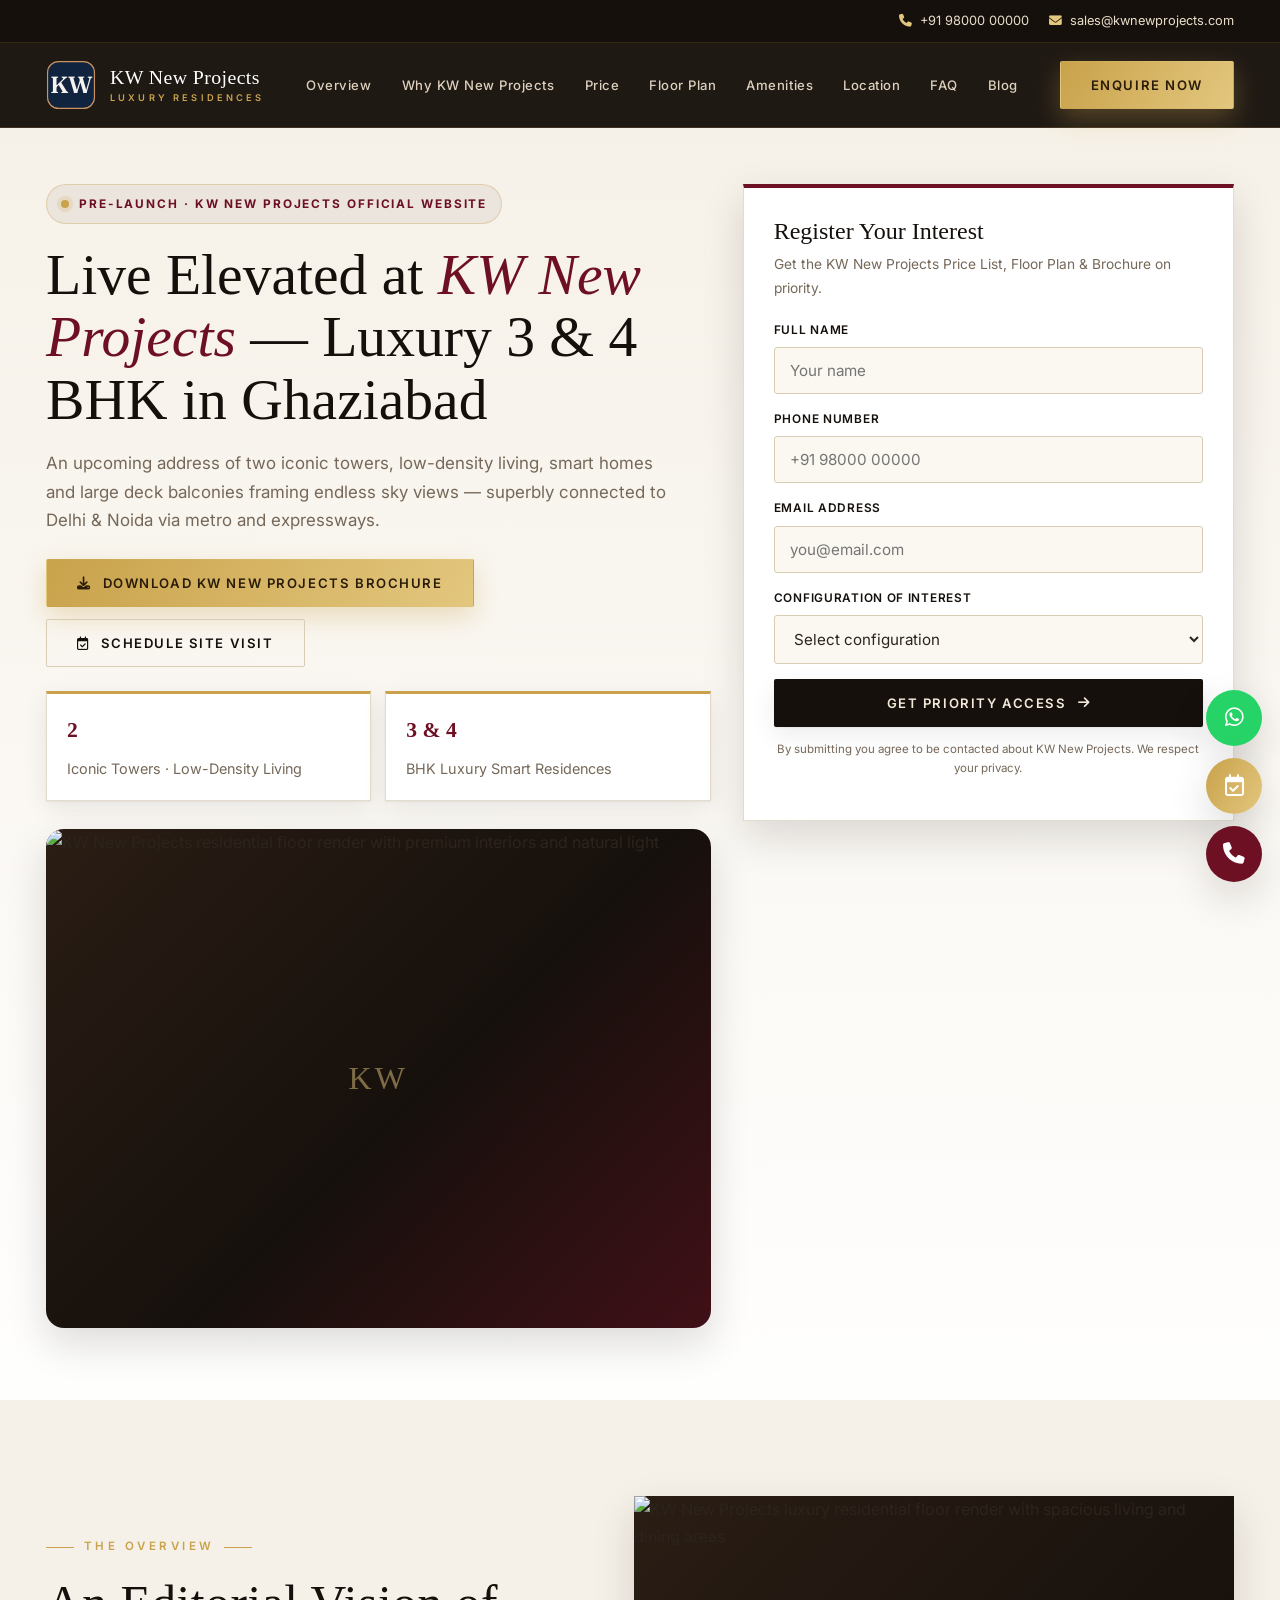
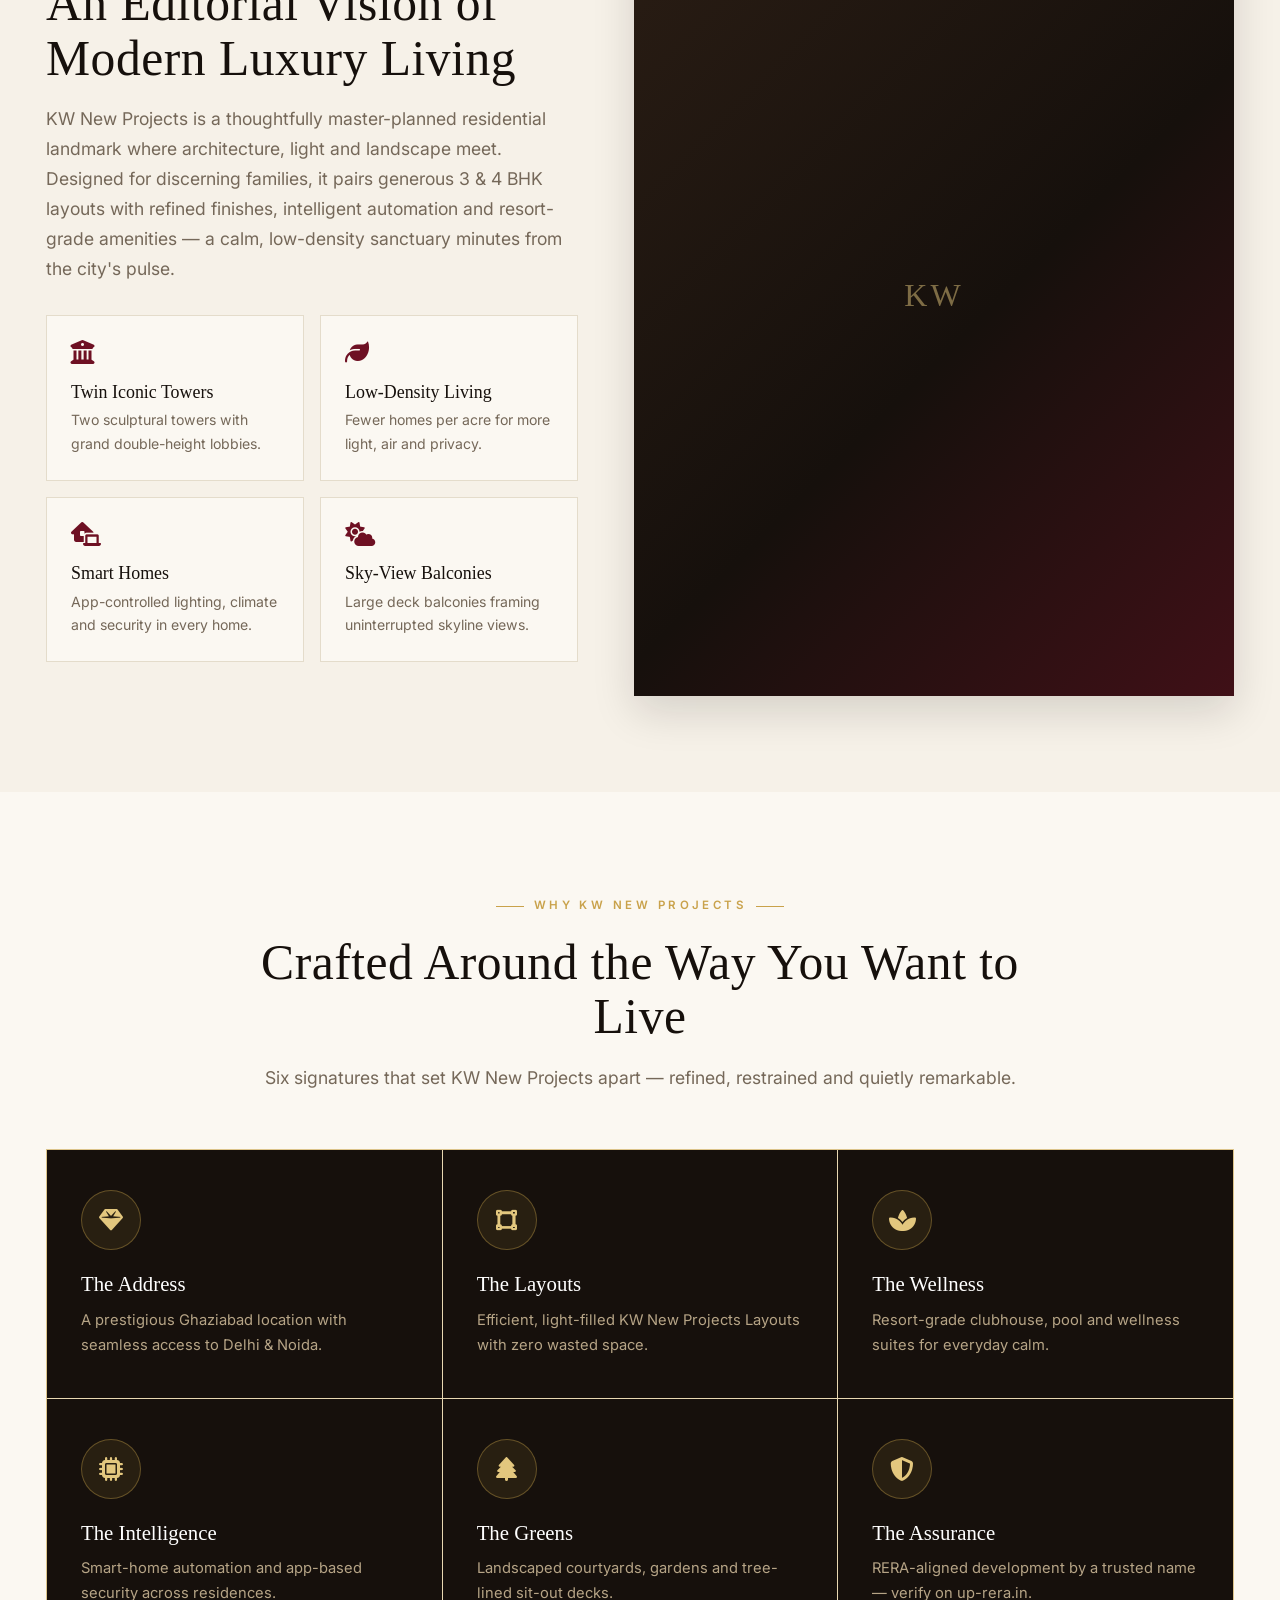
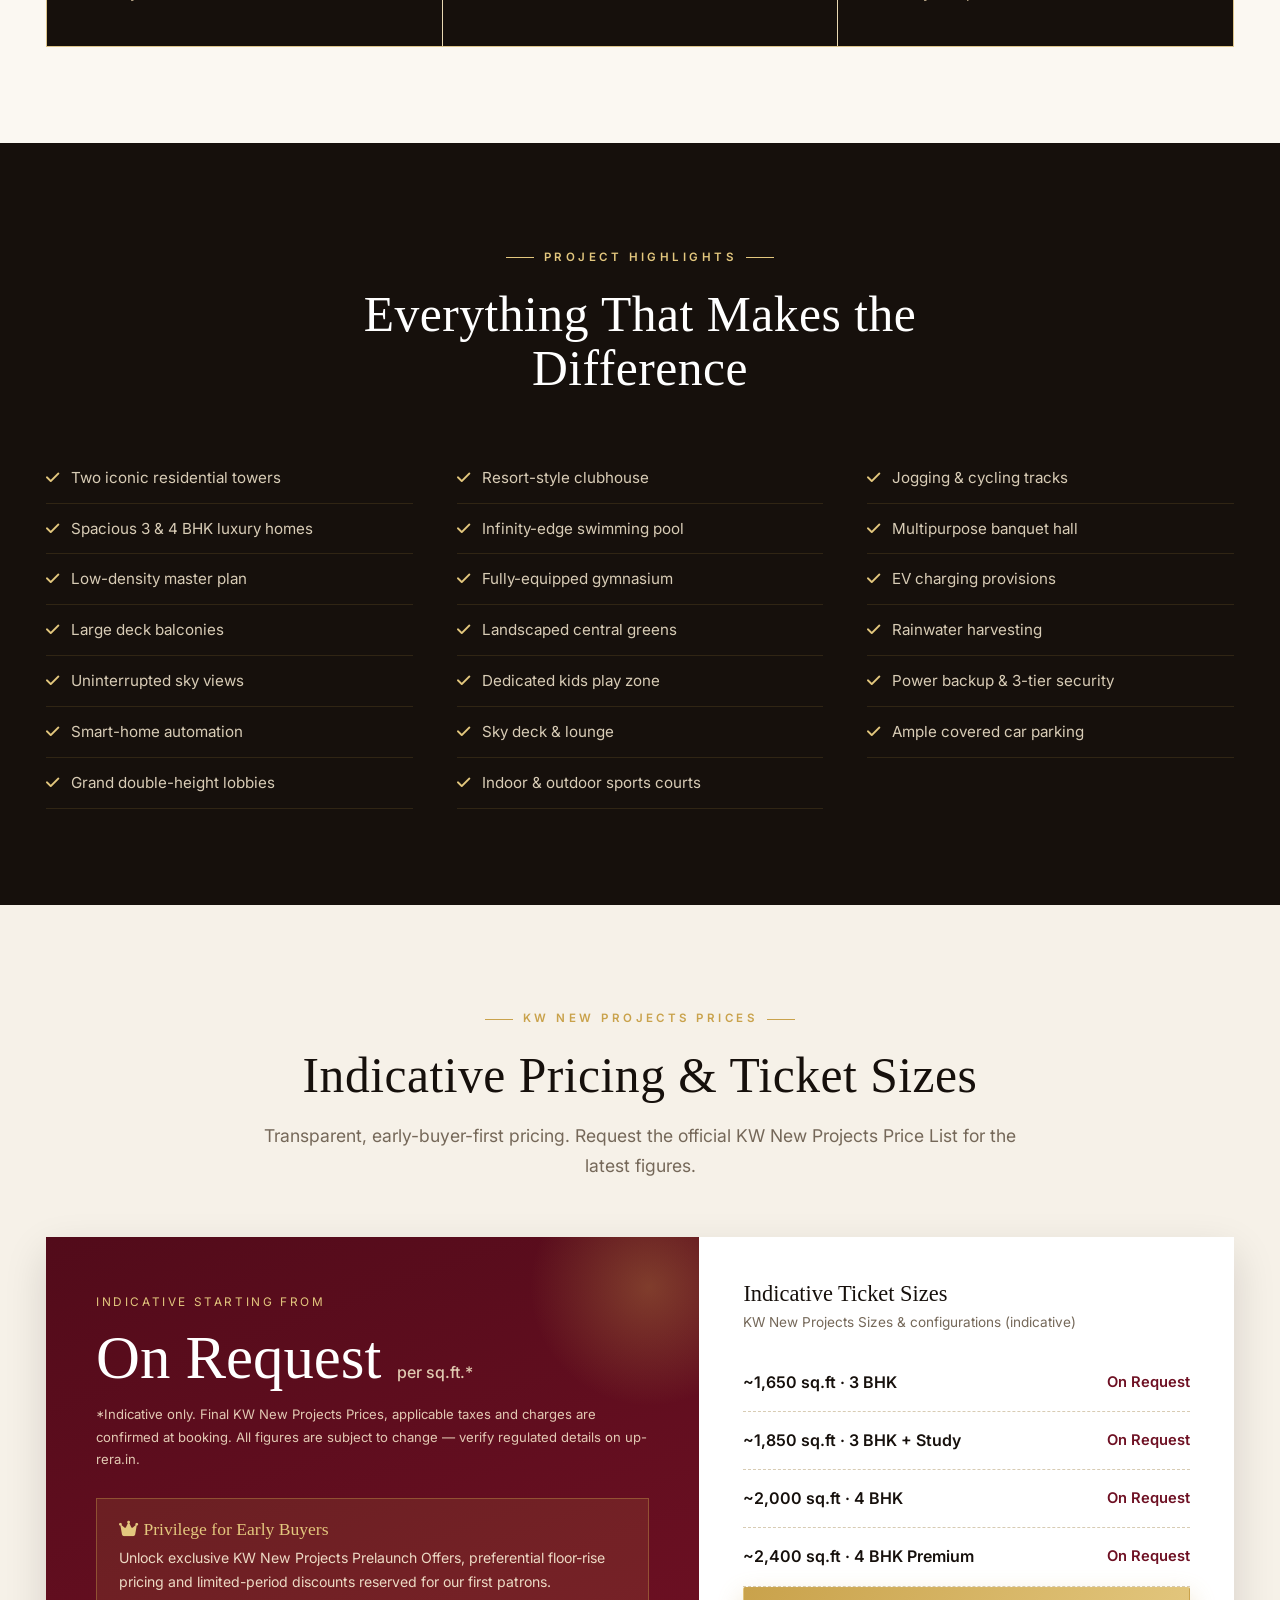
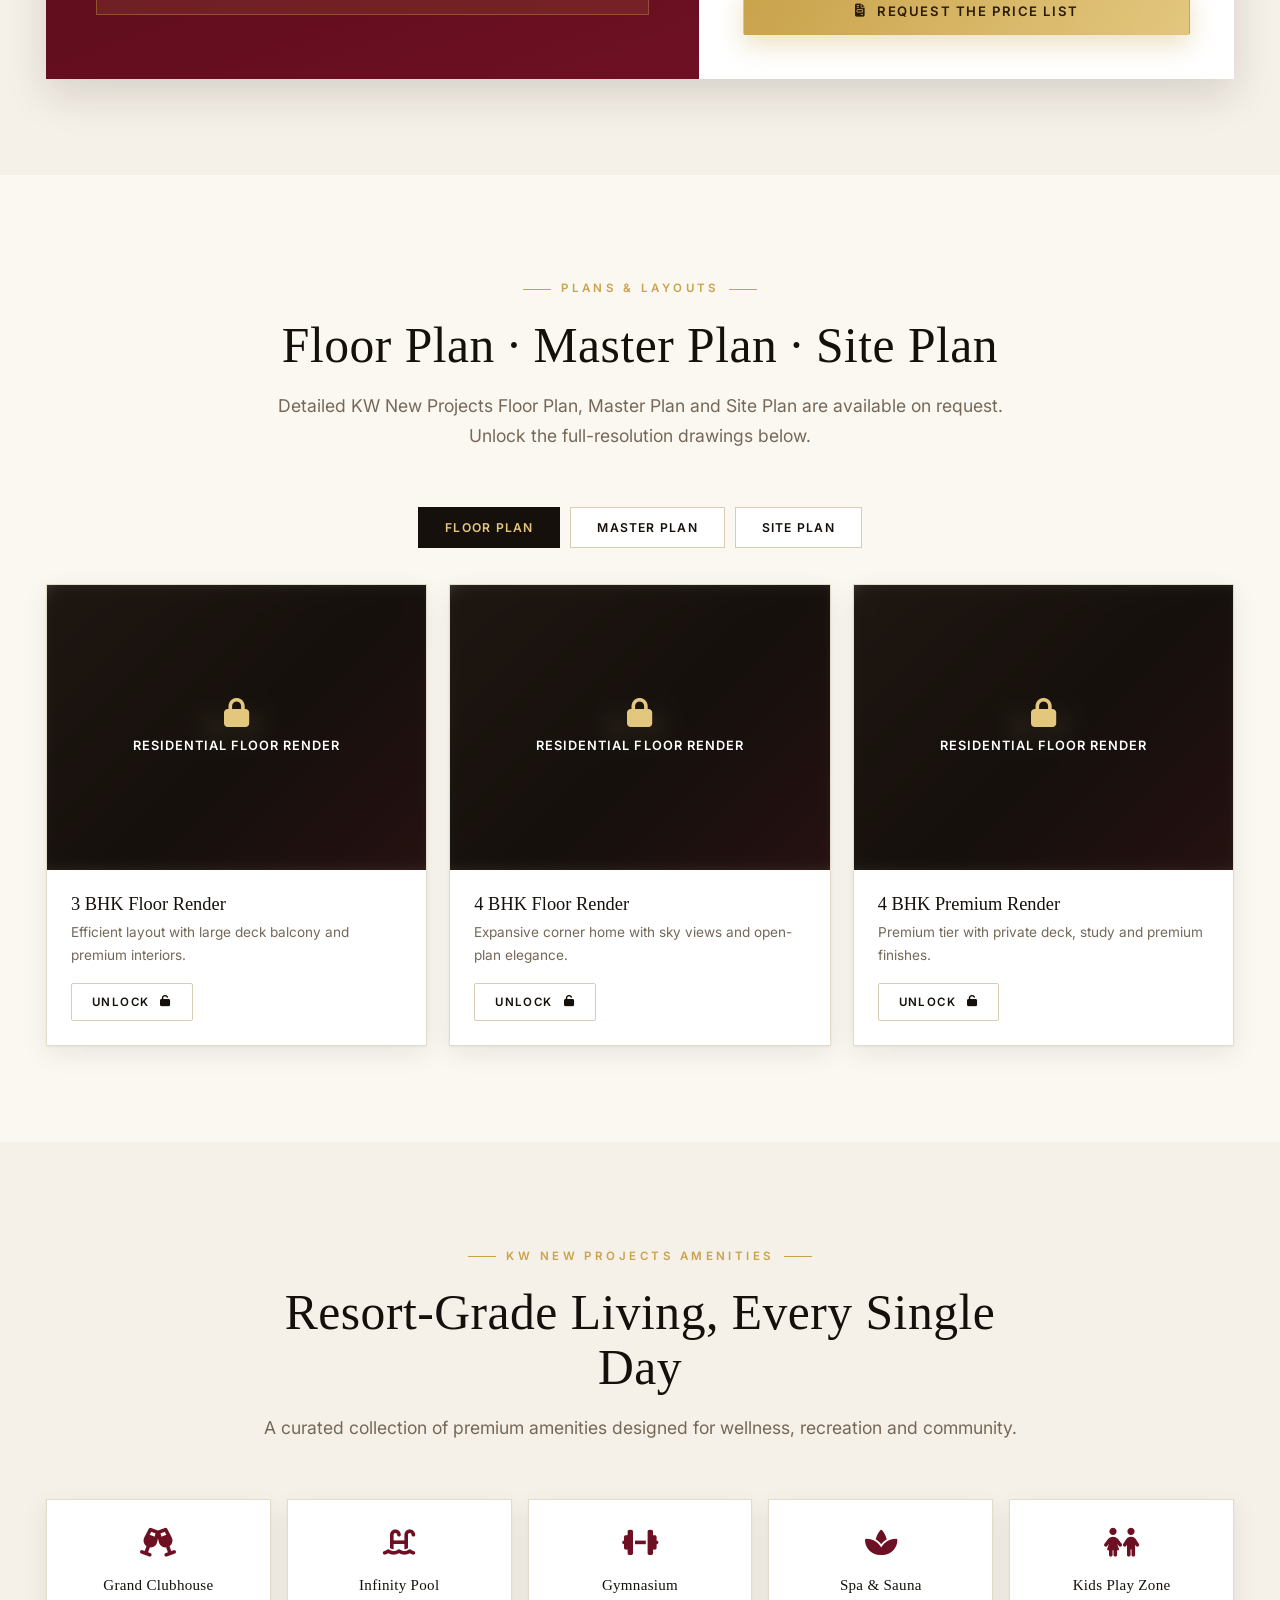
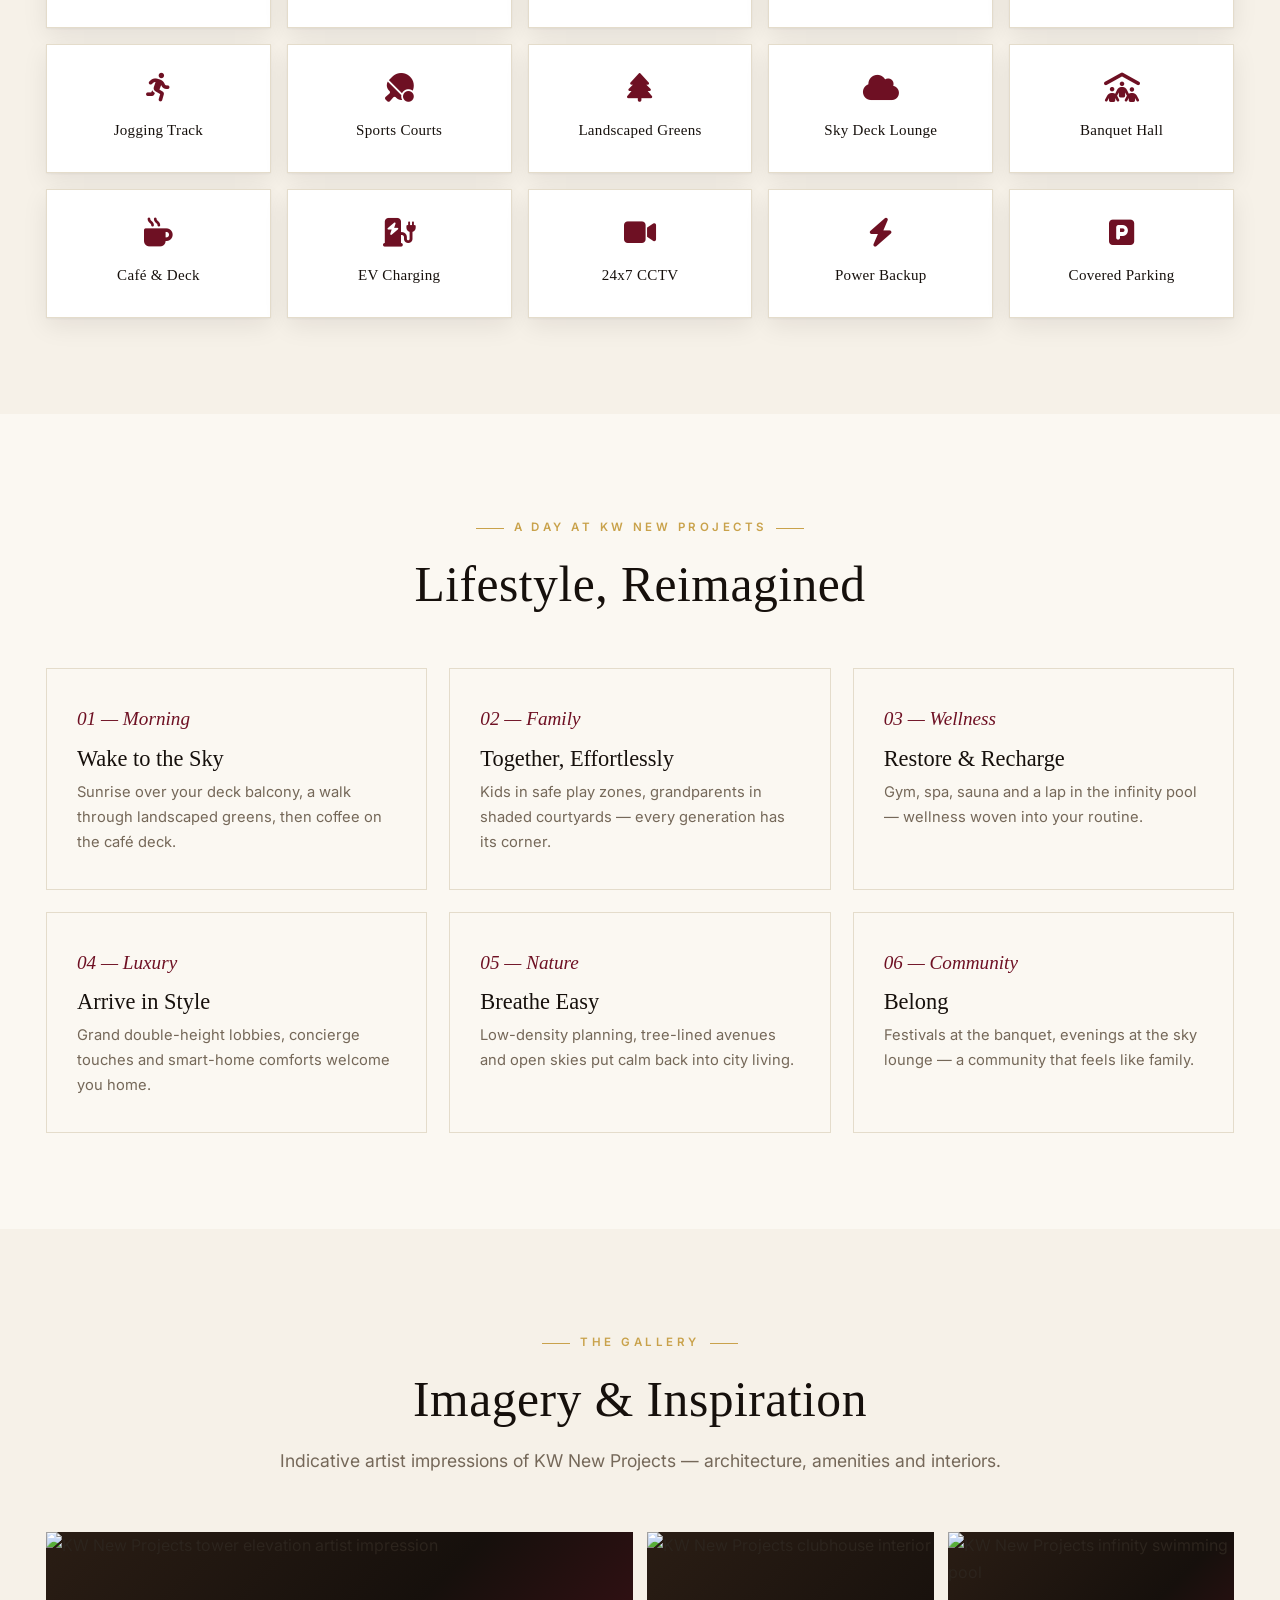
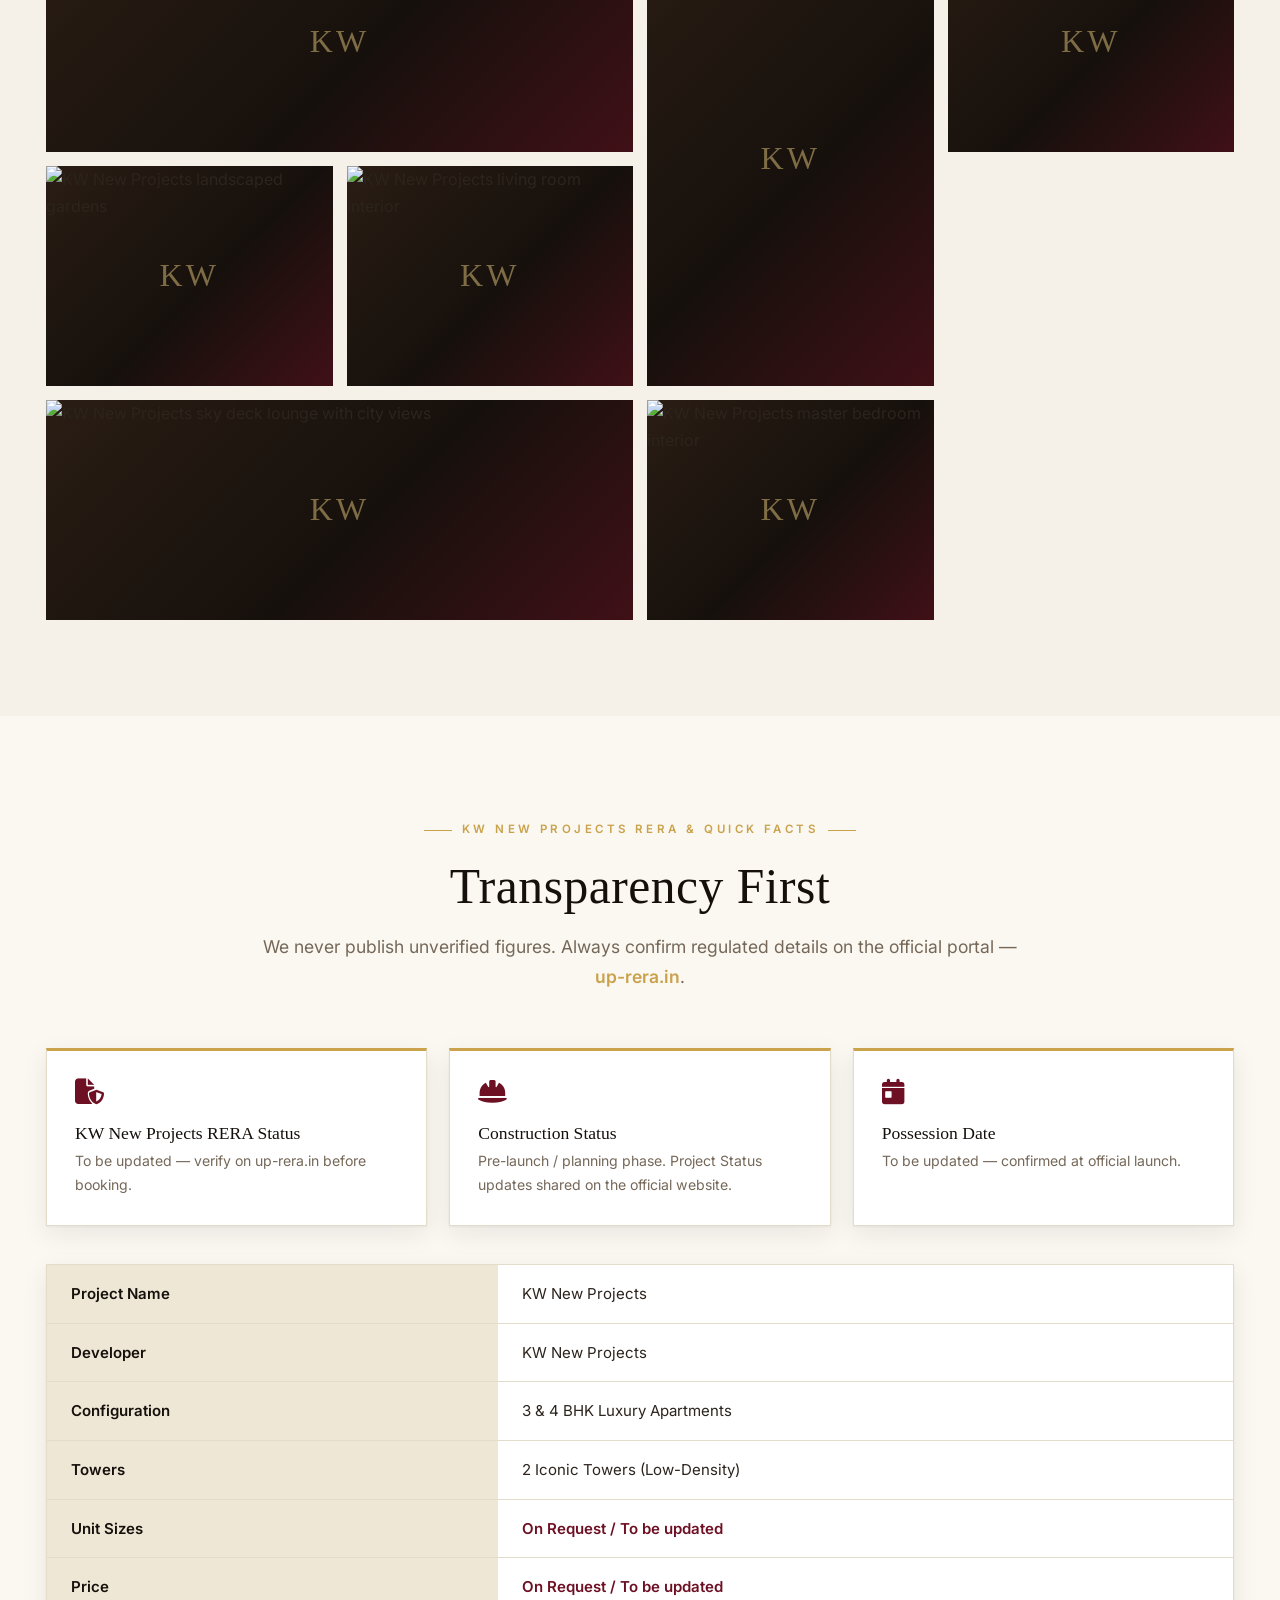
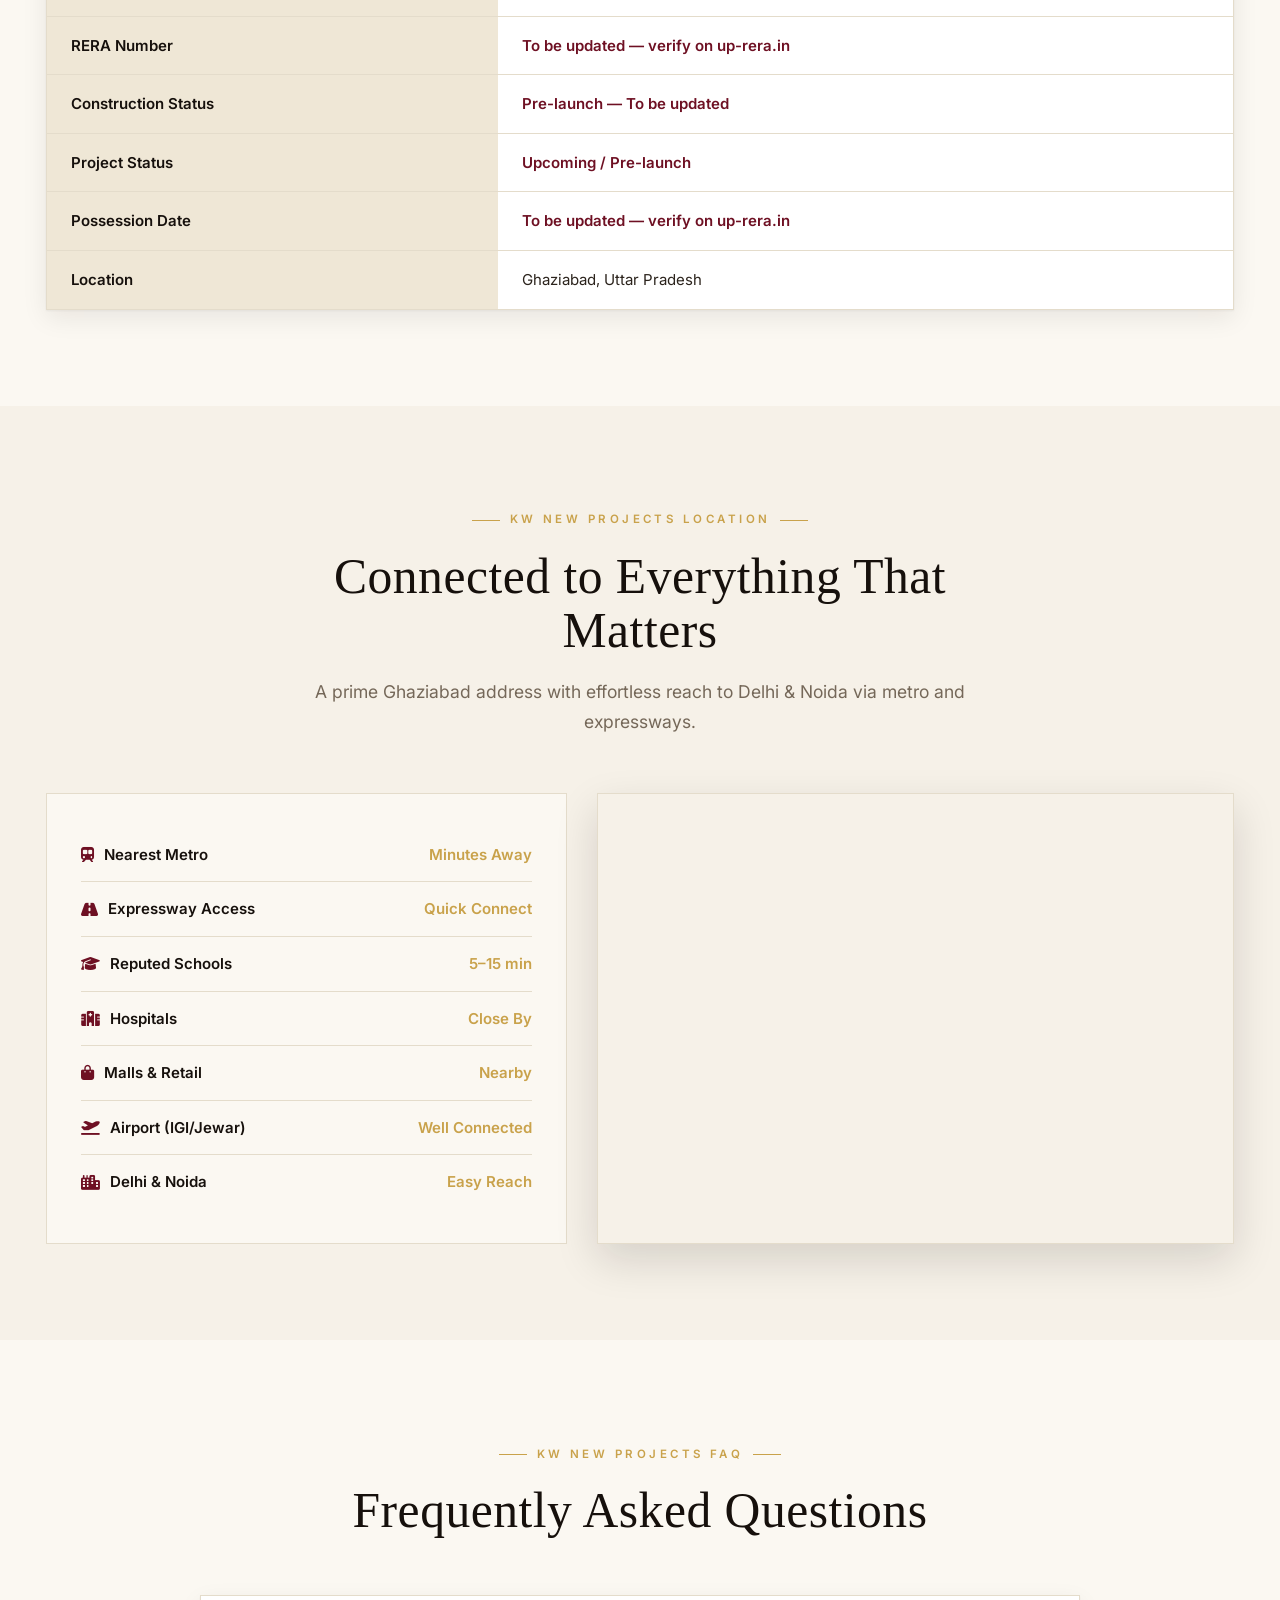
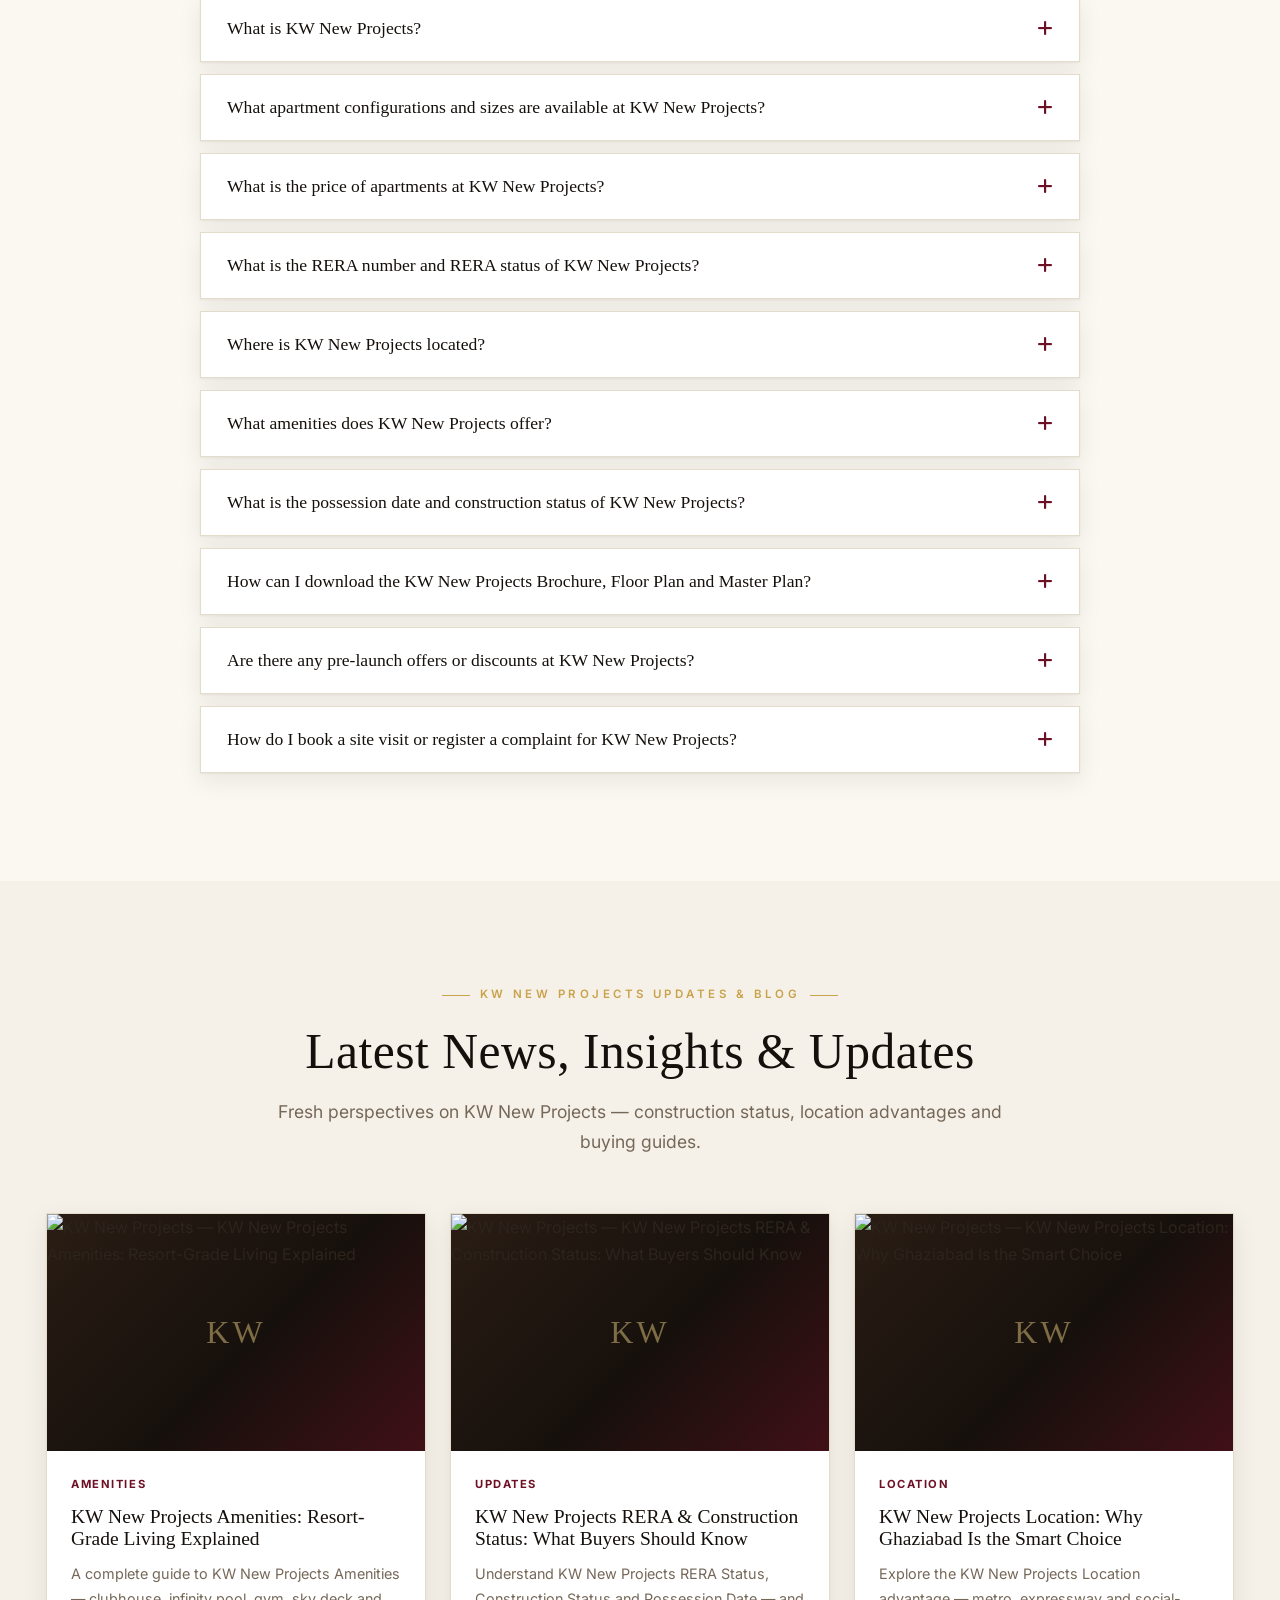
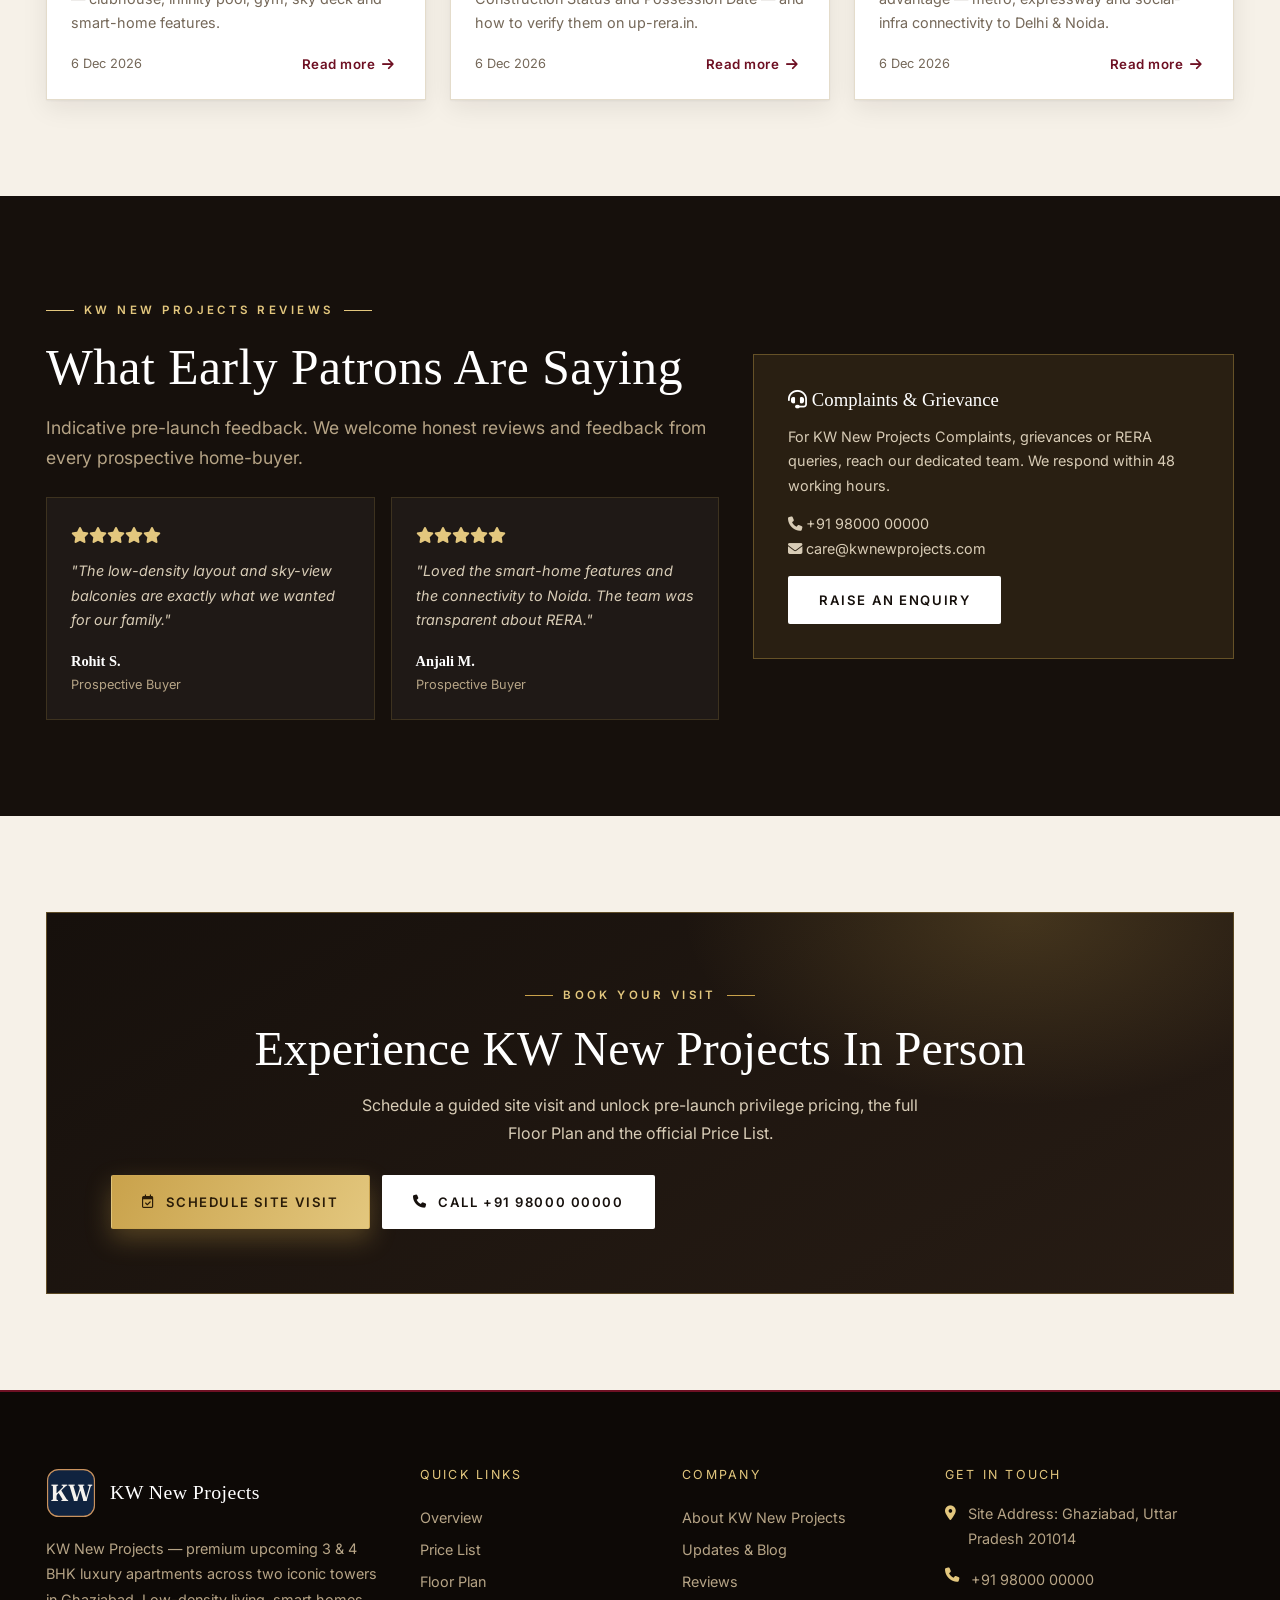
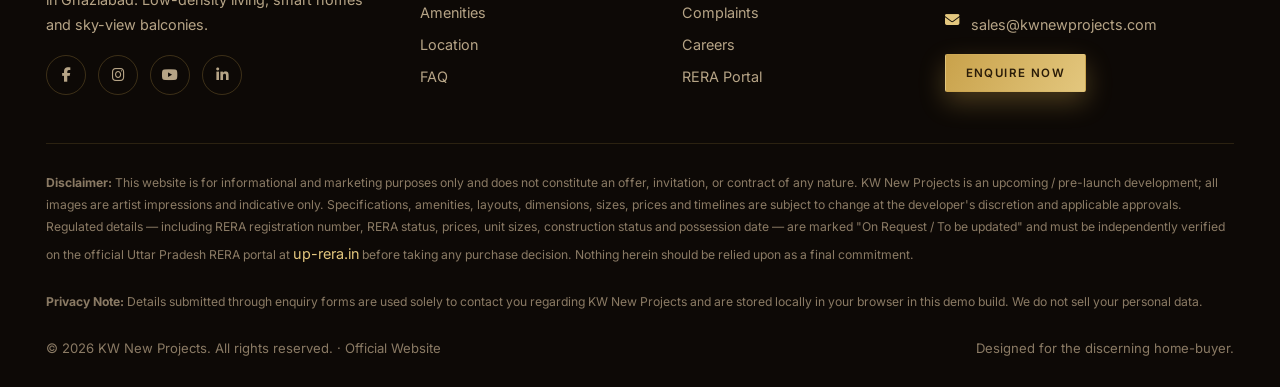
==== index.html @ 7ff16bb3 "Rewrite all 10 FAQs for clarity and accuracy - Natural phrasing (drop awkward "are To be updated") -" ====
<!DOCTYPE html>
<html lang="en">
<head>
<meta charset="UTF-8">
<meta name="viewport" content="width=device-width, initial-scale=1.0">

<!-- ===== Primary SEO ===== -->
<title>KW New Projects | Luxury 3 &amp; 4 BHK Apartments in Ghaziabad — Official Website</title>
<meta name="description" content="KW New Projects Official Website — premium upcoming 3 &amp; 4 BHK luxury apartments across two iconic towers in Ghaziabad. Explore KW New Projects Amenities, Floor Plan, Master Plan, Price List, Location, RERA Status, Possession Date, Offers &amp; Brochure.">
<meta name="keywords" content="KW New Projects, KW New Projects Amenities, KW New Projects Brochure, KW New Projects Career, KW New Projects Complaints, KW New Projects Construction Status, KW New Projects Contact Number, KW New Projects Discounts, KW New Projects Floor Plan, KW New Projects Layout, KW New Projects Layouts, KW New Projects Location, KW New Projects Master Plan, KW New Projects Offers, KW New Projects Official Website, KW New Projects Possession Date, KW New Projects Prelaunch Offers, KW New Projects Price List, KW New Projects Prices, KW New Projects Project Status, KW New Projects RERA, KW New Projects RERA Number, KW New Projects RERA Status, KW New Projects Reviews, KW New Projects Site Plan, KW New Projects Sizes, KW New Projects Updates, KW New Projects Website">
<meta name="author" content="KW New Projects">
<meta name="robots" content="index, follow, max-image-preview:large">
<meta name="theme-color" content="#10233f">
<link rel="canonical" href="https://www.kwnewprojects.com/">

<!-- ===== Open Graph / Twitter ===== -->
<meta property="og:type" content="website">
<meta property="og:site_name" content="KW New Projects">
<meta property="og:title" content="KW New Projects | Luxury 3 &amp; 4 BHK Apartments in Ghaziabad — Official Website">
<meta property="og:description" content="Premium upcoming 3 &amp; 4 BHK luxury residences in Ghaziabad. Discover KW New Projects Amenities, Floor Plan, Price List, Location &amp; RERA Status.">
<meta property="og:url" content="https://www.kwnewprojects.com/">
<meta property="og:image" content="https://www.kwnewprojects.com/images/social-share.jpg">
<meta name="twitter:card" content="summary_large_image">
<meta name="twitter:title" content="KW New Projects — Official Website | Luxury 3 &amp; 4 BHK in Ghaziabad">
<meta name="twitter:description" content="Explore KW New Projects Amenities, Floor Plan, Master Plan, Price List, Location &amp; RERA Status.">
<meta name="twitter:image" content="https://www.kwnewprojects.com/images/social-share.jpg">

<!-- ===== Fonts &amp; Icons ===== -->
<link rel="preconnect" href="https://fonts.googleapis.com">
<link rel="preconnect" href="https://fonts.gstatic.com" crossorigin>
<link href="https://fonts.googleapis.com/css2?family=Fraunces:ital,opsz,wght@0,9..144,400;0,9..144,500;0,9..144,600;1,9..144,500&family=Inter:wght@400;500;600;700&display=swap" rel="stylesheet">
<link rel="stylesheet" href="https://cdnjs.cloudflare.com/ajax/libs/font-awesome/6.5.2/css/all.min.css" referrerpolicy="no-referrer">
<link rel="stylesheet" href="style.css">
<link rel="icon" href="images/favicon.svg" type="image/svg+xml">

<!-- Google Tag Manager -->
<script>(function(w,d,s,l,i){w[l]=w[l]||[];w[l].push({'gtm.start':new Date().getTime(),event:'gtm.js'});var f=d.getElementsByTagName(s)[0],j=d.createElement(s),dl=l!='dataLayer'?'&l='+l:'';j.async=true;j.src='https://www.googletagmanager.com/gtm.js?id='+i+dl;f.parentNode.insertBefore(j,f);})(window,document,'script','dataLayer','GTM-WK42BR2W');</script>
<!-- End Google Tag Manager -->
<!-- Google tag (gtag.js) -->
<script async src="https://www.googletagmanager.com/gtag/js?id=G-MSMHHYP0WB"></script>
<script>
  window.dataLayer = window.dataLayer || [];
  function gtag(){dataLayer.push(arguments);}
  gtag('js', new Date());
  gtag('config', 'G-MSMHHYP0WB');
</script>

<!-- ===== JSON-LD @graph ===== -->
<script type="application/ld+json">
{
  "@context": "https://schema.org",
  "@graph": [
    {
      "@type": "Organization",
      "@id": "https://www.kwnewprojects.com/#organization",
      "name": "KW New Projects",
      "url": "https://www.kwnewprojects.com/",
      "logo": "https://www.kwnewprojects.com/images/logo.png",
      "image": "https://www.kwnewprojects.com/images/social-share.jpg",
      "telephone": "+91-98000-00000",
      "email": "sales@kwnewprojects.com",
      "address": {
        "@type": "PostalAddress",
        "addressLocality": "Ghaziabad",
        "addressRegion": "Uttar Pradesh",
        "postalCode": "201014",
        "addressCountry": "IN"
      },
      "sameAs": [
        "https://www.facebook.com/",
        "https://www.instagram.com/",
        "https://www.youtube.com/",
        "https://www.linkedin.com/"
      ]
    },
    {
      "@type": "WebSite",
      "@id": "https://www.kwnewprojects.com/#website",
      "url": "https://www.kwnewprojects.com/",
      "name": "KW New Projects Official Website",
      "publisher": { "@id": "https://www.kwnewprojects.com/#organization" },
      "inLanguage": "en-IN"
    },
    {
      "@type": "ApartmentComplex",
      "@id": "https://www.kwnewprojects.com/#apartmentcomplex",
      "name": "KW New Projects",
      "description": "KW New Projects is a premium upcoming residential development of 3 & 4 BHK luxury apartments across two iconic towers, offering low-density living, smart homes, large deck balconies and sky views in Ghaziabad.",
      "url": "https://www.kwnewprojects.com/",
      "image": "https://www.kwnewprojects.com/images/hero-tower.jpg",
      "numberOfAccommodationUnits": "2 Towers",
      "petsAllowed": true,
      "tourBookingPage": "https://www.kwnewprojects.com/#contact",
      "address": {
        "@type": "PostalAddress",
        "addressLocality": "Ghaziabad",
        "addressRegion": "Uttar Pradesh",
        "addressCountry": "IN"
      },
      "amenityFeature": [
        { "@type": "LocationFeatureSpecification", "name": "Grand Clubhouse", "value": true },
        { "@type": "LocationFeatureSpecification", "name": "Infinity Swimming Pool", "value": true },
        { "@type": "LocationFeatureSpecification", "name": "Fully-Equipped Gymnasium", "value": true },
        { "@type": "LocationFeatureSpecification", "name": "Landscaped Gardens", "value": true },
        { "@type": "LocationFeatureSpecification", "name": "Sky Deck & Lounge", "value": true },
        { "@type": "LocationFeatureSpecification", "name": "Kids Play Zone", "value": true },
        { "@type": "LocationFeatureSpecification", "name": "24x7 Security & CCTV", "value": true },
        { "@type": "LocationFeatureSpecification", "name": "Smart Home Automation", "value": true }
      ]
    },
    {
      "@type": "Residence",
      "@id": "https://www.kwnewprojects.com/#residence",
      "name": "KW New Projects 3 & 4 BHK Luxury Residences",
      "description": "Spacious 3 & 4 BHK luxury apartments with large deck balconies, sky views and smart-home features at KW New Projects, Ghaziabad.",
      "address": {
        "@type": "PostalAddress",
        "addressLocality": "Ghaziabad",
        "addressRegion": "Uttar Pradesh",
        "addressCountry": "IN"
      }
    },
    {
      "@type": "BreadcrumbList",
      "@id": "https://www.kwnewprojects.com/#breadcrumb",
      "itemListElement": [
        { "@type": "ListItem", "position": 1, "name": "Home", "item": "https://www.kwnewprojects.com/" },
        { "@type": "ListItem", "position": 2, "name": "Overview", "item": "https://www.kwnewprojects.com/#overview" },
        { "@type": "ListItem", "position": 3, "name": "Floor Plan", "item": "https://www.kwnewprojects.com/#plans" },
        { "@type": "ListItem", "position": 4, "name": "Amenities", "item": "https://www.kwnewprojects.com/#amenities" },
        { "@type": "ListItem", "position": 5, "name": "Contact", "item": "https://www.kwnewprojects.com/#contact" }
      ]
    },
    {
      "@type": "FAQPage",
      "@id": "https://www.kwnewprojects.com/#faq",
      "mainEntity": [
        { "@type": "Question", "name": "What is KW New Projects?", "acceptedAnswer": { "@type": "Answer", "text": "KW New Projects is a premium, upcoming residential development offering spacious 3 & 4 BHK luxury apartments across two iconic towers in Ghaziabad. It is designed around low-density living, smart-home automation, large deck balconies and uninterrupted sky views." } },
        { "@type": "Question", "name": "What apartment configurations and sizes are available at KW New Projects?", "acceptedAnswer": { "@type": "Answer", "text": "KW New Projects offers 3 BHK and 4 BHK luxury apartments, including premium variants with a study and larger decks. Exact KW New Projects Sizes and carpet areas are available on request and will be published on the official website at launch." } },
        { "@type": "Question", "name": "What is the price of apartments at KW New Projects?", "acceptedAnswer": { "@type": "Answer", "text": "KW New Projects Prices are indicative and shared on request, with special pre-launch pricing reserved for early buyers. For the latest figures, request the official KW New Projects Price List through the enquiry form." } },
        { "@type": "Question", "name": "What is the RERA number and RERA status of KW New Projects?", "acceptedAnswer": { "@type": "Answer", "text": "As an upcoming project, the KW New Projects RERA Number and RERA Status are yet to be published and will be updated once available. Please verify all RERA details on the official Uttar Pradesh RERA portal at up-rera.in before booking." } },
        { "@type": "Question", "name": "Where is KW New Projects located?", "acceptedAnswer": { "@type": "Answer", "text": "KW New Projects is located in Ghaziabad, Uttar Pradesh, with excellent connectivity to Delhi and Noida via metro and expressways. Schools, hospitals, malls and workplaces are all within easy reach." } },
        { "@type": "Question", "name": "What amenities does KW New Projects offer?", "acceptedAnswer": { "@type": "Answer", "text": "KW New Projects Amenities include a grand clubhouse, an infinity-edge swimming pool, a fully-equipped gymnasium, spa, landscaped gardens, a sky deck lounge, kids play zones, sports courts, smart-home automation and 24x7 security with CCTV." } },
        { "@type": "Question", "name": "What is the possession date and construction status of KW New Projects?", "acceptedAnswer": { "@type": "Answer", "text": "KW New Projects is in its pre-launch stage, so the Possession Date and Construction Status are yet to be confirmed. Official Project Status and Construction Status updates will be shared on the website and can be verified on up-rera.in." } },
        { "@type": "Question", "name": "How can I download the KW New Projects Brochure, Floor Plan and Master Plan?", "acceptedAnswer": { "@type": "Answer", "text": "You can request the KW New Projects Brochure, Floor Plan, Master Plan and Site Plan instantly by submitting your name, phone and email through the enquiry form on this official website." } },
        { "@type": "Question", "name": "Are there any pre-launch offers or discounts at KW New Projects?", "acceptedAnswer": { "@type": "Answer", "text": "Yes. Limited-period KW New Projects Prelaunch Offers and Discounts, including preferential floor-rise pricing, are available to early buyers. Contact our team to know the current KW New Projects Offers." } },
        { "@type": "Question", "name": "How do I book a site visit or register a complaint for KW New Projects?", "acceptedAnswer": { "@type": "Answer", "text": "To book a site visit, use the Schedule Site Visit option or call our team on the official contact number. For KW New Projects Complaints or grievances, reach our helpline or email and we will respond within 48 working hours." } }
      ]
    }
  ]
}
</script>
</head>

<body>
<a class="skip-link" href="#top">Skip to content</a>
<!-- GTM noscript -->
<noscript><iframe src="https://www.googletagmanager.com/ns.html?id=GTM-WK42BR2W" height="0" width="0" style="display:none;visibility:hidden" title="Google Tag Manager"></iframe></noscript>

<!-- ===================== TICKER ===================== -->
<div class="ticker">
  <div class="container">
    <div class="ticker__marquee" aria-hidden="true">
      <div class="ticker__track">
        <span><i class="fa-solid fa-bullhorn"></i>Pre-Launch Now Live — KW New Projects 3 &amp; 4 BHK Luxury Apartments</span>
        <span><i class="fa-solid fa-tag"></i>Exclusive KW New Projects Prelaunch Offers for early buyers</span>
        <span><i class="fa-solid fa-medal"></i>Two iconic towers · Low-density living · Smart homes</span>
        <span><i class="fa-solid fa-location-dot"></i>Prime location in Ghaziabad — connected to Delhi &amp; Noida</span>
      </div>
    </div>
    <div class="ticker__contact">
      <a href="tel:+919800000000"><i class="fa-solid fa-phone"></i><span class="hide-sm">+91 98000 00000</span></a>
      <a href="mailto:sales@kwnewprojects.com"><i class="fa-solid fa-envelope"></i><span class="hide-sm">sales@kwnewprojects.com</span></a>
    </div>
  </div>
</div>

<!-- ===================== NAV ===================== -->
<header class="nav" id="nav">
  <div class="container nav__inner">
    <a class="brand" href="#top" aria-label="KW New Projects home">
      <svg class="brand__mono" viewBox="0 0 64 64" role="img" aria-label="KW monogram">
        <rect x="2" y="2" width="60" height="60" rx="14" fill="#10233f"/>
        <rect x="2" y="2" width="60" height="60" rx="14" fill="none" stroke="#c9925e" stroke-width="1.5"/>
        <text x="32" y="42" text-anchor="middle" font-family="Fraunces, serif" font-size="30" font-weight="600" fill="#f6f3ee">KW</text>
      </svg>
      <span class="brand__name">KW New Projects<small>Luxury Residences</small></span>
    </a>
    <nav class="nav__links" aria-label="Primary">
      <a href="#overview">Overview</a>
      <a href="#why">Why KW New Projects</a>
      <a href="#pricing">Price</a>
      <a href="#plans">Floor Plan</a>
      <a href="#amenities">Amenities</a>
      <a href="#location">Location</a>
      <a href="#faq">FAQ</a>
      <a href="#blog">Blog</a>
    </nav>
    <div class="nav__cta">
      <button class="btn btn--copper" data-modal-open="leadModal">Enquire Now</button>
      <button class="nav__toggle" id="navToggle" aria-label="Open menu" aria-expanded="false"><i class="fa-solid fa-bars"></i></button>
    </div>
  </div>
</header>

<!-- Mobile drawer -->
<div class="drawer" id="drawer">
  <div class="drawer__scrim" data-drawer-close></div>
  <div class="drawer__panel" role="dialog" aria-label="Menu">
    <div class="drawer__head">
      <span class="brand__name">KW New Projects</span>
      <button class="drawer__close" data-drawer-close aria-label="Close menu"><i class="fa-solid fa-xmark"></i></button>
    </div>
    <nav class="drawer__links" aria-label="Mobile">
      <a href="#overview" data-drawer-close>Overview</a>
      <a href="#why" data-drawer-close>Why KW New Projects</a>
      <a href="#pricing" data-drawer-close>Price</a>
      <a href="#plans" data-drawer-close>Floor Plan</a>
      <a href="#amenities" data-drawer-close>Amenities</a>
      <a href="#location" data-drawer-close>Location</a>
      <a href="#faq" data-drawer-close>FAQ</a>
      <a href="#blog" data-drawer-close>Blog</a>
    </nav>
    <button class="btn btn--copper btn--block" data-modal-open="leadModal" data-drawer-close>Enquire Now</button>
  </div>
</div>

<main id="top">

<!-- ===================== HERO ===================== -->
<section class="hero" id="home">
  <div class="container hero__grid">
    <div>
      <span class="hero__badge"><span class="dot"></span>Pre-Launch · KW New Projects Official Website</span>
      <h1>Live Elevated at <em>KW New Projects</em> — Luxury 3 &amp; 4 BHK in Ghaziabad</h1>
      <p class="hero__sub">An upcoming address of two iconic towers, low-density living, smart homes and large deck balconies framing endless sky views — superbly connected to Delhi &amp; Noida via metro and expressways.</p>
      <div class="hero__ctas">
        <button class="btn btn--copper" data-modal-open="brochureModal"><i class="fa-solid fa-download"></i> Download KW New Projects Brochure</button>
        <button class="btn btn--ghost" data-modal-open="visitModal"><i class="fa-regular fa-calendar-check"></i> Schedule Site Visit</button>
      </div>
      <div class="hero__stats">
        <div class="stat"><b>2</b><span>Iconic Towers · Low-Density Living</span></div>
        <div class="stat"><b>3 &amp; 4</b><span>BHK Luxury Smart Residences</span></div>
      </div>
      <div class="hero__media">
        <img src="https://images.unsplash.com/photo-1502672260266-1c1ef2d93688?auto=format&fit=crop&w=1200&q=80" alt="KW New Projects residential floor render with premium interiors and natural light" width="800" height="600" loading="eager" onerror="this.classList.add('img-fallback')">
      </div>
    </div>

    <!-- Sticky lead form -->
    <aside>
      <form class="lead-card" id="heroLeadForm" data-source="Hero Form" novalidate>
        <h3>Register Your Interest</h3>
        <p class="small">Get the KW New Projects Price List, Floor Plan &amp; Brochure on priority.</p>
        <div class="field">
          <label for="hl-name">Full Name</label>
          <input id="hl-name" name="name" type="text" placeholder="Your name" required autocomplete="name">
        </div>
        <div class="field">
          <label for="hl-phone">Phone Number</label>
          <input id="hl-phone" name="phone" type="tel" placeholder="+91 98000 00000" required autocomplete="tel" pattern="[0-9+\-\s]{7,15}">
        </div>
        <div class="field">
          <label for="hl-email">Email Address</label>
          <input id="hl-email" name="email" type="email" placeholder="you@email.com" required autocomplete="email">
        </div>
        <div class="field">
          <label for="hl-config">Configuration of Interest</label>
          <select id="hl-config" name="config" required>
            <option value="">Select configuration</option>
            <option value="3 BHK">3 BHK</option>
            <option value="4 BHK">4 BHK</option>
            <option value="3 &amp; 4 BHK">3 &amp; 4 BHK</option>
          </select>
        </div>
        <button type="submit" class="btn btn--primary btn--block">Get Priority Access <i class="fa-solid fa-arrow-right"></i></button>
        <p class="form-note">By submitting you agree to be contacted about KW New Projects. We respect your privacy.</p>
      </form>
    </aside>
  </div>
</section>

<!-- ===================== OVERVIEW ===================== -->
<section class="section" id="overview">
  <div class="container overview__grid">
    <div>
      <span class="eyebrow">The Overview</span>
      <h2 class="display">An Editorial Vision of Modern Luxury Living</h2>
      <p class="lede">KW New Projects is a thoughtfully master-planned residential landmark where architecture, light and landscape meet. Designed for discerning families, it pairs generous 3 &amp; 4 BHK layouts with refined finishes, intelligent automation and resort-grade amenities — a calm, low-density sanctuary minutes from the city's pulse.</p>
      <div class="usp-grid">
        <div class="usp reveal"><i class="fa-solid fa-building-columns"></i><h4>Twin Iconic Towers</h4><p>Two sculptural towers with grand double-height lobbies.</p></div>
        <div class="usp reveal"><i class="fa-solid fa-leaf"></i><h4>Low-Density Living</h4><p>Fewer homes per acre for more light, air and privacy.</p></div>
        <div class="usp reveal"><i class="fa-solid fa-house-laptop"></i><h4>Smart Homes</h4><p>App-controlled lighting, climate and security in every home.</p></div>
        <div class="usp reveal"><i class="fa-solid fa-cloud-sun"></i><h4>Sky-View Balconies</h4><p>Large deck balconies framing uninterrupted skyline views.</p></div>
      </div>
    </div>
    <div class="overview__media reveal">
      <img src="https://images.unsplash.com/photo-1484154218962-a197022b5858?auto=format&fit=crop&w=1200&q=80" alt="KW New Projects luxury residential floor render with spacious living and dining areas" width="600" height="800" loading="lazy" onerror="this.classList.add('img-fallback')">
    </div>
  </div>
</section>

<!-- ===================== WHY (feature tiles) ===================== -->
<section class="section section--tint" id="why">
  <div class="container">
    <div class="section-head center">
      <span class="eyebrow">Why KW New Projects</span>
      <h2 class="display">Crafted Around the Way You Want to Live</h2>
      <p class="lede">Six signatures that set KW New Projects apart — refined, restrained and quietly remarkable.</p>
    </div>
    <div class="tiles">
      <article class="tile reveal"><div class="tile__icon"><i class="fa-solid fa-gem"></i></div><h3>The Address</h3><p>A prestigious Ghaziabad location with seamless access to Delhi &amp; Noida.</p></article>
      <article class="tile reveal"><div class="tile__icon"><i class="fa-solid fa-vector-square"></i></div><h3>The Layouts</h3><p>Efficient, light-filled KW New Projects Layouts with zero wasted space.</p></article>
      <article class="tile reveal"><div class="tile__icon"><i class="fa-solid fa-spa"></i></div><h3>The Wellness</h3><p>Resort-grade clubhouse, pool and wellness suites for everyday calm.</p></article>
      <article class="tile reveal"><div class="tile__icon"><i class="fa-solid fa-microchip"></i></div><h3>The Intelligence</h3><p>Smart-home automation and app-based security across residences.</p></article>
      <article class="tile reveal"><div class="tile__icon"><i class="fa-solid fa-tree"></i></div><h3>The Greens</h3><p>Landscaped courtyards, gardens and tree-lined sit-out decks.</p></article>
      <article class="tile reveal"><div class="tile__icon"><i class="fa-solid fa-shield-halved"></i></div><h3>The Assurance</h3><p>RERA-aligned development by a trusted name — verify on up-rera.in.</p></article>
    </div>
  </div>
</section>

<!-- ===================== HIGHLIGHTS ===================== -->
<section class="section section--ink" id="highlights">
  <div class="container">
    <div class="section-head">
      <span class="eyebrow">Project Highlights</span>
      <h2 class="display">Everything That Makes the Difference</h2>
    </div>
    <ul class="checklist">
      <li><i class="fa-solid fa-check"></i>Two iconic residential towers</li>
      <li><i class="fa-solid fa-check"></i>Spacious 3 &amp; 4 BHK luxury homes</li>
      <li><i class="fa-solid fa-check"></i>Low-density master plan</li>
      <li><i class="fa-solid fa-check"></i>Large deck balconies</li>
      <li><i class="fa-solid fa-check"></i>Uninterrupted sky views</li>
      <li><i class="fa-solid fa-check"></i>Smart-home automation</li>
      <li><i class="fa-solid fa-check"></i>Grand double-height lobbies</li>
      <li><i class="fa-solid fa-check"></i>Resort-style clubhouse</li>
      <li><i class="fa-solid fa-check"></i>Infinity-edge swimming pool</li>
      <li><i class="fa-solid fa-check"></i>Fully-equipped gymnasium</li>
      <li><i class="fa-solid fa-check"></i>Landscaped central greens</li>
      <li><i class="fa-solid fa-check"></i>Dedicated kids play zone</li>
      <li><i class="fa-solid fa-check"></i>Sky deck &amp; lounge</li>
      <li><i class="fa-solid fa-check"></i>Indoor &amp; outdoor sports courts</li>
      <li><i class="fa-solid fa-check"></i>Jogging &amp; cycling tracks</li>
      <li><i class="fa-solid fa-check"></i>Multipurpose banquet hall</li>
      <li><i class="fa-solid fa-check"></i>EV charging provisions</li>
      <li><i class="fa-solid fa-check"></i>Rainwater harvesting</li>
      <li><i class="fa-solid fa-check"></i>Power backup &amp; 3-tier security</li>
      <li><i class="fa-solid fa-check"></i>Ample covered car parking</li>
    </ul>
  </div>
</section>

<!-- ===================== PRICING ===================== -->
<section class="section" id="pricing">
  <div class="container">
    <div class="section-head center">
      <span class="eyebrow">KW New Projects Prices</span>
      <h2 class="display">Indicative Pricing &amp; Ticket Sizes</h2>
      <p class="lede">Transparent, early-buyer-first pricing. Request the official KW New Projects Price List for the latest figures.</p>
    </div>
    <div class="pricing">
      <div class="price-panel reveal">
        <span class="label">Indicative Starting From</span>
        <div class="big">On Request <span>per sq.ft.*</span></div>
        <p class="ast">*Indicative only. Final KW New Projects Prices, applicable taxes and charges are confirmed at booking. All figures are subject to change — verify regulated details on up-rera.in.</p>
        <div class="privilege">
          <h4><i class="fa-solid fa-crown"></i> Privilege for Early Buyers</h4>
          <p>Unlock exclusive KW New Projects Prelaunch Offers, preferential floor-rise pricing and limited-period discounts reserved for our first patrons.</p>
        </div>
      </div>
      <div class="tickets reveal">
        <h3>Indicative Ticket Sizes</h3>
        <p class="small">KW New Projects Sizes &amp; configurations (indicative)</p>
        <div class="ticket"><b>~1,650 sq.ft · 3 BHK</b><span>On Request</span></div>
        <div class="ticket"><b>~1,850 sq.ft · 3 BHK + Study</b><span>On Request</span></div>
        <div class="ticket"><b>~2,000 sq.ft · 4 BHK</b><span>On Request</span></div>
        <div class="ticket"><b>~2,400 sq.ft · 4 BHK Premium</b><span>On Request</span></div>
        <button class="btn btn--copper btn--block" data-modal-open="priceModal"><i class="fa-solid fa-file-invoice"></i> Request the Price List</button>
      </div>
    </div>
  </div>
</section>

<!-- ===================== PLANS ===================== -->
<section class="section section--tint" id="plans">
  <div class="container">
    <div class="section-head center">
      <span class="eyebrow">Plans &amp; Layouts</span>
      <h2 class="display">Floor Plan · Master Plan · Site Plan</h2>
      <p class="lede">Detailed KW New Projects Floor Plan, Master Plan and Site Plan are available on request. Unlock the full-resolution drawings below.</p>
    </div>
    <div class="tabs" role="tablist" aria-label="Plans">
      <button class="tab is-active" role="tab" aria-selected="true" data-tab="floor">Floor Plan</button>
      <button class="tab" role="tab" aria-selected="false" data-tab="master">Master Plan</button>
      <button class="tab" role="tab" aria-selected="false" data-tab="site">Site Plan</button>
    </div>

    <div class="plan-panel is-active" data-panel="floor">
      <div class="plan-grid">
        <article class="plan-card"><div class="plan-card__media"><img src="https://images.unsplash.com/photo-1505693416388-ac5ce068fe85?auto=format&fit=crop&w=1200&q=80" alt="KW New Projects 3 BHK residential floor render" loading="lazy" onerror="this.classList.add('img-fallback')"><div class="plan-card__lock"><div><i class="fa-solid fa-lock"></i><span>Residential Floor Render</span></div></div></div><div class="plan-card__body"><h4>3 BHK Floor Render</h4><p>Efficient layout with large deck balcony and premium interiors.</p><button class="btn btn--ghost btn--sm" data-modal-open="brochureModal">Unlock <i class="fa-solid fa-unlock"></i></button></div></article>
        <article class="plan-card"><div class="plan-card__media"><img src="https://images.unsplash.com/photo-1494526585095-c41746248156?auto=format&fit=crop&w=1200&q=80" alt="KW New Projects 4 BHK residential floor render" loading="lazy" onerror="this.classList.add('img-fallback')"><div class="plan-card__lock"><div><i class="fa-solid fa-lock"></i><span>Residential Floor Render</span></div></div></div><div class="plan-card__body"><h4>4 BHK Floor Render</h4><p>Expansive corner home with sky views and open-plan elegance.</p><button class="btn btn--ghost btn--sm" data-modal-open="brochureModal">Unlock <i class="fa-solid fa-unlock"></i></button></div></article>
        <article class="plan-card"><div class="plan-card__media"><img src="https://images.unsplash.com/photo-1460317442991-0ec209397118?auto=format&fit=crop&w=1200&q=80" alt="KW New Projects premium residential floor render" loading="lazy" onerror="this.classList.add('img-fallback')"><div class="plan-card__lock"><div><i class="fa-solid fa-lock"></i><span>Residential Floor Render</span></div></div></div><div class="plan-card__body"><h4>4 BHK Premium Render</h4><p>Premium tier with private deck, study and premium finishes.</p><button class="btn btn--ghost btn--sm" data-modal-open="brochureModal">Unlock <i class="fa-solid fa-unlock"></i></button></div></article>
      </div>
    </div>
    <div class="plan-panel" data-panel="master">
      <div class="plan-grid">
        <article class="plan-card"><div class="plan-card__media"><img src="https://images.unsplash.com/photo-1487958449943-2429e8be8625?auto=format&fit=crop&w=1200&q=80" alt="KW New Projects master plan layout" loading="lazy" onerror="this.classList.add('img-fallback')"><div class="plan-card__lock"><div><i class="fa-solid fa-lock"></i><span>Unlock Master Plan</span></div></div></div><div class="plan-card__body"><h4>Master Plan</h4><p>Tower placement, greens &amp; circulation.</p><button class="btn btn--ghost btn--sm" data-modal-open="brochureModal">Unlock <i class="fa-solid fa-unlock"></i></button></div></article>
      </div>
    </div>
    <div class="plan-panel" data-panel="site">
      <div class="plan-grid">
        <article class="plan-card"><div class="plan-card__media"><img src="https://images.unsplash.com/photo-1503387762-592deb58ef4e?auto=format&fit=crop&w=1200&q=80" alt="KW New Projects site plan layout" loading="lazy" onerror="this.classList.add('img-fallback')"><div class="plan-card__lock"><div><i class="fa-solid fa-lock"></i><span>Unlock Site Plan</span></div></div></div><div class="plan-card__body"><h4>Site Plan</h4><p>Entry, amenities &amp; landscape zoning.</p><button class="btn btn--ghost btn--sm" data-modal-open="brochureModal">Unlock <i class="fa-solid fa-unlock"></i></button></div></article>
      </div>
    </div>
  </div>
</section>

<!-- ===================== AMENITIES ===================== -->
<section class="section" id="amenities">
  <div class="container">
    <div class="section-head center">
      <span class="eyebrow">KW New Projects Amenities</span>
      <h2 class="display">Resort-Grade Living, Every Single Day</h2>
      <p class="lede">A curated collection of premium amenities designed for wellness, recreation and community.</p>
    </div>
    <div class="amenities-grid">
      <div class="amenity reveal"><i class="fa-solid fa-champagne-glasses"></i><span>Grand Clubhouse</span></div>
      <div class="amenity reveal"><i class="fa-solid fa-water-ladder"></i><span>Infinity Pool</span></div>
      <div class="amenity reveal"><i class="fa-solid fa-dumbbell"></i><span>Gymnasium</span></div>
      <div class="amenity reveal"><i class="fa-solid fa-spa"></i><span>Spa &amp; Sauna</span></div>
      <div class="amenity reveal"><i class="fa-solid fa-children"></i><span>Kids Play Zone</span></div>
      <div class="amenity reveal"><i class="fa-solid fa-person-running"></i><span>Jogging Track</span></div>
      <div class="amenity reveal"><i class="fa-solid fa-table-tennis-paddle-ball"></i><span>Sports Courts</span></div>
      <div class="amenity reveal"><i class="fa-solid fa-tree"></i><span>Landscaped Greens</span></div>
      <div class="amenity reveal"><i class="fa-solid fa-cloud"></i><span>Sky Deck Lounge</span></div>
      <div class="amenity reveal"><i class="fa-solid fa-people-roof"></i><span>Banquet Hall</span></div>
      <div class="amenity reveal"><i class="fa-solid fa-mug-hot"></i><span>Café &amp; Deck</span></div>
      <div class="amenity reveal"><i class="fa-solid fa-charging-station"></i><span>EV Charging</span></div>
      <div class="amenity reveal"><i class="fa-solid fa-video"></i><span>24x7 CCTV</span></div>
      <div class="amenity reveal"><i class="fa-solid fa-bolt"></i><span>Power Backup</span></div>
      <div class="amenity reveal"><i class="fa-solid fa-square-parking"></i><span>Covered Parking</span></div>
    </div>
  </div>
</section>

<!-- ===================== LIFESTYLE ===================== -->
<section class="section section--tint" id="lifestyle">
  <div class="container">
    <div class="section-head center">
      <span class="eyebrow">A Day at KW New Projects</span>
      <h2 class="display">Lifestyle, Reimagined</h2>
    </div>
    <div class="life-grid">
      <article class="life-card reveal"><span class="num">01 — Morning</span><h3>Wake to the Sky</h3><p>Sunrise over your deck balcony, a walk through landscaped greens, then coffee on the café deck.</p></article>
      <article class="life-card reveal"><span class="num">02 — Family</span><h3>Together, Effortlessly</h3><p>Kids in safe play zones, grandparents in shaded courtyards — every generation has its corner.</p></article>
      <article class="life-card reveal"><span class="num">03 — Wellness</span><h3>Restore &amp; Recharge</h3><p>Gym, spa, sauna and a lap in the infinity pool — wellness woven into your routine.</p></article>
      <article class="life-card reveal"><span class="num">04 — Luxury</span><h3>Arrive in Style</h3><p>Grand double-height lobbies, concierge touches and smart-home comforts welcome you home.</p></article>
      <article class="life-card reveal"><span class="num">05 — Nature</span><h3>Breathe Easy</h3><p>Low-density planning, tree-lined avenues and open skies put calm back into city living.</p></article>
      <article class="life-card reveal"><span class="num">06 — Community</span><h3>Belong</h3><p>Festivals at the banquet, evenings at the sky lounge — a community that feels like family.</p></article>
    </div>
  </div>
</section>

<!-- ===================== GALLERY ===================== -->
<section class="section" id="gallery">
  <div class="container">
    <div class="section-head center">
      <span class="eyebrow">The Gallery</span>
      <h2 class="display">Imagery &amp; Inspiration</h2>
      <p class="lede">Indicative artist impressions of KW New Projects — architecture, amenities and interiors.</p>
    </div>
    <div class="gallery">
      <figure class="wide"><img src="https://images.unsplash.com/photo-1486406146926-c627a92ad1ab?auto=format&fit=crop&w=1200&q=80" alt="KW New Projects tower elevation artist impression" loading="lazy" onerror="this.classList.add('img-fallback')"><figcaption>Tower Elevation · Artist Impression</figcaption></figure>
      <figure class="tall"><img src="https://images.unsplash.com/photo-1600585154340-be6161a56a0c?auto=format&fit=crop&w=900&q=80" alt="KW New Projects clubhouse interior" loading="lazy" onerror="this.classList.add('img-fallback')"><figcaption>Grand Clubhouse</figcaption></figure>
      <figure><img src="https://images.unsplash.com/photo-1572331165267-854da2b10ccc?auto=format&fit=crop&w=800&q=80" alt="KW New Projects infinity swimming pool" loading="lazy" onerror="this.classList.add('img-fallback')"><figcaption>Infinity Pool</figcaption></figure>
      <figure><img src="https://images.unsplash.com/photo-1558521958-0a228e77fc99?auto=format&fit=crop&w=800&q=80" alt="KW New Projects landscaped gardens" loading="lazy" onerror="this.classList.add('img-fallback')"><figcaption>Landscaped Greens</figcaption></figure>
      <figure><img src="https://images.unsplash.com/photo-1600210492486-724fe5c67fb0?auto=format&fit=crop&w=800&q=80" alt="KW New Projects living room interior" loading="lazy" onerror="this.classList.add('img-fallback')"><figcaption>Living Room</figcaption></figure>
      <figure class="wide"><img src="https://images.unsplash.com/photo-1567496898669-ee935f5f647a?auto=format&fit=crop&w=1200&q=80" alt="KW New Projects sky deck lounge with city views" loading="lazy" onerror="this.classList.add('img-fallback')"><figcaption>Sky Deck Lounge</figcaption></figure>
      <figure><img src="https://images.unsplash.com/photo-1600121848594-d8644e57abab?auto=format&fit=crop&w=800&q=80" alt="KW New Projects master bedroom interior" loading="lazy" onerror="this.classList.add('img-fallback')"><figcaption>Master Bedroom</figcaption></figure>
    </div>
  </div>
</section>

<!-- ===================== RERA & FACTS ===================== -->
<section class="section section--tint" id="rera">
  <div class="container">
    <div class="section-head center">
      <span class="eyebrow">KW New Projects RERA &amp; Quick Facts</span>
      <h2 class="display">Transparency First</h2>
      <p class="lede">We never publish unverified figures. Always confirm regulated details on the official portal — <a href="https://www.up-rera.in/" target="_blank" rel="noopener" style="color:var(--copper);font-weight:600">up-rera.in</a>.</p>
    </div>
    <div class="rera-cards">
      <div class="rera-card"><i class="fa-solid fa-file-shield"></i><h4>KW New Projects RERA Status</h4><p>To be updated — verify on up-rera.in before booking.</p></div>
      <div class="rera-card"><i class="fa-solid fa-helmet-safety"></i><h4>Construction Status</h4><p>Pre-launch / planning phase. Project Status updates shared on the official website.</p></div>
      <div class="rera-card"><i class="fa-solid fa-calendar-day"></i><h4>Possession Date</h4><p>To be updated — confirmed at official launch.</p></div>
    </div>
    <table class="facts-table">
      <tbody>
        <tr><th>Project Name</th><td>KW New Projects</td></tr>
        <tr><th>Developer</th><td>KW New Projects</td></tr>
        <tr><th>Configuration</th><td>3 &amp; 4 BHK Luxury Apartments</td></tr>
        <tr><th>Towers</th><td>2 Iconic Towers (Low-Density)</td></tr>
        <tr><th>Unit Sizes</th><td><span class="pending">On Request / To be updated</span></td></tr>
        <tr><th>Price</th><td><span class="pending">On Request / To be updated</span></td></tr>
        <tr><th>RERA Number</th><td><span class="pending">To be updated — verify on up-rera.in</span></td></tr>
        <tr><th>Construction Status</th><td><span class="pending">Pre-launch — To be updated</span></td></tr>
        <tr><th>Project Status</th><td><span class="pending">Upcoming / Pre-launch</span></td></tr>
        <tr><th>Possession Date</th><td><span class="pending">To be updated — verify on up-rera.in</span></td></tr>
        <tr><th>Location</th><td>Ghaziabad, Uttar Pradesh</td></tr>
      </tbody>
    </table>
  </div>
</section>

<!-- ===================== LOCATION ===================== -->
<section class="section" id="location">
  <div class="container">
    <div class="section-head center">
      <span class="eyebrow">KW New Projects Location</span>
      <h2 class="display">Connected to Everything That Matters</h2>
      <p class="lede">A prime Ghaziabad address with effortless reach to Delhi &amp; Noida via metro and expressways.</p>
    </div>
    <div class="loc-grid">
      <div class="connect">
        <ul>
          <li><b><i class="fa-solid fa-train-subway"></i> Nearest Metro</b><span>Minutes Away</span></li>
          <li><b><i class="fa-solid fa-road"></i> Expressway Access</b><span>Quick Connect</span></li>
          <li><b><i class="fa-solid fa-graduation-cap"></i> Reputed Schools</b><span>5–15 min</span></li>
          <li><b><i class="fa-solid fa-hospital"></i> Hospitals</b><span>Close By</span></li>
          <li><b><i class="fa-solid fa-bag-shopping"></i> Malls &amp; Retail</b><span>Nearby</span></li>
          <li><b><i class="fa-solid fa-plane-departure"></i> Airport (IGI/Jewar)</b><span>Well Connected</span></li>
          <li><b><i class="fa-solid fa-city"></i> Delhi &amp; Noida</b><span>Easy Reach</span></li>
        </ul>
      </div>
      <div class="map-wrap">
        <iframe title="KW New Projects location map — Ghaziabad" src="https://www.google.com/maps?q=Ghaziabad,Uttar+Pradesh&output=embed" loading="lazy" referrerpolicy="no-referrer-when-downgrade" allowfullscreen></iframe>
      </div>
    </div>
  </div>
</section>

<!-- ===================== FAQ ===================== -->
<section class="section section--tint" id="faq">
  <div class="container">
    <div class="section-head center">
      <span class="eyebrow">KW New Projects FAQ</span>
      <h2 class="display">Frequently Asked Questions</h2>
    </div>
    <div class="faq" id="faqList">
      <!-- Visible FAQ — mirrored exactly into the FAQPage JSON-LD above -->
      <div class="faq-item"><button class="faq-q">What is KW New Projects? <i class="fa-solid fa-plus"></i></button><div class="faq-a"><div class="faq-a__inner">KW New Projects is a premium, upcoming residential development offering spacious 3 &amp; 4 BHK luxury apartments across two iconic towers in Ghaziabad. It is designed around low-density living, smart-home automation, large deck balconies and uninterrupted sky views.</div></div></div>
      <div class="faq-item"><button class="faq-q">What apartment configurations and sizes are available at KW New Projects? <i class="fa-solid fa-plus"></i></button><div class="faq-a"><div class="faq-a__inner">KW New Projects offers 3 BHK and 4 BHK luxury apartments, including premium variants with a study and larger decks. Exact KW New Projects Sizes and carpet areas are available on request and will be published on the official website at launch.</div></div></div>
      <div class="faq-item"><button class="faq-q">What is the price of apartments at KW New Projects? <i class="fa-solid fa-plus"></i></button><div class="faq-a"><div class="faq-a__inner">KW New Projects Prices are indicative and shared on request, with special pre-launch pricing reserved for early buyers. For the latest figures, request the official KW New Projects Price List through the enquiry form.</div></div></div>
      <div class="faq-item"><button class="faq-q">What is the RERA number and RERA status of KW New Projects? <i class="fa-solid fa-plus"></i></button><div class="faq-a"><div class="faq-a__inner">As an upcoming project, the KW New Projects RERA Number and RERA Status are yet to be published and will be updated once available. Please verify all RERA details on the official Uttar Pradesh RERA portal at up-rera.in before booking.</div></div></div>
      <div class="faq-item"><button class="faq-q">Where is KW New Projects located? <i class="fa-solid fa-plus"></i></button><div class="faq-a"><div class="faq-a__inner">KW New Projects is located in Ghaziabad, Uttar Pradesh, with excellent connectivity to Delhi and Noida via metro and expressways. Schools, hospitals, malls and workplaces are all within easy reach.</div></div></div>
      <div class="faq-item"><button class="faq-q">What amenities does KW New Projects offer? <i class="fa-solid fa-plus"></i></button><div class="faq-a"><div class="faq-a__inner">KW New Projects Amenities include a grand clubhouse, an infinity-edge swimming pool, a fully-equipped gymnasium, spa, landscaped gardens, a sky deck lounge, kids play zones, sports courts, smart-home automation and 24x7 security with CCTV.</div></div></div>
      <div class="faq-item"><button class="faq-q">What is the possession date and construction status of KW New Projects? <i class="fa-solid fa-plus"></i></button><div class="faq-a"><div class="faq-a__inner">KW New Projects is in its pre-launch stage, so the Possession Date and Construction Status are yet to be confirmed. Official Project Status and Construction Status updates will be shared on the website and can be verified on up-rera.in.</div></div></div>
      <div class="faq-item"><button class="faq-q">How can I download the KW New Projects Brochure, Floor Plan and Master Plan? <i class="fa-solid fa-plus"></i></button><div class="faq-a"><div class="faq-a__inner">You can request the KW New Projects Brochure, Floor Plan, Master Plan and Site Plan instantly by submitting your name, phone and email through the enquiry form on this official website.</div></div></div>
      <div class="faq-item"><button class="faq-q">Are there any pre-launch offers or discounts at KW New Projects? <i class="fa-solid fa-plus"></i></button><div class="faq-a"><div class="faq-a__inner">Yes. Limited-period KW New Projects Prelaunch Offers and Discounts, including preferential floor-rise pricing, are available to early buyers. Contact our team to know the current KW New Projects Offers.</div></div></div>
      <div class="faq-item"><button class="faq-q">How do I book a site visit or register a complaint for KW New Projects? <i class="fa-solid fa-plus"></i></button><div class="faq-a"><div class="faq-a__inner">To book a site visit, use the Schedule Site Visit option or call our team on the official contact number. For KW New Projects Complaints or grievances, reach our helpline or email and we will respond within 48 working hours.</div></div></div>
    </div>
  </div>
</section>

<!-- ===================== BLOG ===================== -->
<section class="section" id="blog">
  <div class="container">
    <div class="section-head center">
      <span class="eyebrow">KW New Projects Updates &amp; Blog</span>
      <h2 class="display">Latest News, Insights &amp; Updates</h2>
      <p class="lede">Fresh perspectives on KW New Projects — construction status, location advantages and buying guides.</p>
    </div>
    <div class="blog-grid" id="blogGrid">
      <p class="empty-note">Loading the latest KW New Projects updates…</p>
    </div>
  </div>
</section>

<!-- ===================== REVIEWS / GRIEVANCE ===================== -->
<section class="section section--ink" id="reviews">
  <div class="container band">
    <div>
      <span class="eyebrow">KW New Projects Reviews</span>
      <h2 class="display">What Early Patrons Are Saying</h2>
      <p class="lede">Indicative pre-launch feedback. We welcome honest reviews and feedback from every prospective home-buyer.</p>
      <div class="reviews" style="margin-top:24px">
        <div class="review"><div class="stars"><i class="fa-solid fa-star"></i><i class="fa-solid fa-star"></i><i class="fa-solid fa-star"></i><i class="fa-solid fa-star"></i><i class="fa-solid fa-star"></i></div><p>"The low-density layout and sky-view balconies are exactly what we wanted for our family."</p><b>Rohit S.</b><span>Prospective Buyer</span></div>
        <div class="review"><div class="stars"><i class="fa-solid fa-star"></i><i class="fa-solid fa-star"></i><i class="fa-solid fa-star"></i><i class="fa-solid fa-star"></i><i class="fa-solid fa-star"></i></div><p>"Loved the smart-home features and the connectivity to Noida. The team was transparent about RERA."</p><b>Anjali M.</b><span>Prospective Buyer</span></div>
      </div>
    </div>
    <div class="grievance">
      <h3><i class="fa-solid fa-headset"></i> Complaints &amp; Grievance</h3>
      <p>For KW New Projects Complaints, grievances or RERA queries, reach our dedicated team. We respond within 48 working hours.</p>
      <p><i class="fa-solid fa-phone"></i> +91 98000 00000<br><i class="fa-solid fa-envelope"></i> care@kwnewprojects.com</p>
      <button class="btn btn--light" data-modal-open="leadModal">Raise an Enquiry</button>
    </div>
  </div>
</section>

<!-- ===================== CONTACT CTA ===================== -->
<section class="section" id="contact">
  <div class="container">
    <div class="cta-band">
      <span class="eyebrow" style="color:var(--copper-2)">Book Your Visit</span>
      <h2>Experience KW New Projects In Person</h2>
      <p>Schedule a guided site visit and unlock pre-launch privilege pricing, the full Floor Plan and the official Price List.</p>
      <div class="hero__ctas">
        <button class="btn btn--copper" data-modal-open="visitModal"><i class="fa-regular fa-calendar-check"></i> Schedule Site Visit</button>
        <a class="btn btn--light" href="tel:+919800000000"><i class="fa-solid fa-phone"></i> Call +91 98000 00000</a>
      </div>
    </div>
  </div>
</section>

</main>

<!-- ===================== FOOTER ===================== -->
<footer class="footer">
  <div class="container">
    <div class="footer__grid">
      <div>
        <a class="brand" href="#top">
          <svg class="brand__mono" viewBox="0 0 64 64" role="img" aria-label="KW monogram"><rect x="2" y="2" width="60" height="60" rx="14" fill="#10233f"/><rect x="2" y="2" width="60" height="60" rx="14" fill="none" stroke="#c9925e" stroke-width="1.5"/><text x="32" y="42" text-anchor="middle" font-family="Fraunces, serif" font-size="30" font-weight="600" fill="#f6f3ee">KW</text></svg>
          <span class="brand__name">KW New Projects</span>
        </a>
        <p class="desc">KW New Projects — premium upcoming 3 &amp; 4 BHK luxury apartments across two iconic towers in Ghaziabad. Low-density living, smart homes and sky-view balconies.</p>
        <div class="footer__social">
          <a href="https://www.facebook.com/" aria-label="Facebook" target="_blank" rel="noopener"><i class="fa-brands fa-facebook-f"></i></a>
          <a href="https://www.instagram.com/" aria-label="Instagram" target="_blank" rel="noopener"><i class="fa-brands fa-instagram"></i></a>
          <a href="https://www.youtube.com/" aria-label="YouTube" target="_blank" rel="noopener"><i class="fa-brands fa-youtube"></i></a>
          <a href="https://www.linkedin.com/" aria-label="LinkedIn" target="_blank" rel="noopener"><i class="fa-brands fa-linkedin-in"></i></a>
        </div>
      </div>
      <div>
        <h4>Quick Links</h4>
        <a href="#overview">Overview</a><br>
        <a href="#pricing">Price List</a><br>
        <a href="#plans">Floor Plan</a><br>
        <a href="#amenities">Amenities</a><br>
        <a href="#location">Location</a><br>
        <a href="#faq">FAQ</a>
      </div>
      <div>
        <h4>Company</h4>
        <a href="#overview">About KW New Projects</a><br>
        <a href="#blog">Updates &amp; Blog</a><br>
        <a href="#reviews">Reviews</a><br>
        <a href="#reviews">Complaints</a><br>
        <a href="#contact">Careers</a><br>
        <a href="https://www.up-rera.in/" target="_blank" rel="noopener">RERA Portal</a>
      </div>
      <div>
        <h4>Get in Touch</h4>
        <ul class="footer__contact">
          <li><i class="fa-solid fa-location-dot"></i> Site Address: Ghaziabad, Uttar Pradesh 201014</li>
          <li><i class="fa-solid fa-phone"></i> <a href="tel:+919800000000">+91 98000 00000</a></li>
          <li><i class="fa-solid fa-envelope"></i> <a href="mailto:sales@kwnewprojects.com">sales@kwnewprojects.com</a></li>
        </ul>
        <button class="btn btn--copper btn--sm" data-modal-open="leadModal">Enquire Now</button>
      </div>
    </div>

    <div class="disclaimer">
      <strong>Disclaimer:</strong> This website is for informational and marketing purposes only and does not constitute an offer, invitation, or contract of any nature. KW New Projects is an upcoming / pre-launch development; all images are artist impressions and indicative only. Specifications, amenities, layouts, dimensions, sizes, prices and timelines are subject to change at the developer's discretion and applicable approvals. Regulated details — including RERA registration number, RERA status, prices, unit sizes, construction status and possession date — are marked "On Request / To be updated" and must be independently verified on the official Uttar Pradesh RERA portal at <a href="https://www.up-rera.in/" target="_blank" rel="noopener">up-rera.in</a> before taking any purchase decision. Nothing herein should be relied upon as a final commitment.
      <br><br>
      <strong>Privacy Note:</strong> Details submitted through enquiry forms are used solely to contact you regarding KW New Projects and are stored locally in your browser in this demo build. We do not sell your personal data.
    </div>

    <div class="footer__bottom">
      <span>© <span id="year">2026</span> KW New Projects. All rights reserved. · Official Website</span>
      <span>Designed for the discerning home-buyer.</span>
    </div>
  </div>
</footer>

<!-- ===================== FLOATING ACTIONS ===================== -->
<div class="floaters">
  <a class="fl-wa" href="https://wa.me/919800000000?text=Hi%2C%20I%27m%20interested%20in%20KW%20New%20Projects" target="_blank" rel="noopener" aria-label="WhatsApp"><i class="fa-brands fa-whatsapp"></i></a>
  <button class="fl-visit" data-modal-open="visitModal" aria-label="Schedule site visit"><i class="fa-regular fa-calendar-check"></i></button>
  <a class="fl-call" href="tel:+919800000000" aria-label="Call now"><i class="fa-solid fa-phone"></i></a>
</div>

<!-- ===================== MODALS ===================== -->
<!-- Lead -->
<div class="modal" id="leadModal" aria-hidden="true" role="dialog" aria-modal="true" aria-labelledby="leadTitle">
  <div class="modal__scrim" data-modal-close></div>
  <div class="modal__card">
    <button class="modal__close" data-modal-close aria-label="Close"><i class="fa-solid fa-xmark"></i></button>
    <span class="modal__eyebrow">Enquire Now</span>
    <h3 id="leadTitle">Get KW New Projects Details</h3>
    <p class="small">Share your details and our team will send the Price List, Floor Plan &amp; Brochure.</p>
    <form data-source="Enquiry Modal" novalidate>
      <div class="field"><label>Full Name</label><input name="name" type="text" required placeholder="Your name"></div>
      <div class="form-row">
        <div class="field"><label>Phone</label><input name="phone" type="tel" required placeholder="+91 98000 00000" pattern="[0-9+\-\s]{7,15}"></div>
        <div class="field"><label>Email</label><input name="email" type="email" required placeholder="you@email.com"></div>
      </div>
      <div class="field"><label>Configuration</label><select name="config" required><option value="">Select</option><option>3 BHK</option><option>4 BHK</option><option>3 &amp; 4 BHK</option></select></div>
      <button class="btn btn--copper btn--block" type="submit">Submit Enquiry</button>
    </form>
  </div>
</div>

<!-- Brochure -->
<div class="modal" id="brochureModal" aria-hidden="true" role="dialog" aria-modal="true">
  <div class="modal__scrim" data-modal-close></div>
  <div class="modal__card">
    <button class="modal__close" data-modal-close aria-label="Close"><i class="fa-solid fa-xmark"></i></button>
    <span class="modal__eyebrow">Instant Access</span>
    <h3>Download the KW New Projects Brochure &amp; Plans</h3>
    <p class="small">Enter your details to unlock the KW New Projects Brochure, KW New Projects Floor Plan, KW New Projects Master Plan &amp; KW New Projects Site Plan.</p>
    <form data-source="Brochure Modal" novalidate>
      <div class="field"><label>Full Name</label><input name="name" type="text" required placeholder="Your name"></div>
      <div class="form-row">
        <div class="field"><label>Phone</label><input name="phone" type="tel" required placeholder="+91 98000 00000" pattern="[0-9+\-\s]{7,15}"></div>
        <div class="field"><label>Email</label><input name="email" type="email" required placeholder="you@email.com"></div>
      </div>
      <div class="field"><label>Configuration</label><select name="config" required><option value="">Select</option><option>3 BHK</option><option>4 BHK</option><option>3 &amp; 4 BHK</option></select></div>
      <button class="btn btn--copper btn--block" type="submit"><i class="fa-solid fa-download"></i> Unlock &amp; Download KW New Projects Brochure</button>
    </form>
  </div>
</div>

<!-- Price -->
<div class="modal" id="priceModal" aria-hidden="true" role="dialog" aria-modal="true">
  <div class="modal__scrim" data-modal-close></div>
  <div class="modal__card">
    <button class="modal__close" data-modal-close aria-label="Close"><i class="fa-solid fa-xmark"></i></button>
    <span class="modal__eyebrow">Price List</span>
    <h3>Request the KW New Projects Price List</h3>
    <p class="small">Receive indicative ticket sizes, payment plans and pre-launch offers.</p>
    <form data-source="Price List Modal" novalidate>
      <div class="field"><label>Full Name</label><input name="name" type="text" required placeholder="Your name"></div>
      <div class="form-row">
        <div class="field"><label>Phone</label><input name="phone" type="tel" required placeholder="+91 98000 00000" pattern="[0-9+\-\s]{7,15}"></div>
        <div class="field"><label>Email</label><input name="email" type="email" required placeholder="you@email.com"></div>
      </div>
      <div class="field"><label>Configuration</label><select name="config" required><option value="">Select</option><option>3 BHK</option><option>4 BHK</option><option>3 &amp; 4 BHK</option></select></div>
      <button class="btn btn--copper btn--block" type="submit">Send Me the Price List</button>
    </form>
  </div>
</div>

<!-- Visit -->
<div class="modal" id="visitModal" aria-hidden="true" role="dialog" aria-modal="true">
  <div class="modal__scrim" data-modal-close></div>
  <div class="modal__card">
    <button class="modal__close" data-modal-close aria-label="Close"><i class="fa-solid fa-xmark"></i></button>
    <span class="modal__eyebrow">Site Visit</span>
    <h3>Schedule Your Site Visit</h3>
    <p class="small">Pick a preferred date — our relationship manager will confirm with you.</p>
    <form data-source="Site Visit Modal" data-visit="1" novalidate>
      <div class="field"><label>Full Name</label><input name="name" type="text" required placeholder="Your name"></div>
      <div class="form-row">
        <div class="field"><label>Phone</label><input name="phone" type="tel" required placeholder="+91 98000 00000" pattern="[0-9+\-\s]{7,15}"></div>
        <div class="field"><label>Email</label><input name="email" type="email" required placeholder="you@email.com"></div>
      </div>
      <div class="form-row">
        <div class="field"><label>Configuration</label><select name="config" required><option value="">Select</option><option>3 BHK</option><option>4 BHK</option><option>3 &amp; 4 BHK</option></select></div>
        <div class="field"><label>Preferred Date</label><input name="visitDate" type="date" required></div>
      </div>
      <button class="btn btn--copper btn--block" type="submit"><i class="fa-regular fa-calendar-check"></i> Confirm Site Visit</button>
    </form>
  </div>
</div>

<!-- Thank You -->
<div class="modal" id="thanksModal" aria-hidden="true" role="dialog" aria-modal="true">
  <div class="modal__scrim" data-modal-close></div>
  <div class="modal__card thanks">
    <button class="modal__close" data-modal-close aria-label="Close"><i class="fa-solid fa-xmark"></i></button>
    <div class="check"><i class="fa-solid fa-check"></i></div>
    <h3>Thank You!</h3>
    <p class="small" id="thanksMsg">Thank you! Your enquiry for KW New Projects has been received. Our team will contact you shortly.</p>
    <button class="btn btn--primary" data-modal-close>Done</button>
  </div>
</div>

<!-- Offer (timed / exit-intent) -->
<div class="modal" id="offerModal" aria-hidden="true" role="dialog" aria-modal="true">
  <div class="modal__scrim" data-modal-close></div>
  <div class="modal__card offer-card">
    <button class="modal__close" data-modal-close aria-label="Close"><i class="fa-solid fa-xmark"></i></button>
    <span class="modal__eyebrow">Limited Pre-Launch Privilege</span>
    <h3>Unlock Early-Buyer Offers</h3>
    <p>Be among the first at KW New Projects and claim exclusive prelaunch pricing &amp; discounts.</p>
    <div class="ribbon"><i class="fa-solid fa-gift"></i> Pre-Launch Offers Live</div>
    <form data-source="Offer Popup" novalidate>
      <div class="field"><input name="name" type="text" required placeholder="Full Name"></div>
      <div class="field"><input name="phone" type="tel" required placeholder="Phone Number" pattern="[0-9+\-\s]{7,15}"></div>
      <input type="hidden" name="email" value="">
      <input type="hidden" name="config" value="3 &amp; 4 BHK">
      <button class="btn btn--copper btn--block" type="submit">Claim My Offer</button>
    </form>
  </div>
</div>

<!-- Blog reader -->
<div class="modal" id="readerModal" aria-hidden="true" role="dialog" aria-modal="true">
  <div class="modal__scrim" data-modal-close></div>
  <div class="modal__card wide reader" id="readerContent">
    <button class="modal__close" data-modal-close aria-label="Close"><i class="fa-solid fa-xmark"></i></button>
    <!-- injected safely via JS -->
  </div>
</div>

<script src="script.js"></script>
</body>
</html>
---- style.css ----
/* =========================================================================
   KW New Projects — Premium Luxury Theme (Birla-style)
   Palette: espresso #16100c · burgundy #6e1023 · gold #c9a24b · cream #f6f1e8
   Fonts:   Cormorant Garamond + Marcellus (display) · Inter (body)
   No frameworks — carousels & counters powered by vanilla JS.
   ========================================================================= */

:root {
  --espresso: #16100c;
  --espresso-2: #20171010;
  --night: #1b130d;
  --night-2: #271c14;
  --maroon: #6e1023;
  --maroon-2: #520b1a;
  --maroon-soft: #8a2233;
  --gold: #c9a24b;
  --gold-2: #e3c77e;
  --gold-soft: #efe2c2;
  --cream: #f6f1e8;
  --cream-2: #efe7d6;
  --paper: #fbf8f2;
  --white: #ffffff;
  --text: #2c241d;
  --muted: #756859;
  --text-light: #e9ddca;
  --muted-light: #b6a486;
  --line: #e4dccb;
  --line-2: #d8ccb4;
  --line-gold: rgba(201, 162, 75, .38);
  --ok: #3f7d4f;
  --shadow-sm: 0 1px 2px rgba(22, 16, 12, .05), 0 8px 24px rgba(22, 16, 12, .08);
  --shadow-md: 0 16px 40px rgba(22, 16, 12, .14);
  --shadow-lg: 0 30px 70px rgba(22, 16, 12, .22);
  --radius: 6px;
  --radius-lg: 14px;
  --container: 1240px;
  --ease: cubic-bezier(.22, .61, .36, 1);
  --serif: "Cormorant Garamond", "Marcellus", Georgia, serif;
  --serif-2: "Marcellus", "Cormorant Garamond", Georgia, serif;
  --sans: "Inter", system-ui, -apple-system, Segoe UI, Roboto, sans-serif;
}

/* ---------- Reset ---------- */
*, *::before, *::after { box-sizing: border-box; }
html { scroll-behavior: smooth; -webkit-text-size-adjust: 100%; }
body {
  margin: 0; font-family: var(--sans); color: var(--text); background: var(--cream);
  line-height: 1.7; font-size: 16px; overflow-x: hidden;
}
img { max-width: 100%; display: block; }
img.img-fallback { object-fit: cover; }
.img-fallback { background: linear-gradient(135deg, #2a1d14 0%, #16100c 55%, #6e1023 150%) !important; position: relative; min-height: 120px; }
.img-fallback::after { content: "KW"; position: absolute; inset: 0; display: grid; place-items: center; font-family: var(--serif-2); font-weight: 400; font-size: 2rem; color: rgba(227, 199, 126, .5); letter-spacing: .1em; }
a { color: inherit; text-decoration: none; }
button { font-family: inherit; cursor: pointer; }
ul { margin: 0; padding: 0; list-style: none; }
h1, h2, h3, h4 { font-family: var(--serif-2); color: var(--espresso); font-weight: 400; line-height: 1.14; margin: 0; }

/* ---------- Layout ---------- */
.container { width: 100%; max-width: var(--container); margin-inline: auto; padding-inline: 26px; }
.section { padding: 96px 0; position: relative; }
.skip-link { position: absolute; left: 16px; top: -48px; background: var(--maroon); color: #fff; padding: 10px 14px; z-index: 200; border-radius: 4px; }
.skip-link:focus { top: 16px; }
.hero { padding: 56px 0 72px; background: linear-gradient(180deg, rgba(246,241,232,0.9), rgba(255,255,255,0.95)); }
.hero__grid { display: grid; grid-template-columns: 1.15fr .85fr; gap: 32px; align-items: start; }
.hero__badge { display: inline-flex; align-items: center; gap: 10px; background: rgba(22,16,12,.05); border: 1px solid rgba(201,162,75,.35); color: var(--maroon); padding: 9px 14px; border-radius: 999px; font-size: .74rem; font-weight: 700; letter-spacing: .16em; text-transform: uppercase; }
.hero__badge .dot { width: 8px; height: 8px; border-radius: 50%; background: var(--gold); box-shadow: 0 0 0 4px rgba(201,162,75,.18); }
.hero h1 { font-family: var(--serif); font-size: clamp(2.3rem, 4.5vw, 3.6rem); line-height: 1.08; margin-top: 20px; max-width: 760px; }
.hero h1 em { color: var(--maroon); font-style: italic; }
.hero__sub { font-size: 1.06rem; color: var(--muted); margin-top: 18px; max-width: 640px; }
.hero__ctas { display: flex; flex-wrap: wrap; gap: 12px; margin-top: 24px; }
.hero__stats { display: flex; flex-wrap: wrap; gap: 14px; margin-top: 24px; }
.hero__stats .stat { flex: 1; min-width: 180px; padding: 18px 20px; background: #fff; border: 1px solid var(--line); border-top: 3px solid var(--gold); box-shadow: var(--shadow-sm); }
.hero__stats .stat b { display: block; font-family: var(--serif-2); font-size: 1.35rem; color: var(--maroon); margin-bottom: 6px; }
.hero__stats .stat span { color: var(--muted); font-size: .9rem; }
.hero__media { margin-top: 28px; overflow: hidden; border-radius: 18px; box-shadow: var(--shadow-md); }
.hero__media img { width: 100%; height: auto; aspect-ratio: 4 / 3; object-fit: cover; }
.lead-card { position: sticky; top: 96px; }
.section--cream { background: var(--cream); }
.section--paper { background: var(--paper); }
.section--dark { background: var(--espresso); color: var(--text-light); }
.section--maroon { background: linear-gradient(160deg, var(--maroon-2), var(--maroon)); color: #f3e9da; }
.section--dark h1, .section--dark h2, .section--dark h3, .section--dark h4,
.section--maroon h1, .section--maroon h2, .section--maroon h3, .section--maroon h4 { color: #fff; }

/* Heading system (Birla-style: Project <span>Highlights</span>) */
.be-heading { font-family: var(--serif); font-weight: 500; font-size: clamp(2rem, 4.4vw, 3.3rem); letter-spacing: .01em; line-height: 1.1; }
.be-heading.center { text-align: center; }
.be-heading span { color: var(--maroon); font-style: italic; }
.section--dark .be-heading span, .section--maroon .be-heading span { color: var(--gold-2); }
.eyebrow { display: inline-flex; align-items: center; gap: 10px; font-family: var(--sans); font-size: .72rem; font-weight: 600; letter-spacing: .3em; text-transform: uppercase; color: var(--gold); margin-bottom: 16px; }
.eyebrow::before, .eyebrow::after { content: ""; width: 28px; height: 1px; background: var(--gold); display: inline-block; }
.eyebrow.solo::after { display: none; }
.section-head { max-width: 760px; margin: 0 auto 56px; text-align: center; }
.section-head.left { margin-inline: 0; text-align: left; }
.lede { color: var(--muted); font-size: 1.1rem; margin-top: 18px; }
.section--dark .lede, .section--maroon .lede { color: var(--muted-light); }
.gold-rule { width: 70px; height: 2px; background: linear-gradient(90deg, var(--gold), var(--gold-2)); margin: 18px auto 0; }
.section-head.left .gold-rule { margin-inline: 0; }

/* ---------- Buttons ---------- */
.btn { display: inline-flex; align-items: center; justify-content: center; gap: 11px; padding: 15px 30px; border: 1px solid transparent; font-family: var(--sans); font-weight: 600; font-size: .82rem; letter-spacing: .12em; text-transform: uppercase; transition: transform .3s var(--ease), box-shadow .3s var(--ease), background .3s, color .3s, border-color .3s; white-space: nowrap; border-radius: 2px; }
.btn:hover { transform: translateY(-2px); }
.btn--gold { background: linear-gradient(120deg, var(--gold), var(--gold-2)); color: #2a1c08; box-shadow: 0 10px 26px rgba(201, 162, 75, .32); }
.btn--gold:hover { box-shadow: 0 16px 34px rgba(201, 162, 75, .44); }
.btn--maroon { background: var(--maroon); color: #fff; box-shadow: var(--shadow-sm); }
.btn--maroon:hover { background: var(--maroon-soft); }
.btn--dark { background: var(--espresso); color: #f3e9da; }
.btn--dark:hover { background: var(--night-2); }
.btn--ghost { background: transparent; color: var(--espresso); border-color: var(--line-2); }
.btn--ghost:hover { border-color: var(--maroon); color: var(--maroon); }
.btn--outline-gold { background: transparent; color: var(--gold-2); border-color: var(--line-gold); }
.btn--outline-gold:hover { background: var(--gold); color: #2a1c08; border-color: var(--gold); }
.btn--light { background: #fff; color: var(--espresso); }
.btn--block { width: 100%; }
.btn--sm { padding: 11px 20px; font-size: .72rem; }

/* ---------- Ticker ---------- */
.ticker { background: var(--espresso); color: #e9ddca; font-size: .8rem; border-bottom: 1px solid rgba(201, 162, 75, .18); }
.ticker .container { display: flex; align-items: center; justify-content: space-between; gap: 16px; height: 42px; }
.ticker__marquee { overflow: hidden; flex: 1; -webkit-mask-image: linear-gradient(90deg, transparent, #000 6%, #000 94%, transparent); mask-image: linear-gradient(90deg, transparent, #000 6%, #000 94%, transparent); }
.ticker__track { display: inline-flex; gap: 52px; white-space: nowrap; padding-left: 100%; animation: ticker 28s linear infinite; }
.ticker__track i { color: var(--gold-2); margin-right: 9px; }
@keyframes ticker { to { transform: translateX(-100%); } }
.ticker__contact { display: flex; gap: 20px; white-space: nowrap; }
.ticker__contact a { display: inline-flex; align-items: center; gap: 8px; color: #e9ddca; }
.ticker__contact a:hover { color: var(--gold-2); }
.ticker__contact i { color: var(--gold-2); }

/* ---------- Nav ---------- */
.nav { position: sticky; top: 0; z-index: 60; background: rgba(22, 16, 12, .96); border-bottom: 1px solid rgba(201, 162, 75, .2); transition: box-shadow .3s, background .3s; }
.nav.is-stuck { box-shadow: 0 8px 30px rgba(0, 0, 0, .35); }
.nav__inner { display: flex; align-items: center; justify-content: space-between; height: 84px; gap: 20px; }
.brand { display: flex; align-items: center; gap: 14px; }
.brand__mono { width: 50px; height: 50px; flex: none; }
.brand__name { font-family: var(--serif-2); font-size: 1.24rem; color: #fff; line-height: 1; letter-spacing: .02em; }
.brand__name small { display: block; font-family: var(--sans); font-size: .58rem; letter-spacing: .34em; text-transform: uppercase; color: var(--gold); margin-top: 5px; font-weight: 600; }
.nav__links { display: flex; align-items: center; gap: 2px; }
.nav__links a { padding: 10px 14px; font-size: .82rem; font-weight: 500; letter-spacing: .04em; color: #ddd0bd; border-radius: 3px; transition: color .2s; position: relative; }
.nav__links a::after { content: ""; position: absolute; left: 14px; right: 14px; bottom: 6px; height: 1px; background: var(--gold); transform: scaleX(0); transform-origin: left; transition: transform .3s var(--ease); }
.nav__links a:hover { color: var(--gold-2); }
.nav__links a:hover::after { transform: scaleX(1); }
.nav__cta { display: flex; align-items: center; gap: 12px; }
.nav__toggle { display: none; width: 48px; height: 48px; border: 1px solid rgba(201, 162, 75, .3); background: transparent; border-radius: 4px; color: var(--gold-2); font-size: 1.15rem; }

/* Drawer */
.drawer { position: fixed; inset: 0; z-index: 80; visibility: hidden; }
.drawer__scrim { position: absolute; inset: 0; background: rgba(11, 8, 5, .6); opacity: 0; transition: opacity .3s; }
.drawer__panel { position: absolute; top: 0; right: 0; height: 100%; width: min(86vw, 350px); background: var(--espresso); box-shadow: var(--shadow-lg); transform: translateX(100%); transition: transform .35s var(--ease); display: flex; flex-direction: column; padding: 24px; }
.drawer.is-open { visibility: visible; }
.drawer.is-open .drawer__scrim { opacity: 1; }
.drawer.is-open .drawer__panel { transform: translateX(0); }
.drawer__head { display: flex; align-items: center; justify-content: space-between; margin-bottom: 18px; }
.drawer__head .brand__name { font-size: 1.1rem; }
.drawer__close { width: 44px; height: 44px; border: 1px solid rgba(201, 162, 75, .3); background: transparent; border-radius: 4px; font-size: 1.1rem; color: var(--gold-2); }
.drawer__links { display: flex; flex-direction: column; }
.drawer__links a { padding: 15px 8px; border-bottom: 1px solid rgba(201, 162, 75, .14); font-weight: 500; color: #ddd0bd; letter-spacing: .04em; }
.drawer__links a:hover { color: var(--gold-2); }
.drawer .btn { margin-top: 20px; }

/* ---------- Banner / Hero ---------- */
.proj-banner { position: relative; background: var(--espresso); }
.banner-carousel { position: relative; }
.banner-carousel .car__slide { position: relative; height: clamp(520px, 82vh, 820px); }
.banner-carousel .car__slide img { width: 100%; height: 100%; object-fit: cover; }
.banner-carousel .car__slide::after { content: ""; position: absolute; inset: 0; background: linear-gradient(180deg, rgba(22,16,12,.46) 0%, rgba(22,16,12,.18) 38%, rgba(22,16,12,.72) 100%); }
.banner-overlay { position: absolute; inset: 0; z-index: 3; display: flex; align-items: center; pointer-events: none; }
.banner-overlay .container { width: 100%; }
.banner-badge { display: inline-flex; align-items: center; gap: 10px; background: rgba(22,16,12,.5); border: 1px solid var(--line-gold); color: var(--gold-2); padding: 9px 18px; border-radius: 50px; font-size: .72rem; font-weight: 600; letter-spacing: .16em; text-transform: uppercase; margin-bottom: 24px; backdrop-filter: blur(4px); }
.banner-badge .dot { width: 8px; height: 8px; border-radius: 50%; background: var(--gold-2); box-shadow: 0 0 0 4px rgba(227,199,126,.25); }
.banner-overlay h1 { font-family: var(--serif); font-weight: 500; color: #fff; font-size: clamp(2.6rem, 6vw, 5rem); line-height: 1.04; max-width: 880px; text-shadow: 0 2px 30px rgba(0,0,0,.4); }
.banner-overlay h1 em { font-style: italic; color: var(--gold-2); }
.banner-sub { color: #ece2d2; font-size: 1.12rem; max-width: 580px; margin: 22px 0 32px; text-shadow: 0 1px 14px rgba(0,0,0,.5); }
.banner-ctas { display: flex; flex-wrap: wrap; gap: 14px; pointer-events: auto; }
.imgReferenceNote { text-align: right; font-size: .72rem; color: var(--muted); font-style: italic; padding: 8px 26px; margin: 0; background: var(--cream); }
.section--dark .imgReferenceNote { background: transparent; color: var(--muted-light); }

/* Feature strip (Construction Status / Config / Price) */
.feature-strip { background: var(--espresso); border-top: 1px solid rgba(201,162,75,.2); position: relative; z-index: 4; }
.feature-strip__grid { display: grid; grid-template-columns: repeat(4, 1fr); }
.fs-item { display: flex; align-items: center; gap: 16px; padding: 26px 30px; border-left: 1px solid rgba(201,162,75,.16); }
.fs-item:first-child { border-left: none; }
.fs-item__icon { width: 50px; height: 50px; flex: none; border-radius: 50%; display: grid; place-items: center; background: rgba(201,162,75,.12); color: var(--gold-2); font-size: 1.3rem; border: 1px solid var(--line-gold); }
.fs-item p { margin: 0; font-size: .72rem; letter-spacing: .14em; text-transform: uppercase; color: var(--muted-light); }
.fs-item p span { display: block; margin-top: 5px; font-family: var(--serif-2); font-size: 1.08rem; letter-spacing: .02em; text-transform: none; color: #fff; }

/* Hero lead form (floating) */
.hero-form-wrap { background: var(--cream); }
.hero-form-wrap .container { display: grid; grid-template-columns: 1.2fr .8fr; gap: 50px; align-items: center; padding-block: 80px; }
.hero-intro h2 { font-family: var(--serif); font-weight: 500; font-size: clamp(1.9rem, 3.6vw, 2.8rem); }
.hero-intro p { color: var(--muted); margin-top: 16px; font-size: 1.06rem; }
.hero-stats { display: flex; gap: 16px; margin-top: 30px; flex-wrap: wrap; }
.hero-stat { background: #fff; border: 1px solid var(--line); border-top: 3px solid var(--gold); padding: 20px 26px; box-shadow: var(--shadow-sm); flex: 1; min-width: 150px; }
.hero-stat b { font-family: var(--serif-2); font-size: 2rem; color: var(--maroon); display: block; line-height: 1; }
.hero-stat span { font-size: .8rem; color: var(--muted); display: block; margin-top: 9px; letter-spacing: .04em; }

.lead-card { background: #fff; border: 1px solid var(--line); box-shadow: var(--shadow-md); padding: 30px; border-top: 4px solid var(--maroon); }
.lead-card h3 { font-family: var(--serif-2); font-size: 1.5rem; }
.lead-card p.small { font-size: .86rem; color: var(--muted); margin: 8px 0 20px; }
.field { margin-bottom: 15px; }
.field label { display: block; font-size: .74rem; font-weight: 600; letter-spacing: .06em; text-transform: uppercase; color: var(--espresso); margin-bottom: 7px; }
.field input, .field select, .field textarea { width: 100%; padding: 13px 15px; border: 1px solid var(--line-2); background: var(--paper); font-family: inherit; font-size: .95rem; color: var(--text); border-radius: 3px; transition: border-color .2s, box-shadow .2s; }
.field input:focus, .field select:focus, .field textarea:focus { outline: none; border-color: var(--gold); box-shadow: 0 0 0 3px rgba(201,162,75,.18); background: #fff; }
.field textarea { resize: vertical; min-height: 86px; }
.form-note { font-size: .72rem; color: var(--muted); margin-top: 13px; text-align: center; }

/* ---------- Breadcrumb ---------- */
.breadcrumb-bar { background: var(--paper); border-bottom: 1px solid var(--line); }
.breadcrumb-bar ol { display: flex; gap: 10px; padding: 14px 0; font-size: .82rem; color: var(--muted); }
.breadcrumb-bar a { color: var(--maroon); }
.breadcrumb-bar li::after { content: "/"; margin-left: 10px; color: var(--line-2); }
.breadcrumb-bar li:last-child::after { display: none; }

/* ---------- Generic Carousel ---------- */
.car { position: relative; }
.car__viewport { overflow: hidden; }
.car__track { display: flex; transition: transform .6s var(--ease); will-change: transform; }
.car__slide { flex: 0 0 100%; min-width: 0; }
.car[data-per] .car__slide { padding: 0 10px; }
.car__btn { position: absolute; top: 50%; transform: translateY(-50%); width: 52px; height: 52px; border-radius: 50%; border: 1px solid var(--line-gold); background: rgba(22,16,12,.55); color: var(--gold-2); display: grid; place-items: center; font-size: 1.05rem; z-index: 5; transition: background .25s, color .25s, transform .25s; backdrop-filter: blur(4px); }
.car__btn:hover { background: var(--gold); color: #2a1c08; }
.car__btn.prev { left: 18px; }
.car__btn.next { right: 18px; }
.car__btn:disabled { opacity: .3; cursor: default; }
.car--light .car__btn { background: #fff; color: var(--maroon); border-color: var(--line-2); box-shadow: var(--shadow-sm); }
.car--light .car__btn:hover { background: var(--maroon); color: #fff; }
.car__dots { display: flex; gap: 9px; justify-content: center; margin-top: 26px; }
.car__dot { width: 9px; height: 9px; border-radius: 50%; background: var(--line-2); border: none; padding: 0; transition: all .25s; }
.car__dot.is-active { width: 26px; border-radius: 6px; background: var(--gold); }
.section--dark .car__dot { background: rgba(201,162,75,.3); }
.section--dark .car__dot.is-active { background: var(--gold-2); }

/* ---------- Showcase carousel ---------- */
.showcase-car .car__slide { position: relative; height: clamp(420px, 60vh, 600px); }
.showcase-car .car__slide img { width: 100%; height: 100%; object-fit: cover; }
.showcase-car .car__slide::after { content: ""; position: absolute; inset: 0; background: linear-gradient(180deg, rgba(22,16,12,0) 40%, rgba(22,16,12,.82)); }
.showcase-cap { position: absolute; left: 0; right: 0; bottom: 0; z-index: 3; padding: 50px; }
.showcase-cap .num { font-family: var(--serif); font-style: italic; font-size: 1.2rem; color: var(--gold-2); }
.showcase-cap h3 { color: #fff; font-family: var(--serif-2); font-size: clamp(1.4rem, 2.6vw, 2.1rem); max-width: 760px; margin-top: 8px; }

/* ---------- Highlights counters ---------- */
.highlights-grid { display: grid; grid-template-columns: repeat(4, 1fr); }
.hl-tile { position: relative; min-height: 320px; display: flex; align-items: flex-end; padding: 34px; overflow: hidden; border-right: 1px solid rgba(201,162,75,.12); }
.hl-tile:last-child { border-right: none; }
.hl-tile img { position: absolute; inset: 0; width: 100%; height: 100%; object-fit: cover; z-index: 0; transition: transform .8s var(--ease); }
.hl-tile::after { content: ""; position: absolute; inset: 0; background: linear-gradient(180deg, rgba(22,16,12,.25), rgba(22,16,12,.86)); z-index: 1; }
.hl-tile:hover img { transform: scale(1.07); }
.hl-tile__content { position: relative; z-index: 2; }
.hl-count { font-family: var(--serif); font-weight: 500; font-size: 3.4rem; color: var(--gold-2); line-height: 1; }
.hl-tile p { color: #ece2d2; font-size: .96rem; margin: 10px 0 0; }

/* ---------- Overview ---------- */
.overview-grid { display: grid; grid-template-columns: 1.05fr .95fr; gap: 56px; align-items: center; }
.overview-media { position: relative; }
.overview-media img { width: 100%; aspect-ratio: 3/4; object-fit: cover; box-shadow: var(--shadow-md); }
.overview-media .frame { position: absolute; inset: 18px -18px -18px 18px; border: 1px solid var(--line-gold); z-index: -1; }
.usp-grid { display: grid; grid-template-columns: 1fr 1fr; gap: 16px; margin-top: 32px; }
.usp { background: var(--paper); border: 1px solid var(--line); padding: 24px; transition: transform .3s var(--ease), box-shadow .3s, border-color .3s; }
.usp:hover { transform: translateY(-4px); box-shadow: var(--shadow-sm); border-color: var(--line-gold); }
.usp i { font-size: 1.5rem; color: var(--maroon); }
.usp h4 { font-family: var(--serif-2); font-size: 1.12rem; margin: 12px 0 6px; }
.usp p { font-size: .88rem; color: var(--muted); margin: 0; }

/* ---------- Why tiles ---------- */
.tiles { display: grid; grid-template-columns: repeat(3, 1fr); gap: 1px; background: var(--line-gold); border: 1px solid var(--line-gold); }
.tile { background: var(--espresso); padding: 40px 34px; transition: background .35s; position: relative; }
.tile:hover { background: var(--night-2); }
.tile__icon { width: 60px; height: 60px; border-radius: 50%; display: grid; place-items: center; background: rgba(201,162,75,.1); color: var(--gold-2); font-size: 1.5rem; border: 1px solid var(--line-gold); margin-bottom: 22px; }
.tile h3 { font-family: var(--serif-2); color: #fff; font-size: 1.3rem; }
.tile p { color: var(--muted-light); font-size: .92rem; margin: 12px 0 0; }

/* ---------- Amenities carousel ---------- */
.amenity { text-align: center; padding: 30px 16px; background: rgba(255,255,255,.03); border: 1px solid rgba(201,162,75,.16); transition: border-color .3s, transform .3s var(--ease), background .3s; height: 100%; }
.amenity:hover { border-color: var(--gold); transform: translateY(-5px); background: rgba(201,162,75,.06); }
.amenity__icon { width: 84px; height: 84px; margin: 0 auto 16px; border-radius: 50%; display: grid; place-items: center; background: rgba(201,162,75,.1); border: 1px solid var(--line-gold); color: var(--gold-2); font-size: 1.9rem; }
.amenity span { display: block; font-family: var(--serif-2); font-size: 1rem; color: #fff; letter-spacing: .02em; }
.amenity small { display: block; color: var(--muted-light); font-size: .8rem; margin-top: 4px; }

/* ---------- Highlights checklist ---------- */
.checklist { columns: 3; column-gap: 44px; }
.checklist li { break-inside: avoid; display: flex; gap: 12px; padding: 12px 0; border-bottom: 1px solid var(--line); font-size: .95rem; color: var(--text); }
.checklist li i { color: var(--gold); margin-top: 5px; }
.section--dark .checklist li { color: #d8ccb6; border-color: rgba(201,162,75,.14); }
.section--dark .checklist li i { color: var(--gold-2); }

/* ---------- Pricing ---------- */
.pricing { display: grid; grid-template-columns: 1.1fr .9fr; gap: 0; box-shadow: var(--shadow-md); }
.price-panel { background: linear-gradient(160deg, var(--maroon-2), var(--maroon)); color: #f3e9da; padding: 50px; position: relative; overflow: hidden; }
.price-panel::before { content: ""; position: absolute; right: -70px; top: -70px; width: 240px; height: 240px; border-radius: 50%; background: radial-gradient(circle, rgba(201,162,75,.32), transparent 70%); }
.price-panel .label { font-size: .74rem; letter-spacing: .22em; text-transform: uppercase; color: var(--gold-2); }
.price-panel .big { font-family: var(--serif); font-weight: 500; font-size: clamp(2.6rem, 5vw, 3.8rem); color: #fff; line-height: 1; margin: 14px 0; }
.price-panel .big span { font-size: 1rem; color: #e0c9b0; font-family: var(--sans); }
.price-panel .ast { font-size: .82rem; color: #e2c9b3; }
.privilege { margin-top: 28px; background: rgba(201,162,75,.12); border: 1px solid var(--line-gold); padding: 20px 22px; }
.privilege h4 { color: var(--gold-2); font-family: var(--serif-2); font-size: 1.1rem; }
.privilege p { font-size: .88rem; color: #ecd9c4; margin: 7px 0 0; }
.tickets { background: #fff; padding: 44px; display: flex; flex-direction: column; }
.tickets h3 { font-family: var(--serif-2); font-size: 1.4rem; }
.tickets .small { color: var(--muted); font-size: .85rem; margin: 4px 0 20px; }
.ticket { display: flex; justify-content: space-between; align-items: center; gap: 14px; padding: 15px 0; border-bottom: 1px dashed var(--line-2); }
.ticket b { color: var(--espresso); font-weight: 600; }
.ticket span { color: var(--maroon); font-weight: 600; font-size: .92rem; }
.tickets .btn { margin-top: auto; }

/* ---------- Plans tabs ---------- */
.tabs { display: flex; gap: 10px; flex-wrap: wrap; justify-content: center; margin-bottom: 36px; }
.tab { padding: 12px 26px; border: 1px solid var(--line-2); background: #fff; font-weight: 600; font-size: .76rem; letter-spacing: .1em; text-transform: uppercase; color: var(--espresso); transition: all .25s; }
.tab.is-active { background: var(--espresso); color: var(--gold-2); border-color: var(--espresso); }
.plan-panel { display: none; }
.plan-panel.is-active { display: block; animation: fade .45s var(--ease); }
@keyframes fade { from { opacity: 0; transform: translateY(10px); } to { opacity: 1; transform: none; } }
.plan-grid { display: grid; grid-template-columns: repeat(3, 1fr); gap: 22px; }
.plan-card { background: #fff; border: 1px solid var(--line); box-shadow: var(--shadow-sm); }
.plan-card__media { position: relative; aspect-ratio: 4/3; overflow: hidden; background: var(--cream-2); }
.plan-card__media img { width: 100%; height: 100%; object-fit: cover; filter: blur(10px) saturate(.8); transform: scale(1.1); }
.plan-card__lock { position: absolute; inset: 0; display: grid; place-items: center; text-align: center; background: rgba(22,16,12,.5); color: #fff; }
.plan-card__lock i { font-size: 1.8rem; margin-bottom: 8px; color: var(--gold-2); }
.plan-card__lock span { display: block; font-size: .8rem; font-weight: 600; letter-spacing: .08em; text-transform: uppercase; }
.plan-card__body { padding: 24px; }
.plan-card__body h4 { font-family: var(--serif-2); font-size: 1.15rem; }
.plan-card__body p { font-size: .85rem; color: var(--muted); margin: 6px 0 16px; }

/* ---------- Lifestyle ---------- */
.life-grid { display: grid; grid-template-columns: repeat(3, 1fr); gap: 22px; }
.life-card { background: var(--paper); border: 1px solid var(--line); padding: 34px 30px; transition: transform .3s var(--ease), box-shadow .3s; }
.life-card:hover { transform: translateY(-5px); box-shadow: var(--shadow-sm); }
.life-card .num { font-family: var(--serif); font-style: italic; font-size: 1.2rem; color: var(--maroon); }
.life-card h3 { font-family: var(--serif-2); font-size: 1.4rem; margin: 10px 0 8px; }
.life-card p { color: var(--muted); font-size: .92rem; margin: 0; }

/* ---------- Gallery ---------- */
.gallery { display: grid; grid-template-columns: repeat(4, 1fr); grid-auto-rows: 220px; gap: 14px; }
.gallery figure { margin: 0; position: relative; overflow: hidden; cursor: zoom-in; }
.gallery figure img { width: 100%; height: 100%; object-fit: cover; transition: transform .7s var(--ease); }
.gallery figure:hover img { transform: scale(1.08); }
.gallery figcaption { position: absolute; left: 0; right: 0; bottom: 0; padding: 30px 18px 16px; color: #fff; font-family: var(--serif-2); font-size: .92rem; letter-spacing: .03em; background: linear-gradient(transparent, rgba(22,16,12,.85)); opacity: 0; transform: translateY(8px); transition: all .35s; }
.gallery figure:hover figcaption { opacity: 1; transform: none; }
.gallery .tall { grid-row: span 2; }
.gallery .wide { grid-column: span 2; }

/* ---------- Sustainability ---------- */
.sustain-grid { display: grid; grid-template-columns: repeat(4, 1fr); gap: 22px; }
.sustain-card { text-align: center; padding: 36px 24px; border: 1px solid rgba(201,162,75,.2); background: rgba(255,255,255,.03); transition: border-color .3s, transform .3s var(--ease); }
.sustain-card:hover { border-color: var(--gold); transform: translateY(-5px); }
.sustain-card i { font-size: 2.2rem; color: var(--gold-2); }
.sustain-card h4 { font-family: var(--serif-2); color: #fff; font-size: 1.2rem; margin: 16px 0 8px; }
.sustain-card p { color: var(--muted-light); font-size: .88rem; margin: 0; }

/* ---------- RERA / Facts ---------- */
.rera-cards { display: grid; grid-template-columns: repeat(3, 1fr); gap: 22px; margin-bottom: 38px; }
.rera-card { background: #fff; border: 1px solid var(--line); border-top: 3px solid var(--gold); padding: 28px; box-shadow: var(--shadow-sm); }
.rera-card i { font-size: 1.6rem; color: var(--maroon); }
.rera-card h4 { font-family: var(--serif-2); font-size: 1.1rem; margin: 14px 0 6px; }
.rera-card p { font-size: .88rem; color: var(--muted); margin: 0; }
.facts-table { width: 100%; border-collapse: collapse; background: #fff; border: 1px solid var(--line); box-shadow: var(--shadow-sm); }
.facts-table th, .facts-table td { text-align: left; padding: 16px 24px; border-bottom: 1px solid var(--line); font-size: .94rem; }
.facts-table th { background: var(--cream-2); color: var(--espresso); font-family: var(--sans); font-weight: 600; width: 38%; }
.facts-table tr:last-child th, .facts-table tr:last-child td { border-bottom: none; }
.facts-table td .pending { color: var(--maroon); font-weight: 600; }

/* ---------- Location ---------- */
.loc-grid { display: grid; grid-template-columns: .9fr 1.1fr; gap: 30px; align-items: stretch; }
.connect { background: var(--paper); border: 1px solid var(--line); padding: 34px; }
.connect li { display: flex; justify-content: space-between; gap: 14px; padding: 14px 0; border-bottom: 1px solid var(--line); font-size: .94rem; }
.connect li:last-child { border-bottom: none; }
.connect li b { color: var(--espresso); font-weight: 600; display: inline-flex; gap: 10px; align-items: center; }
.connect li b i { color: var(--maroon); }
.connect li span { color: var(--gold); font-weight: 600; }
.map-wrap { overflow: hidden; box-shadow: var(--shadow-md); min-height: 400px; border: 1px solid var(--line); }
.map-wrap iframe { width: 100%; height: 100%; min-height: 400px; border: 0; display: block; }

/* ---------- FAQ ---------- */
.faq { max-width: 880px; margin-inline: auto; }
.faq-item { background: #fff; border: 1px solid var(--line); margin-bottom: 12px; overflow: hidden; box-shadow: var(--shadow-sm); }
.faq-q { width: 100%; text-align: left; background: none; border: none; padding: 22px 26px; display: flex; justify-content: space-between; align-items: center; gap: 16px; font-family: var(--serif-2); font-size: 1.1rem; color: var(--espresso); }
.faq-q i { color: var(--maroon); transition: transform .3s; flex: none; }
.faq-item.is-open .faq-q { color: var(--maroon); }
.faq-item.is-open .faq-q i { transform: rotate(45deg); }
.faq-a { max-height: 0; overflow: hidden; transition: max-height .35s var(--ease); }
.faq-a__inner { padding: 0 26px 24px; color: var(--muted); font-size: .94rem; }

/* ---------- Blog ---------- */
.blog-grid { display: grid; grid-template-columns: repeat(3, 1fr); gap: 24px; }
.post-card { background: #fff; border: 1px solid var(--line); overflow: hidden; box-shadow: var(--shadow-sm); display: flex; flex-direction: column; transition: transform .3s var(--ease), box-shadow .3s; }
.post-card:hover { transform: translateY(-5px); box-shadow: var(--shadow-md); }
.post-card__media { aspect-ratio: 16/10; overflow: hidden; background: var(--cream-2); }
.post-card__media img { width: 100%; height: 100%; object-fit: cover; transition: transform .55s var(--ease); }
.post-card:hover .post-card__media img { transform: scale(1.07); }
.post-card__body { padding: 24px; display: flex; flex-direction: column; flex: 1; }
.post-card__cat { font-size: .7rem; font-weight: 700; letter-spacing: .14em; text-transform: uppercase; color: var(--maroon); }
.post-card__body h3 { font-family: var(--serif-2); font-size: 1.22rem; margin: 12px 0; }
.post-card__body p { font-size: .9rem; color: var(--muted); margin: 0 0 18px; }
.post-card__meta { margin-top: auto; display: flex; justify-content: space-between; align-items: center; font-size: .8rem; color: var(--muted); }
.post-card__meta button { background: none; border: none; color: var(--maroon); font-weight: 600; letter-spacing: .04em; display: inline-flex; align-items: center; gap: 7px; }
.empty-note { grid-column: 1 / -1; text-align: center; color: var(--muted); padding: 30px; }

/* ---------- Reviews / Grievance ---------- */
.band { display: grid; grid-template-columns: 1.4fr 1fr; gap: 34px; align-items: center; }
.reviews { display: grid; grid-template-columns: 1fr 1fr; gap: 16px; margin-top: 26px; }
.review { background: rgba(255,255,255,.04); border: 1px solid rgba(201,162,75,.18); padding: 24px; }
.review .stars { color: var(--gold-2); margin-bottom: 10px; }
.review p { font-size: .9rem; color: #d8ccb6; margin: 0 0 14px; font-style: italic; }
.review b { color: #fff; font-size: .9rem; font-family: var(--serif-2); }
.review span { color: var(--muted-light); font-size: .8rem; display: block; }
.grievance { background: rgba(201,162,75,.1); border: 1px solid var(--line-gold); padding: 34px; }
.grievance h3 { color: #fff; font-family: var(--serif-2); }
.grievance p { color: #d8ccb6; font-size: .9rem; }

/* ---------- CTA band ---------- */
.cta-band { background: linear-gradient(150deg, var(--espresso), var(--night-2)); color: #fff; padding: 64px; text-align: center; position: relative; overflow: hidden; border: 1px solid var(--line-gold); }
.cta-band::before { content: ""; position: absolute; inset: 0; background: radial-gradient(560px 320px at 82% 0%, rgba(201,162,75,.22), transparent 60%); }
.cta-band > * { position: relative; }
.cta-band h2 { font-family: var(--serif); font-weight: 500; color: #fff; font-size: clamp(2rem, 4vw, 3rem); }
.cta-band p { color: #d8ccb6; max-width: 580px; margin: 16px auto 28px; }
.cta-band .banner-ctas { justify-content: center; }

/* ---------- Footer ---------- */
.footer { background: #0d0906; color: #b6a486; padding: 76px 0 28px; border-top: 2px solid var(--maroon); }
.footer__grid { display: grid; grid-template-columns: 1.5fr 1fr 1fr 1.3fr; gap: 40px; }
.footer h4 { color: var(--gold-2); font-family: var(--sans); font-size: .78rem; letter-spacing: .18em; text-transform: uppercase; margin-bottom: 20px; }
.footer a { color: #b6a486; font-size: .9rem; line-height: 2.2; transition: color .2s; }
.footer a:hover { color: var(--gold-2); }
.footer .brand__name { color: #fff; }
.footer p.desc { font-size: .9rem; line-height: 1.75; margin: 18px 0; }
.footer__contact li { display: flex; gap: 12px; font-size: .9rem; margin-bottom: 13px; }
.footer__contact i { color: var(--gold-2); margin-top: 4px; }
.disclaimer { margin-top: 48px; padding-top: 28px; border-top: 1px solid rgba(201,162,75,.16); font-size: .76rem; color: #8a7a64; line-height: 1.8; }
.disclaimer a { color: var(--gold-2); }
.footer__bottom { margin-top: 24px; display: flex; justify-content: space-between; flex-wrap: wrap; gap: 12px; font-size: .82rem; color: #8a7a64; }
.footer__social { display: flex; gap: 12px; }
.footer__social a { width: 40px; height: 40px; border: 1px solid rgba(201,162,75,.25); border-radius: 50%; display: grid; place-items: center; color: #b6a486; }
.footer__social a:hover { background: var(--gold); border-color: var(--gold); color: #2a1c08; }

/* ---------- Side links (Birla-style fixed call) ---------- */
.floaters { position: fixed; right: 18px; bottom: 18px; z-index: 70; display: flex; flex-direction: column; gap: 12px; }
.floaters a, .floaters button { width: 56px; height: 56px; border-radius: 50%; display: grid; place-items: center; color: #fff; font-size: 1.35rem; box-shadow: var(--shadow-md); border: none; transition: transform .25s; }
.floaters a:hover, .floaters button:hover { transform: scale(1.08); }
.fl-wa { background: #25d366; }
.fl-call { background: var(--maroon); }
.fl-visit { background: linear-gradient(120deg, var(--gold), var(--gold-2)); color: #2a1c08; }

/* ---------- Modals ---------- */
.modal { position: fixed; inset: 0; z-index: 90; display: none; align-items: center; justify-content: center; padding: 20px; }
.modal.is-open { display: flex; }
.modal__scrim { position: absolute; inset: 0; background: rgba(11,8,5,.66); backdrop-filter: blur(3px); animation: fade .3s; }
.modal__card { position: relative; background: var(--cream); box-shadow: var(--shadow-lg); width: min(520px, 100%); max-height: 92vh; overflow-y: auto; padding: 36px; border-top: 4px solid var(--maroon); animation: pop .35s var(--ease); }
@keyframes pop { from { opacity: 0; transform: translateY(18px) scale(.98); } to { opacity: 1; transform: none; } }
.modal__card.wide { width: min(780px, 100%); }
.modal__close { position: absolute; top: 16px; right: 16px; width: 42px; height: 42px; border: 1px solid var(--line-2); background: #fff; font-size: 1.1rem; color: var(--espresso); }
.modal__eyebrow { color: var(--maroon); font-size: .72rem; font-weight: 700; letter-spacing: .2em; text-transform: uppercase; }
.modal h3 { font-family: var(--serif-2); font-size: 1.6rem; margin: 8px 0 6px; }
.modal p.small { color: var(--muted); font-size: .9rem; margin: 0 0 20px; }
.modal .form-row { display: grid; grid-template-columns: 1fr 1fr; gap: 14px; }
.thanks { text-align: center; }
.thanks .check { width: 78px; height: 78px; border-radius: 50%; background: rgba(63,125,79,.12); color: var(--ok); display: grid; place-items: center; font-size: 2rem; margin: 0 auto 18px; }

.offer-card { text-align: center; background: linear-gradient(155deg, var(--maroon-2), var(--maroon)); color: #fff; border-top-color: var(--gold); }
.offer-card .modal__eyebrow { color: var(--gold-2); }
.offer-card h3 { color: #fff; font-size: 2rem; }
.offer-card p { color: #ecd9c4; }
.offer-card .ribbon { display: inline-block; background: rgba(201,162,75,.18); border: 1px dashed var(--gold-2); color: var(--gold-2); padding: 11px 24px; font-weight: 700; letter-spacing: .06em; margin: 16px 0 22px; }
.offer-card .field input { background: rgba(255,255,255,.08); border-color: rgba(255,255,255,.22); color: #fff; }
.offer-card .field input::placeholder { color: #d8b9a0; }

.reader__media { aspect-ratio: 16/9; overflow: hidden; margin-bottom: 22px; background: var(--cream-2); }
.reader__media img { width: 100%; height: 100%; object-fit: cover; }
.reader__cat { color: var(--maroon); font-weight: 700; font-size: .72rem; letter-spacing: .16em; text-transform: uppercase; }
.reader h2 { font-family: var(--serif-2); font-size: 1.9rem; margin: 8px 0; }
.reader__meta { color: var(--muted); font-size: .82rem; margin-bottom: 20px; }
.reader__body { color: var(--text); font-size: .98rem; line-height: 1.85; }
.reader__body p { margin: 0 0 16px; }

/* ---------- Reveal ---------- */
.reveal { opacity: 0; transform: translateY(28px); transition: opacity .8s var(--ease), transform .8s var(--ease); }
.reveal.in { opacity: 1; transform: none; }

/* =========================================================================
   Admin panel
   ========================================================================= */
.admin-body { background: var(--cream); min-height: 100vh; }
.gate { min-height: 100vh; display: grid; place-items: center; padding: 24px; background: radial-gradient(900px 500px at 50% -10%, rgba(110,16,35,.12), transparent 60%), var(--cream); }
.gate__card { background: #fff; border: 1px solid var(--line); border-top: 4px solid var(--maroon); box-shadow: var(--shadow-lg); padding: 44px; width: min(420px, 100%); text-align: center; }
.gate__card .brand__mono { margin: 0 auto 18px; }
.gate__card h1 { font-family: var(--serif-2); font-size: 1.6rem; }
.gate__card p { color: var(--muted); font-size: .9rem; margin: 8px 0 26px; }
.gate__err { color: #b3261e; font-size: .84rem; margin-top: 10px; min-height: 20px; }

.admin-shell { display: none; }
.admin-shell.is-on { display: block; }
.admin-top { background: var(--espresso); color: #fff; padding: 16px 0; position: sticky; top: 0; z-index: 20; border-bottom: 1px solid rgba(201,162,75,.2); }
.admin-top .container { display: flex; align-items: center; justify-content: space-between; gap: 16px; }
.admin-top .brand__name { color: #fff; }
.admin-top .brand__name small { color: var(--gold-2); }
.admin-tabs { display: flex; gap: 8px; border-bottom: 1px solid var(--line); margin: 30px 0; flex-wrap: wrap; }
.admin-tab { padding: 13px 22px; background: none; border: none; border-bottom: 2px solid transparent; font-weight: 600; color: var(--muted); font-size: .92rem; letter-spacing: .04em; }
.admin-tab.is-active { color: var(--maroon); border-bottom-color: var(--gold); }
.admin-view { display: none; }
.admin-view.is-active { display: block; animation: fade .3s; }

.stat-row { display: grid; grid-template-columns: repeat(4, 1fr); gap: 16px; margin-bottom: 30px; }
.mini-stat { background: #fff; border: 1px solid var(--line); border-top: 3px solid var(--gold); padding: 24px; box-shadow: var(--shadow-sm); }
.mini-stat b { font-family: var(--serif-2); font-size: 2.1rem; color: var(--maroon); display: block; }
.mini-stat span { font-size: .82rem; color: var(--muted); }

.panel { background: #fff; border: 1px solid var(--line); box-shadow: var(--shadow-sm); padding: 30px; margin-bottom: 24px; }
.panel h3 { font-family: var(--serif-2); font-size: 1.3rem; margin-bottom: 18px; }
.panel-head { display: flex; justify-content: space-between; align-items: center; gap: 14px; flex-wrap: wrap; margin-bottom: 18px; }
.data-table { width: 100%; border-collapse: collapse; font-size: .9rem; }
.data-table th, .data-table td { text-align: left; padding: 13px 15px; border-bottom: 1px solid var(--line); vertical-align: top; }
.data-table th { background: var(--cream-2); color: var(--espresso); font-weight: 600; position: sticky; top: 0; }
.data-table tr:hover td { background: rgba(201,162,75,.05); }
.table-scroll { overflow-x: auto; }
.row-actions { display: flex; gap: 8px; }
.icon-btn { width: 36px; height: 36px; border: 1px solid var(--line-2); background: #fff; color: var(--espresso); display: grid; place-items: center; }
.icon-btn:hover { border-color: var(--maroon); color: var(--maroon); }
.icon-btn.danger:hover { border-color: #b3261e; color: #b3261e; }
.tag { display: inline-block; background: var(--cream-2); border: 1px solid var(--line); border-radius: 50px; padding: 4px 12px; font-size: .74rem; color: var(--espresso); font-weight: 600; }
.admin-grid { display: grid; grid-template-columns: 1fr 1.3fr; gap: 24px; align-items: start; }
.slug-preview { font-size: .78rem; color: var(--muted); margin-top: 6px; word-break: break-all; }
.toast { position: fixed; bottom: 24px; left: 50%; transform: translateX(-50%) translateY(20px); background: var(--espresso); color: var(--gold-2); padding: 15px 26px; box-shadow: var(--shadow-lg); opacity: 0; pointer-events: none; transition: all .35s var(--ease); z-index: 100; font-size: .9rem; }
.toast.show { opacity: 1; transform: translateX(-50%) translateY(0); }

/* =========================================================================
   Responsive
   ========================================================================= */
@media (max-width: 1080px) {
  .hero-form-wrap .container { grid-template-columns: 1fr; }
  .overview-grid, .pricing { grid-template-columns: 1fr; }
  .tiles, .plan-grid, .life-grid, .blog-grid, .sustain-grid { grid-template-columns: repeat(2, 1fr); }
  .highlights-grid { grid-template-columns: repeat(2, 1fr); }
  .hl-tile { border-right: none; border-bottom: 1px solid rgba(201,162,75,.12); }
  .feature-strip__grid { grid-template-columns: repeat(2, 1fr); }
  .fs-item:nth-child(odd) { border-left: none; }
  .checklist { columns: 2; }
  .rera-cards { grid-template-columns: 1fr; }
  .admin-grid { grid-template-columns: 1fr; }
  .stat-row { grid-template-columns: repeat(2, 1fr); }
}
@media (max-width: 860px) {
  .nav__links, .ticker__contact span.hide-sm { display: none; }
  .nav__toggle { display: grid; place-items: center; }
  .nav__cta .btn:not(.nav__toggle) { display: none; }
  .hero__grid { grid-template-columns: 1fr; gap: 24px; }
  .lead-card { position: static; }
  .hero__stats { flex-direction: column; }
  .hero__stats .stat { min-width: 0; }
  .loc-grid, .band { grid-template-columns: 1fr; }
  .gallery { grid-template-columns: repeat(2, 1fr); }
  .gallery .wide { grid-column: span 2; }
  .footer__grid { grid-template-columns: 1fr 1fr; }
  .car__btn { width: 44px; height: 44px; }
}
@media (max-width: 600px) {
  .section { padding: 64px 0; }
  .container { padding-inline: 18px; }
  .hero { padding: 40px 0 56px; }
  .hero__ctas { flex-direction: column; }
  .hero__ctas .btn { width: 100%; }
  .hero h1 { font-size: clamp(2rem, 8vw, 2.7rem); }
  .tiles, .plan-grid, .life-grid, .blog-grid, .usp-grid, .reviews, .form-row, .sustain-grid { grid-template-columns: 1fr; }
  .highlights-grid, .feature-strip__grid { grid-template-columns: 1fr; }
  .fs-item { border-left: none !important; border-bottom: 1px solid rgba(201,162,75,.16); }
  .checklist { columns: 1; }
  .cta-band { padding: 40px 24px; }
  .footer__grid { grid-template-columns: 1fr; }
  .stat-row { grid-template-columns: 1fr 1fr; }
  .modal__card { padding: 28px 22px; }
  .showcase-cap, .price-panel, .tickets { padding: 30px; }
}
@media (prefers-reduced-motion: reduce) {
  * { animation: none !important; scroll-behavior: auto !important; }
  .reveal { opacity: 1; transform: none; }
  .car__track { transition: none; }
}

/* =========================================================================
   Compatibility layer — maps the markup's class names onto the premium
   espresso / burgundy / gold palette so index.html renders cohesively.
   ========================================================================= */
:root { --copper: #c9a24b; --copper-2: #e3c77e; }

/* Buttons referenced in markup */
.btn--copper { background: linear-gradient(120deg, var(--gold), var(--gold-2)); color: #2a1c08; box-shadow: 0 10px 26px rgba(201,162,75,.32); }
.btn--copper:hover { box-shadow: 0 16px 34px rgba(201,162,75,.44); }
.btn--primary { background: var(--espresso); color: #f3e9da; box-shadow: var(--shadow-sm); }
.btn--primary:hover { background: var(--night-2); }

/* Section tints referenced in markup */
.section--tint { background: var(--paper); }
.section--ink { background: var(--espresso); color: var(--text-light); }
.section--ink h1, .section--ink h2, .section--ink h3, .section--ink h4 { color: #fff; }
.section--ink .lede { color: var(--muted-light); }
.section--ink .checklist li { color: #d8ccb6; border-color: rgba(201,162,75,.14); }
.section--ink .checklist li i { color: var(--gold-2); }
.section--ink .eyebrow { color: var(--gold-2); }
.section--ink .eyebrow::before, .section--ink .eyebrow::after { background: var(--gold-2); }

/* Display heading (h2.display) */
.display { font-family: var(--serif); font-weight: 500; font-size: clamp(2rem, 4.4vw, 3.1rem); line-height: 1.1; letter-spacing: .01em; margin-top: 4px; }

/* Overview grid (double-underscore names in markup) */
.overview__grid { display: grid; grid-template-columns: 1.05fr .95fr; gap: 56px; align-items: center; }
.overview__media { position: relative; }
.overview__media img { width: 100%; aspect-ratio: 3/4; object-fit: cover; box-shadow: var(--shadow-md); }

/* Amenities grid (light cards) */
.amenities-grid { display: grid; grid-template-columns: repeat(5, 1fr); gap: 16px; }
.amenities-grid .amenity { background: #fff; border: 1px solid var(--line); padding: 28px 16px; text-align: center; box-shadow: var(--shadow-sm); height: auto; transition: transform .3s var(--ease), box-shadow .3s, border-color .3s; }
.amenities-grid .amenity:hover { transform: translateY(-5px); box-shadow: var(--shadow-md); border-color: var(--line-gold); background: #fff; }
.amenities-grid .amenity i { font-size: 1.8rem; color: var(--maroon); }
.amenities-grid .amenity span { display: block; margin-top: 12px; font-family: var(--serif-2); font-size: .94rem; color: var(--espresso); letter-spacing: .02em; }

@media (max-width: 1080px) {
  .overview__grid { grid-template-columns: 1fr; }
  .amenities-grid { grid-template-columns: repeat(4, 1fr); }
}
@media (max-width: 860px) { .amenities-grid { grid-template-columns: repeat(3, 1fr); } }
@media (max-width: 600px) {
  .amenities-grid { grid-template-columns: repeat(2, 1fr); }
  .overview__grid { gap: 30px; }
}
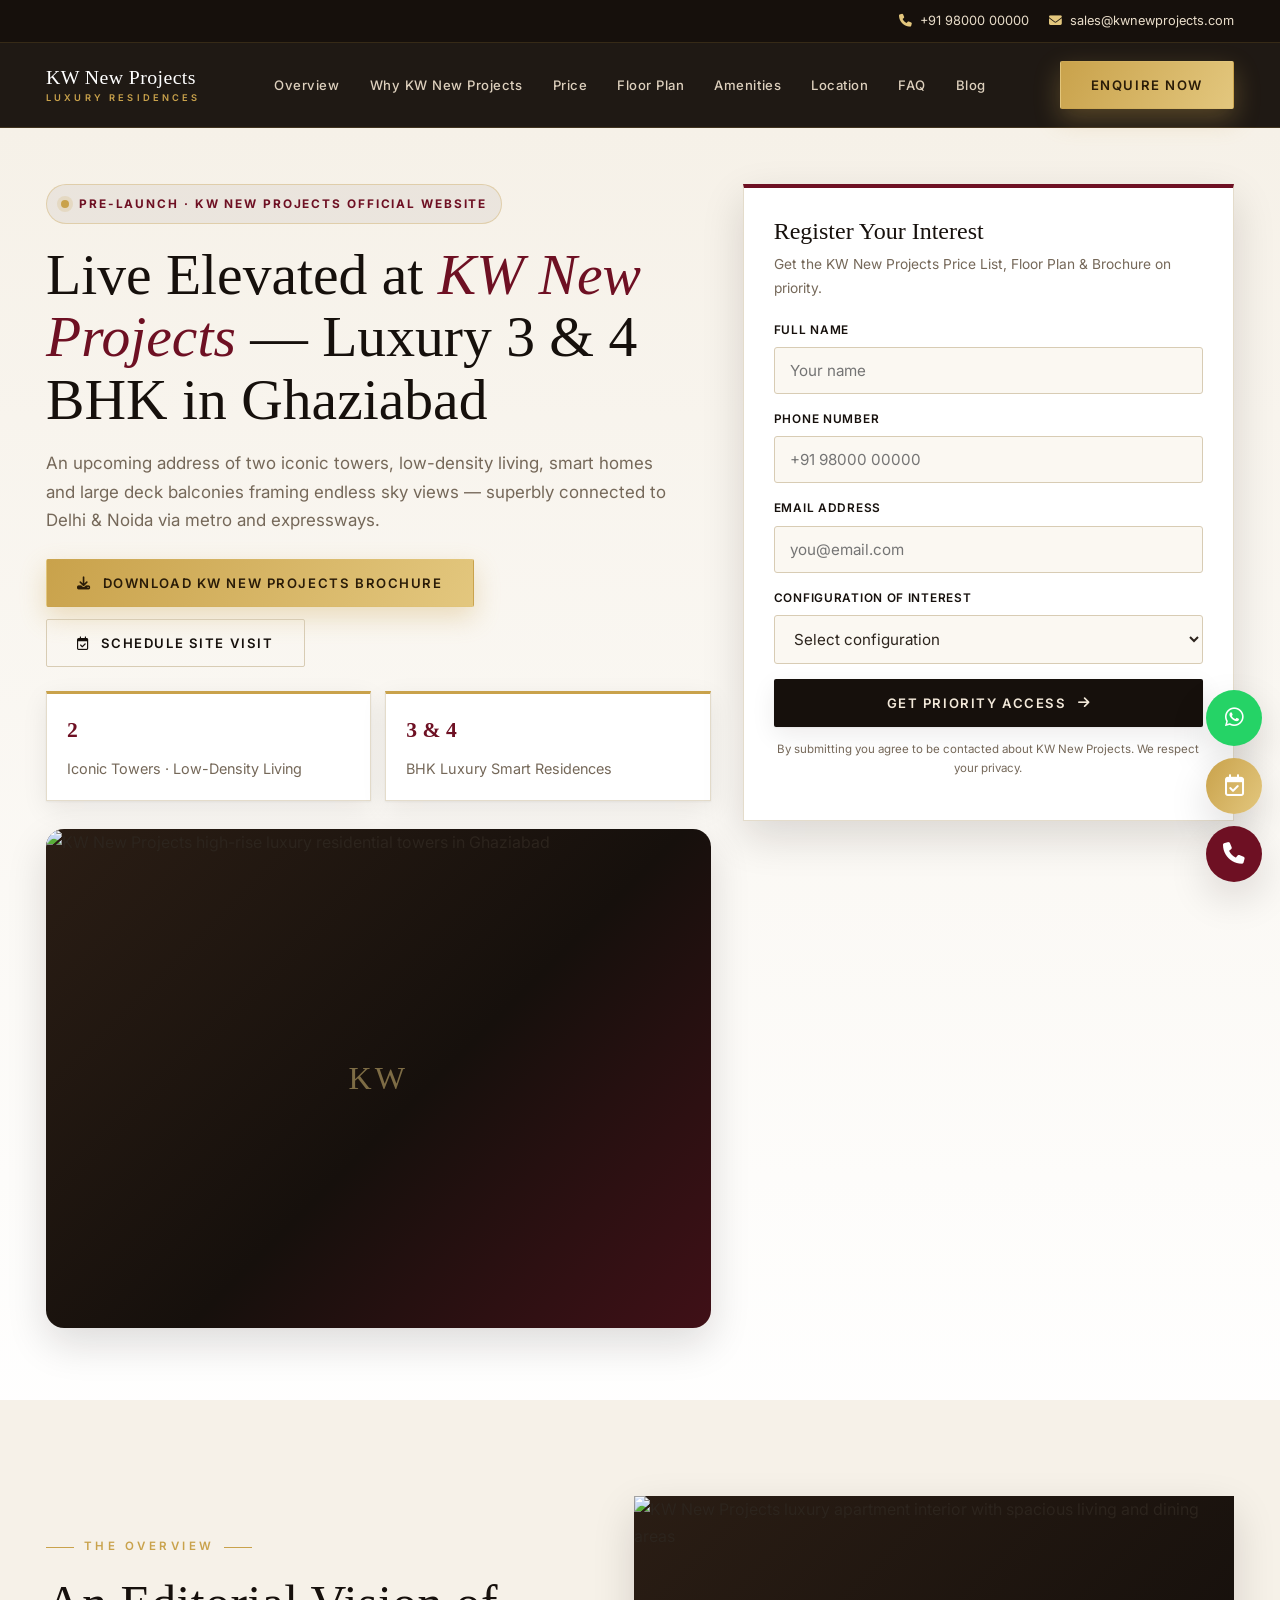
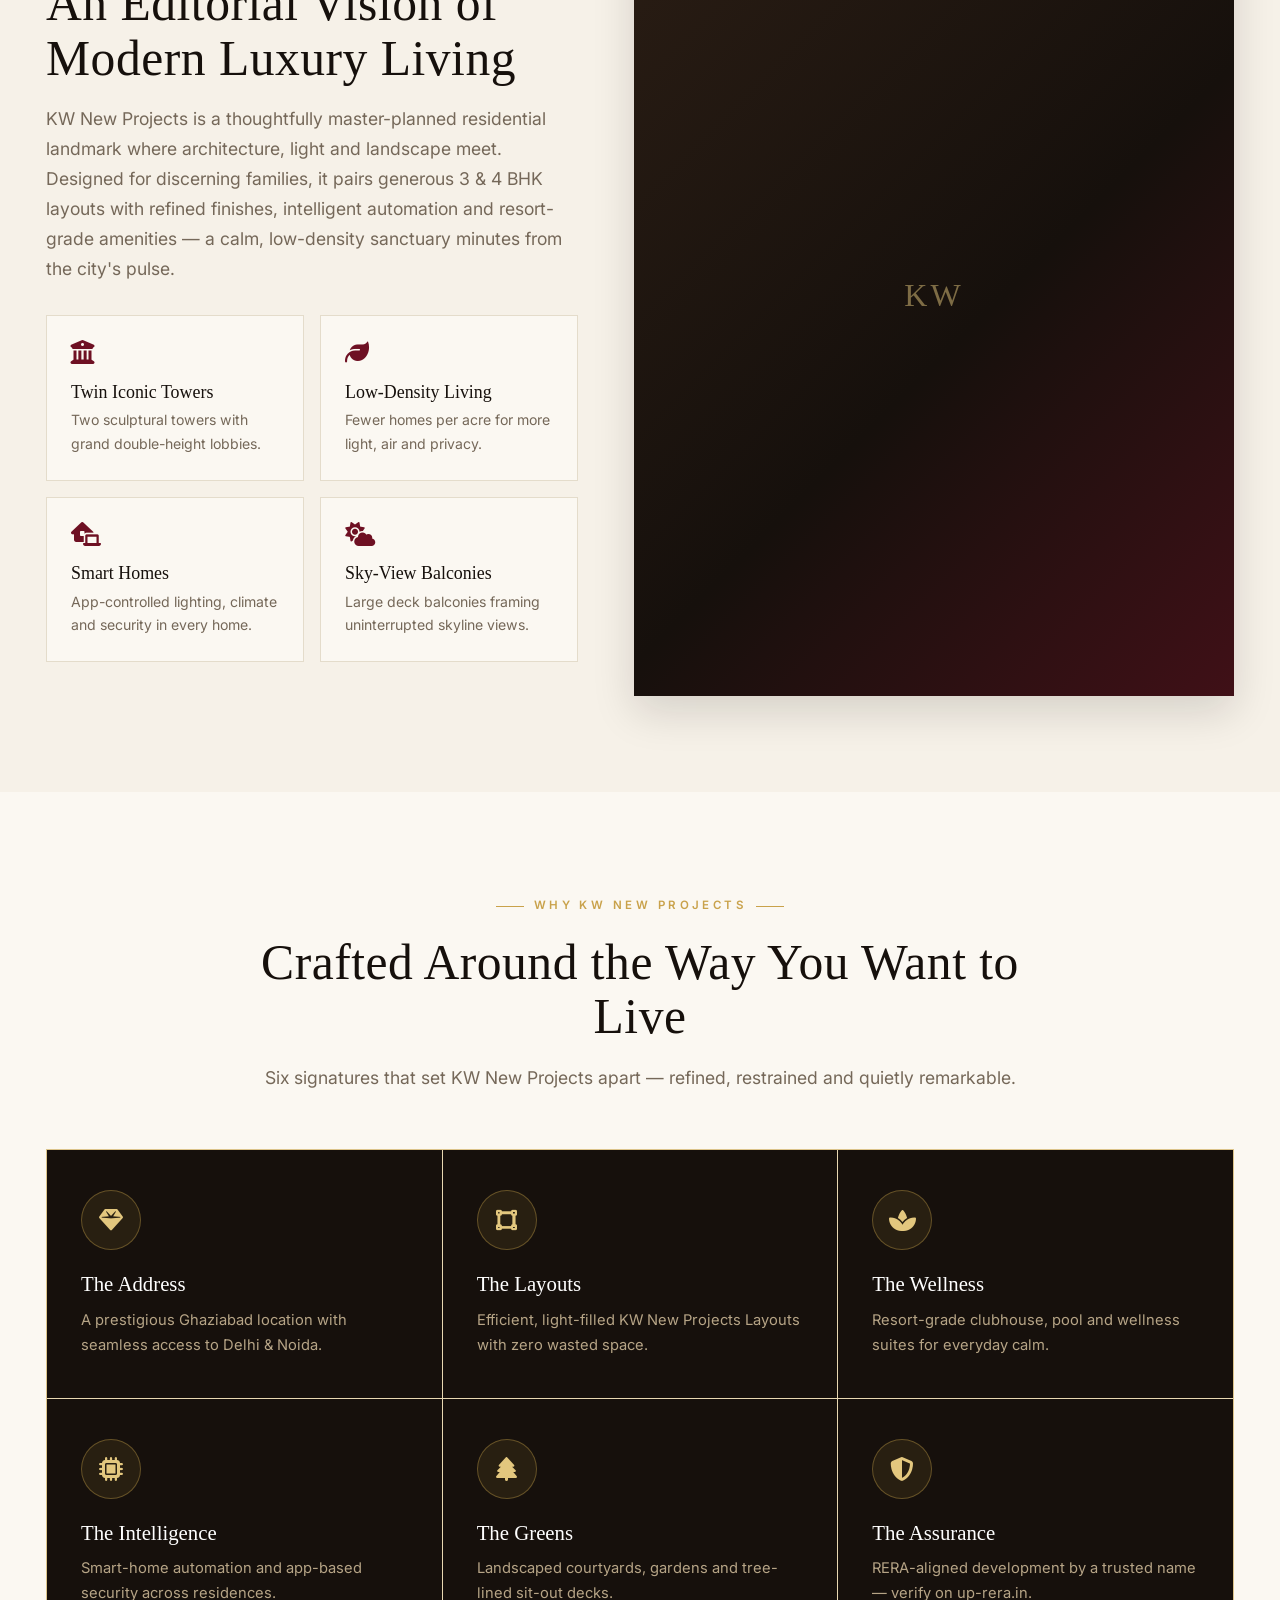
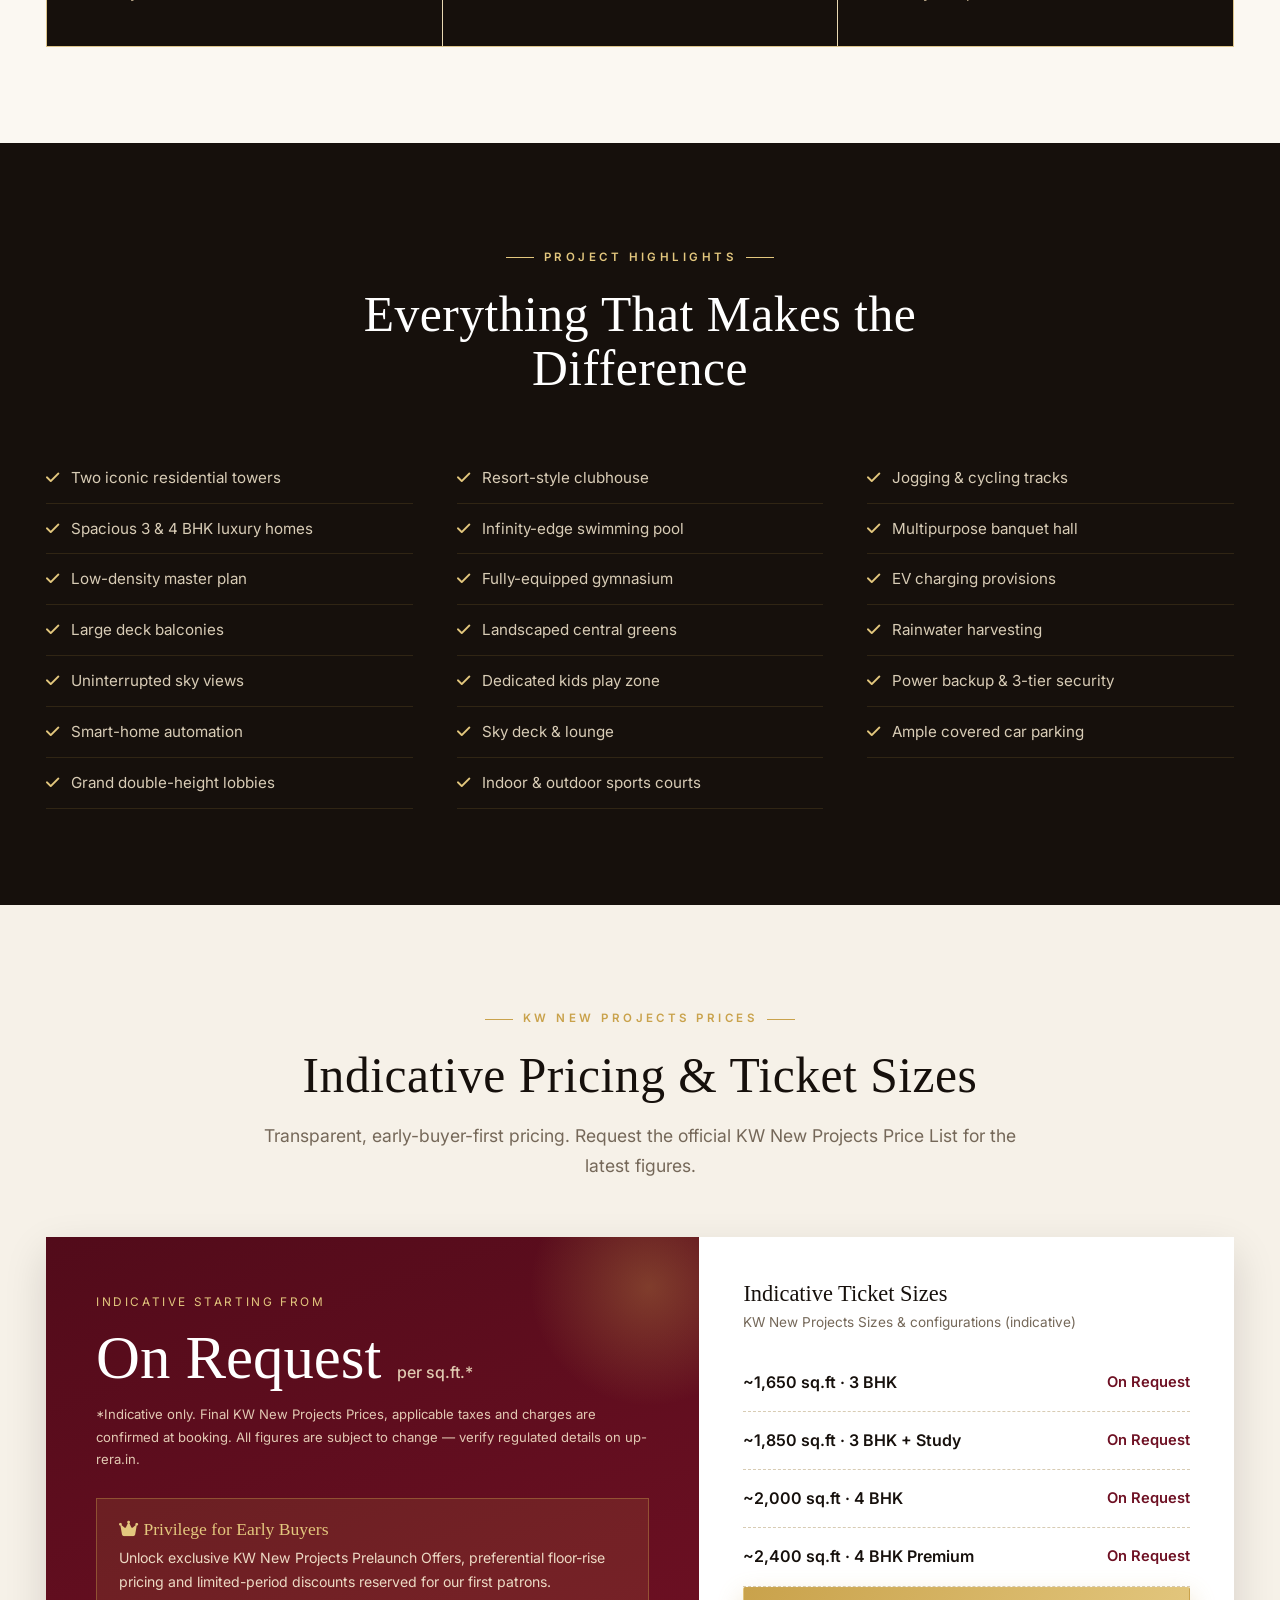
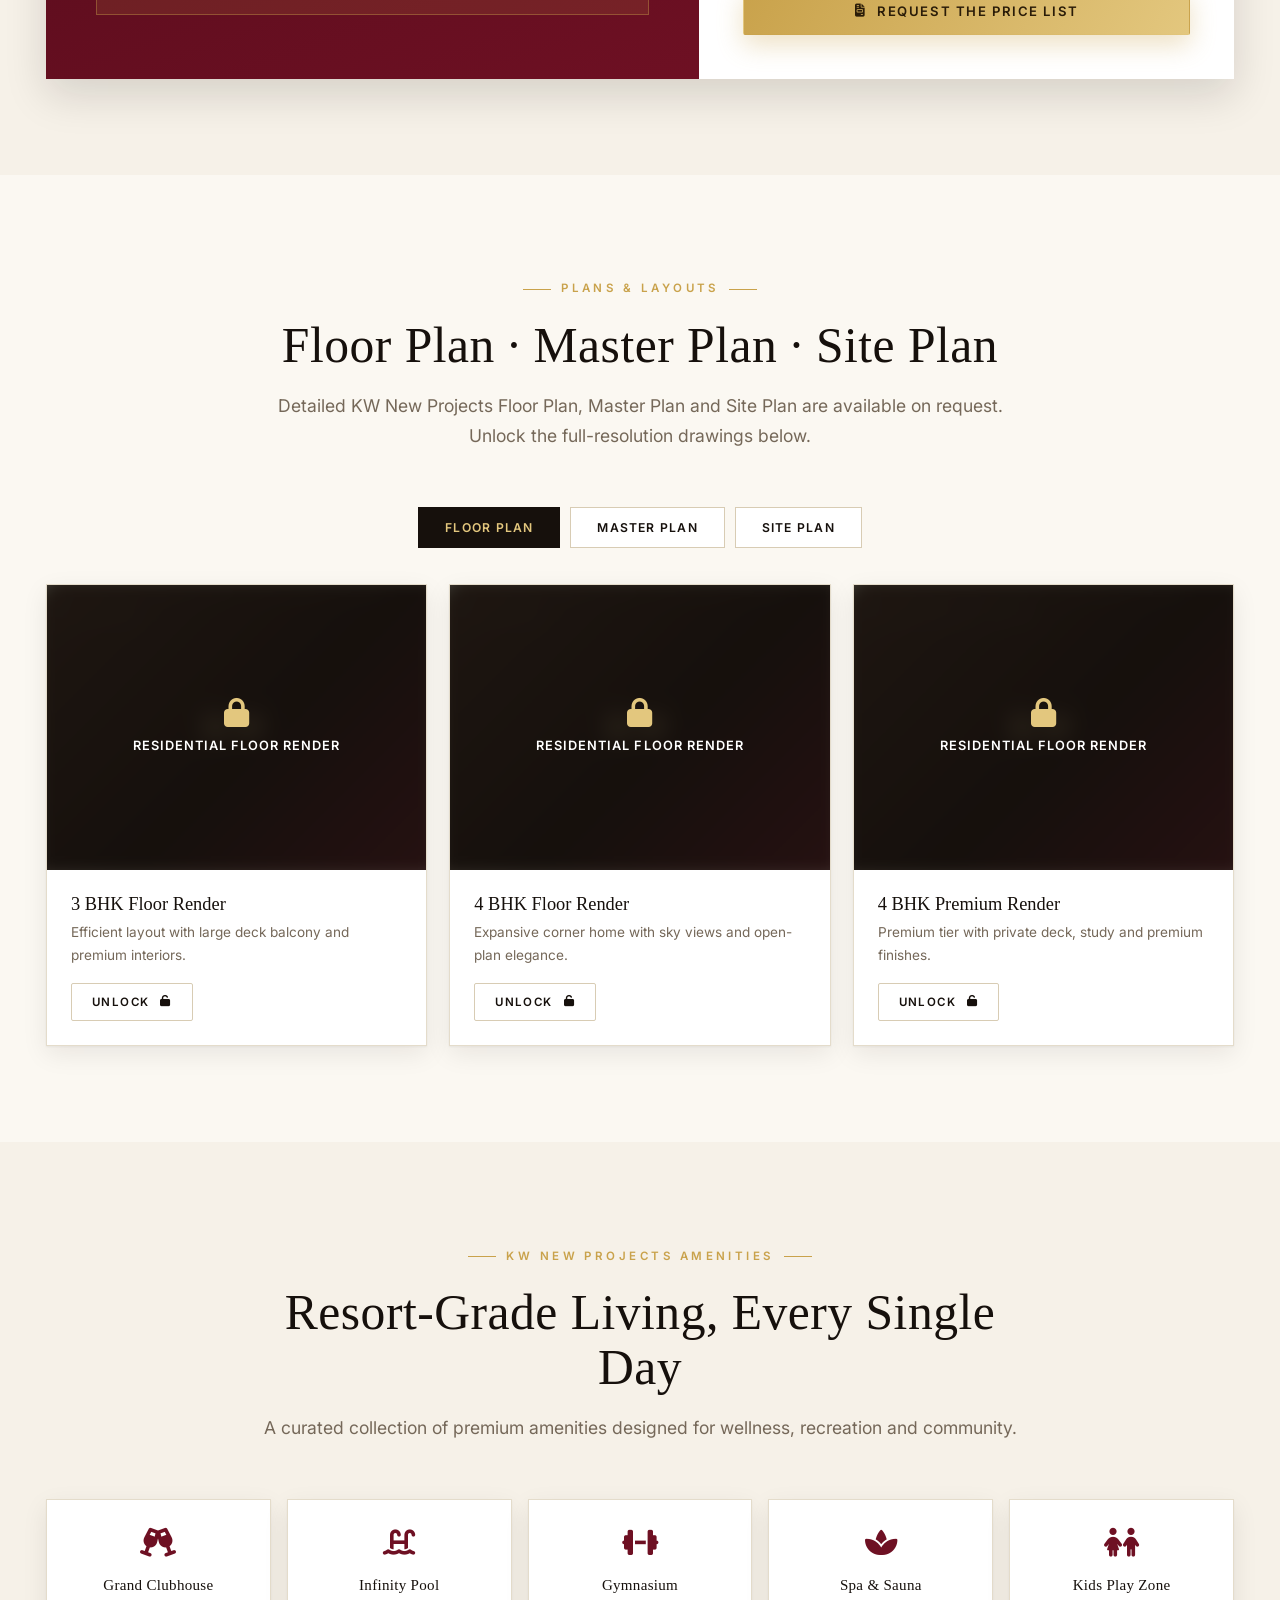
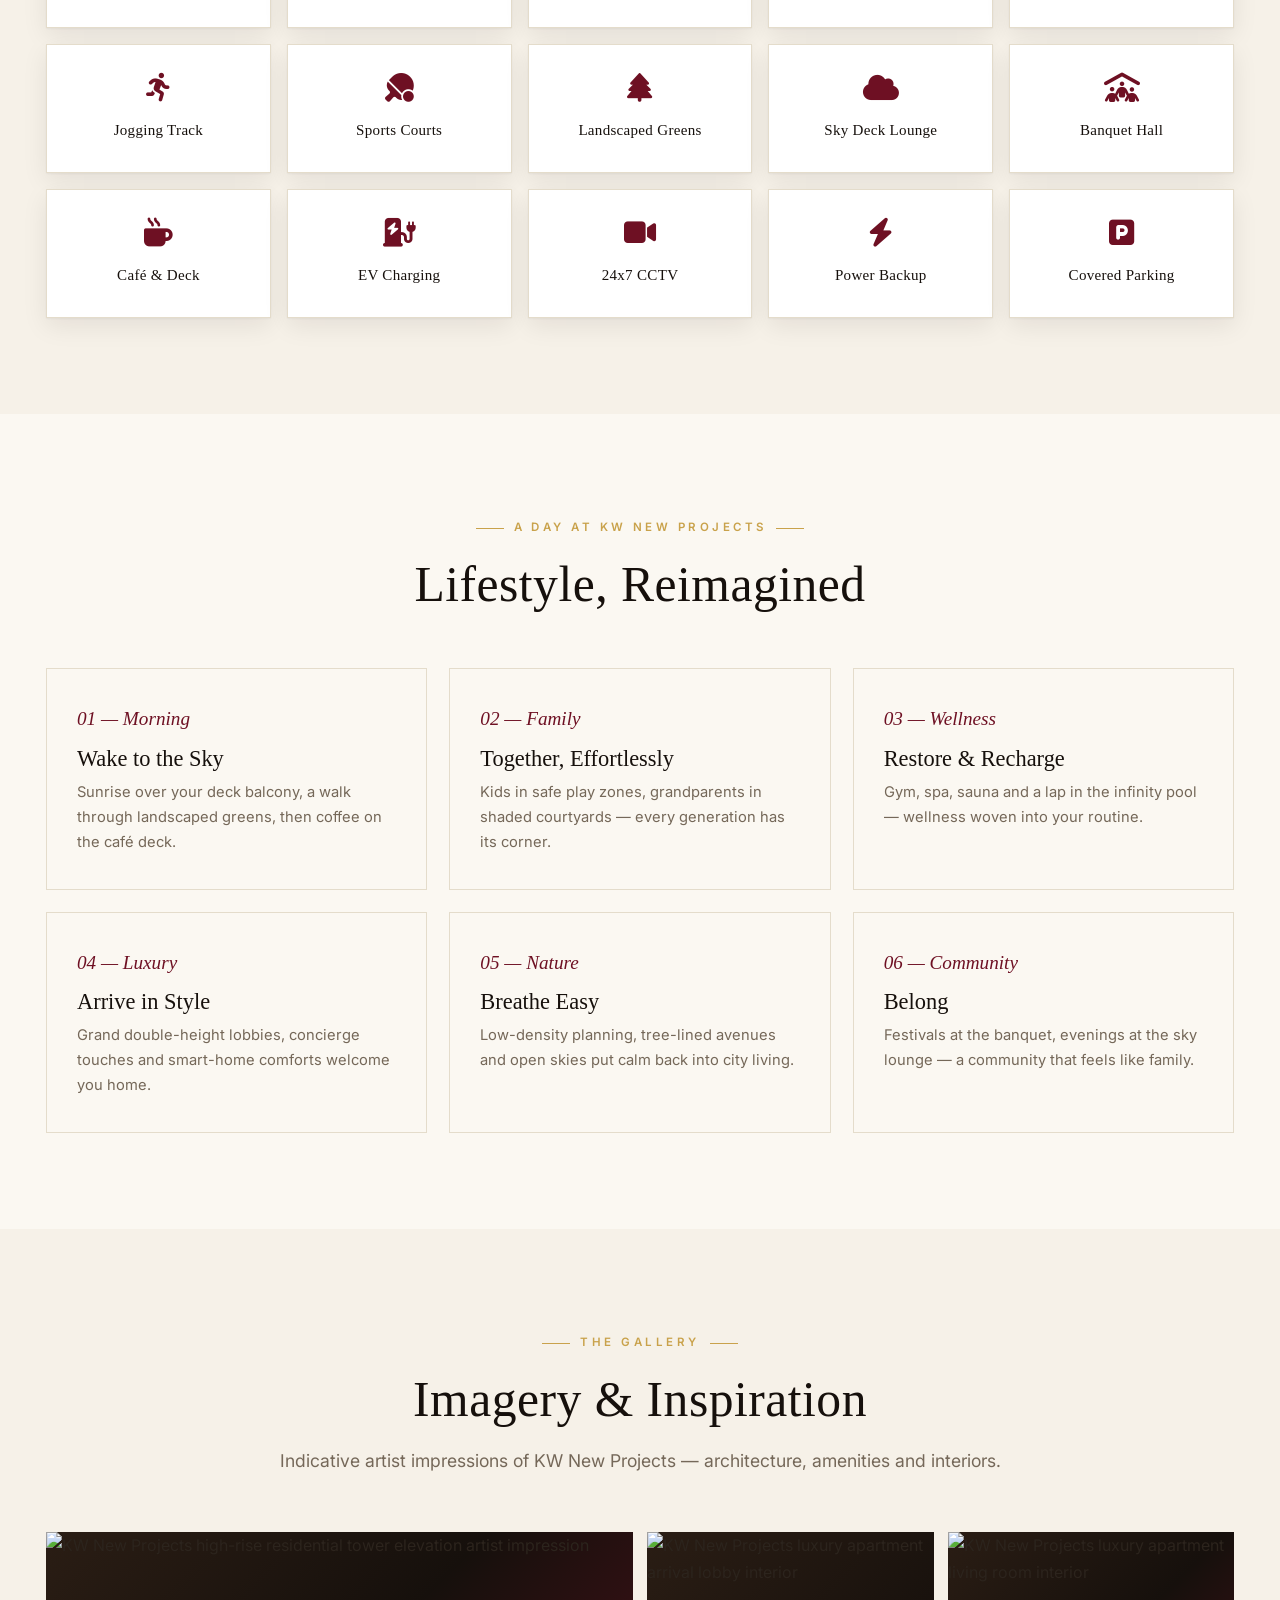
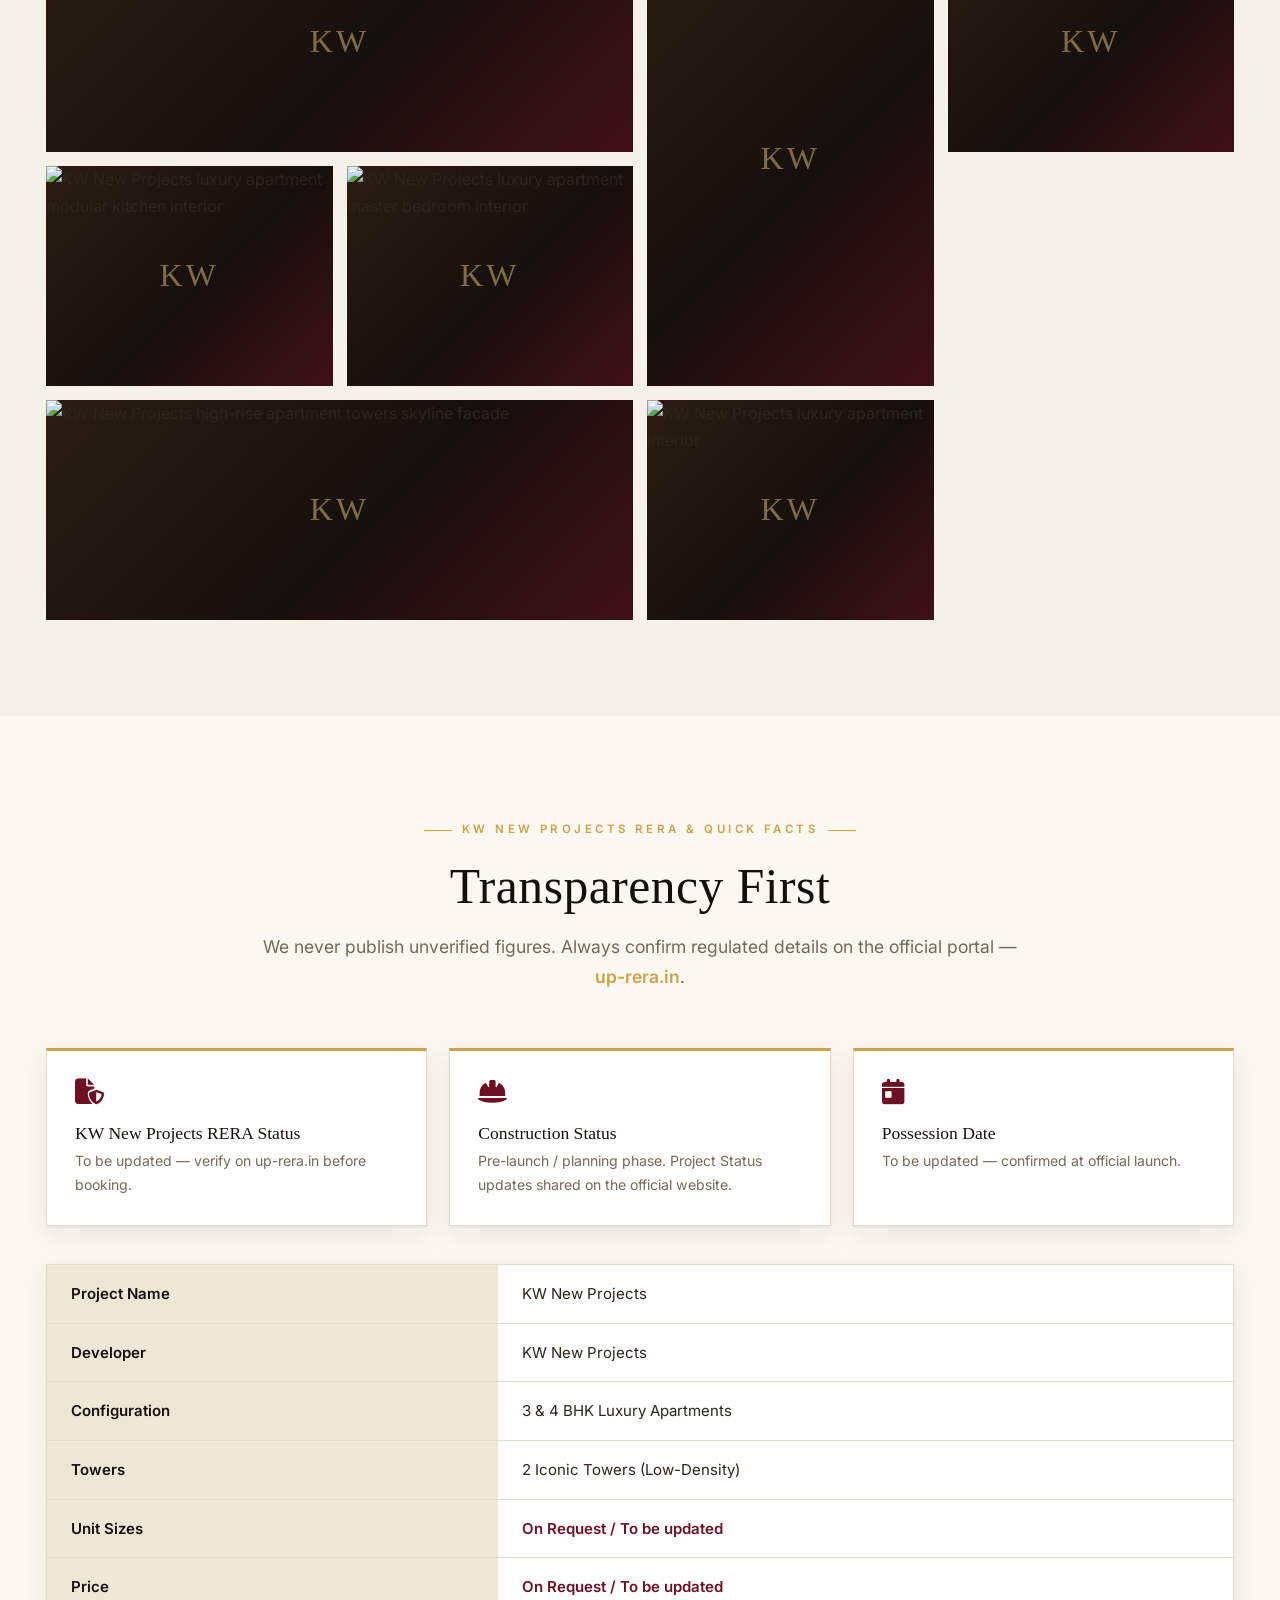
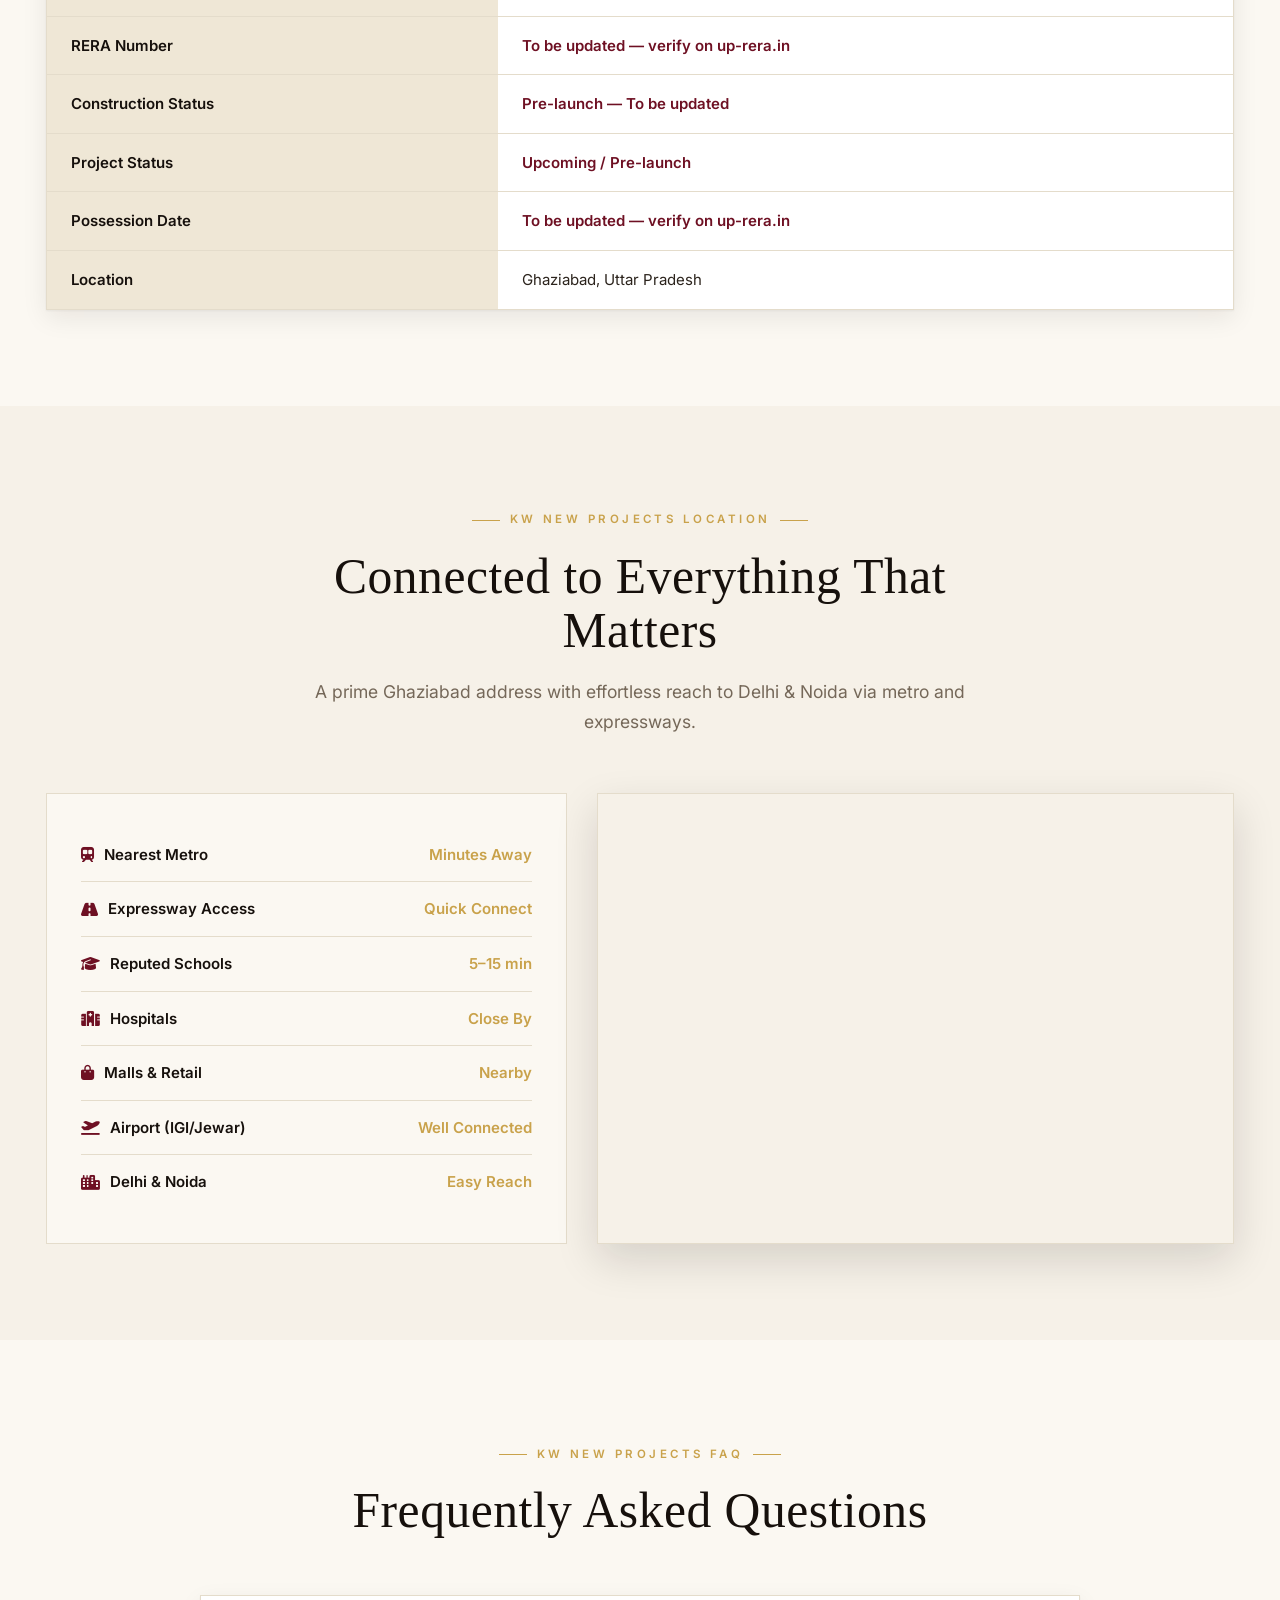
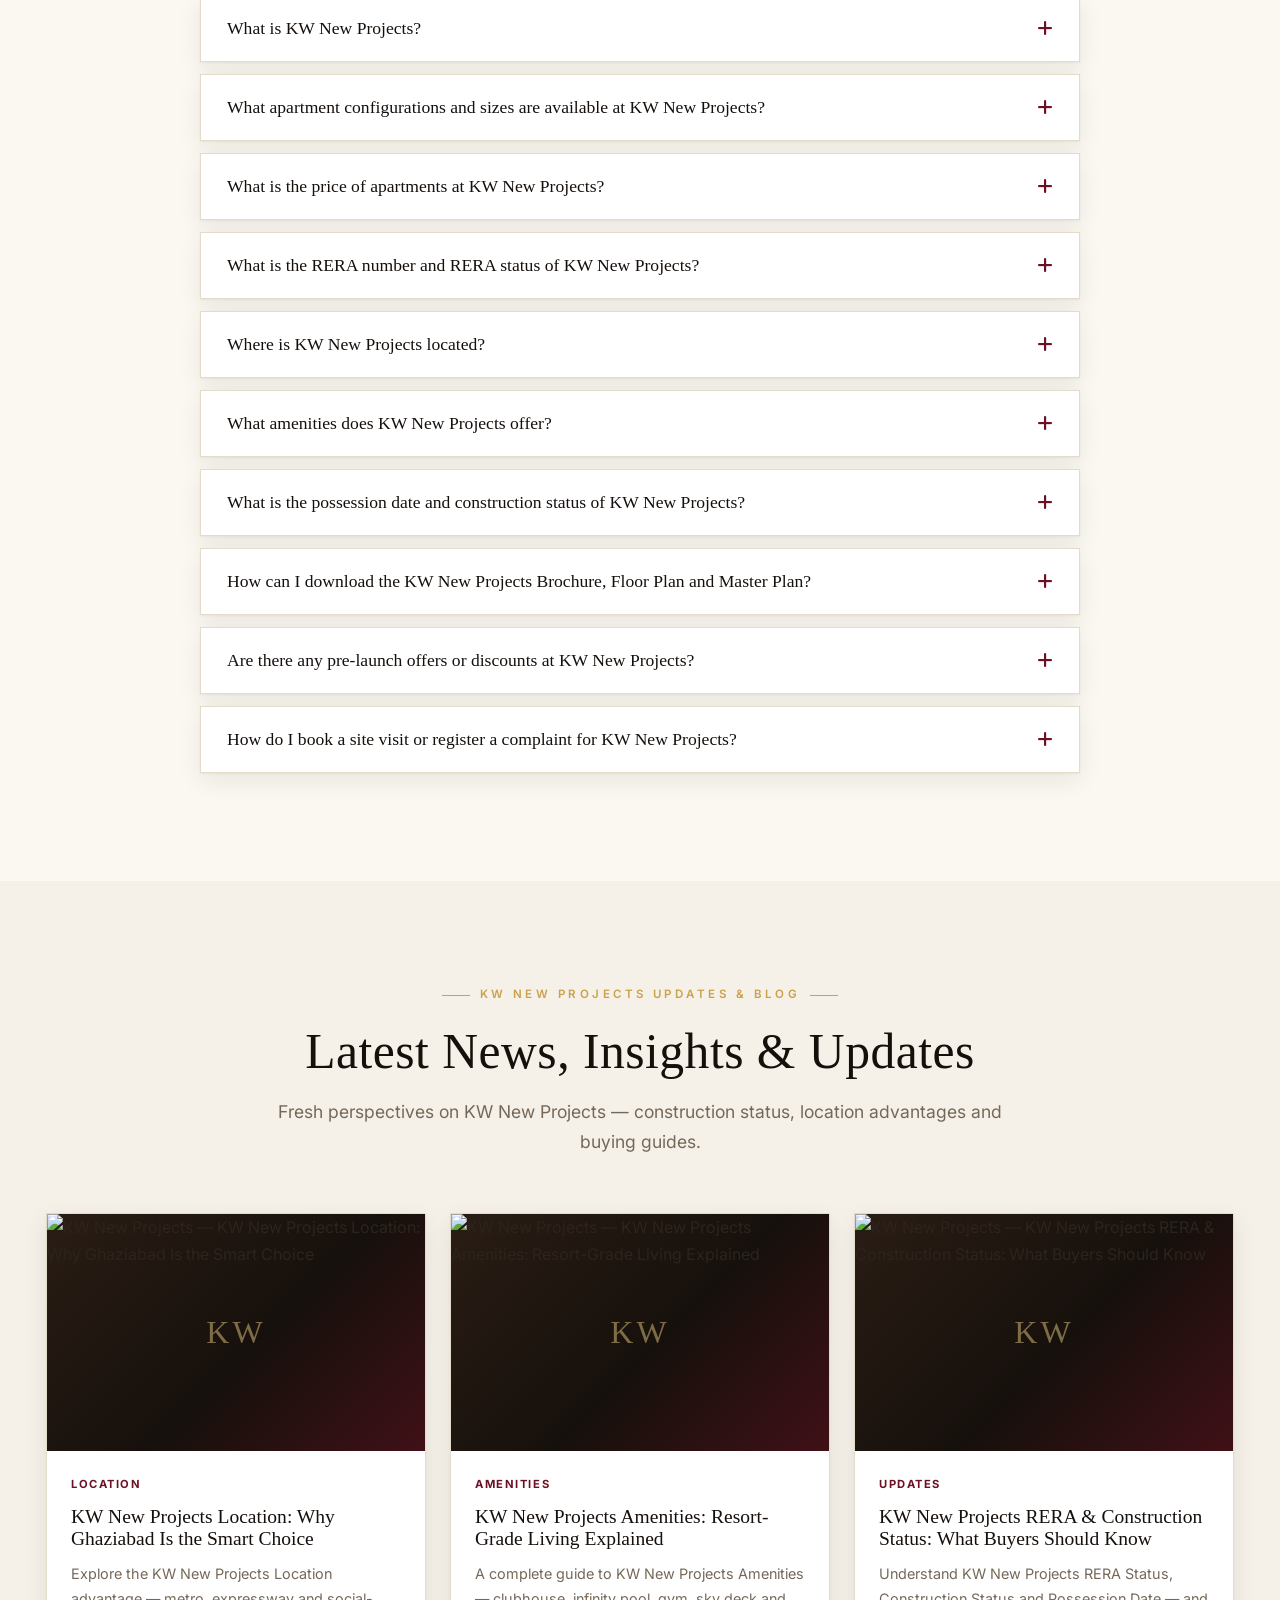
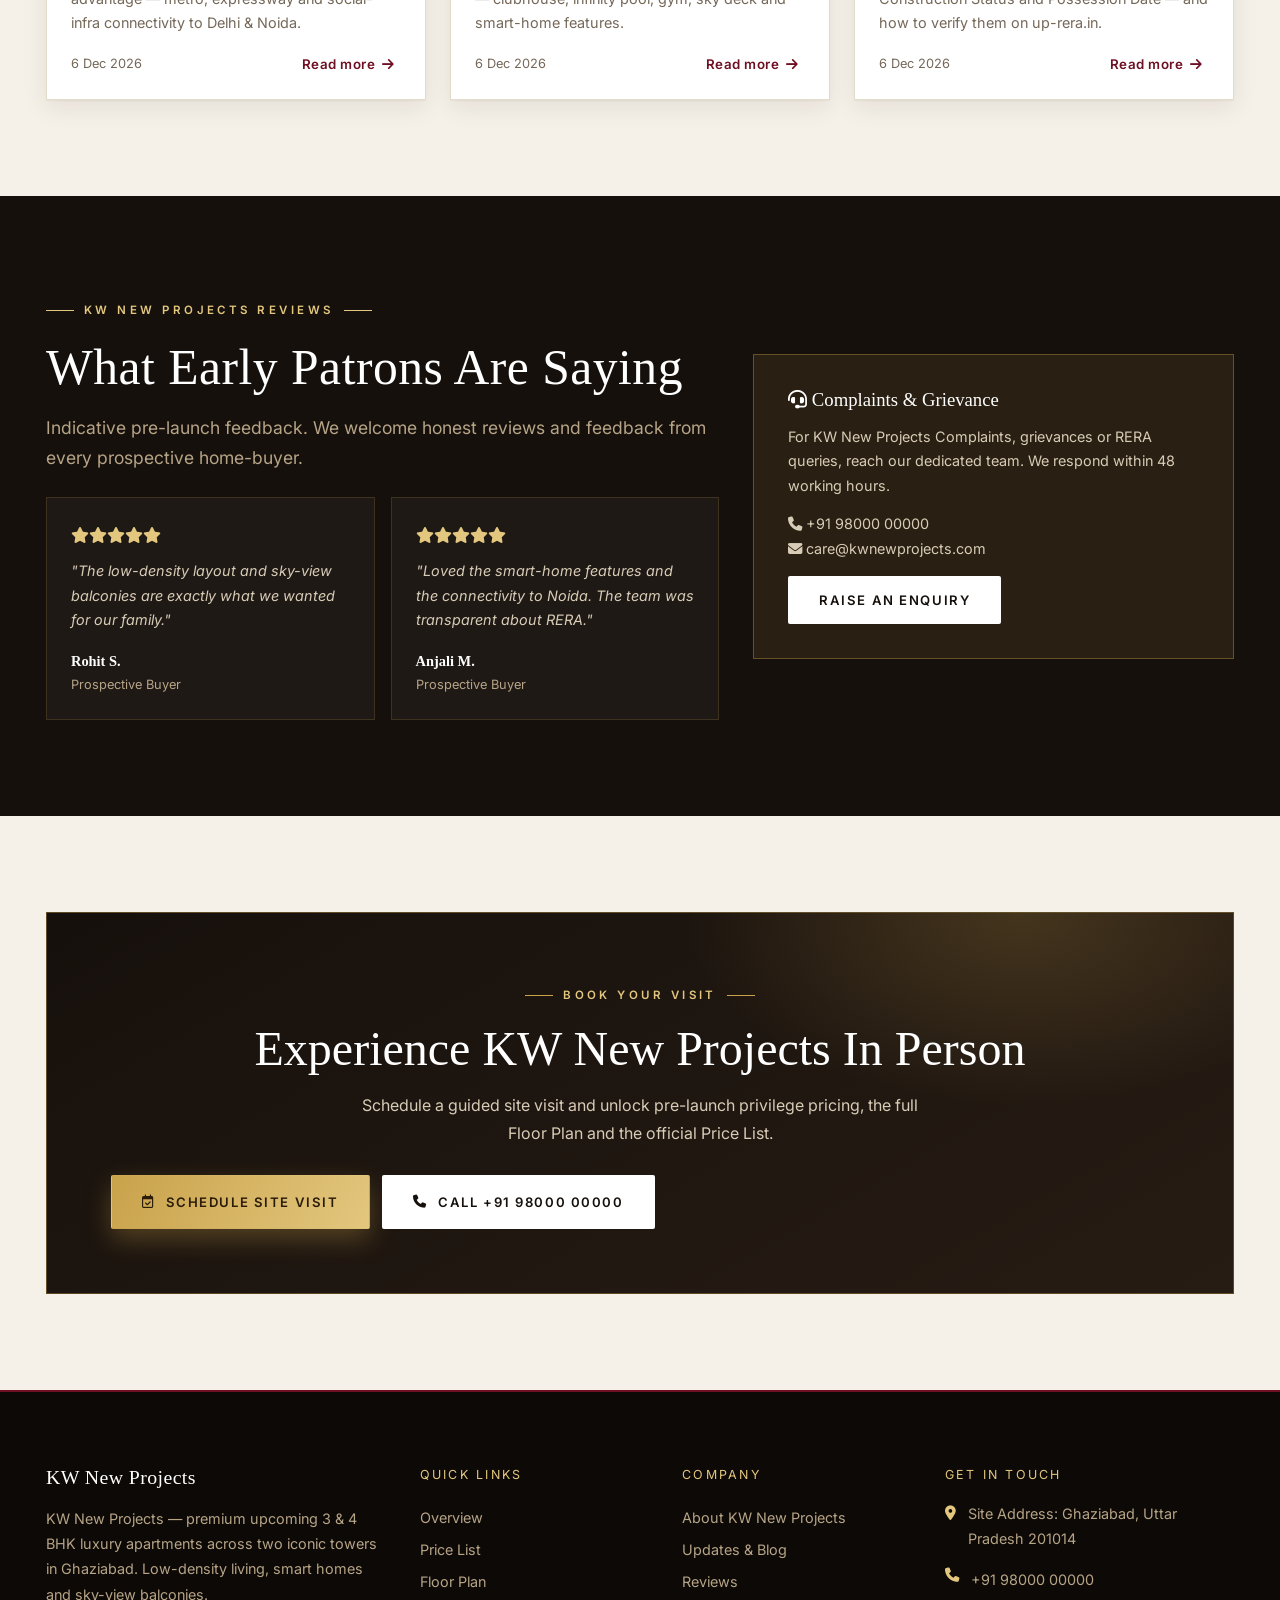
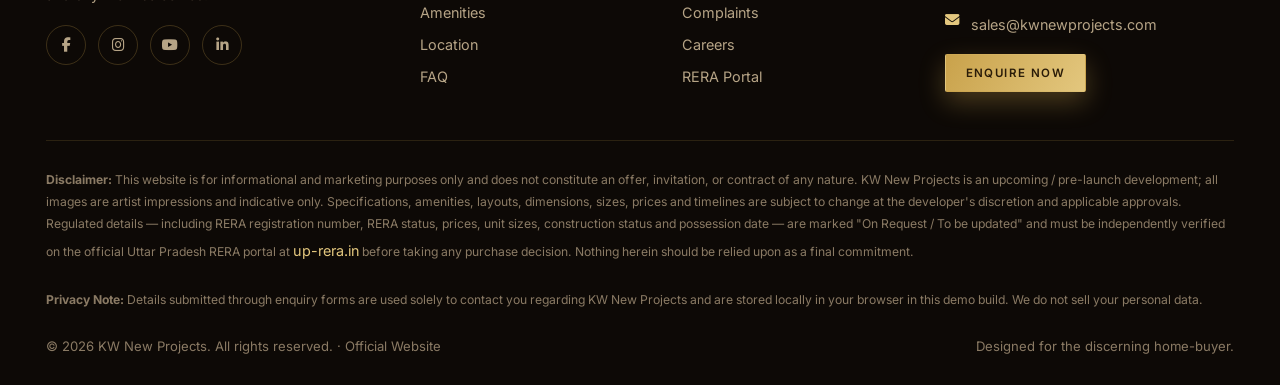
==== commit 56f44da0: "Remove KW monogram logo; use high-rise tower & luxury interior images - Drop brand__mono SVG from na" ====
--- a/index.html
+++ b/index.html
@@ -179,11 +179,6 @@
 <header class="nav" id="nav">
   <div class="container nav__inner">
     <a class="brand" href="#top" aria-label="KW New Projects home">
-      <svg class="brand__mono" viewBox="0 0 64 64" role="img" aria-label="KW monogram">
-        <rect x="2" y="2" width="60" height="60" rx="14" fill="#10233f"/>
-        <rect x="2" y="2" width="60" height="60" rx="14" fill="none" stroke="#c9925e" stroke-width="1.5"/>
-        <text x="32" y="42" text-anchor="middle" font-family="Fraunces, serif" font-size="30" font-weight="600" fill="#f6f3ee">KW</text>
-      </svg>
       <span class="brand__name">KW New Projects<small>Luxury Residences</small></span>
     </a>
     <nav class="nav__links" aria-label="Primary">
@@ -243,7 +238,7 @@
         <div class="stat"><b>3 &amp; 4</b><span>BHK Luxury Smart Residences</span></div>
       </div>
       <div class="hero__media">
-        <img src="https://images.unsplash.com/photo-1502672260266-1c1ef2d93688?auto=format&fit=crop&w=1200&q=80" alt="KW New Projects residential floor render with premium interiors and natural light" width="800" height="600" loading="eager" onerror="this.classList.add('img-fallback')">
+        <img src="https://images.unsplash.com/photo-1545324418-cc1a3fa10c00?auto=format&fit=crop&w=1200&q=80" alt="KW New Projects high-rise luxury residential towers in Ghaziabad" width="800" height="600" loading="eager" onerror="this.classList.add('img-fallback')">
       </div>
     </div>
 
@@ -295,7 +290,7 @@
       </div>
     </div>
     <div class="overview__media reveal">
-      <img src="https://images.unsplash.com/photo-1484154218962-a197022b5858?auto=format&fit=crop&w=1200&q=80" alt="KW New Projects luxury residential floor render with spacious living and dining areas" width="600" height="800" loading="lazy" onerror="this.classList.add('img-fallback')">
+      <img src="https://images.unsplash.com/photo-1617104678098-de229db51175?auto=format&fit=crop&w=1200&q=80" alt="KW New Projects luxury apartment interior with spacious living and dining areas" width="600" height="800" loading="lazy" onerror="this.classList.add('img-fallback')">
     </div>
   </div>
 </section>
@@ -398,19 +393,19 @@
 
     <div class="plan-panel is-active" data-panel="floor">
       <div class="plan-grid">
-        <article class="plan-card"><div class="plan-card__media"><img src="https://images.unsplash.com/photo-1505693416388-ac5ce068fe85?auto=format&fit=crop&w=1200&q=80" alt="KW New Projects 3 BHK residential floor render" loading="lazy" onerror="this.classList.add('img-fallback')"><div class="plan-card__lock"><div><i class="fa-solid fa-lock"></i><span>Residential Floor Render</span></div></div></div><div class="plan-card__body"><h4>3 BHK Floor Render</h4><p>Efficient layout with large deck balcony and premium interiors.</p><button class="btn btn--ghost btn--sm" data-modal-open="brochureModal">Unlock <i class="fa-solid fa-unlock"></i></button></div></article>
-        <article class="plan-card"><div class="plan-card__media"><img src="https://images.unsplash.com/photo-1494526585095-c41746248156?auto=format&fit=crop&w=1200&q=80" alt="KW New Projects 4 BHK residential floor render" loading="lazy" onerror="this.classList.add('img-fallback')"><div class="plan-card__lock"><div><i class="fa-solid fa-lock"></i><span>Residential Floor Render</span></div></div></div><div class="plan-card__body"><h4>4 BHK Floor Render</h4><p>Expansive corner home with sky views and open-plan elegance.</p><button class="btn btn--ghost btn--sm" data-modal-open="brochureModal">Unlock <i class="fa-solid fa-unlock"></i></button></div></article>
-        <article class="plan-card"><div class="plan-card__media"><img src="https://images.unsplash.com/photo-1460317442991-0ec209397118?auto=format&fit=crop&w=1200&q=80" alt="KW New Projects premium residential floor render" loading="lazy" onerror="this.classList.add('img-fallback')"><div class="plan-card__lock"><div><i class="fa-solid fa-lock"></i><span>Residential Floor Render</span></div></div></div><div class="plan-card__body"><h4>4 BHK Premium Render</h4><p>Premium tier with private deck, study and premium finishes.</p><button class="btn btn--ghost btn--sm" data-modal-open="brochureModal">Unlock <i class="fa-solid fa-unlock"></i></button></div></article>
+        <article class="plan-card"><div class="plan-card__media"><img src="https://images.unsplash.com/photo-1600607687939-ce8a6c25118c?auto=format&fit=crop&w=1200&q=80" alt="KW New Projects 3 BHK luxury apartment interior render" loading="lazy" onerror="this.classList.add('img-fallback')"><div class="plan-card__lock"><div><i class="fa-solid fa-lock"></i><span>Residential Floor Render</span></div></div></div><div class="plan-card__body"><h4>3 BHK Floor Render</h4><p>Efficient layout with large deck balcony and premium interiors.</p><button class="btn btn--ghost btn--sm" data-modal-open="brochureModal">Unlock <i class="fa-solid fa-unlock"></i></button></div></article>
+        <article class="plan-card"><div class="plan-card__media"><img src="https://images.unsplash.com/photo-1618221195710-dd6b41faaea6?auto=format&fit=crop&w=1200&q=80" alt="KW New Projects 4 BHK luxury apartment interior render" loading="lazy" onerror="this.classList.add('img-fallback')"><div class="plan-card__lock"><div><i class="fa-solid fa-lock"></i><span>Residential Floor Render</span></div></div></div><div class="plan-card__body"><h4>4 BHK Floor Render</h4><p>Expansive corner home with sky views and open-plan elegance.</p><button class="btn btn--ghost btn--sm" data-modal-open="brochureModal">Unlock <i class="fa-solid fa-unlock"></i></button></div></article>
+        <article class="plan-card"><div class="plan-card__media"><img src="https://images.unsplash.com/photo-1616594039964-ae9021a400a0?auto=format&fit=crop&w=1200&q=80" alt="KW New Projects 4 BHK premium luxury apartment interior render" loading="lazy" onerror="this.classList.add('img-fallback')"><div class="plan-card__lock"><div><i class="fa-solid fa-lock"></i><span>Residential Floor Render</span></div></div></div><div class="plan-card__body"><h4>4 BHK Premium Render</h4><p>Premium tier with private deck, study and premium finishes.</p><button class="btn btn--ghost btn--sm" data-modal-open="brochureModal">Unlock <i class="fa-solid fa-unlock"></i></button></div></article>
       </div>
     </div>
     <div class="plan-panel" data-panel="master">
       <div class="plan-grid">
-        <article class="plan-card"><div class="plan-card__media"><img src="https://images.unsplash.com/photo-1487958449943-2429e8be8625?auto=format&fit=crop&w=1200&q=80" alt="KW New Projects master plan layout" loading="lazy" onerror="this.classList.add('img-fallback')"><div class="plan-card__lock"><div><i class="fa-solid fa-lock"></i><span>Unlock Master Plan</span></div></div></div><div class="plan-card__body"><h4>Master Plan</h4><p>Tower placement, greens &amp; circulation.</p><button class="btn btn--ghost btn--sm" data-modal-open="brochureModal">Unlock <i class="fa-solid fa-unlock"></i></button></div></article>
+        <article class="plan-card"><div class="plan-card__media"><img src="https://images.unsplash.com/photo-1486406146926-c627a92ad1ab?auto=format&fit=crop&w=1200&q=80" alt="KW New Projects master plan with high-rise residential towers" loading="lazy" onerror="this.classList.add('img-fallback')"><div class="plan-card__lock"><div><i class="fa-solid fa-lock"></i><span>Unlock Master Plan</span></div></div></div><div class="plan-card__body"><h4>Master Plan</h4><p>Tower placement, greens &amp; circulation.</p><button class="btn btn--ghost btn--sm" data-modal-open="brochureModal">Unlock <i class="fa-solid fa-unlock"></i></button></div></article>
       </div>
     </div>
     <div class="plan-panel" data-panel="site">
       <div class="plan-grid">
-        <article class="plan-card"><div class="plan-card__media"><img src="https://images.unsplash.com/photo-1503387762-592deb58ef4e?auto=format&fit=crop&w=1200&q=80" alt="KW New Projects site plan layout" loading="lazy" onerror="this.classList.add('img-fallback')"><div class="plan-card__lock"><div><i class="fa-solid fa-lock"></i><span>Unlock Site Plan</span></div></div></div><div class="plan-card__body"><h4>Site Plan</h4><p>Entry, amenities &amp; landscape zoning.</p><button class="btn btn--ghost btn--sm" data-modal-open="brochureModal">Unlock <i class="fa-solid fa-unlock"></i></button></div></article>
+        <article class="plan-card"><div class="plan-card__media"><img src="https://images.unsplash.com/photo-1554995207-c18c203602cb?auto=format&fit=crop&w=1200&q=80" alt="KW New Projects site plan with high-rise apartment towers" loading="lazy" onerror="this.classList.add('img-fallback')"><div class="plan-card__lock"><div><i class="fa-solid fa-lock"></i><span>Unlock Site Plan</span></div></div></div><div class="plan-card__body"><h4>Site Plan</h4><p>Entry, amenities &amp; landscape zoning.</p><button class="btn btn--ghost btn--sm" data-modal-open="brochureModal">Unlock <i class="fa-solid fa-unlock"></i></button></div></article>
       </div>
     </div>
   </div>
@@ -471,13 +466,13 @@
       <p class="lede">Indicative artist impressions of KW New Projects — architecture, amenities and interiors.</p>
     </div>
     <div class="gallery">
-      <figure class="wide"><img src="https://images.unsplash.com/photo-1486406146926-c627a92ad1ab?auto=format&fit=crop&w=1200&q=80" alt="KW New Projects tower elevation artist impression" loading="lazy" onerror="this.classList.add('img-fallback')"><figcaption>Tower Elevation · Artist Impression</figcaption></figure>
-      <figure class="tall"><img src="https://images.unsplash.com/photo-1600585154340-be6161a56a0c?auto=format&fit=crop&w=900&q=80" alt="KW New Projects clubhouse interior" loading="lazy" onerror="this.classList.add('img-fallback')"><figcaption>Grand Clubhouse</figcaption></figure>
-      <figure><img src="https://images.unsplash.com/photo-1572331165267-854da2b10ccc?auto=format&fit=crop&w=800&q=80" alt="KW New Projects infinity swimming pool" loading="lazy" onerror="this.classList.add('img-fallback')"><figcaption>Infinity Pool</figcaption></figure>
-      <figure><img src="https://images.unsplash.com/photo-1558521958-0a228e77fc99?auto=format&fit=crop&w=800&q=80" alt="KW New Projects landscaped gardens" loading="lazy" onerror="this.classList.add('img-fallback')"><figcaption>Landscaped Greens</figcaption></figure>
-      <figure><img src="https://images.unsplash.com/photo-1600210492486-724fe5c67fb0?auto=format&fit=crop&w=800&q=80" alt="KW New Projects living room interior" loading="lazy" onerror="this.classList.add('img-fallback')"><figcaption>Living Room</figcaption></figure>
-      <figure class="wide"><img src="https://images.unsplash.com/photo-1567496898669-ee935f5f647a?auto=format&fit=crop&w=1200&q=80" alt="KW New Projects sky deck lounge with city views" loading="lazy" onerror="this.classList.add('img-fallback')"><figcaption>Sky Deck Lounge</figcaption></figure>
-      <figure><img src="https://images.unsplash.com/photo-1600121848594-d8644e57abab?auto=format&fit=crop&w=800&q=80" alt="KW New Projects master bedroom interior" loading="lazy" onerror="this.classList.add('img-fallback')"><figcaption>Master Bedroom</figcaption></figure>
+      <figure class="wide"><img src="https://images.unsplash.com/photo-1582407947304-fd86f028f716?auto=format&fit=crop&w=1200&q=80" alt="KW New Projects high-rise residential tower elevation artist impression" loading="lazy" onerror="this.classList.add('img-fallback')"><figcaption>Tower Elevation · Artist Impression</figcaption></figure>
+      <figure class="tall"><img src="https://images.unsplash.com/photo-1600566753086-00f18fb6b3ea?auto=format&fit=crop&w=900&q=80" alt="KW New Projects luxury apartment arrival lobby interior" loading="lazy" onerror="this.classList.add('img-fallback')"><figcaption>Arrival Lobby</figcaption></figure>
+      <figure><img src="https://images.unsplash.com/photo-1600210492486-724fe5c67fb0?auto=format&fit=crop&w=800&q=80" alt="KW New Projects luxury apartment living room interior" loading="lazy" onerror="this.classList.add('img-fallback')"><figcaption>Living Room</figcaption></figure>
+      <figure><img src="https://images.unsplash.com/photo-1616594039964-ae9021a400a0?auto=format&fit=crop&w=800&q=80" alt="KW New Projects luxury apartment modular kitchen interior" loading="lazy" onerror="this.classList.add('img-fallback')"><figcaption>Modular Kitchen</figcaption></figure>
+      <figure><img src="https://images.unsplash.com/photo-1600121848594-d8644e57abab?auto=format&fit=crop&w=800&q=80" alt="KW New Projects luxury apartment master bedroom interior" loading="lazy" onerror="this.classList.add('img-fallback')"><figcaption>Master Bedroom</figcaption></figure>
+      <figure class="wide"><img src="https://images.unsplash.com/photo-1567684014761-b65e2e59b9eb?auto=format&fit=crop&w=1200&q=80" alt="KW New Projects high-rise apartment towers skyline facade" loading="lazy" onerror="this.classList.add('img-fallback')"><figcaption>Skyline Facade</figcaption></figure>
+      <figure><img src="https://images.unsplash.com/photo-1617104678098-de229db51175?auto=format&fit=crop&w=800&q=80" alt="KW New Projects luxury apartment interior" loading="lazy" onerror="this.classList.add('img-fallback')"><figcaption>Apartment Interior</figcaption></figure>
     </div>
   </div>
 </section>
@@ -621,7 +616,6 @@
     <div class="footer__grid">
       <div>
         <a class="brand" href="#top">
-          <svg class="brand__mono" viewBox="0 0 64 64" role="img" aria-label="KW monogram"><rect x="2" y="2" width="60" height="60" rx="14" fill="#10233f"/><rect x="2" y="2" width="60" height="60" rx="14" fill="none" stroke="#c9925e" stroke-width="1.5"/><text x="32" y="42" text-anchor="middle" font-family="Fraunces, serif" font-size="30" font-weight="600" fill="#f6f3ee">KW</text></svg>
           <span class="brand__name">KW New Projects</span>
         </a>
         <p class="desc">KW New Projects — premium upcoming 3 &amp; 4 BHK luxury apartments across two iconic towers in Ghaziabad. Low-density living, smart homes and sky-view balconies.</p>
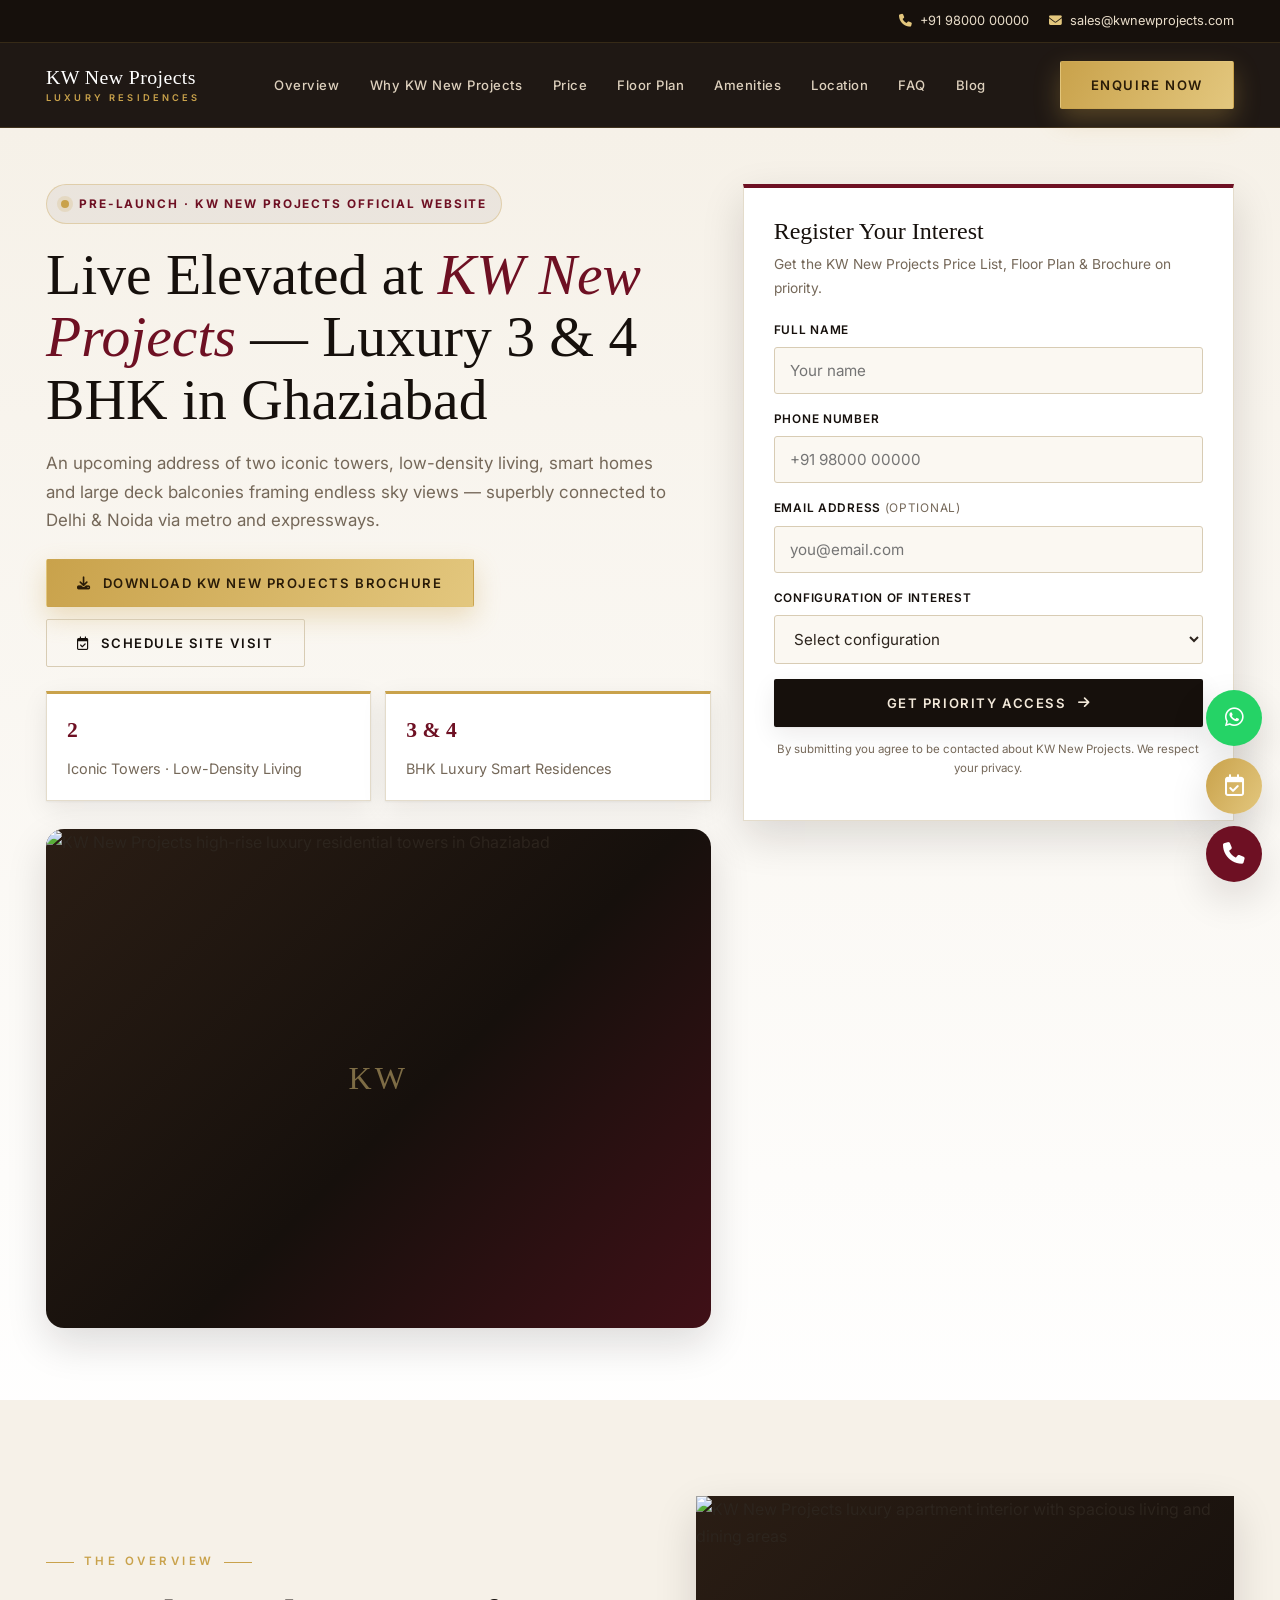
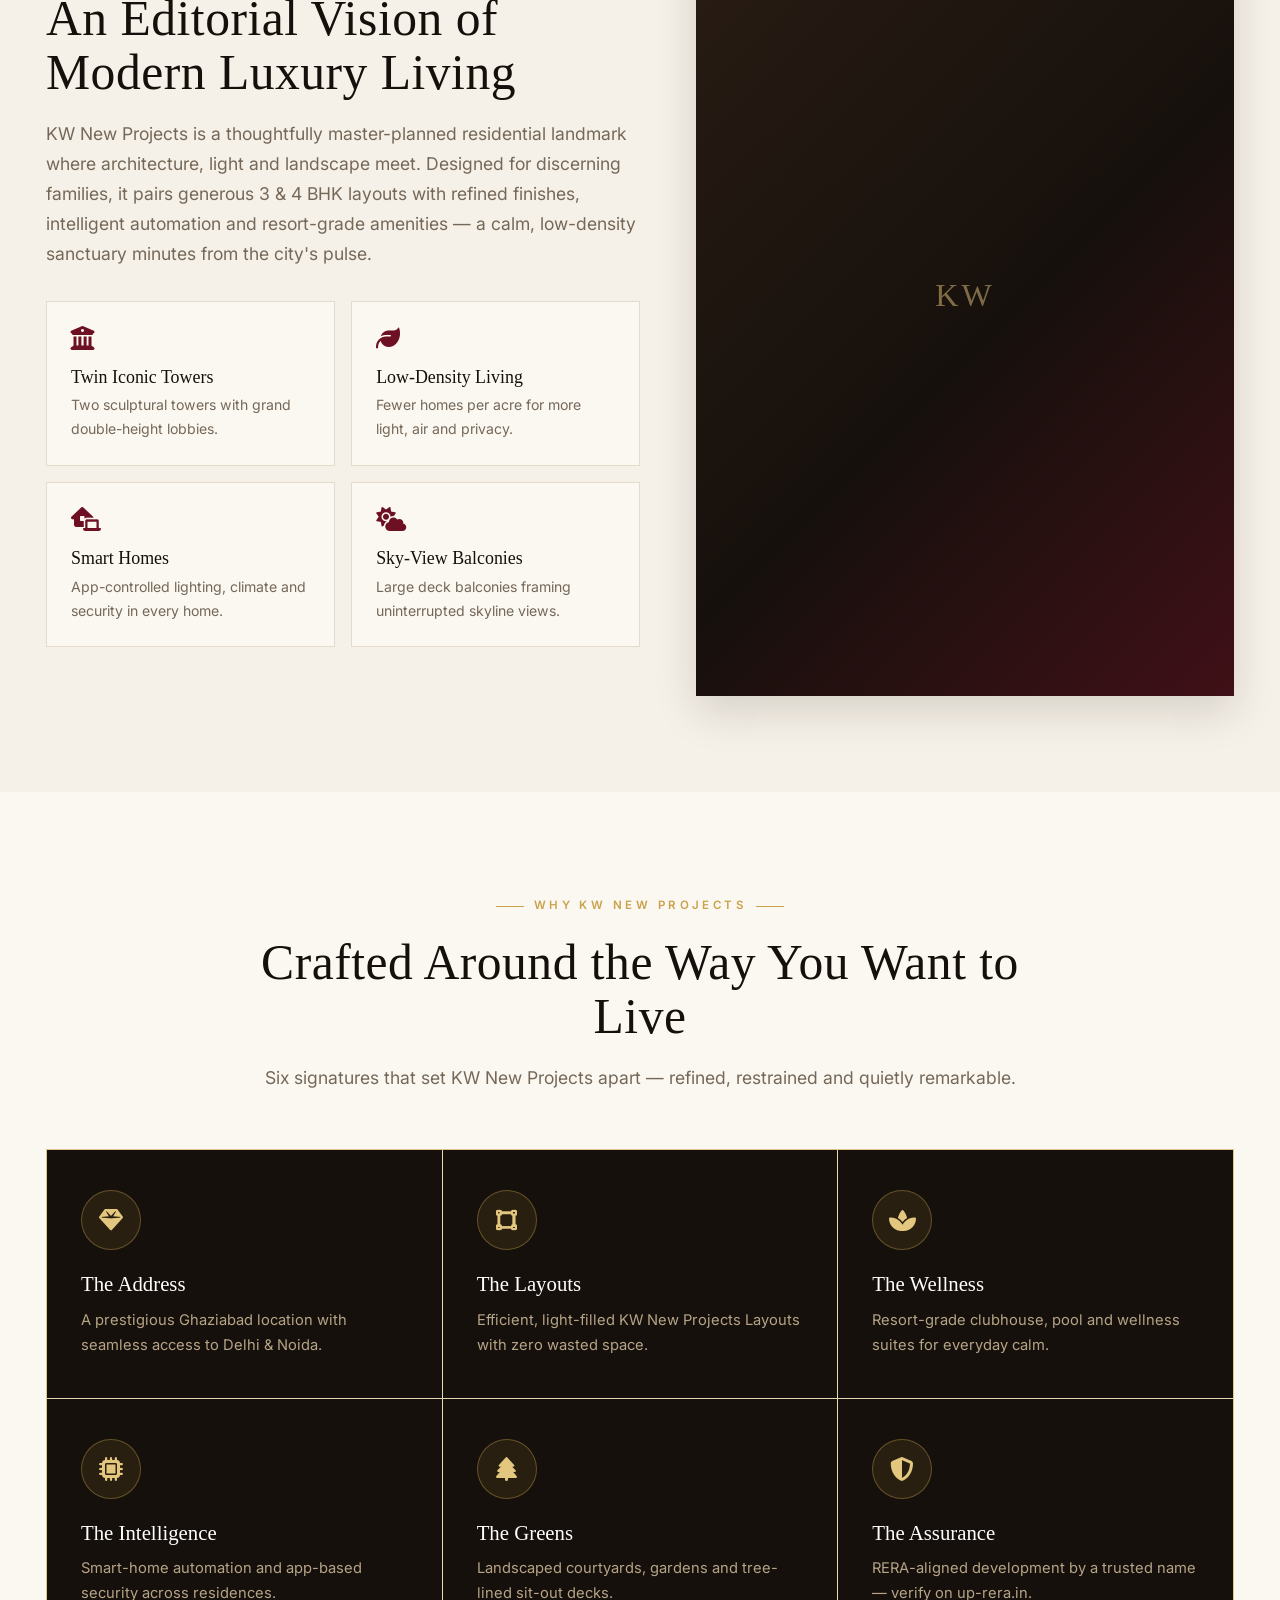
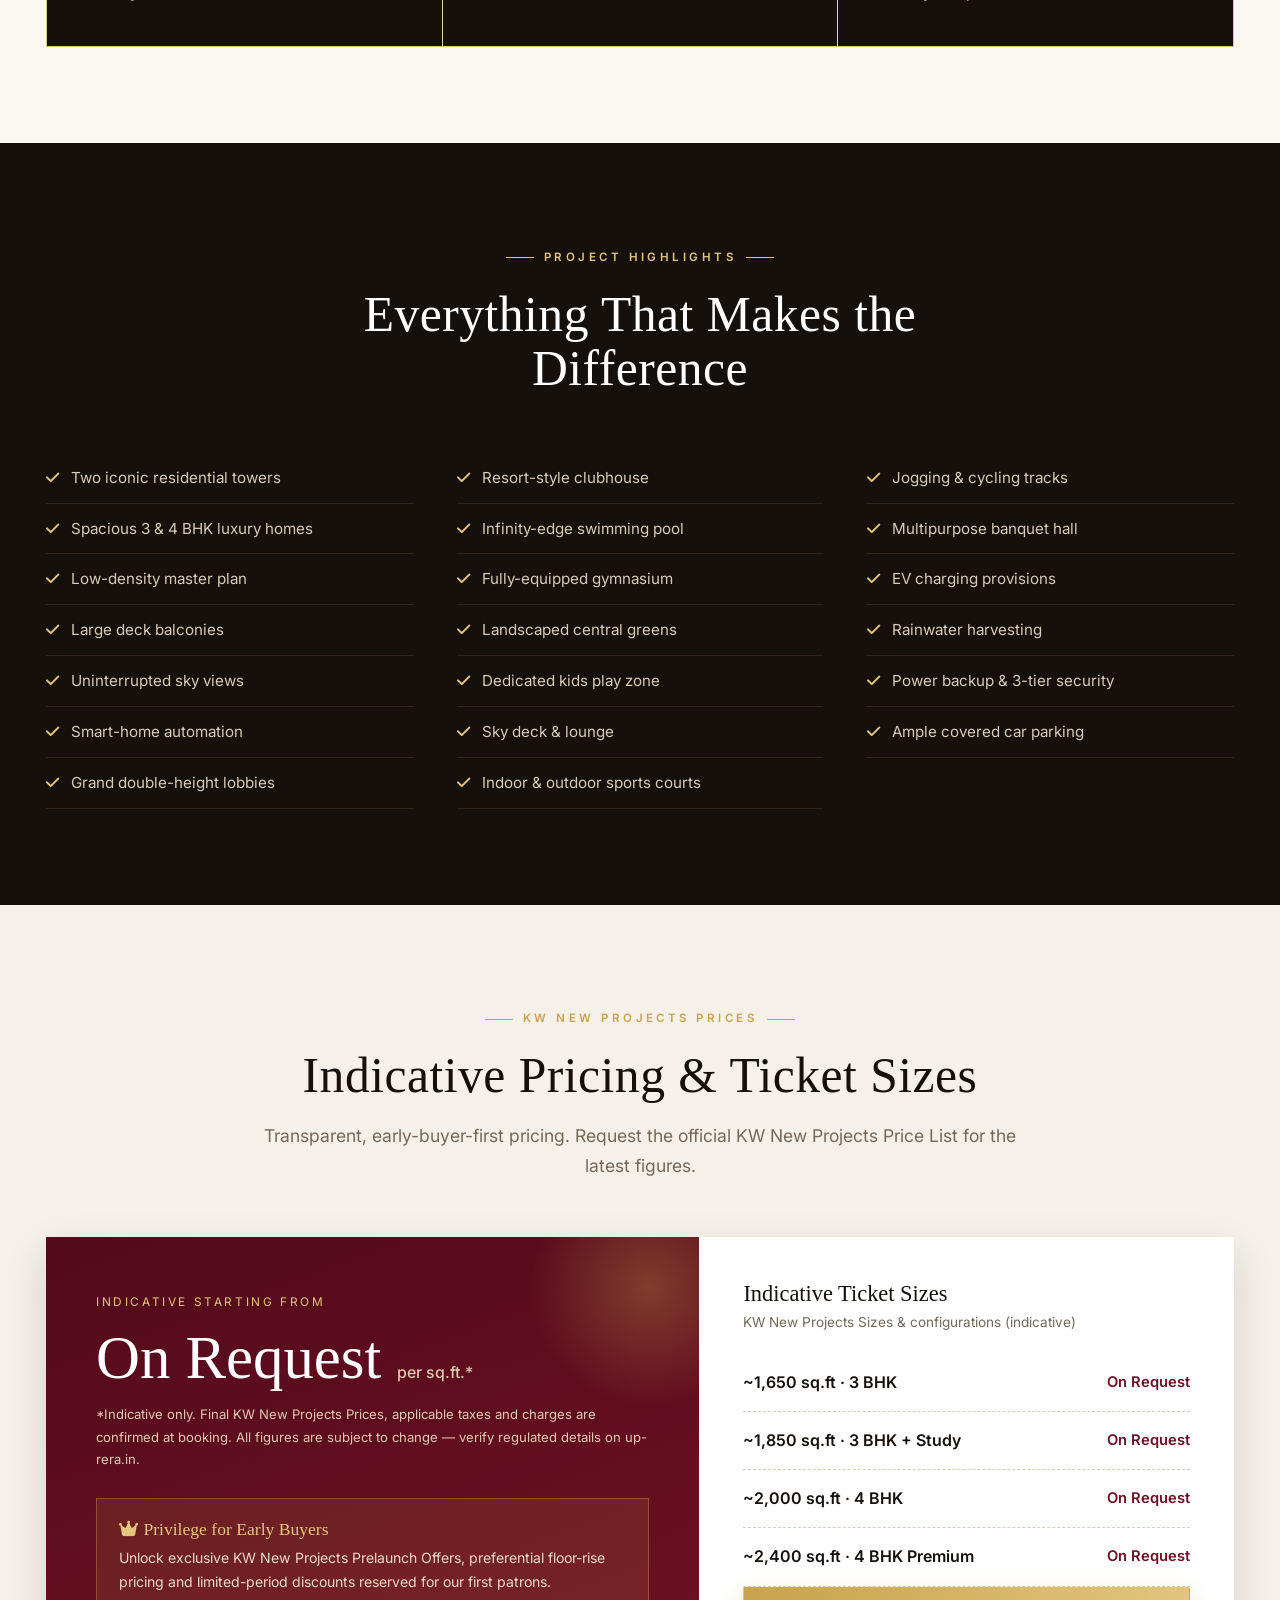
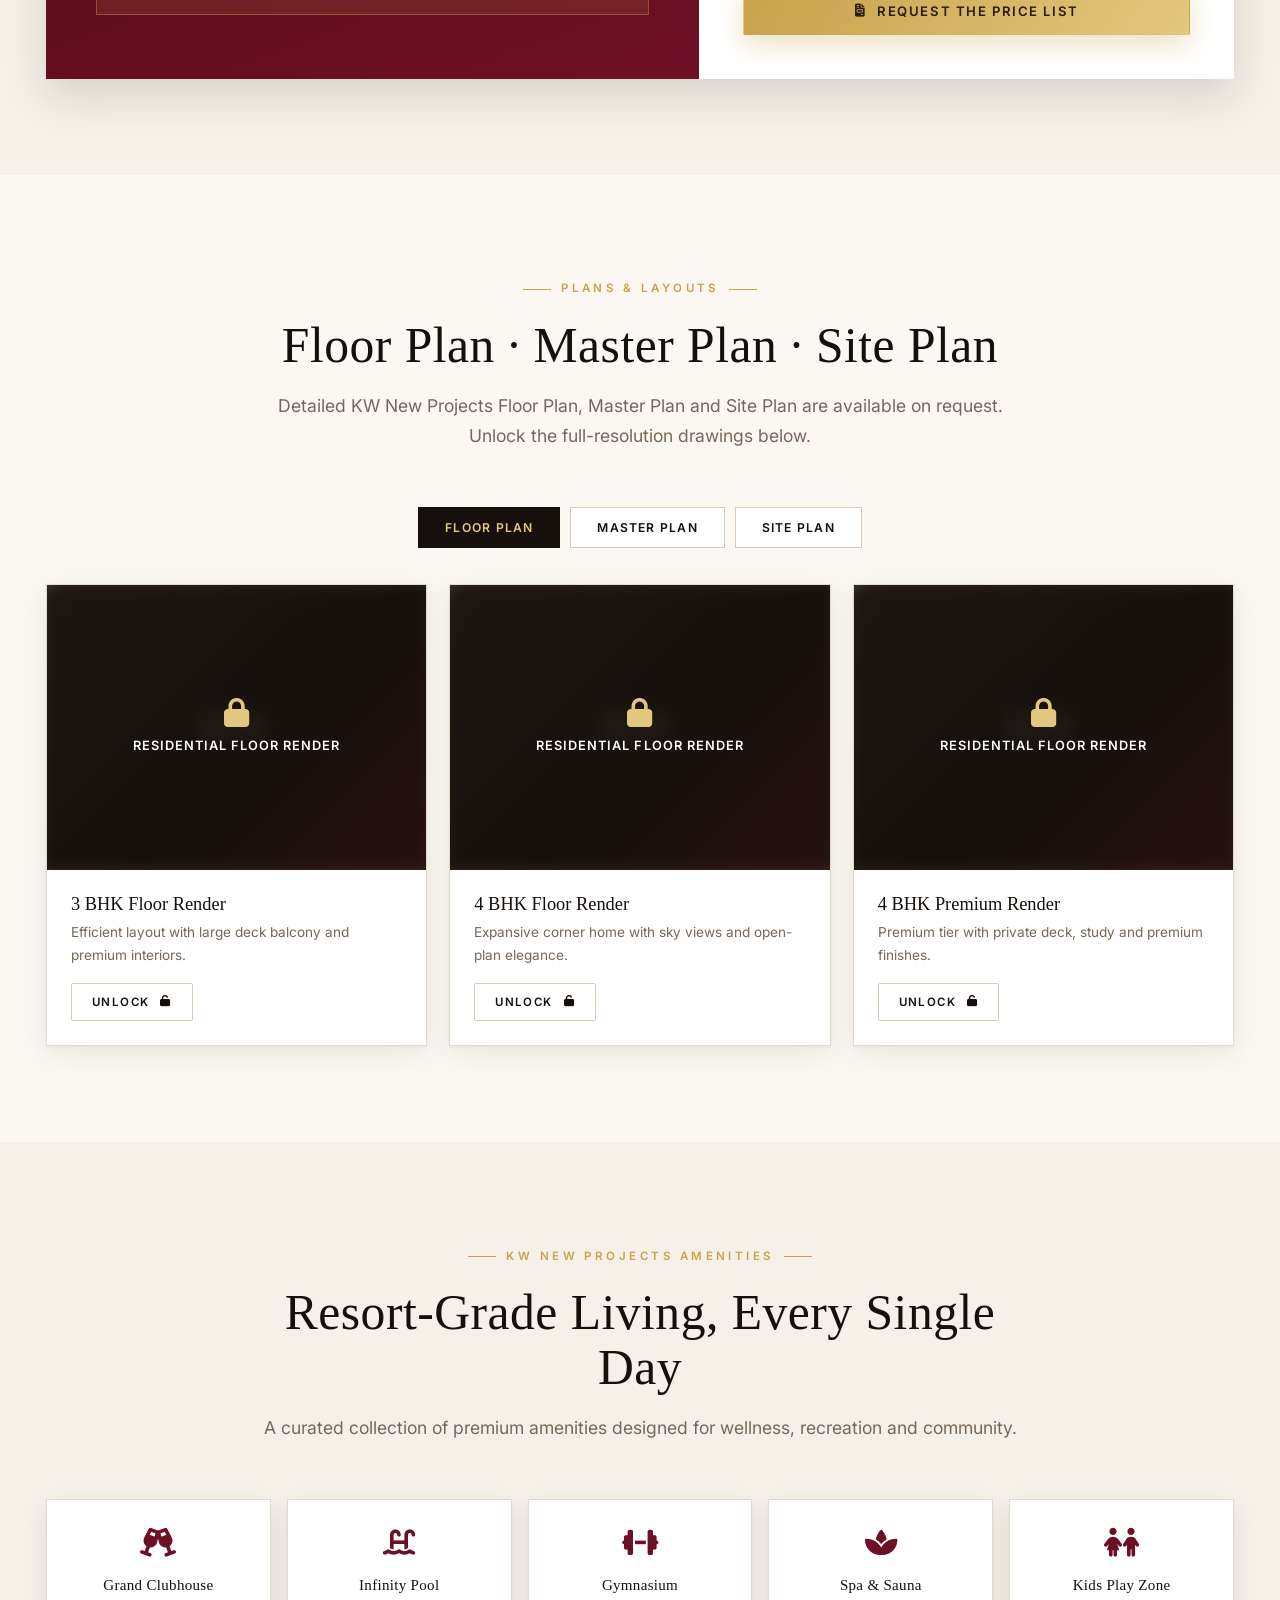
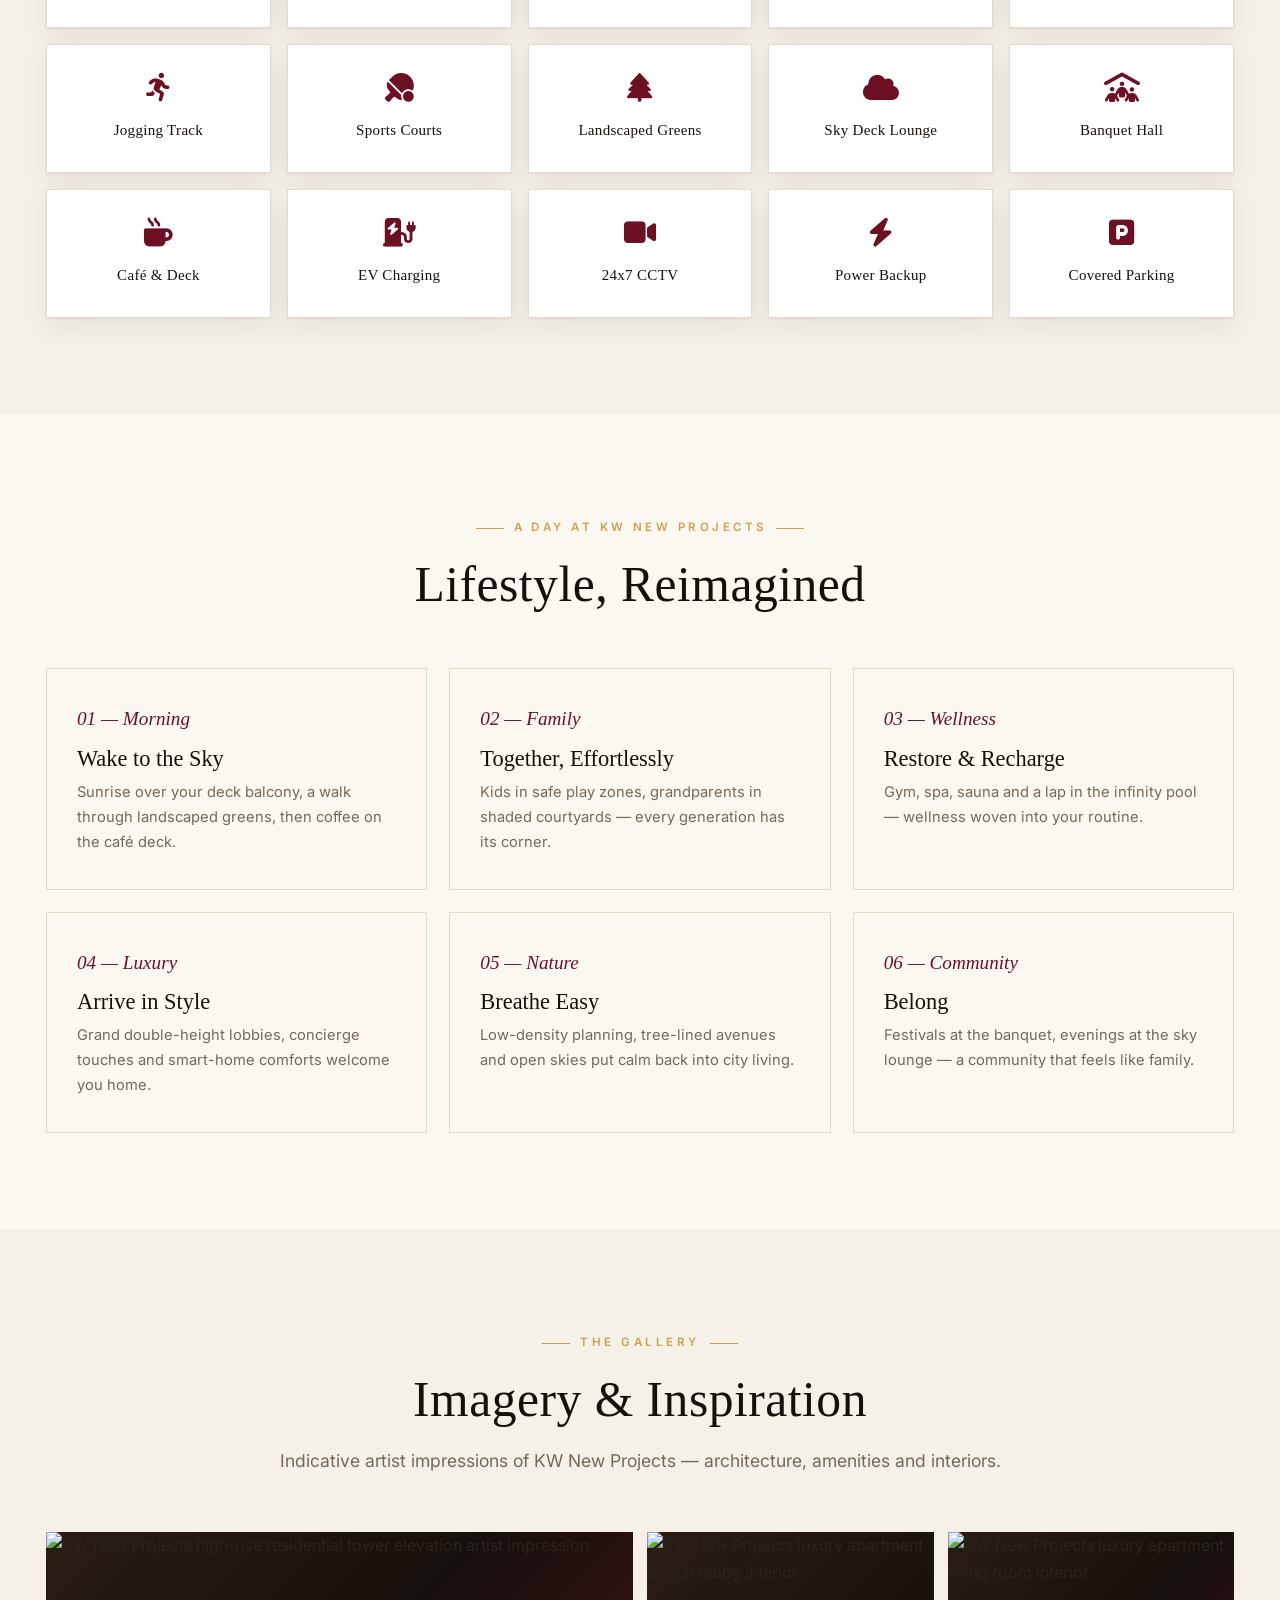
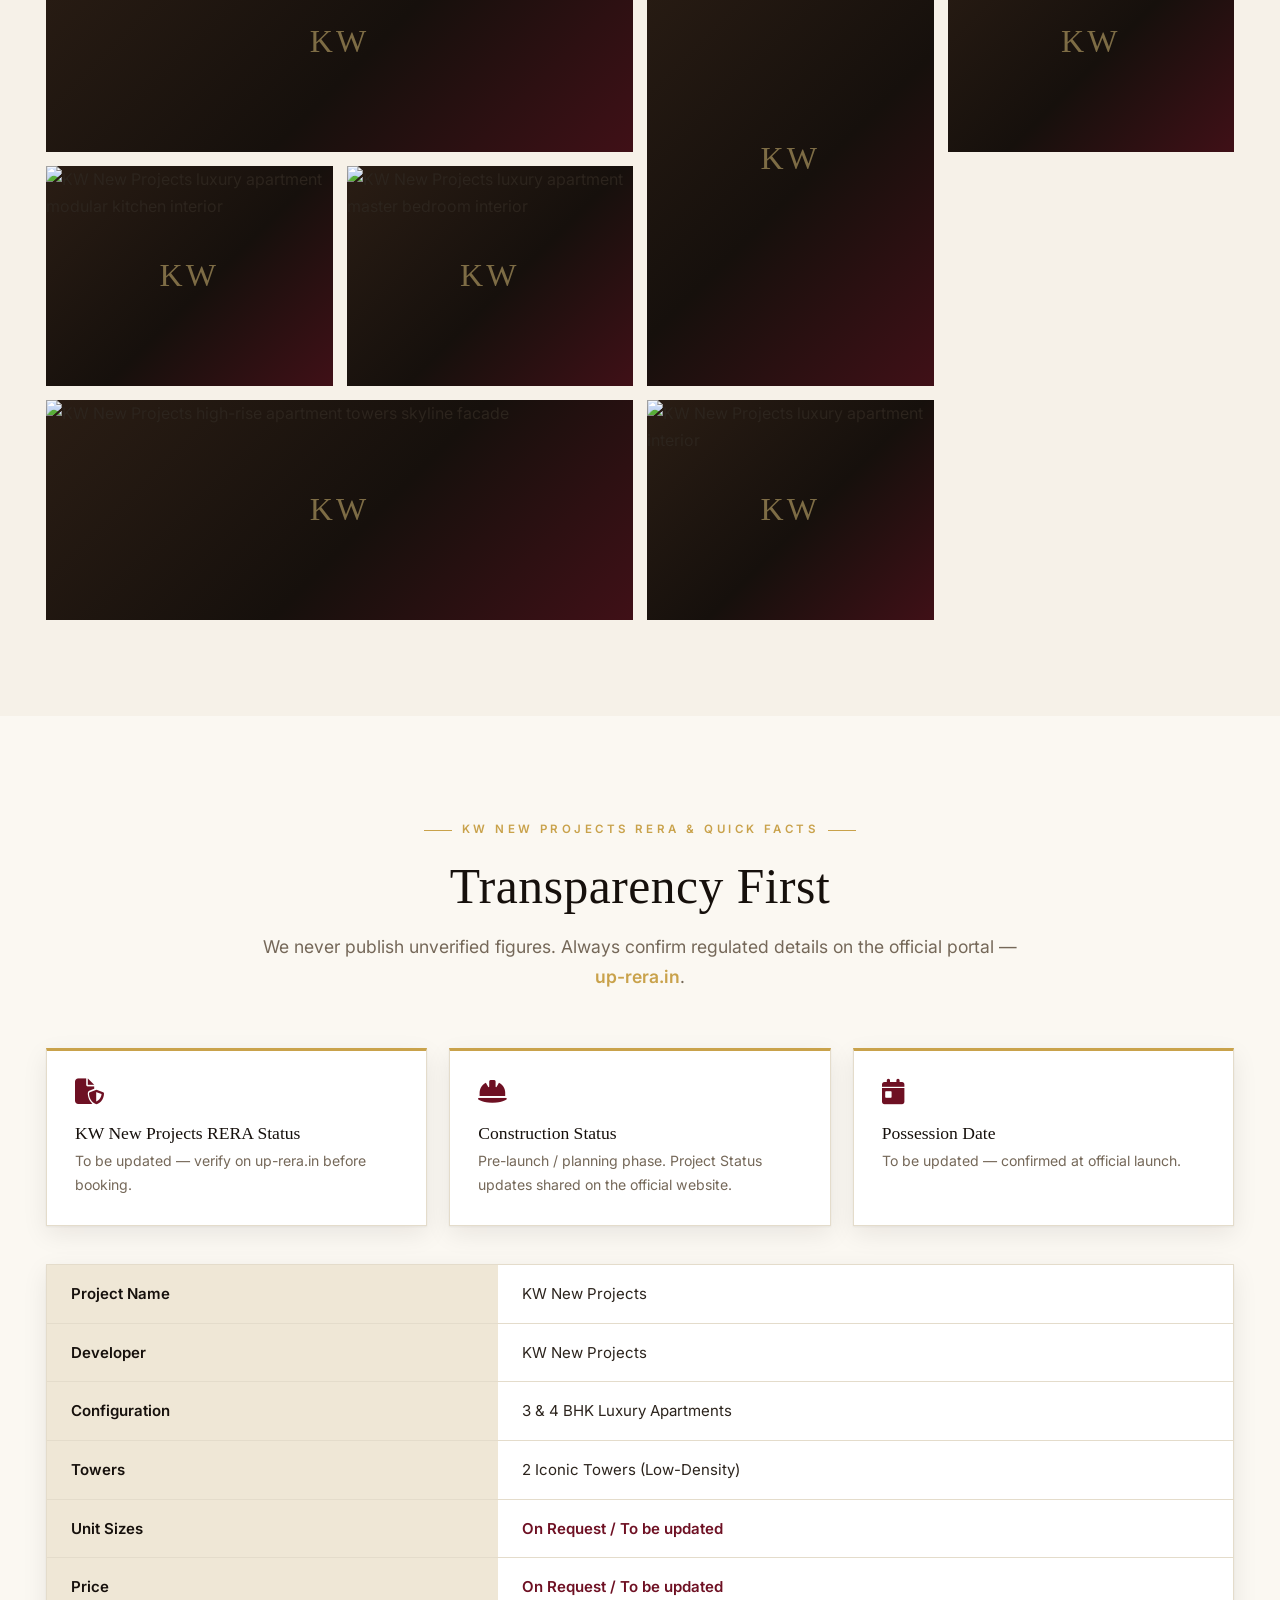
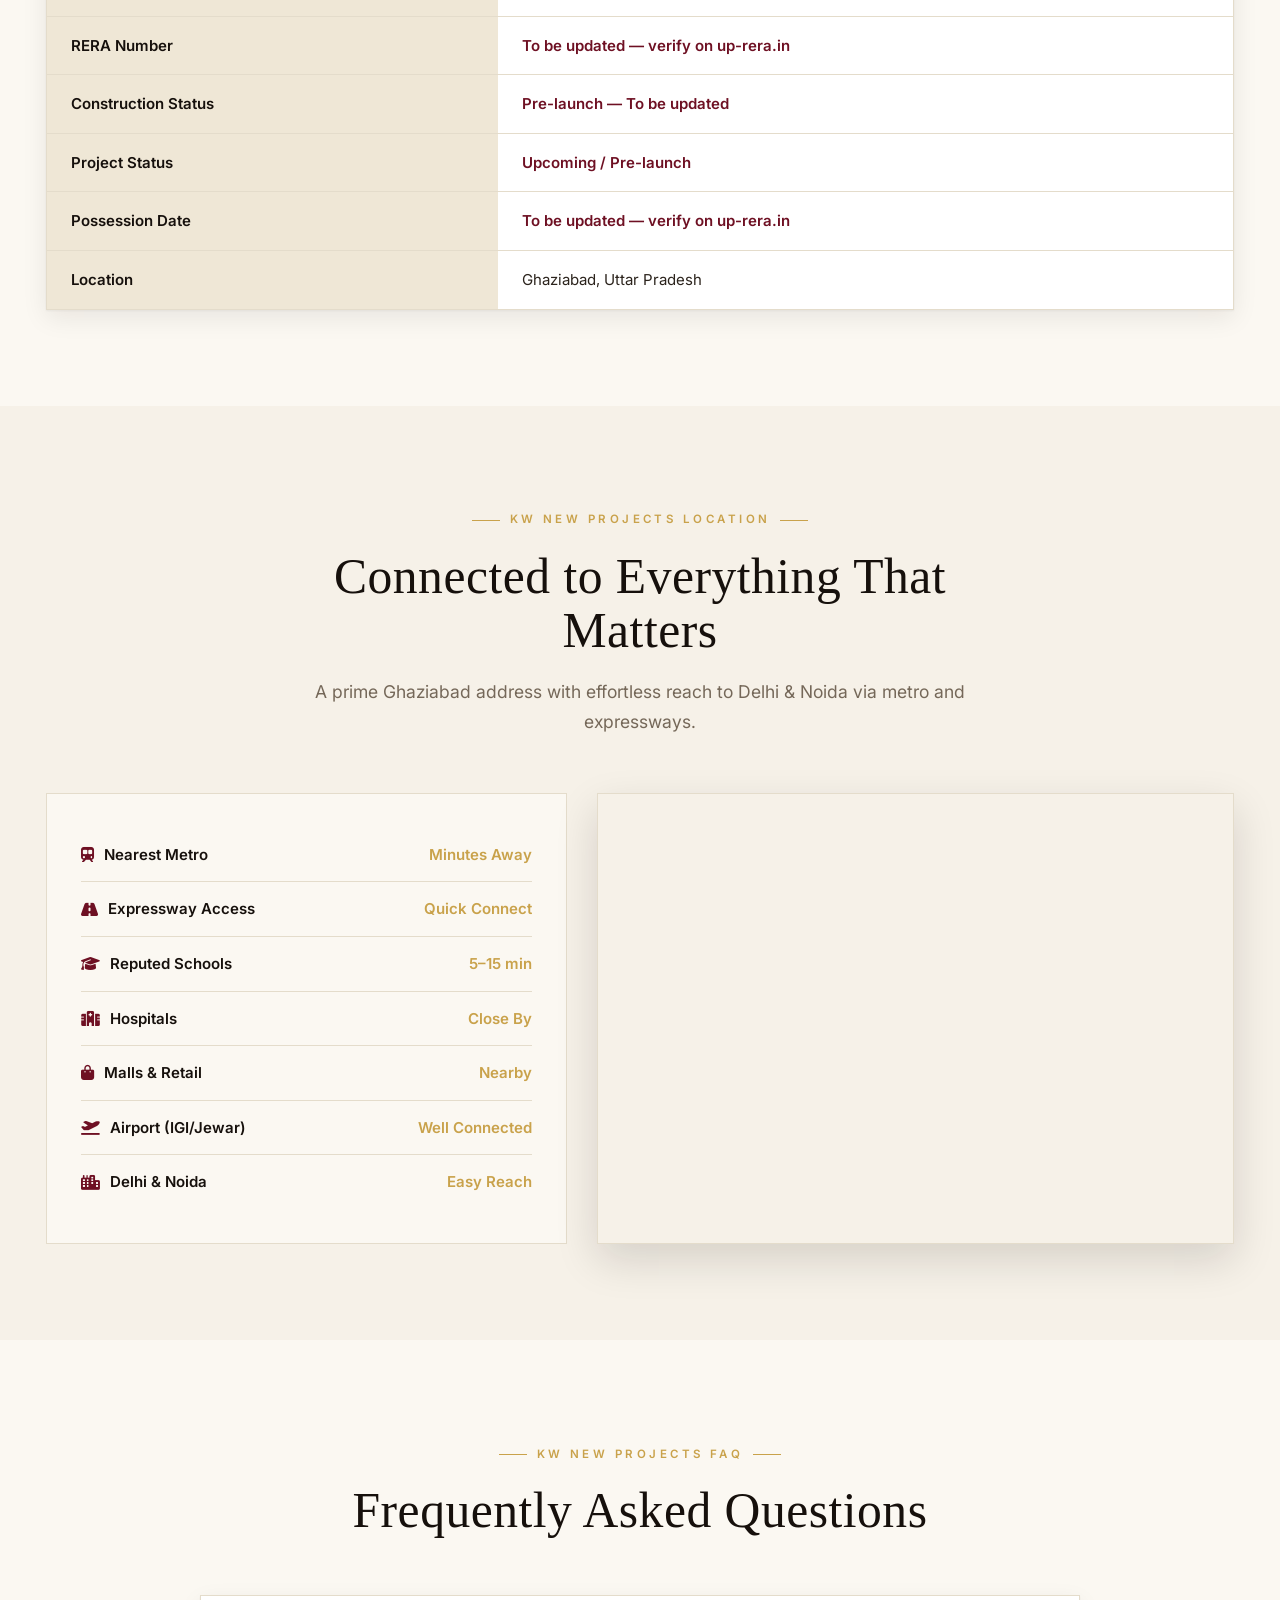
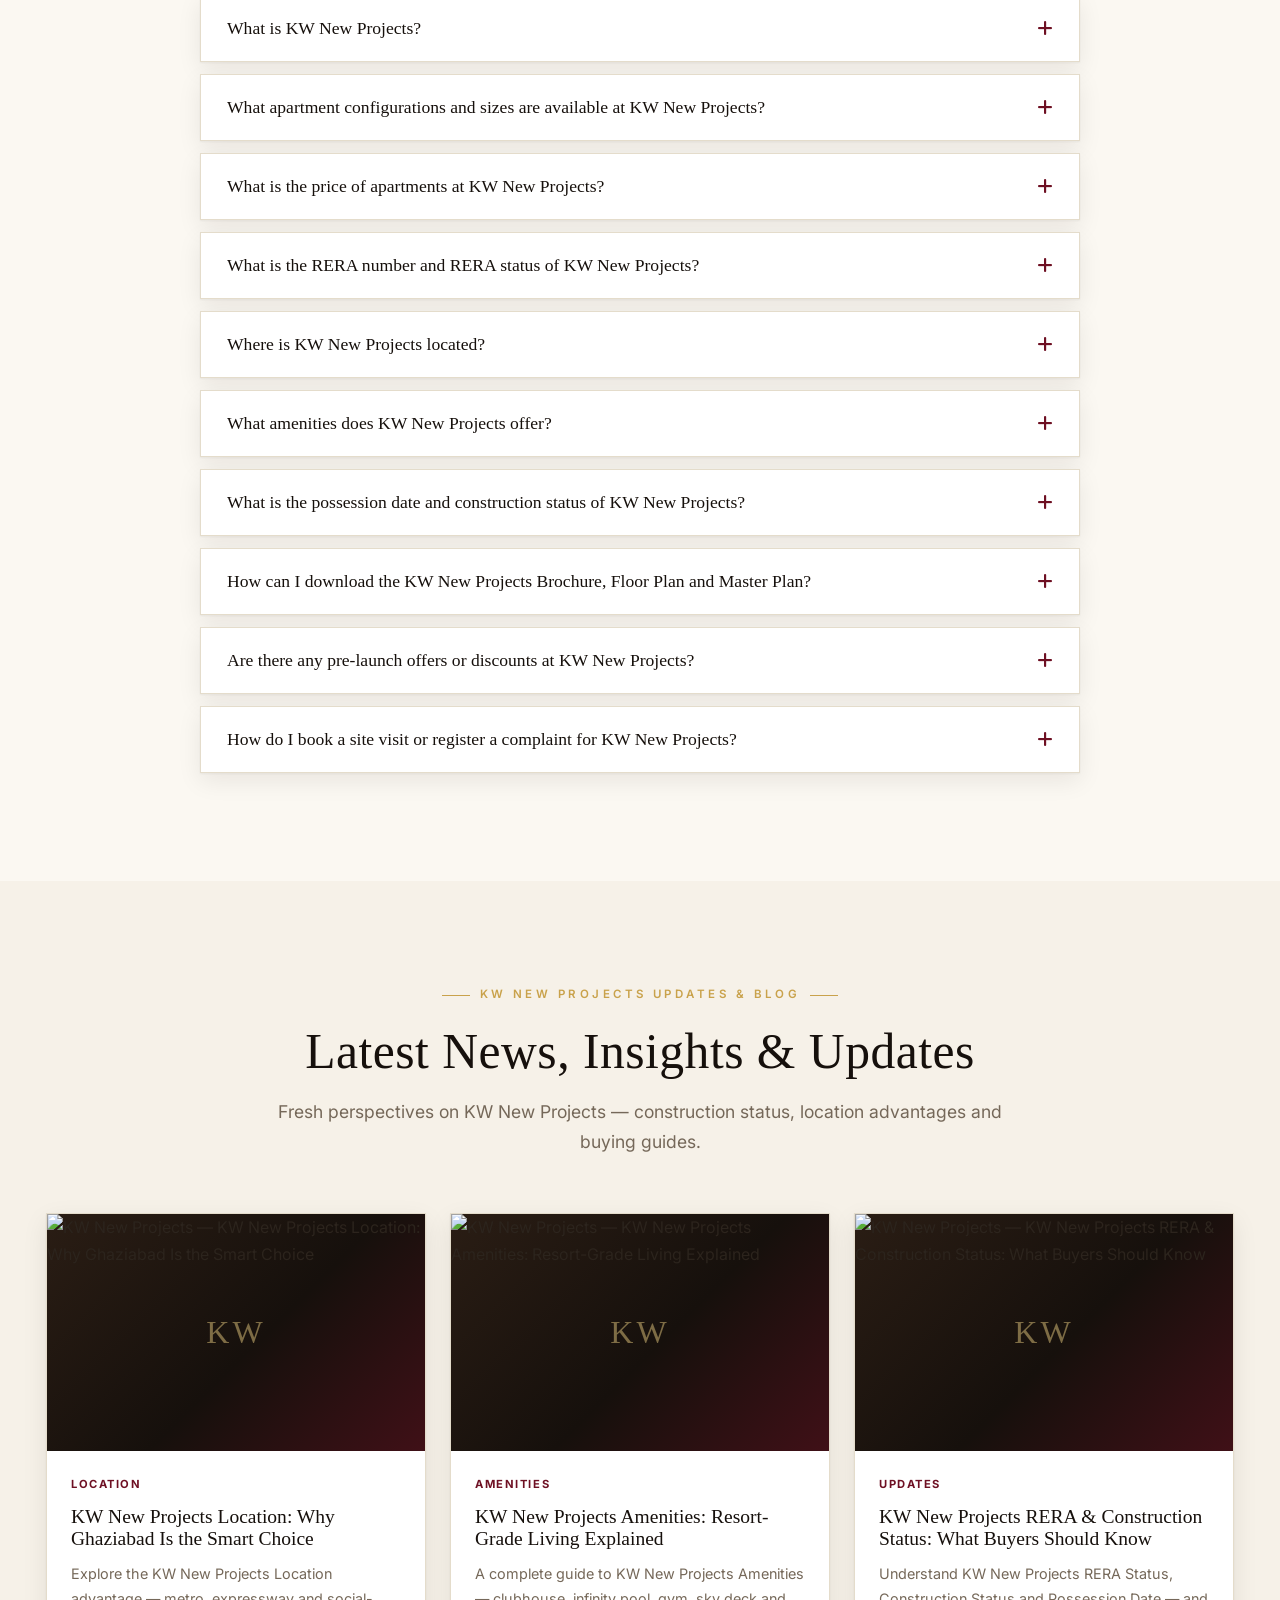
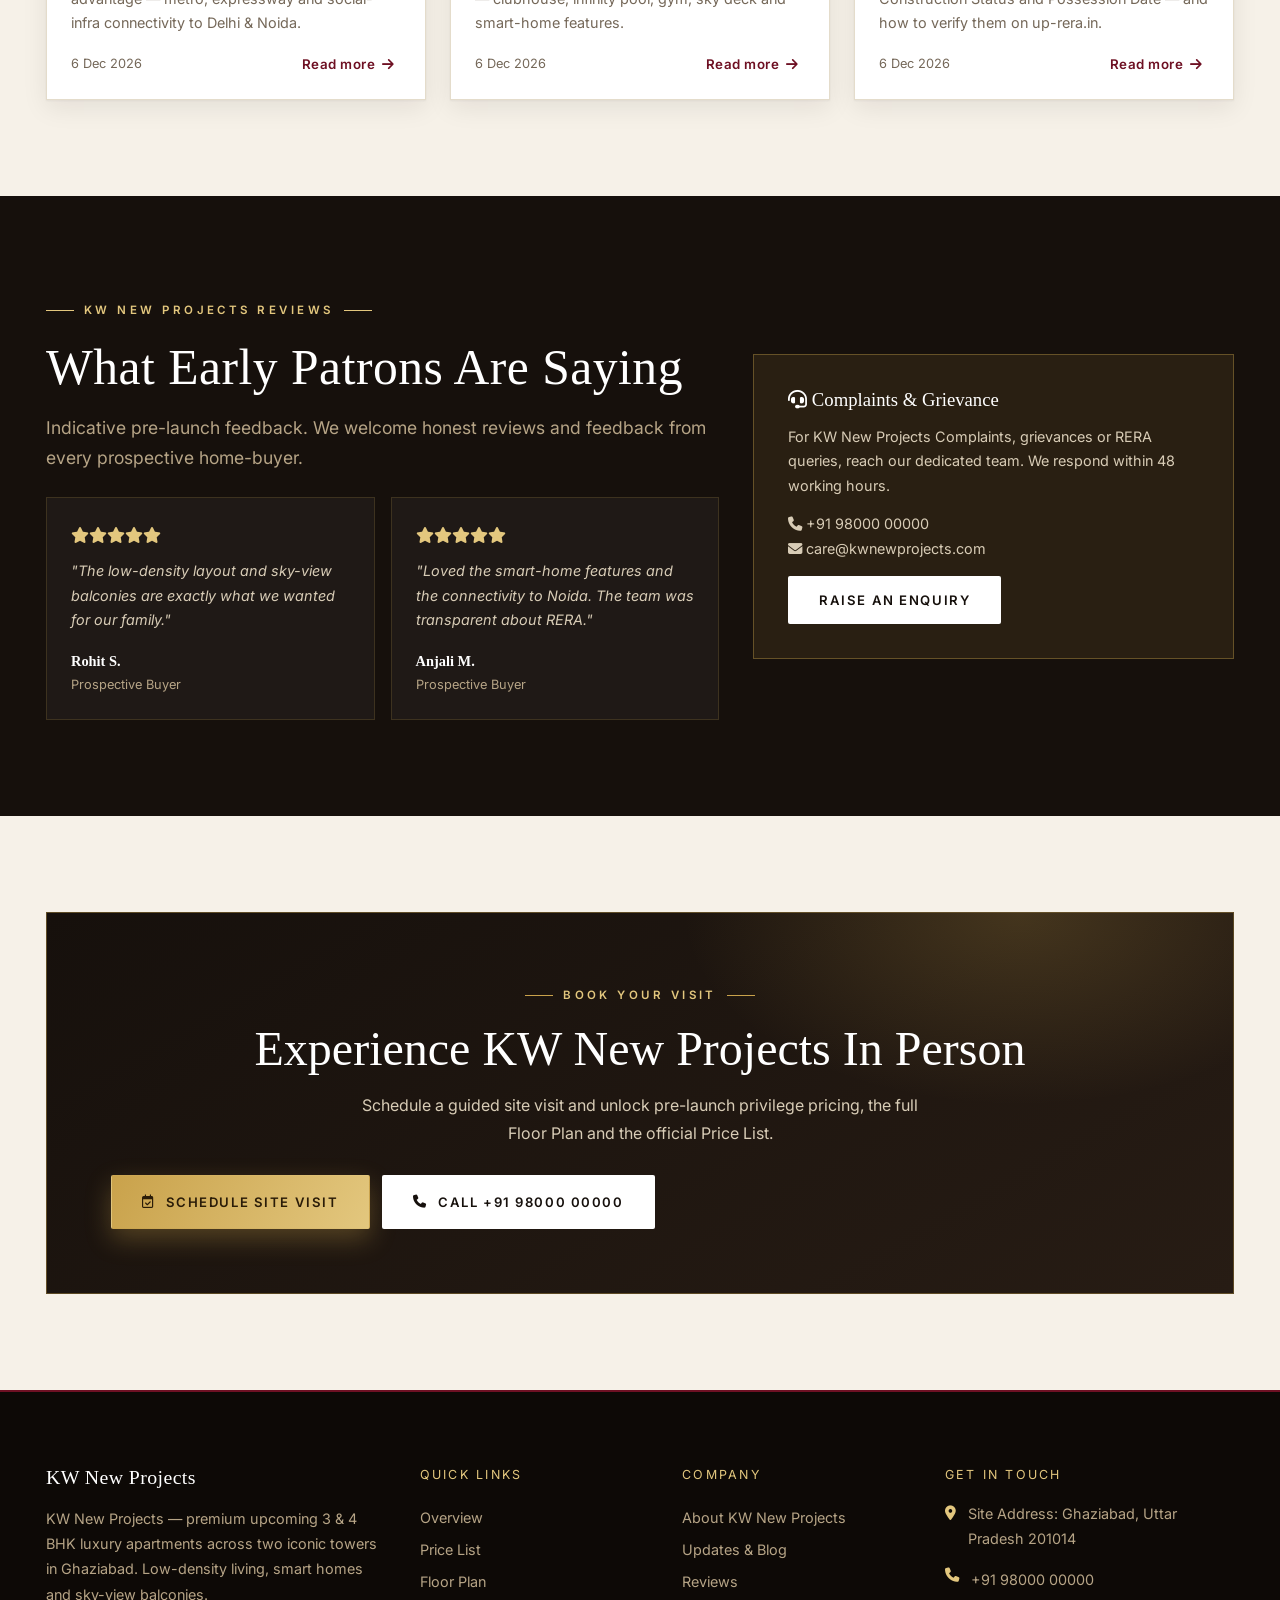
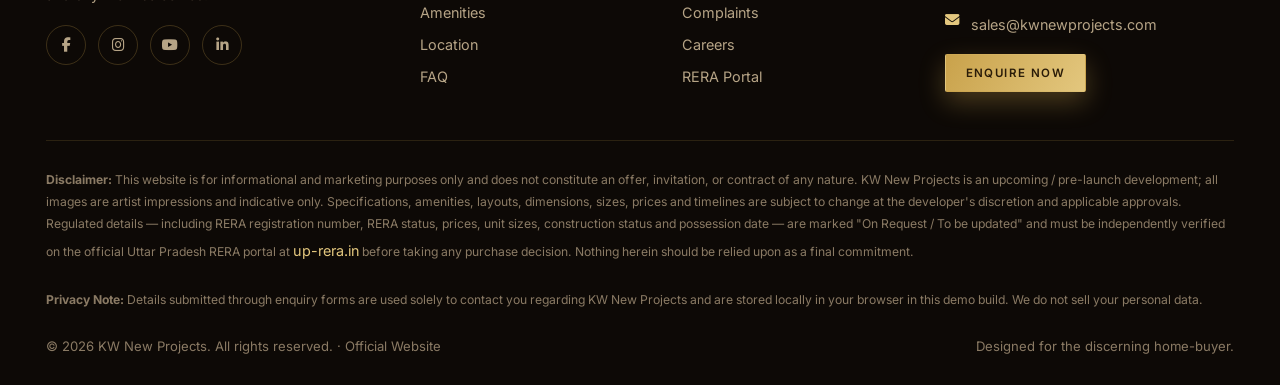
==== commit 5b161718: "Make email optional; add strict mobile number validation - Email field optional across all forms; na" ====
--- a/index.html
+++ b/index.html
@@ -256,8 +256,8 @@
           <input id="hl-phone" name="phone" type="tel" placeholder="+91 98000 00000" required autocomplete="tel" pattern="[0-9+\-\s]{7,15}">
         </div>
         <div class="field">
-          <label for="hl-email">Email Address</label>
-          <input id="hl-email" name="email" type="email" placeholder="you@email.com" required autocomplete="email">
+          <label for="hl-email">Email Address <span style="color:var(--muted);font-weight:400">(optional)</span></label>
+          <input id="hl-email" name="email" type="email" placeholder="you@email.com" autocomplete="email">
         </div>
         <div class="field">
           <label for="hl-config">Configuration of Interest</label>
@@ -688,7 +688,7 @@
       <div class="field"><label>Full Name</label><input name="name" type="text" required placeholder="Your name"></div>
       <div class="form-row">
         <div class="field"><label>Phone</label><input name="phone" type="tel" required placeholder="+91 98000 00000" pattern="[0-9+\-\s]{7,15}"></div>
-        <div class="field"><label>Email</label><input name="email" type="email" required placeholder="you@email.com"></div>
+        <div class="field"><label>Email <span style="color:var(--muted);font-weight:400">(optional)</span></label><input name="email" type="email" placeholder="you@email.com"></div>
       </div>
       <div class="field"><label>Configuration</label><select name="config" required><option value="">Select</option><option>3 BHK</option><option>4 BHK</option><option>3 &amp; 4 BHK</option></select></div>
       <button class="btn btn--copper btn--block" type="submit">Submit Enquiry</button>
@@ -708,7 +708,7 @@
       <div class="field"><label>Full Name</label><input name="name" type="text" required placeholder="Your name"></div>
       <div class="form-row">
         <div class="field"><label>Phone</label><input name="phone" type="tel" required placeholder="+91 98000 00000" pattern="[0-9+\-\s]{7,15}"></div>
-        <div class="field"><label>Email</label><input name="email" type="email" required placeholder="you@email.com"></div>
+        <div class="field"><label>Email <span style="color:var(--muted);font-weight:400">(optional)</span></label><input name="email" type="email" placeholder="you@email.com"></div>
       </div>
       <div class="field"><label>Configuration</label><select name="config" required><option value="">Select</option><option>3 BHK</option><option>4 BHK</option><option>3 &amp; 4 BHK</option></select></div>
       <button class="btn btn--copper btn--block" type="submit"><i class="fa-solid fa-download"></i> Unlock &amp; Download KW New Projects Brochure</button>
@@ -728,7 +728,7 @@
       <div class="field"><label>Full Name</label><input name="name" type="text" required placeholder="Your name"></div>
       <div class="form-row">
         <div class="field"><label>Phone</label><input name="phone" type="tel" required placeholder="+91 98000 00000" pattern="[0-9+\-\s]{7,15}"></div>
-        <div class="field"><label>Email</label><input name="email" type="email" required placeholder="you@email.com"></div>
+        <div class="field"><label>Email <span style="color:var(--muted);font-weight:400">(optional)</span></label><input name="email" type="email" placeholder="you@email.com"></div>
       </div>
       <div class="field"><label>Configuration</label><select name="config" required><option value="">Select</option><option>3 BHK</option><option>4 BHK</option><option>3 &amp; 4 BHK</option></select></div>
       <button class="btn btn--copper btn--block" type="submit">Send Me the Price List</button>
@@ -748,7 +748,7 @@
       <div class="field"><label>Full Name</label><input name="name" type="text" required placeholder="Your name"></div>
       <div class="form-row">
         <div class="field"><label>Phone</label><input name="phone" type="tel" required placeholder="+91 98000 00000" pattern="[0-9+\-\s]{7,15}"></div>
-        <div class="field"><label>Email</label><input name="email" type="email" required placeholder="you@email.com"></div>
+        <div class="field"><label>Email <span style="color:var(--muted);font-weight:400">(optional)</span></label><input name="email" type="email" placeholder="you@email.com"></div>
       </div>
       <div class="form-row">
         <div class="field"><label>Configuration</label><select name="config" required><option value="">Select</option><option>3 BHK</option><option>4 BHK</option><option>3 &amp; 4 BHK</option></select></div>
--- a/style.css
+++ b/style.css
@@ -619,3 +619,31 @@
   .amenities-grid { grid-template-columns: repeat(2, 1fr); }
   .overview__grid { gap: 30px; }
 }
+
+/* =========================================================================
+   Mobile-friendliness hardening — prevent scroll-lock traps & overflow
+   ========================================================================= */
+html { overflow-x: hidden; }
+body { -webkit-overflow-scrolling: touch; }
+/* Scroll lock used by modals/drawer — released as soon as they close */
+.no-scroll { overflow: hidden !important; }
+.modal__card { overscroll-behavior: contain; }
+/* Long unbreakable strings (URLs, emails) must not force horizontal scroll */
+.facts-table td, .faq-a__inner, .reader__body, .footer__contact li, .ticker__contact a { overflow-wrap: anywhere; }
+
+@media (max-width: 600px) {
+  .floaters { right: 12px; bottom: 12px; gap: 10px; }
+  .floaters a, .floaters button { width: 50px; height: 50px; font-size: 1.2rem; }
+  .facts-table th, .facts-table td { padding: 12px 14px; font-size: .9rem; }
+  .map-wrap, .map-wrap iframe { min-height: 300px; }
+}
+
+/* Prevent content from being clipped on small screens:
+   grid/flex children must be allowed to shrink, and long button
+   labels must wrap instead of forcing the layout wider than the viewport. */
+.hero__grid > *, .overview__grid > *, .pricing > *, .band > *, .loc-grid > *, .footer__grid > * { min-width: 0; }
+.btn { max-width: 100%; }
+@media (max-width: 860px) {
+  .btn { white-space: normal; }
+  .hero__ctas .btn { width: 100%; }
+}
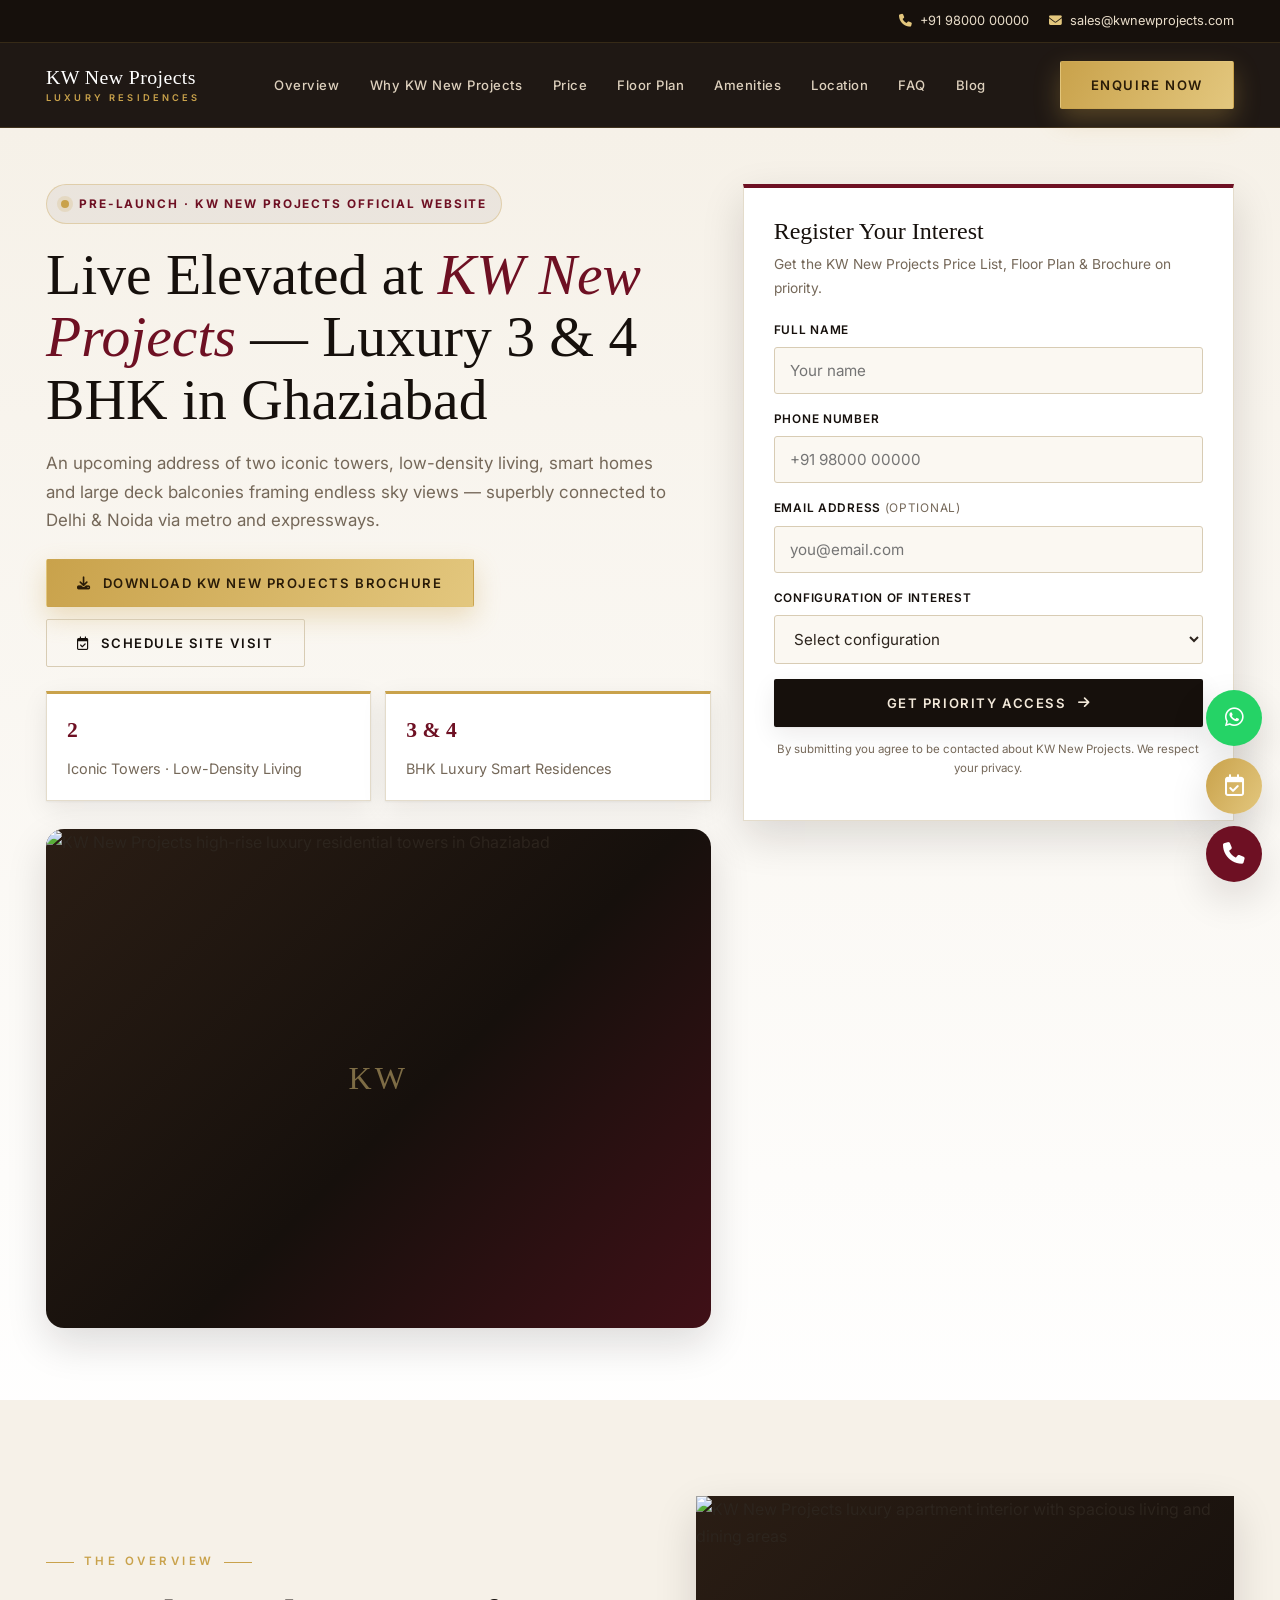
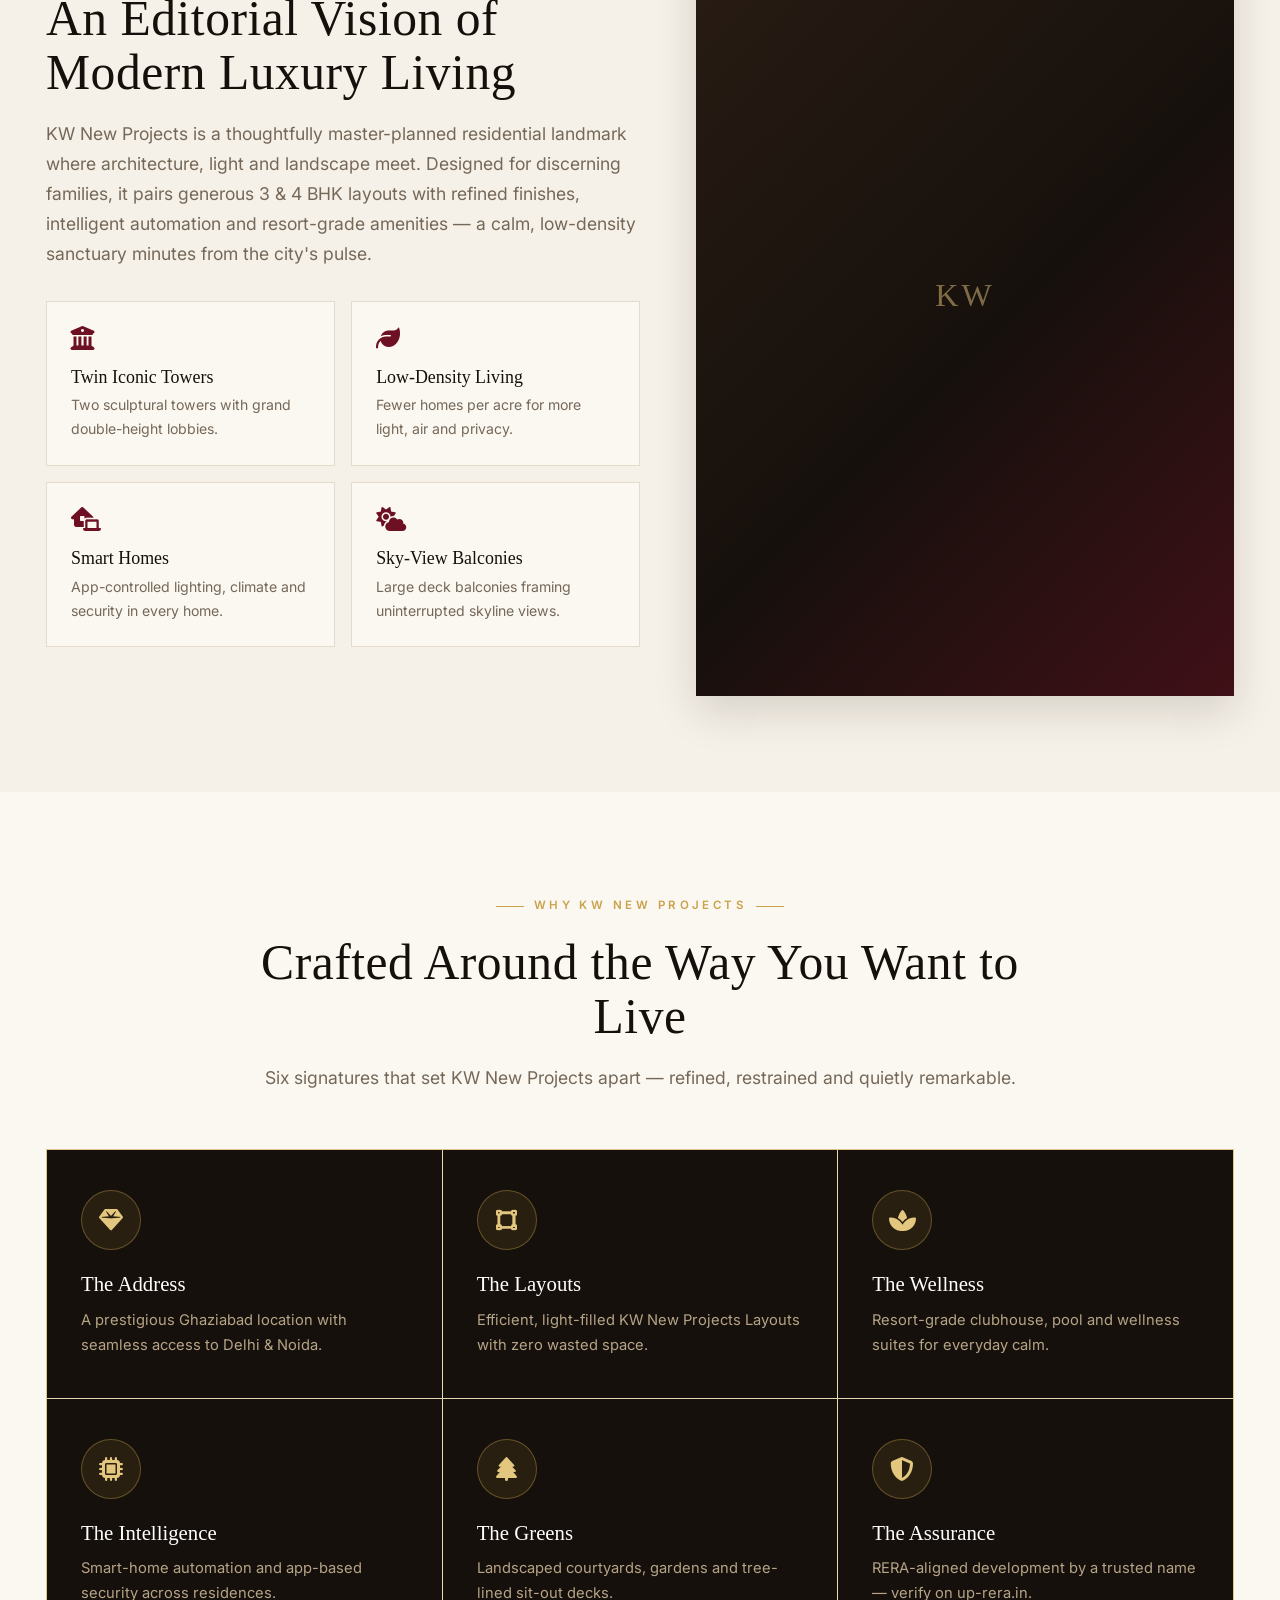
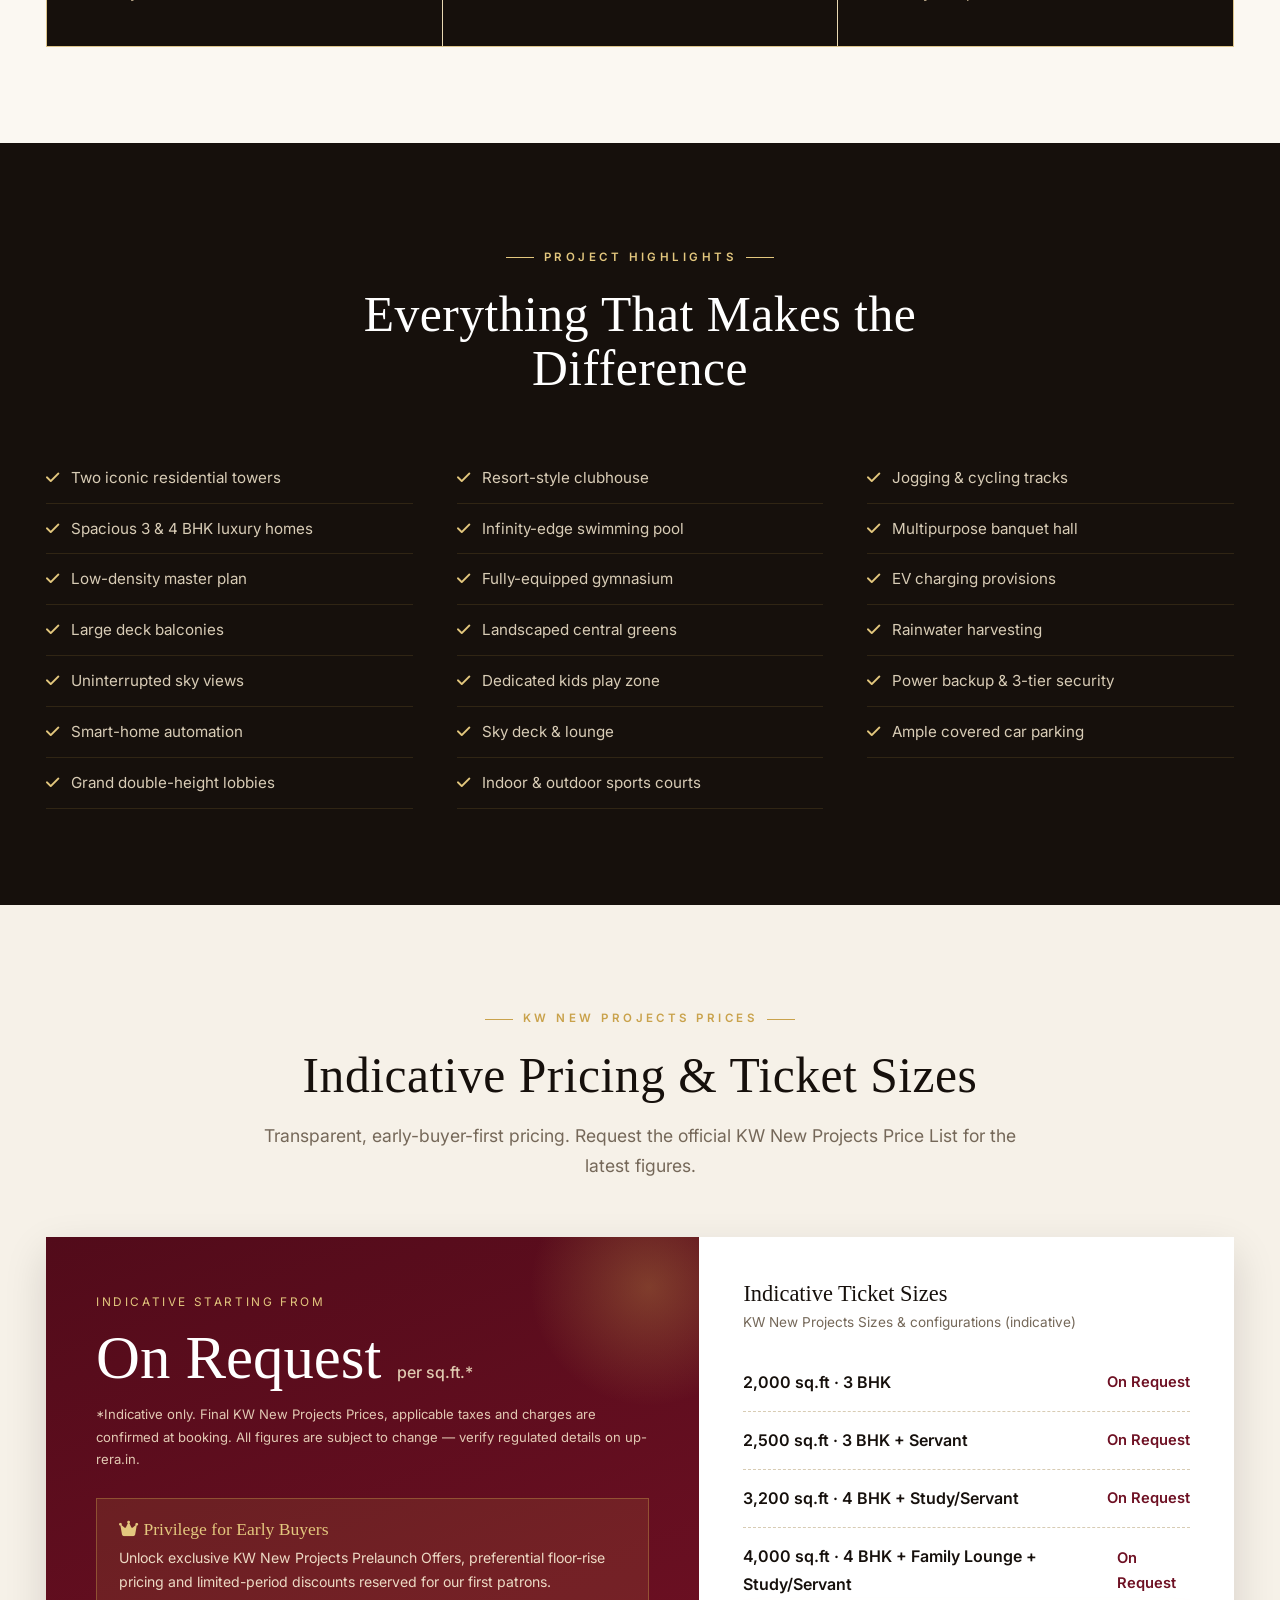
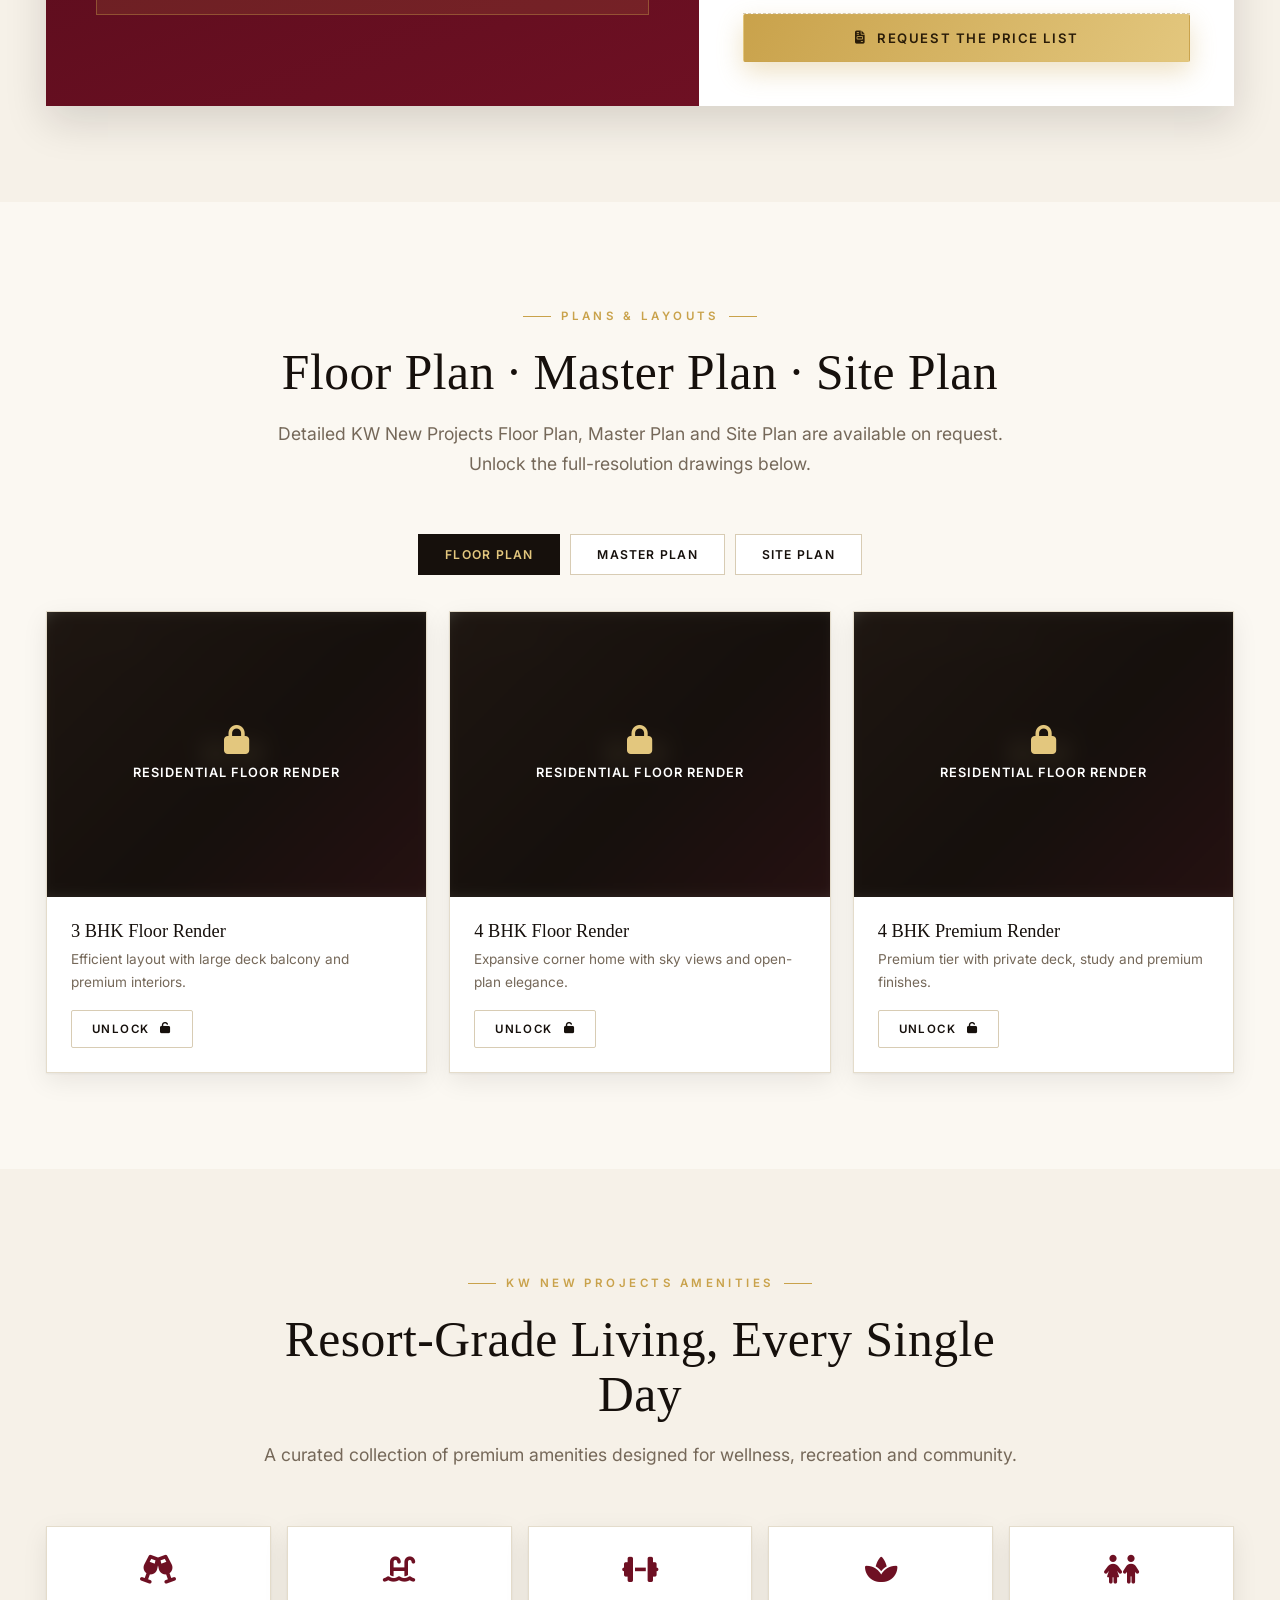
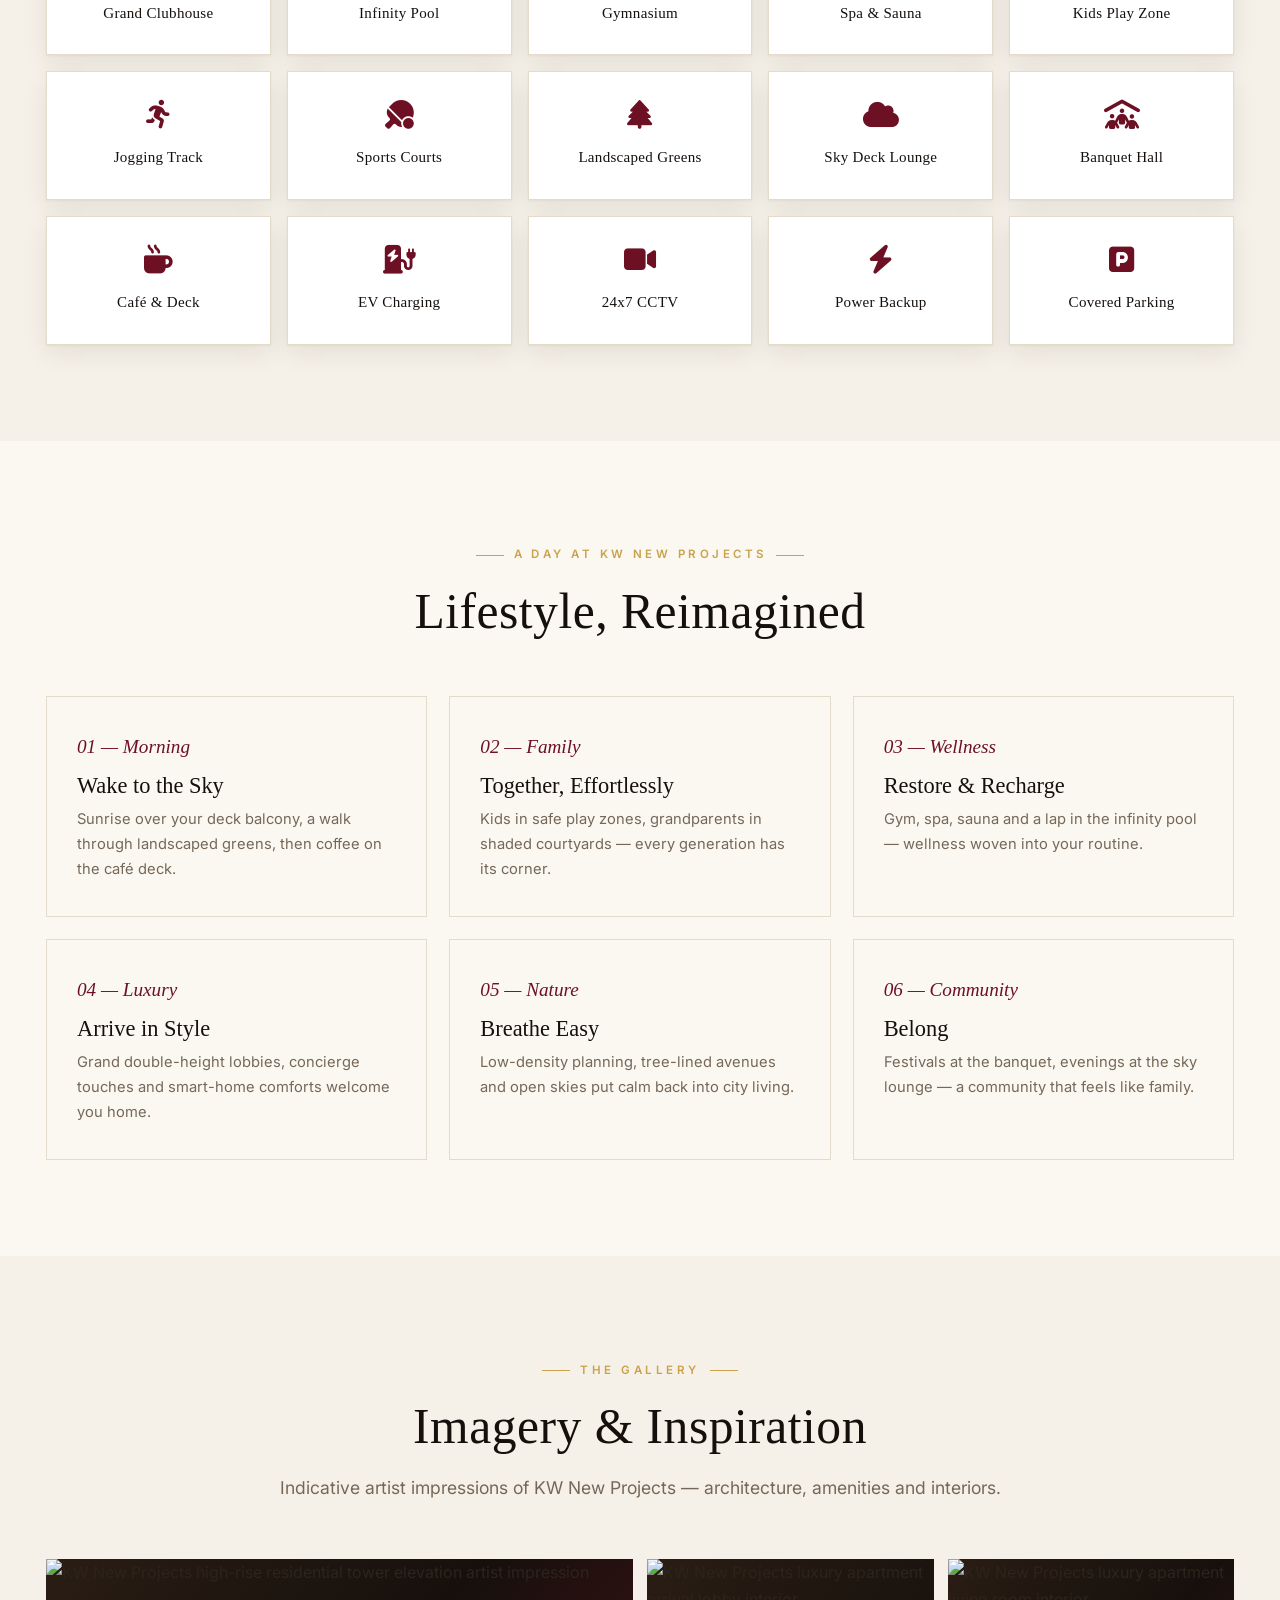
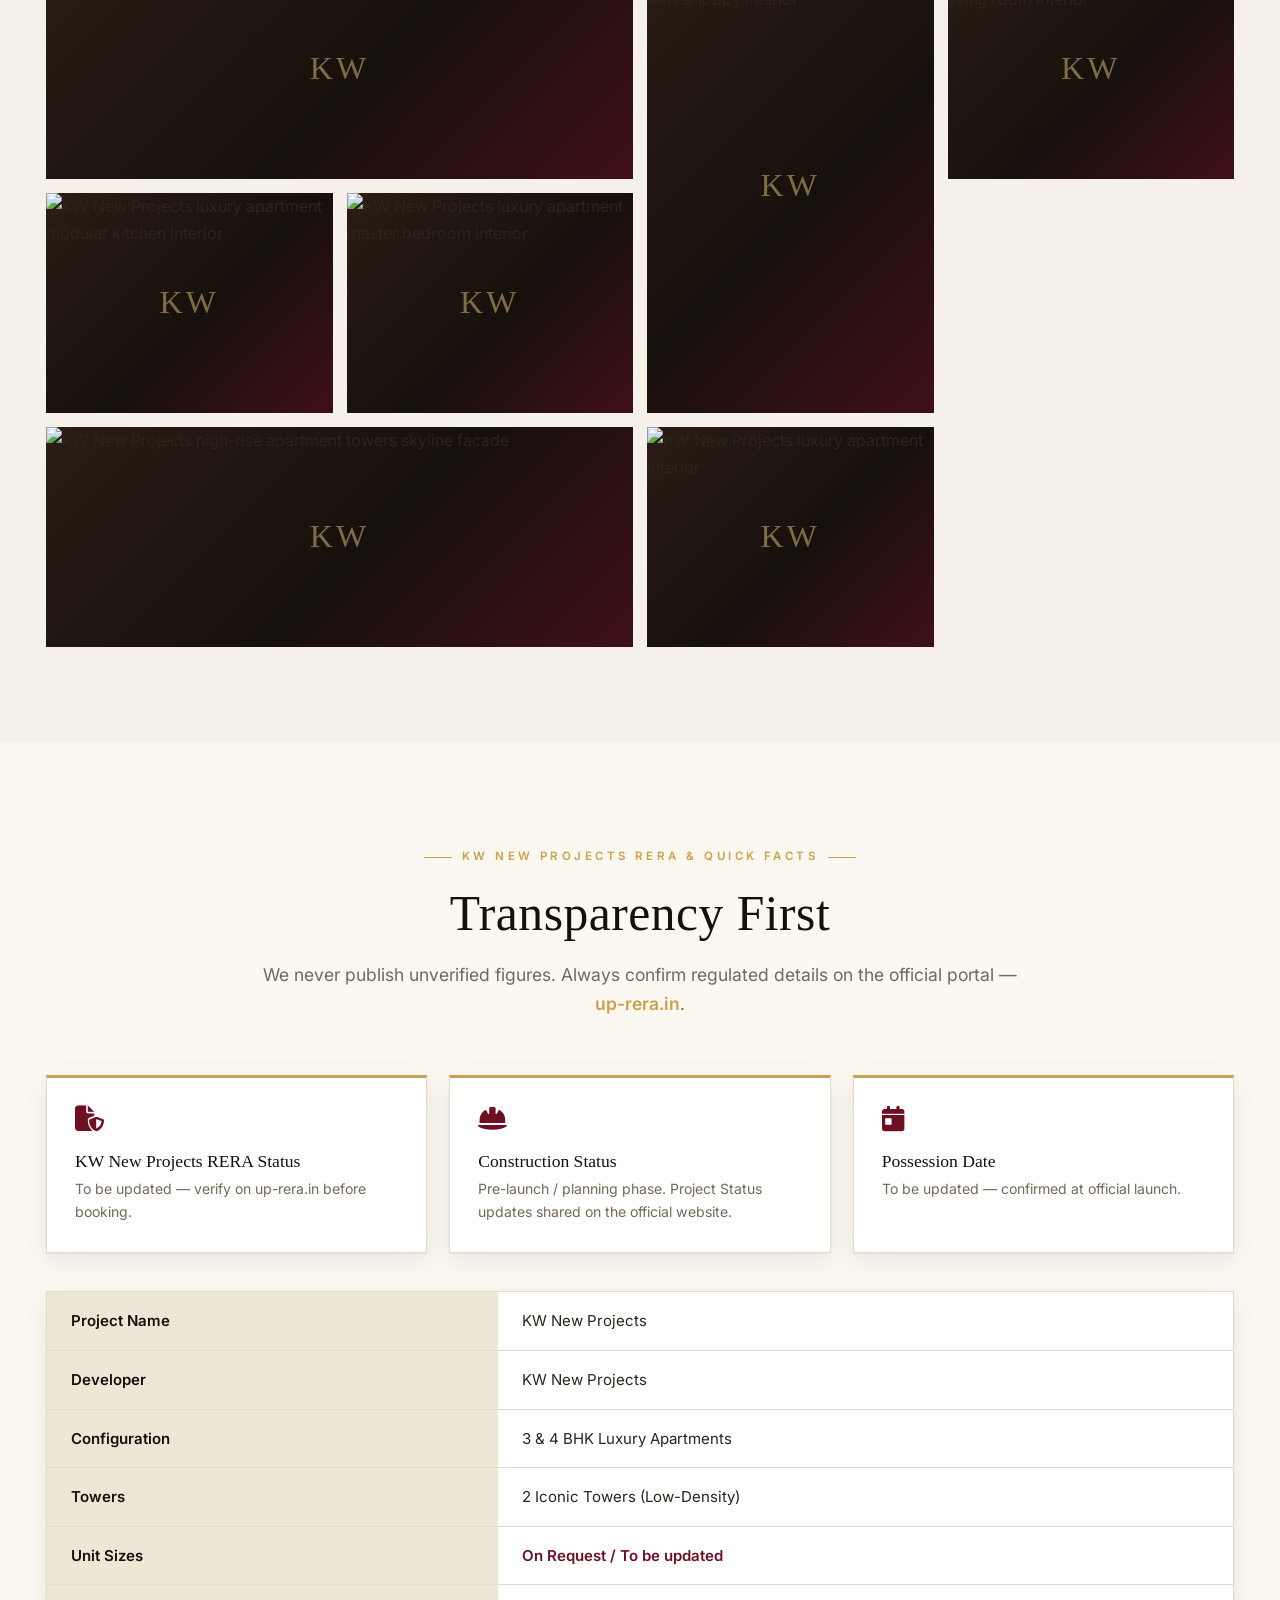
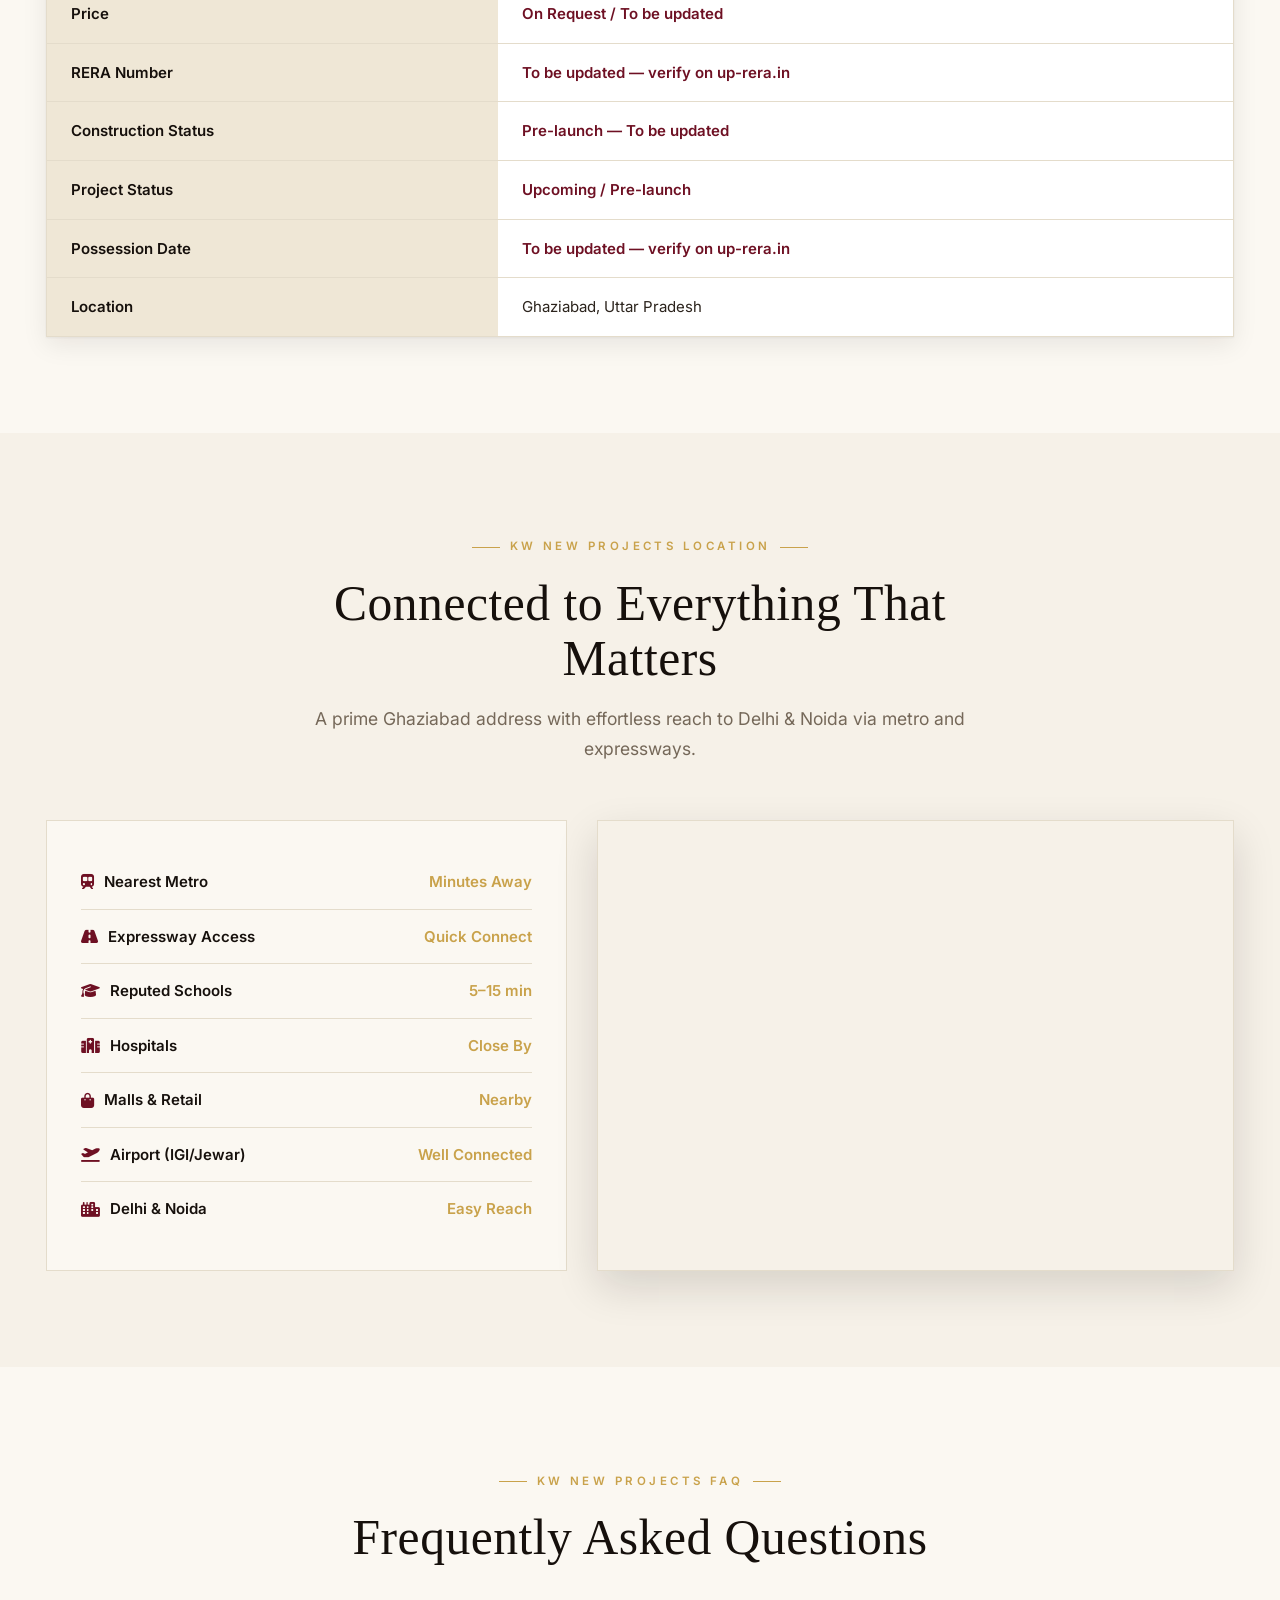
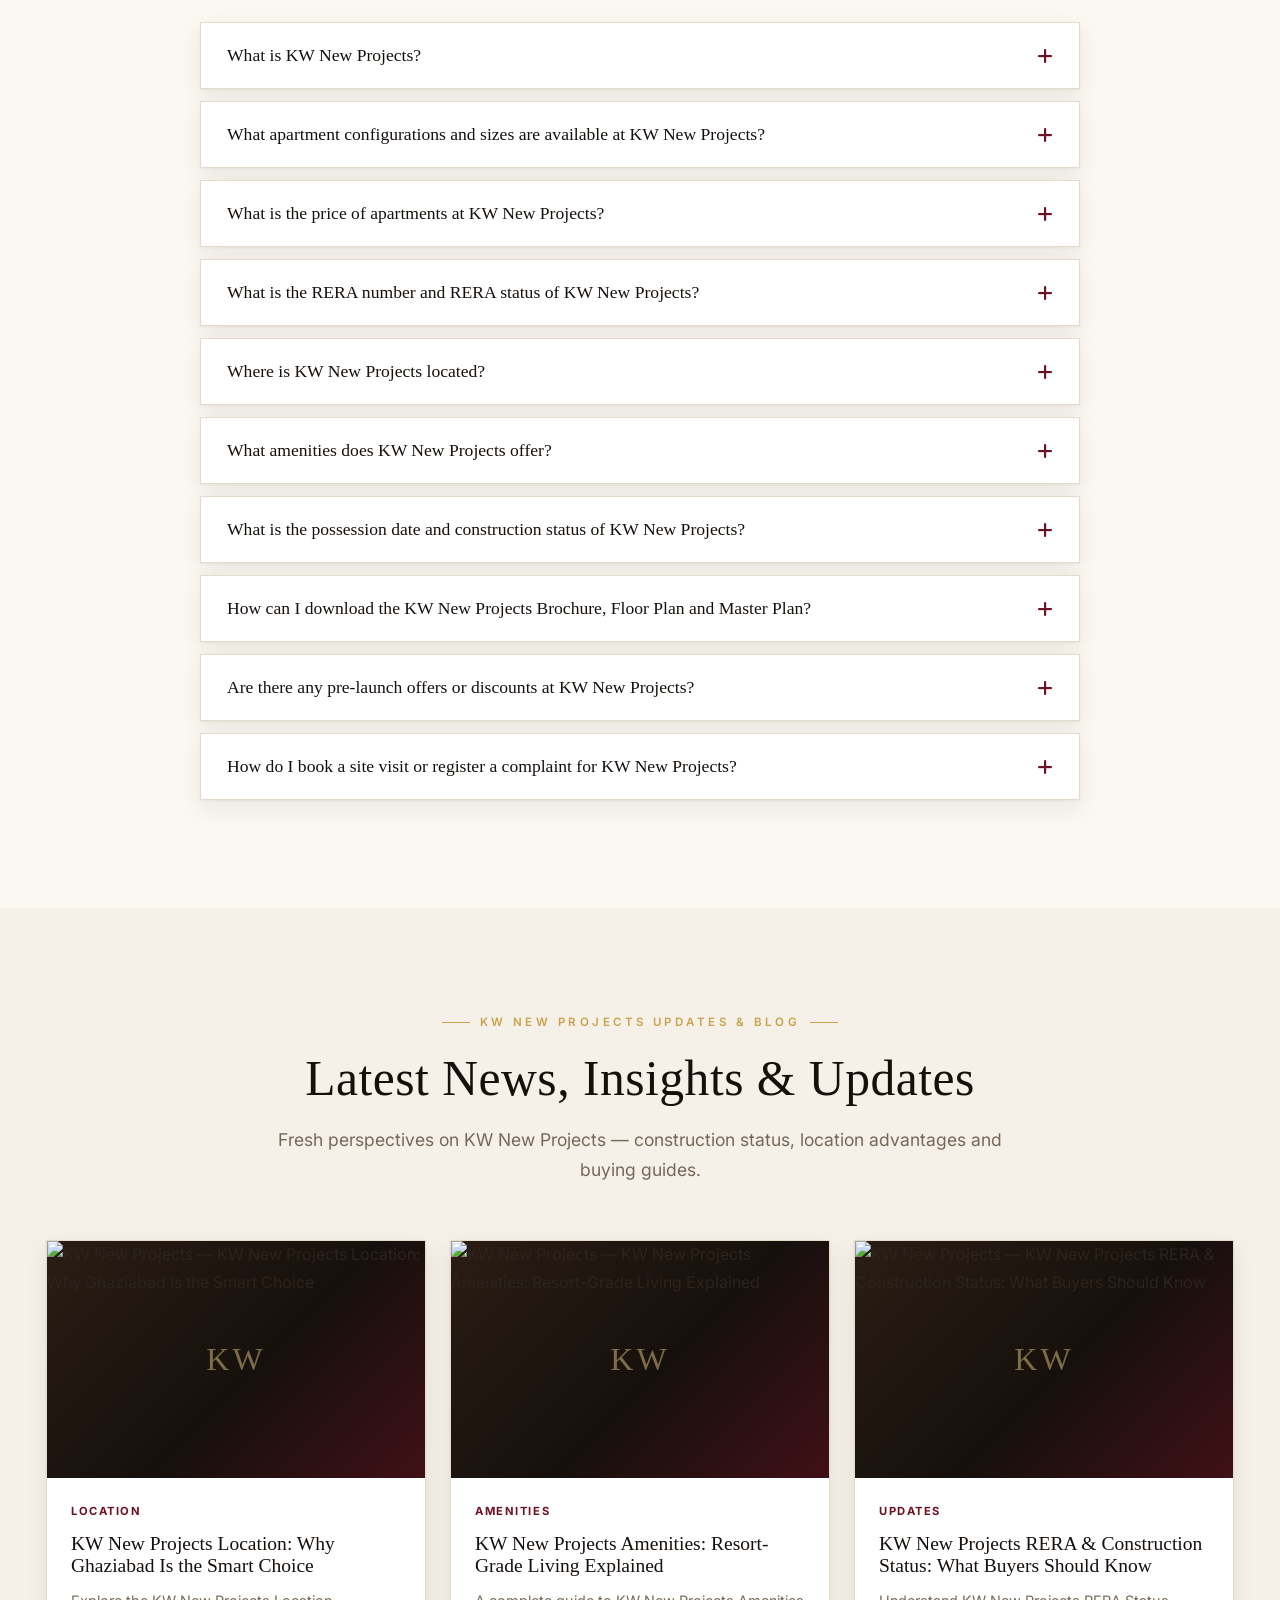
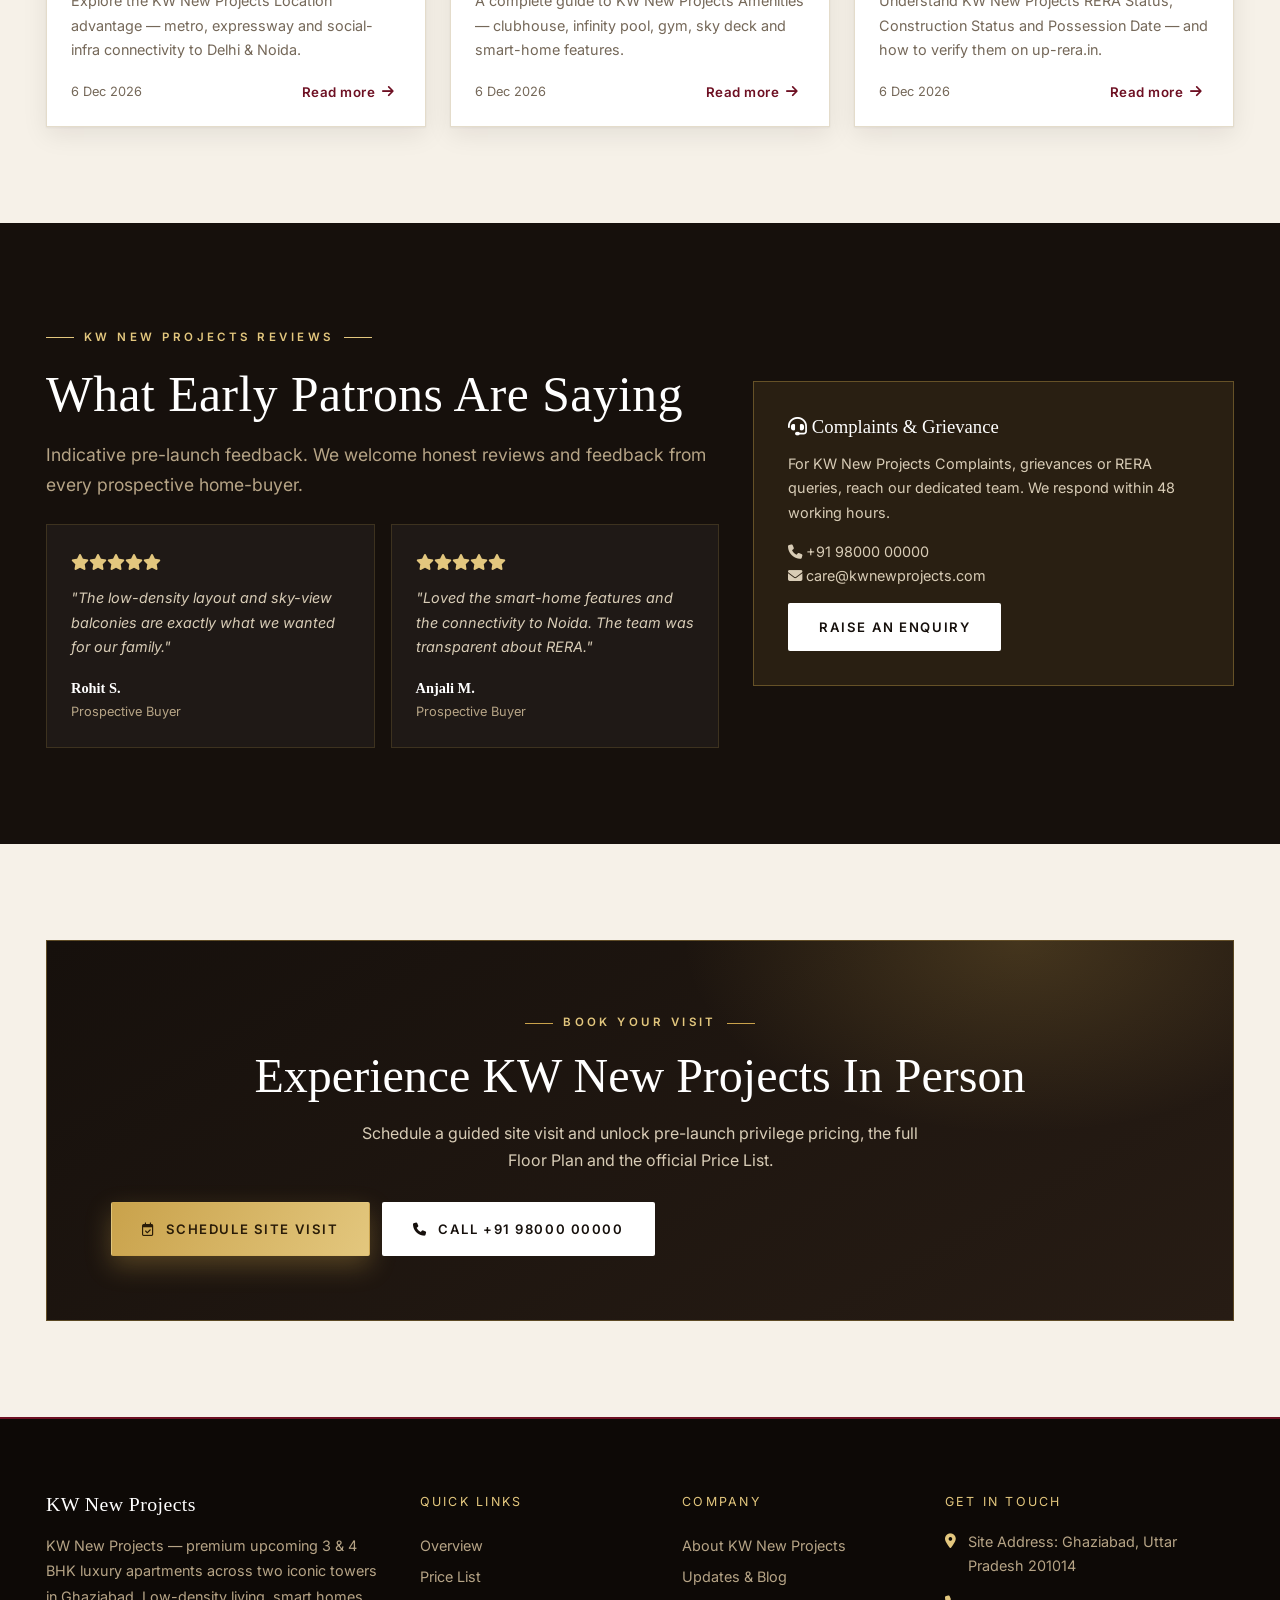
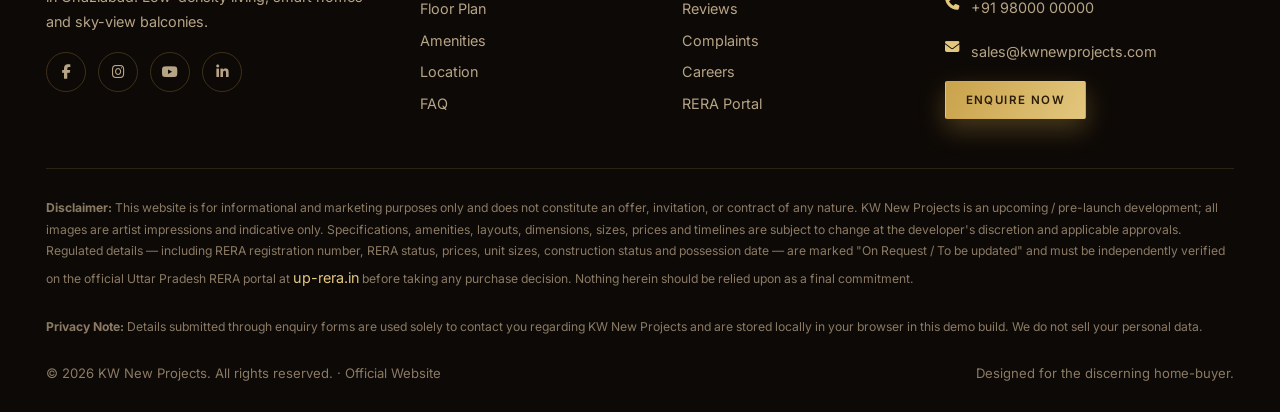
==== commit 82d20c58: "Update indicative ticket sizes (3 & 4 BHK configurations) Co-Authored-By: Claude Opus 4.8 <noreply@a" ====
--- a/index.html
+++ b/index.html
@@ -367,10 +367,10 @@
       <div class="tickets reveal">
         <h3>Indicative Ticket Sizes</h3>
         <p class="small">KW New Projects Sizes &amp; configurations (indicative)</p>
-        <div class="ticket"><b>~1,650 sq.ft · 3 BHK</b><span>On Request</span></div>
-        <div class="ticket"><b>~1,850 sq.ft · 3 BHK + Study</b><span>On Request</span></div>
-        <div class="ticket"><b>~2,000 sq.ft · 4 BHK</b><span>On Request</span></div>
-        <div class="ticket"><b>~2,400 sq.ft · 4 BHK Premium</b><span>On Request</span></div>
+        <div class="ticket"><b>2,000 sq.ft · 3 BHK</b><span>On Request</span></div>
+        <div class="ticket"><b>2,500 sq.ft · 3 BHK + Servant</b><span>On Request</span></div>
+        <div class="ticket"><b>3,200 sq.ft · 4 BHK + Study/Servant</b><span>On Request</span></div>
+        <div class="ticket"><b>4,000 sq.ft · 4 BHK + Family Lounge + Study/Servant</b><span>On Request</span></div>
         <button class="btn btn--copper btn--block" data-modal-open="priceModal"><i class="fa-solid fa-file-invoice"></i> Request the Price List</button>
       </div>
     </div>
--- a/style.css
+++ b/style.css
@@ -647,3 +647,22 @@
   .btn { white-space: normal; }
   .hero__ctas .btn { width: 100%; }
 }
+
+/* Final mobile polish — flawless small-screen experience */
+@media (max-width: 600px) {
+  /* 16px inputs stop iOS Safari from auto-zooming (and breaking layout) on focus */
+  .field input, .field select, .field textarea { font-size: 16px; }
+  .lead-card { padding: 22px; }
+  .display, .be-heading { font-size: clamp(1.7rem, 7vw, 2.2rem); }
+  .section-head { margin-bottom: 34px; }
+  .hero h1 { font-size: clamp(1.9rem, 7.6vw, 2.5rem); }
+  .hero__badge { font-size: .66rem; letter-spacing: .1em; }
+  .eyebrow { letter-spacing: .18em; }
+  .gallery { grid-template-columns: 1fr; grid-auto-rows: 200px; }
+  .gallery .wide, .gallery .tall { grid-column: auto; grid-row: auto; }
+  .price-panel .big { font-size: 2.4rem; }
+}
+@media (max-width: 380px) {
+  .container { padding-inline: 14px; }
+  .brand__name { font-size: 1.05rem; }
+}
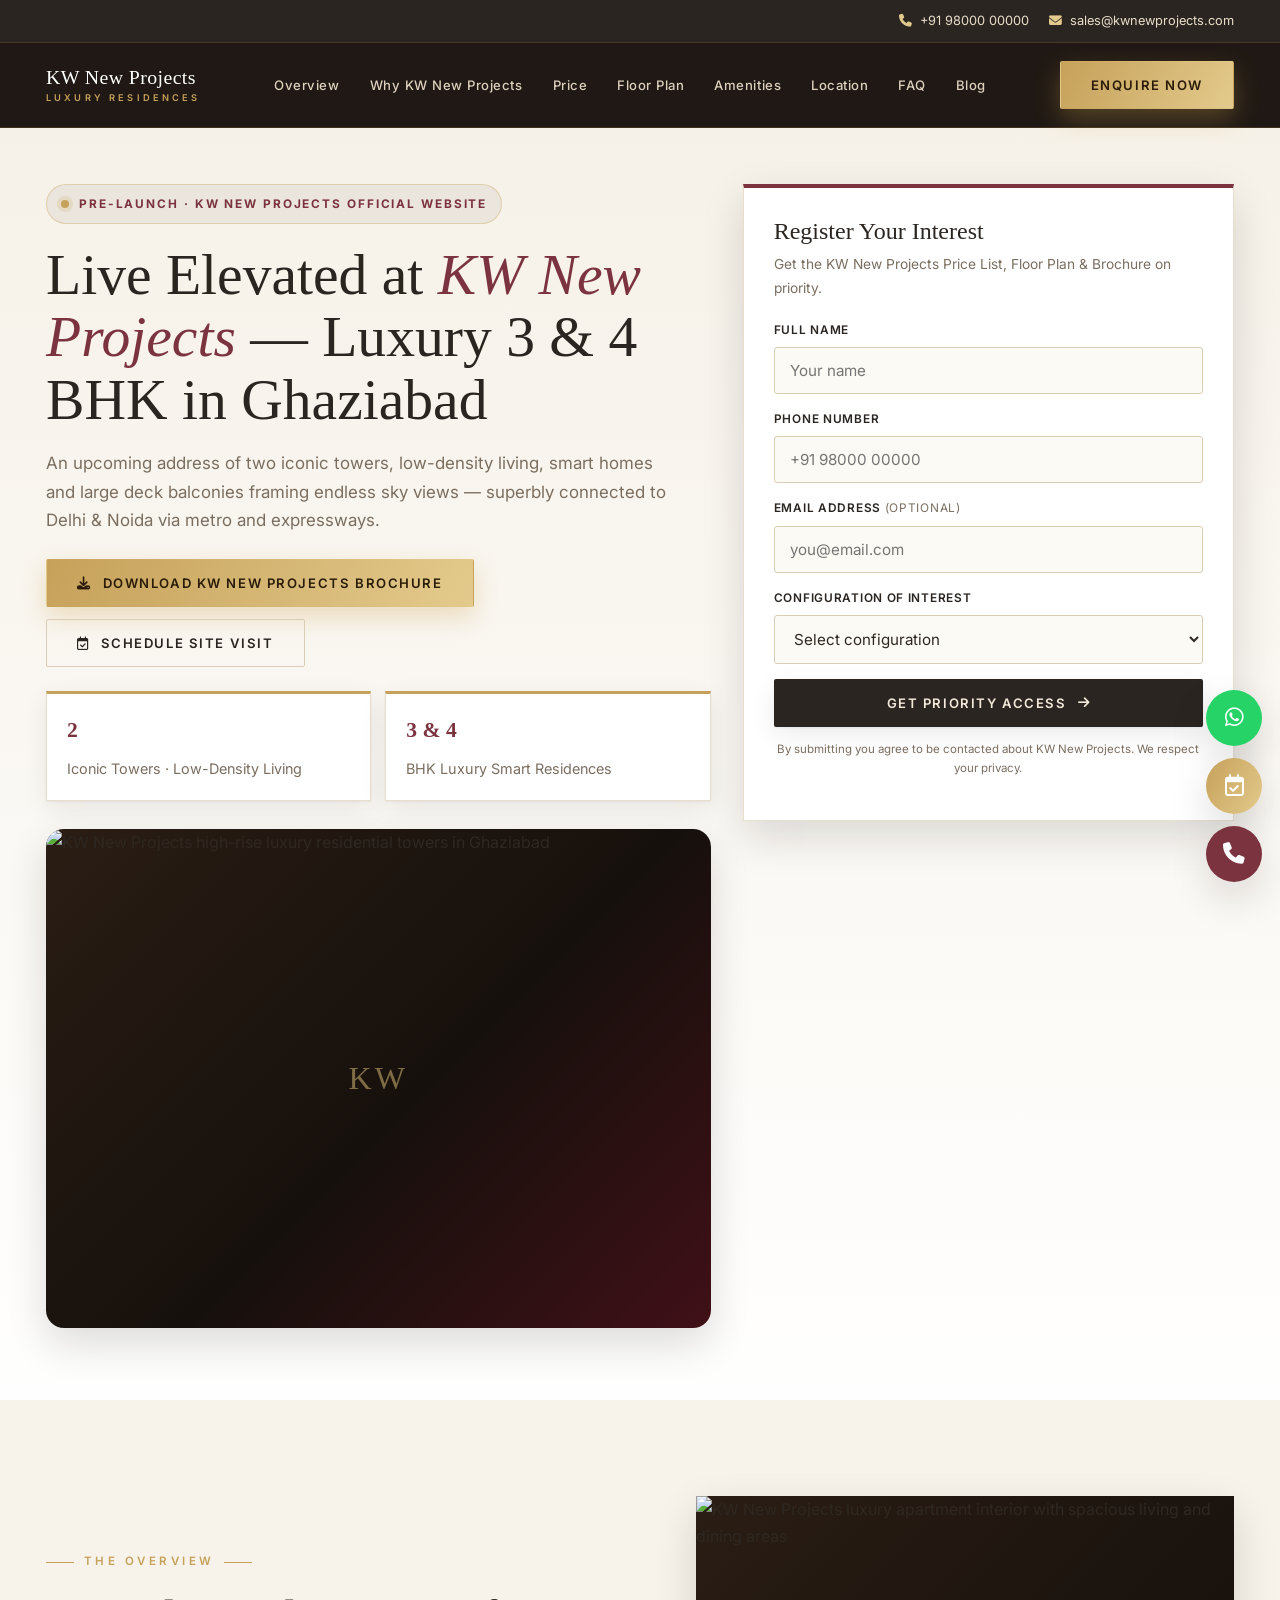
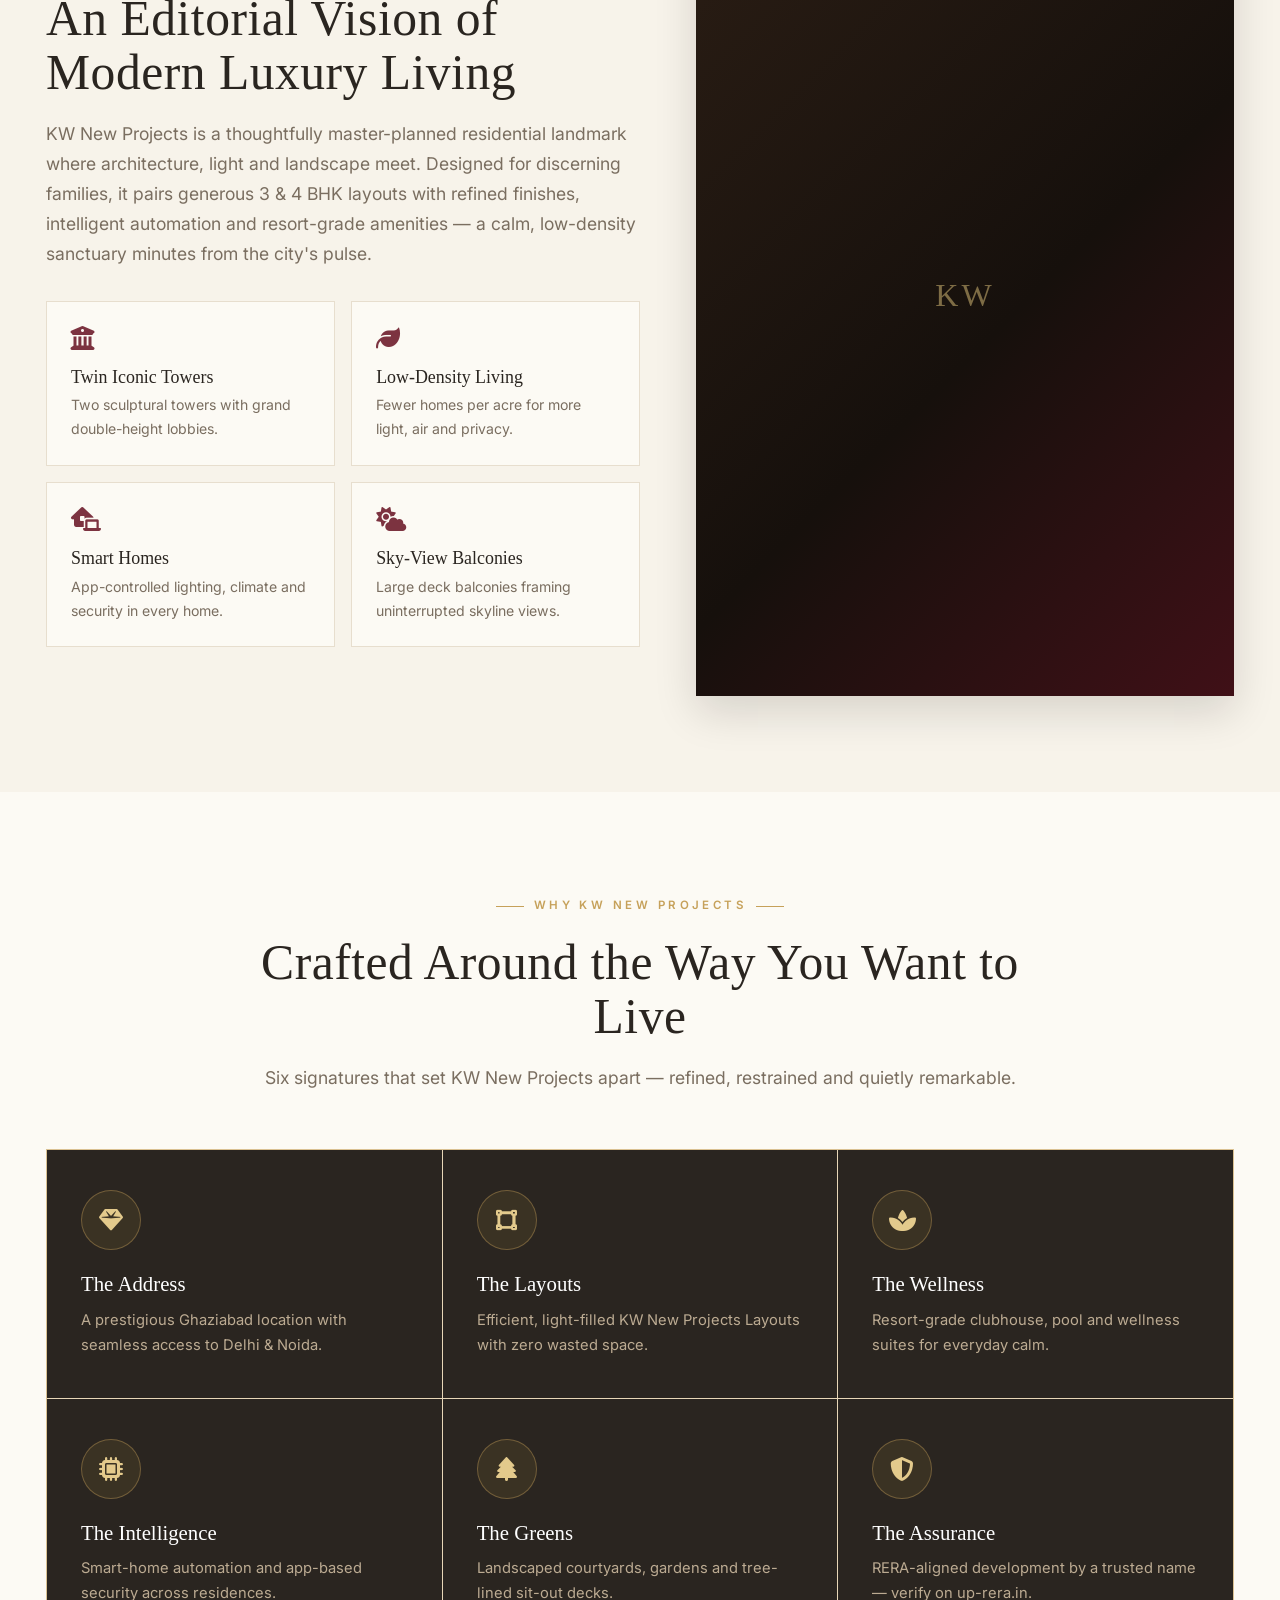
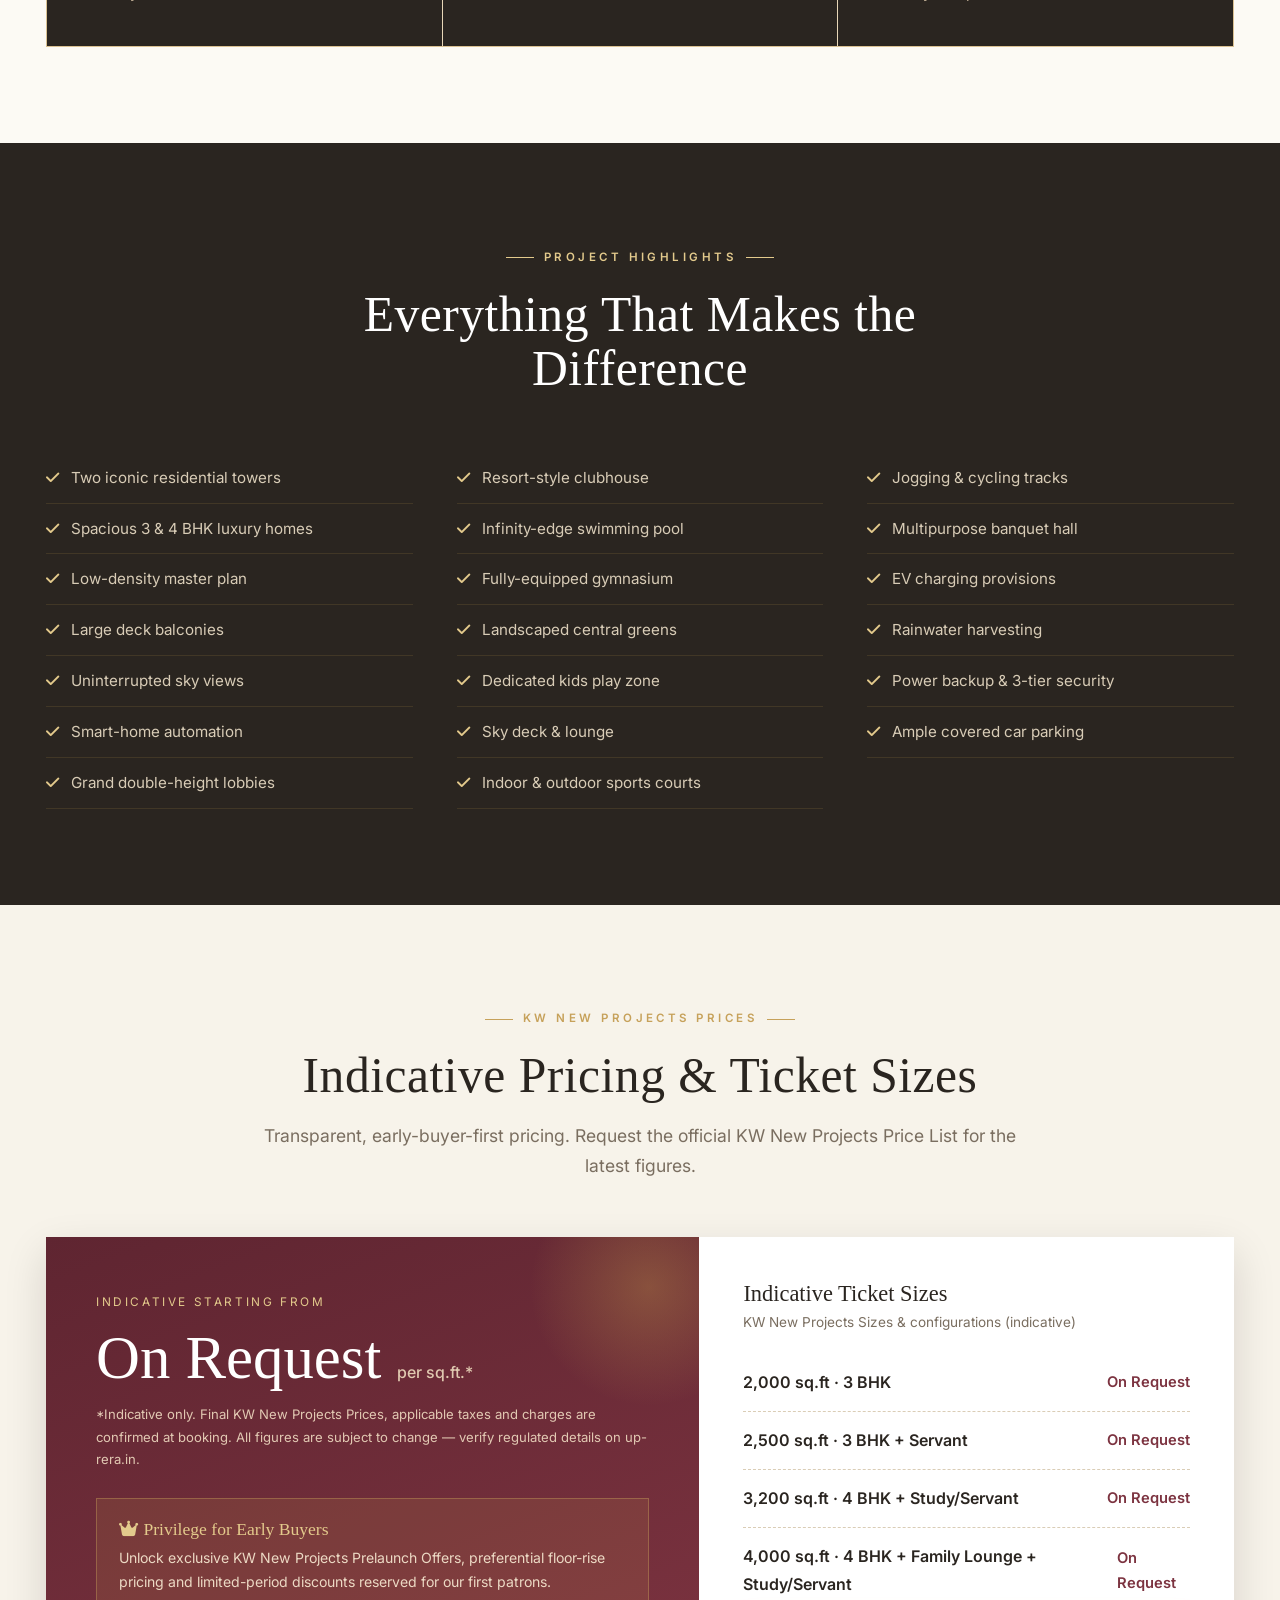
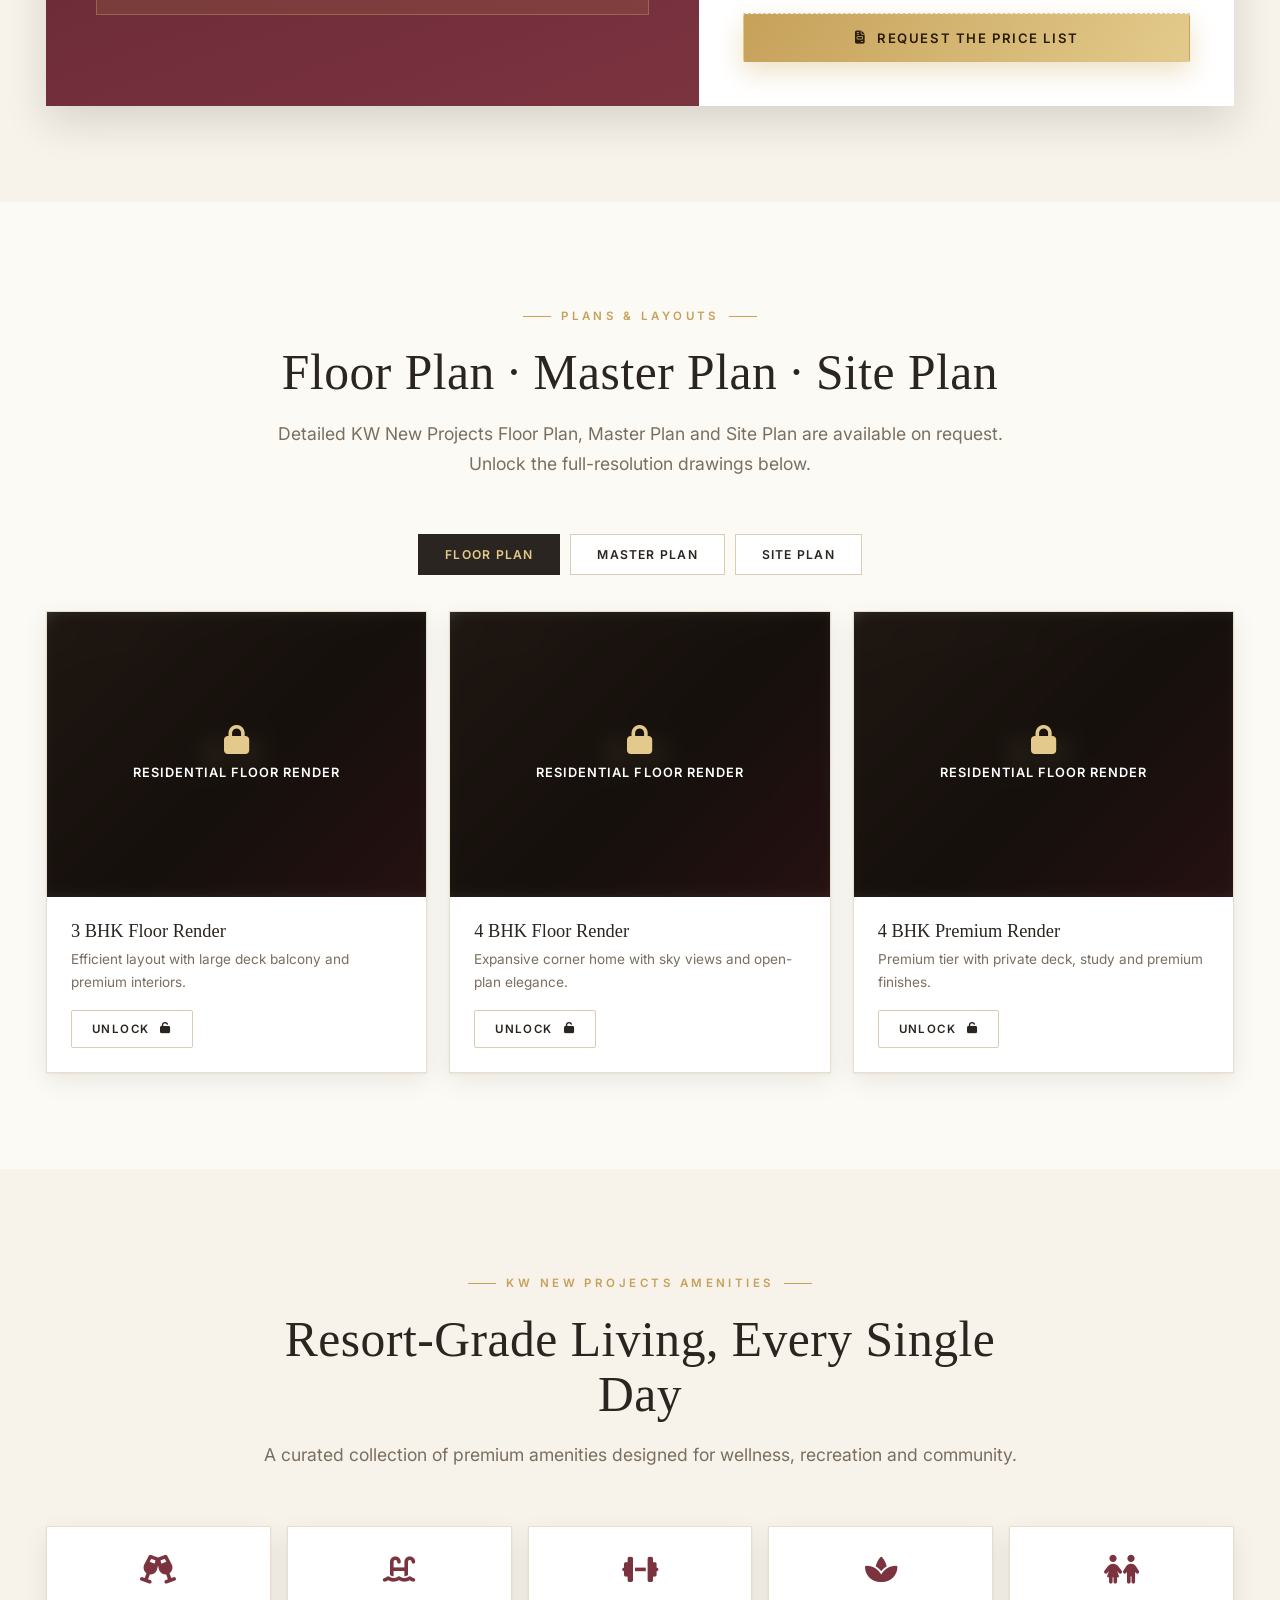
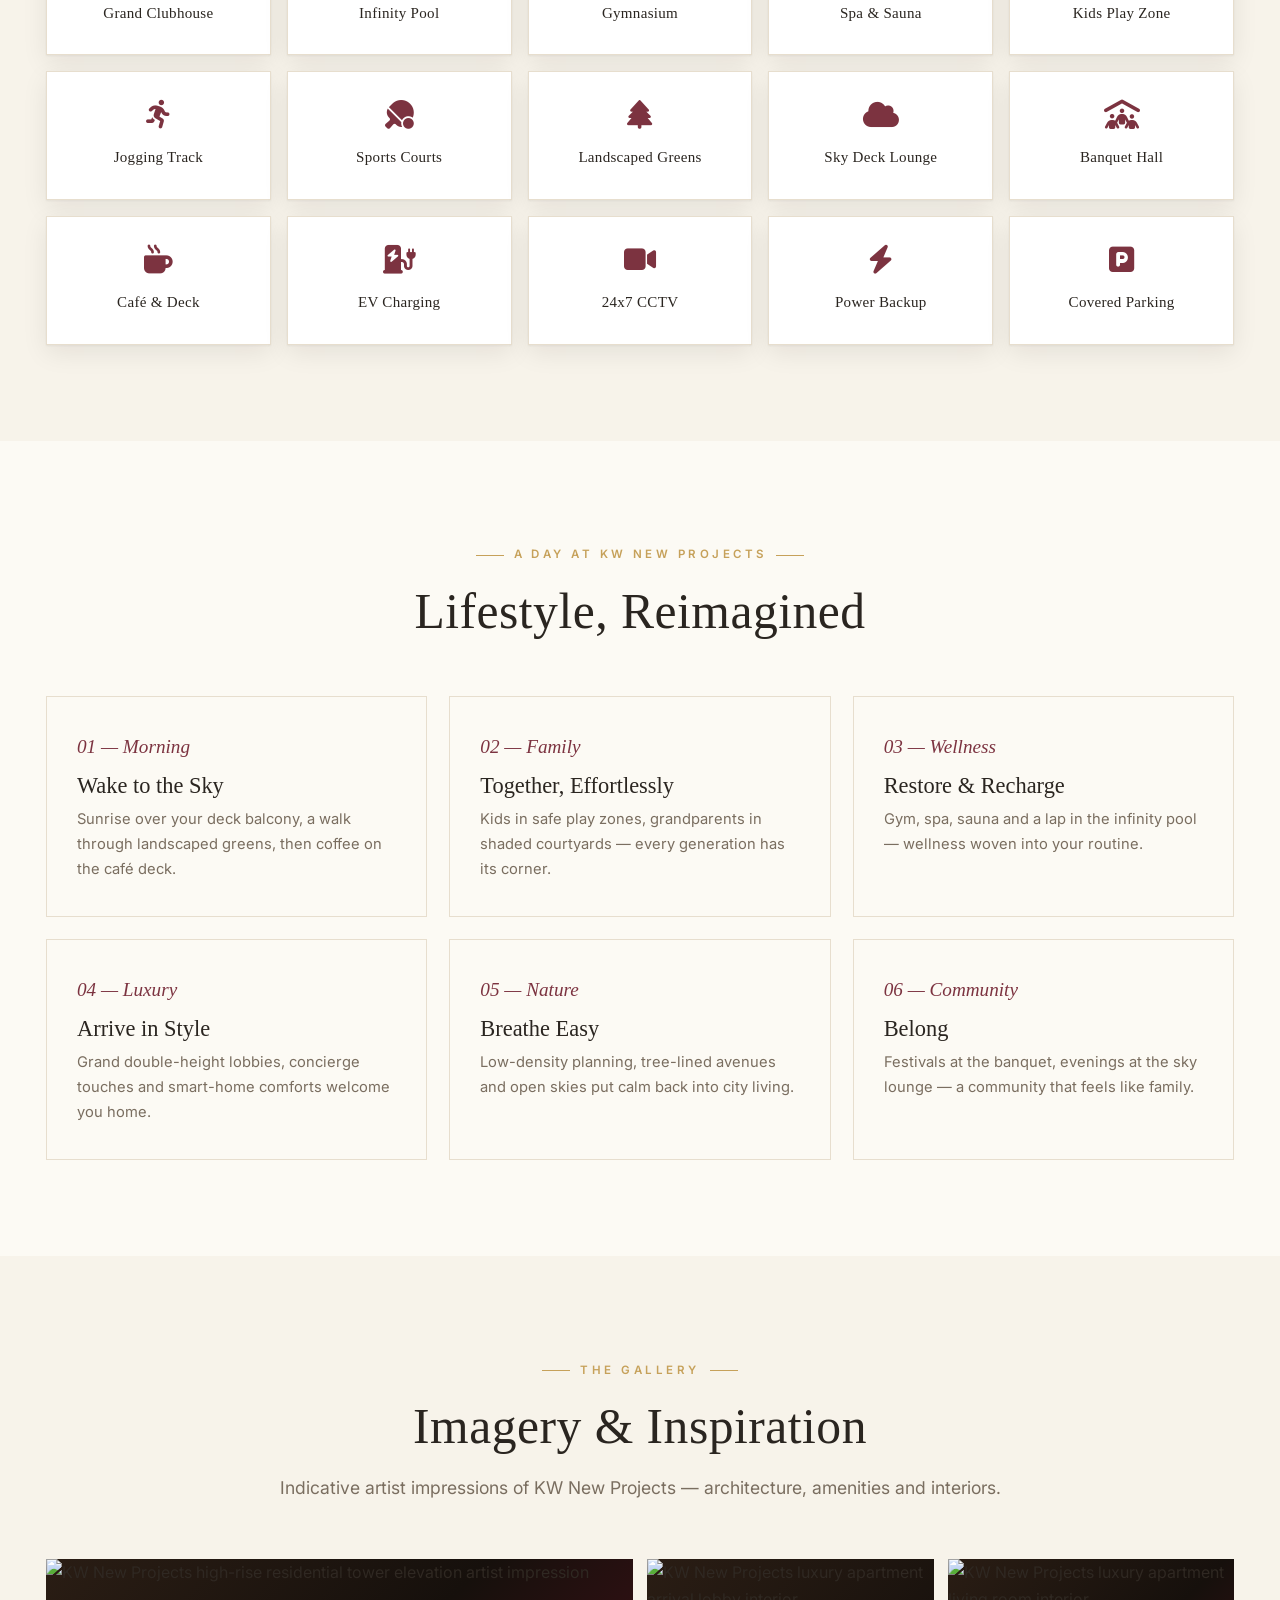
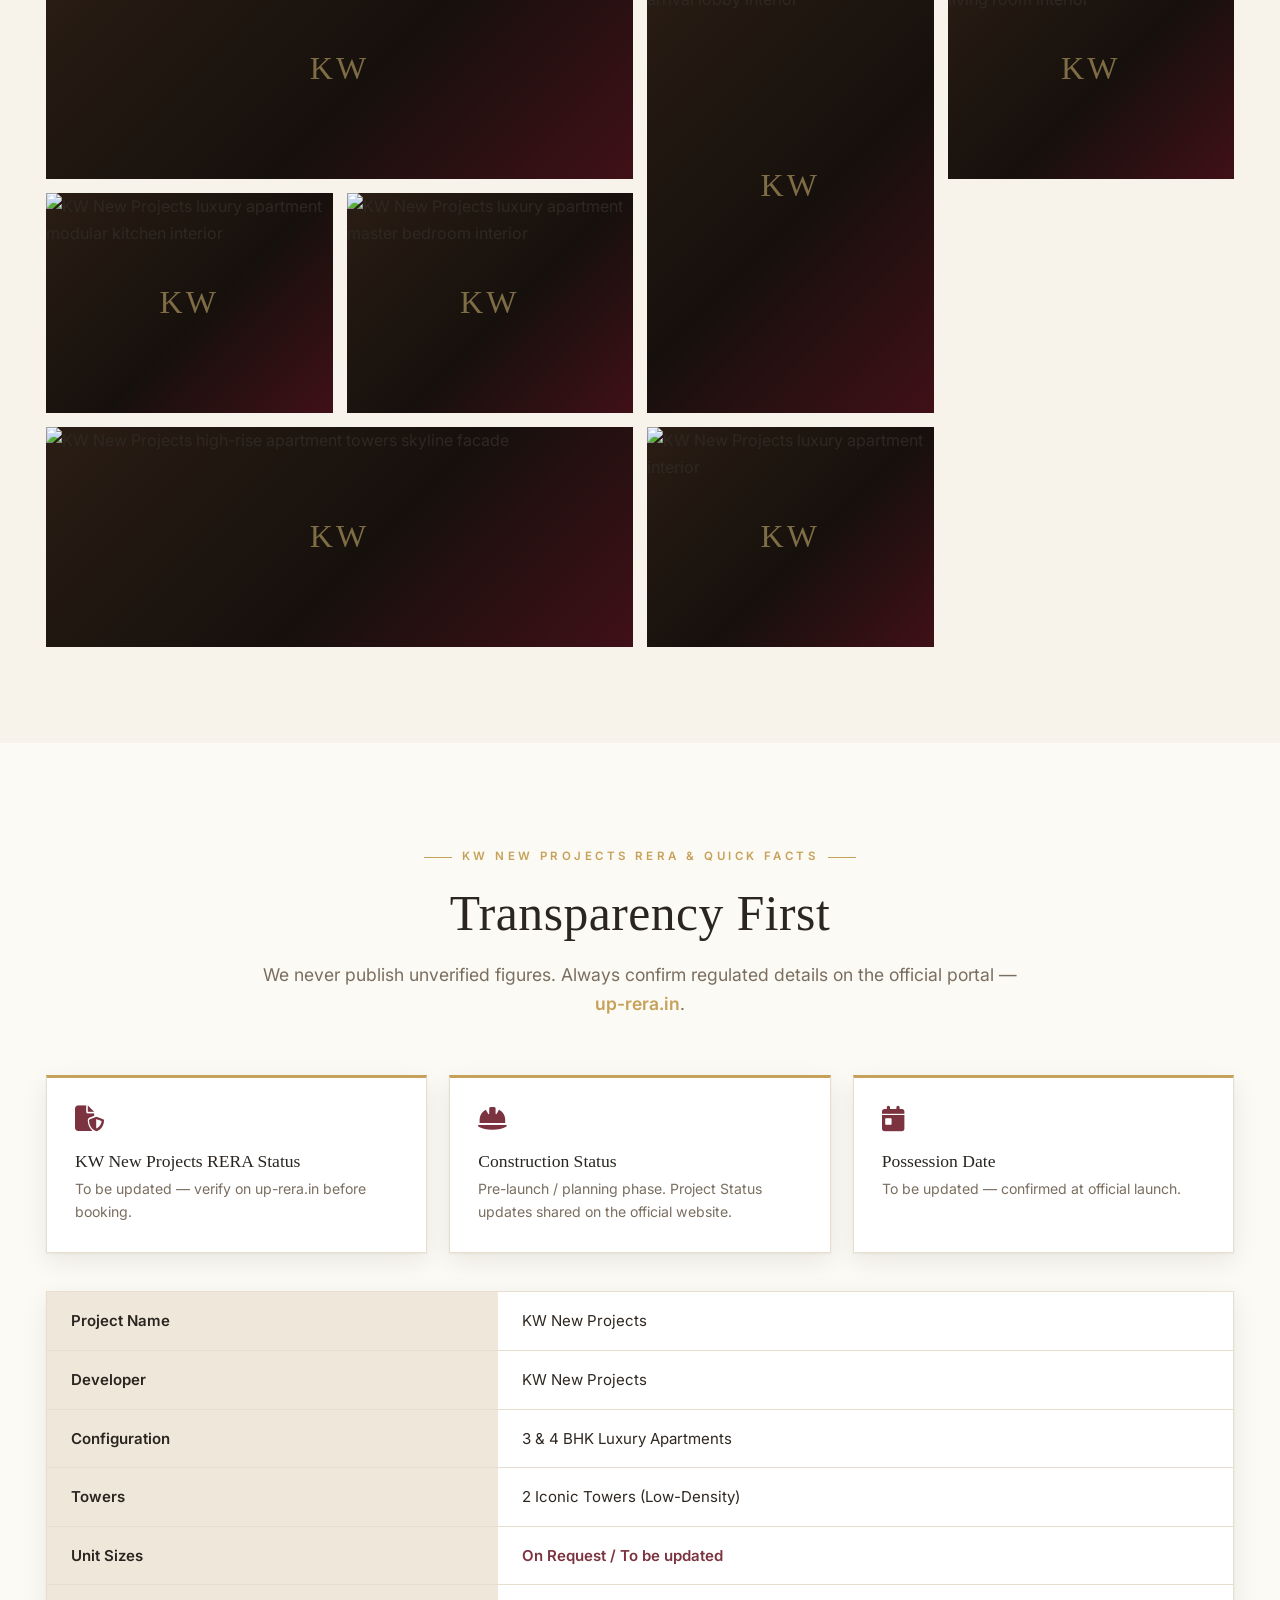
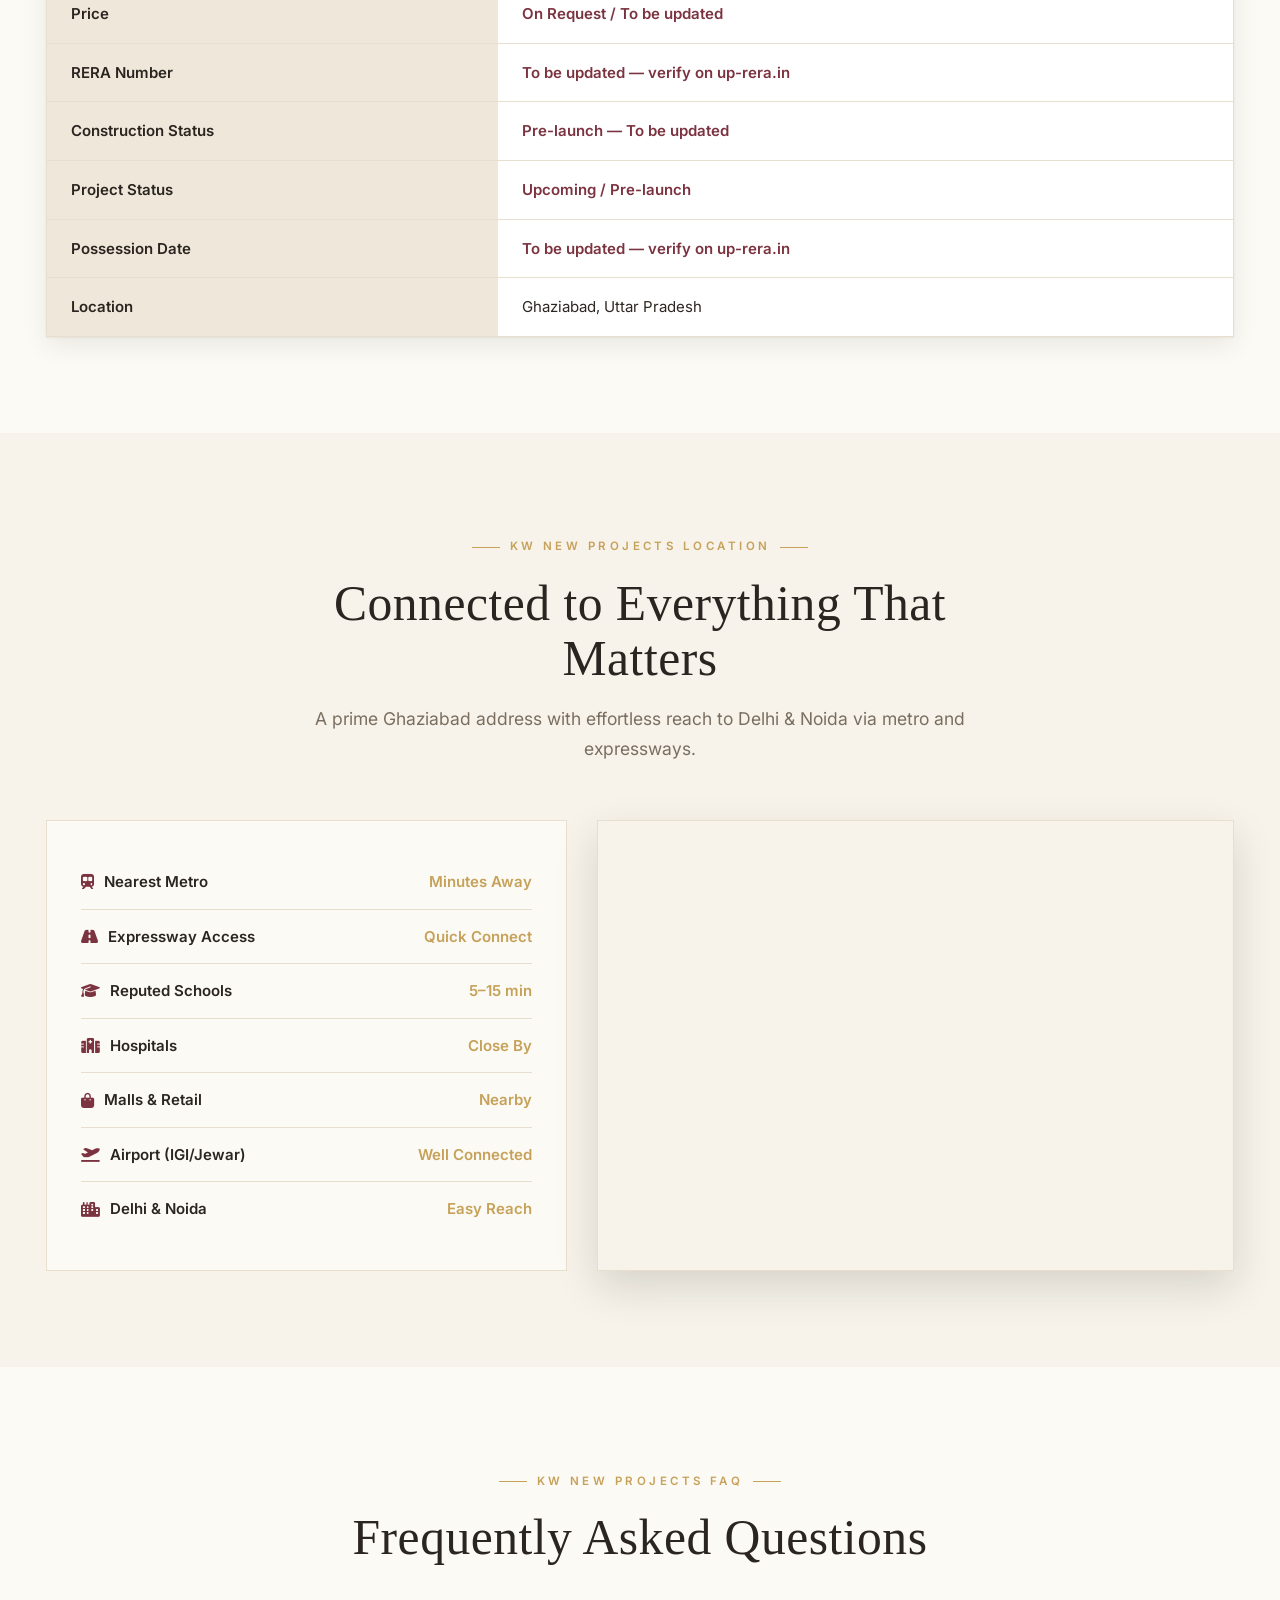
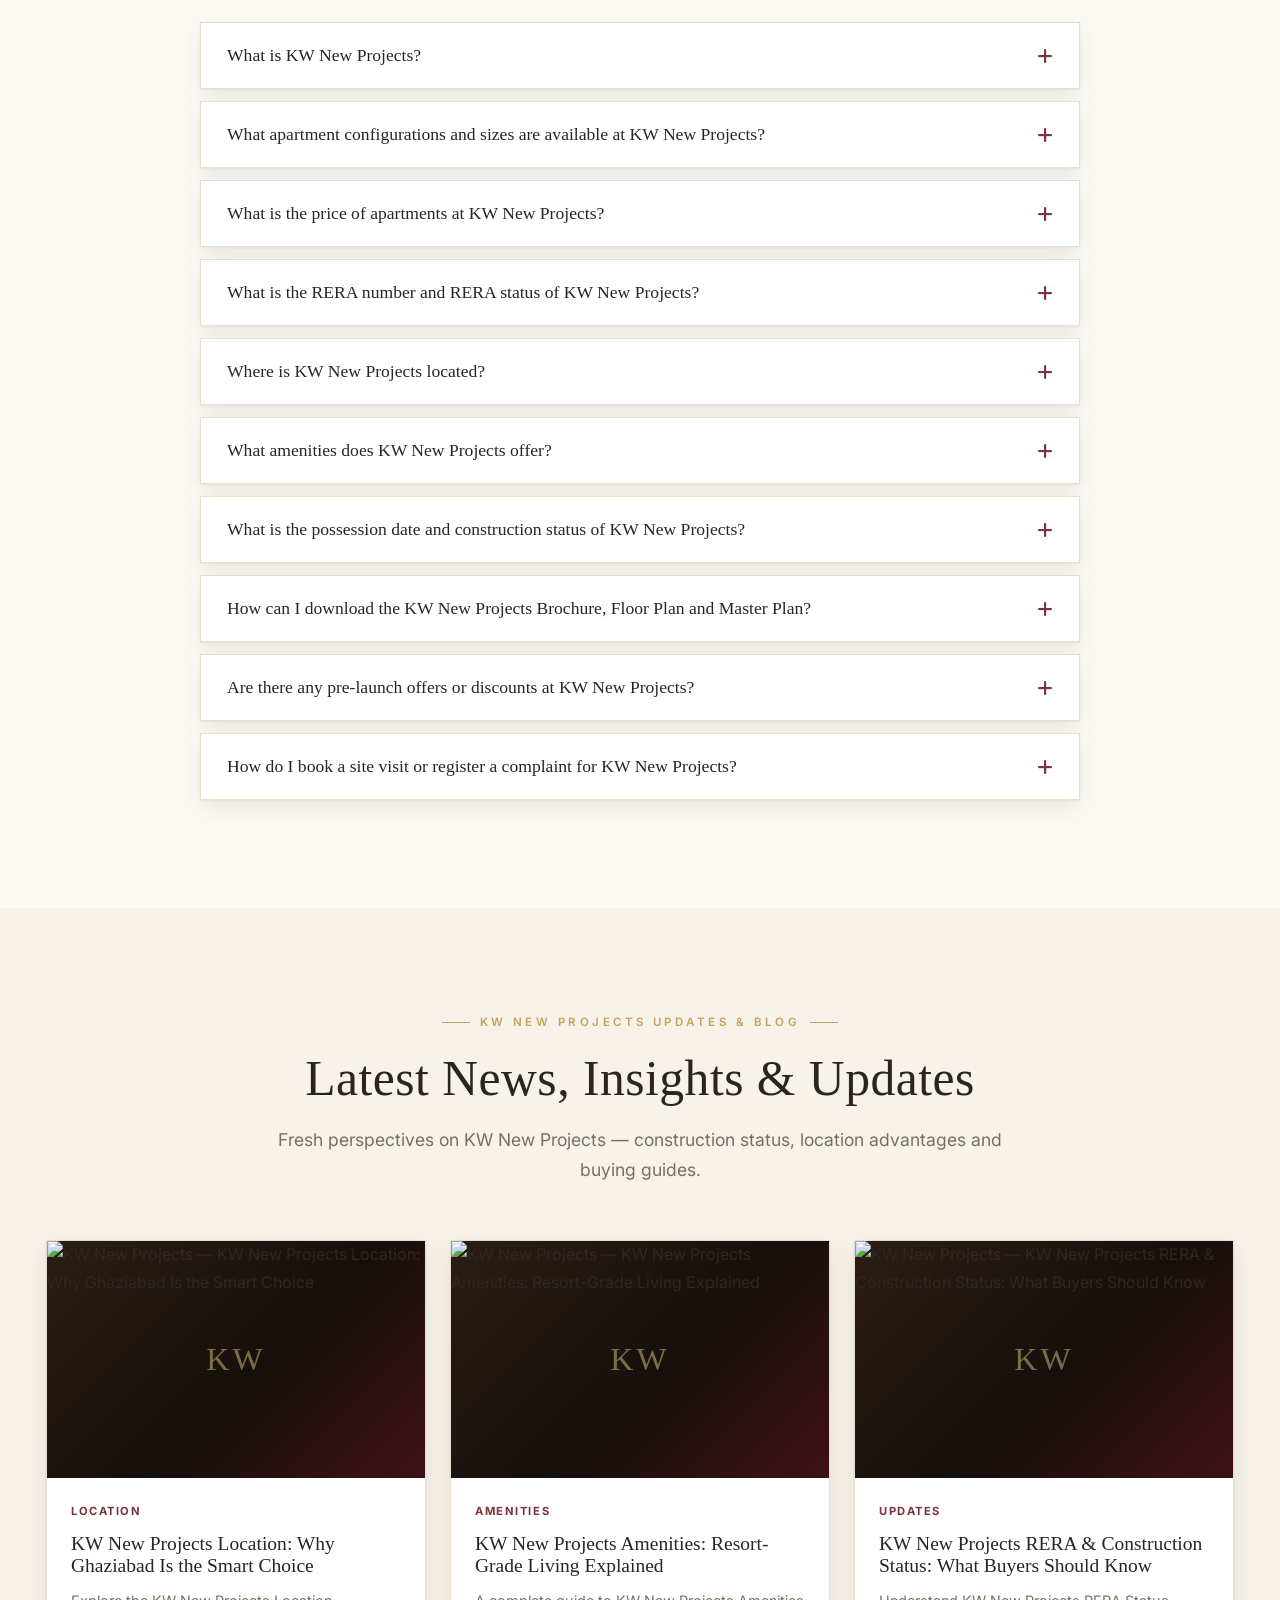
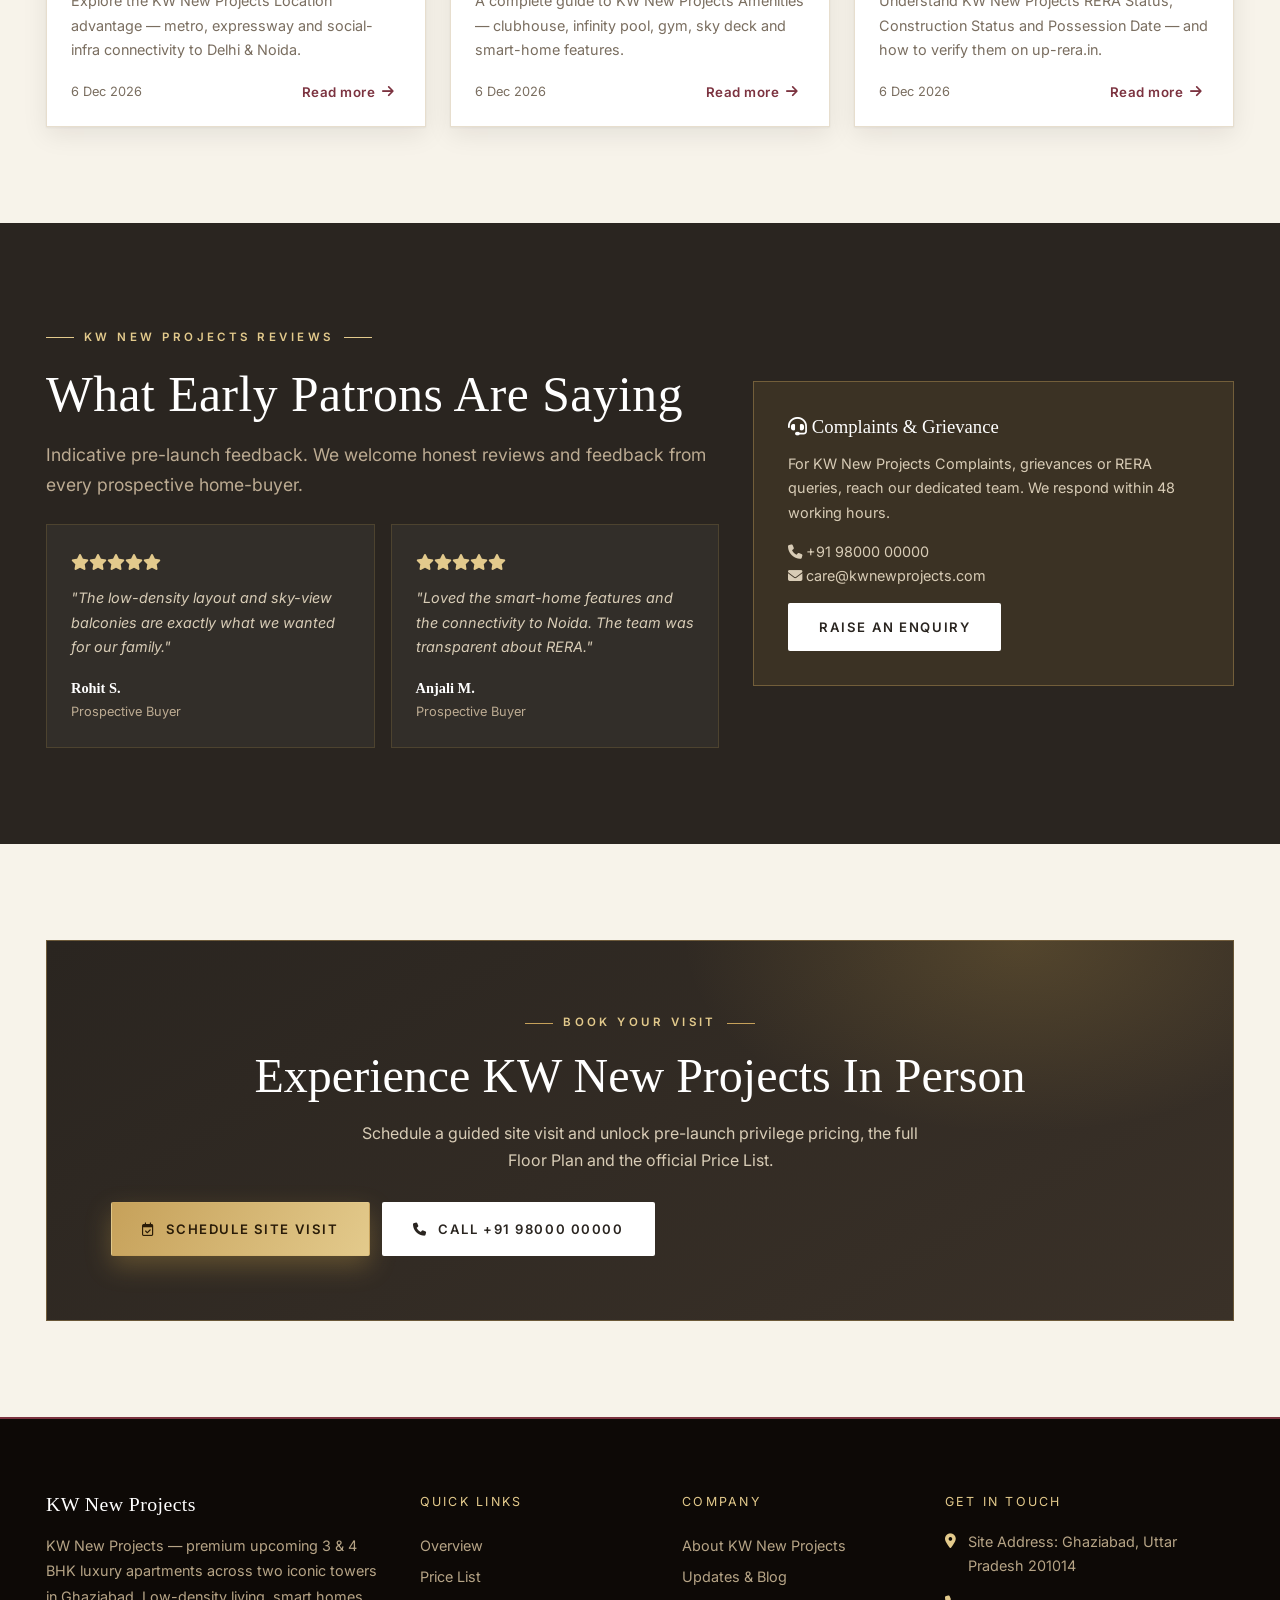
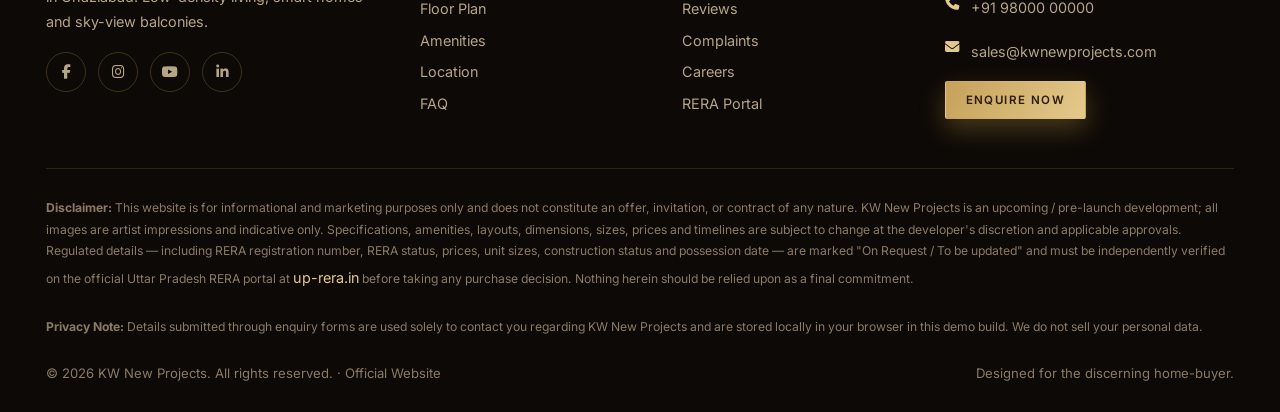
==== commit a852e5e6: "Warmer "comfortable luxury" palette - Softer warm cocoa instead of near-black dark sections - Warm c" ====
--- a/index.html
+++ b/index.html
@@ -10,7 +10,7 @@
 <meta name="keywords" content="KW New Projects, KW New Projects Amenities, KW New Projects Brochure, KW New Projects Career, KW New Projects Complaints, KW New Projects Construction Status, KW New Projects Contact Number, KW New Projects Discounts, KW New Projects Floor Plan, KW New Projects Layout, KW New Projects Layouts, KW New Projects Location, KW New Projects Master Plan, KW New Projects Offers, KW New Projects Official Website, KW New Projects Possession Date, KW New Projects Prelaunch Offers, KW New Projects Price List, KW New Projects Prices, KW New Projects Project Status, KW New Projects RERA, KW New Projects RERA Number, KW New Projects RERA Status, KW New Projects Reviews, KW New Projects Site Plan, KW New Projects Sizes, KW New Projects Updates, KW New Projects Website">
 <meta name="author" content="KW New Projects">
 <meta name="robots" content="index, follow, max-image-preview:large">
-<meta name="theme-color" content="#10233f">
+<meta name="theme-color" content="#2a2520">
 <link rel="canonical" href="https://www.kwnewprojects.com/">
 
 <!-- ===== Open Graph / Twitter ===== -->
--- a/style.css
+++ b/style.css
@@ -6,27 +6,27 @@
    ========================================================================= */
 
 :root {
-  --espresso: #16100c;
-  --espresso-2: #20171010;
-  --night: #1b130d;
-  --night-2: #271c14;
-  --maroon: #6e1023;
-  --maroon-2: #520b1a;
-  --maroon-soft: #8a2233;
-  --gold: #c9a24b;
-  --gold-2: #e3c77e;
-  --gold-soft: #efe2c2;
-  --cream: #f6f1e8;
-  --cream-2: #efe7d6;
-  --paper: #fbf8f2;
+  --espresso: #2a2520;
+  --espresso-2: #2a252010;
+  --night: #221d18;
+  --night-2: #3a3128;
+  --maroon: #7c3340;
+  --maroon-2: #5f2531;
+  --maroon-soft: #9a4453;
+  --gold: #c6a15a;
+  --gold-2: #e3ca8c;
+  --gold-soft: #f1e5ca;
+  --cream: #f7f3ea;
+  --cream-2: #efe8da;
+  --paper: #fcfaf4;
   --white: #ffffff;
-  --text: #2c241d;
-  --muted: #756859;
-  --text-light: #e9ddca;
-  --muted-light: #b6a486;
-  --line: #e4dccb;
-  --line-2: #d8ccb4;
-  --line-gold: rgba(201, 162, 75, .38);
+  --text: #2f2822;
+  --muted: #7a6e60;
+  --text-light: #ece2d2;
+  --muted-light: #bcab92;
+  --line: #e7dece;
+  --line-2: #dacdb6;
+  --line-gold: rgba(198, 161, 90, .40);
   --ok: #3f7d4f;
   --shadow-sm: 0 1px 2px rgba(22, 16, 12, .05), 0 8px 24px rgba(22, 16, 12, .08);
   --shadow-md: 0 16px 40px rgba(22, 16, 12, .14);
@@ -333,8 +333,7 @@
 .gallery figure { margin: 0; position: relative; overflow: hidden; cursor: zoom-in; }
 .gallery figure img { width: 100%; height: 100%; object-fit: cover; transition: transform .7s var(--ease); }
 .gallery figure:hover img { transform: scale(1.08); }
-.gallery figcaption { position: absolute; left: 0; right: 0; bottom: 0; padding: 30px 18px 16px; color: #fff; font-family: var(--serif-2); font-size: .92rem; letter-spacing: .03em; background: linear-gradient(transparent, rgba(22,16,12,.85)); opacity: 0; transform: translateY(8px); transition: all .35s; }
-.gallery figure:hover figcaption { opacity: 1; transform: none; }
+.gallery figcaption { display: none; }
 .gallery .tall { grid-row: span 2; }
 .gallery .wide { grid-column: span 2; }
 
@@ -577,7 +576,7 @@
    Compatibility layer — maps the markup's class names onto the premium
    espresso / burgundy / gold palette so index.html renders cohesively.
    ========================================================================= */
-:root { --copper: #c9a24b; --copper-2: #e3c77e; }
+:root { --copper: #c6a15a; --copper-2: #e3ca8c; }
 
 /* Buttons referenced in markup */
 .btn--copper { background: linear-gradient(120deg, var(--gold), var(--gold-2)); color: #2a1c08; box-shadow: 0 10px 26px rgba(201,162,75,.32); }
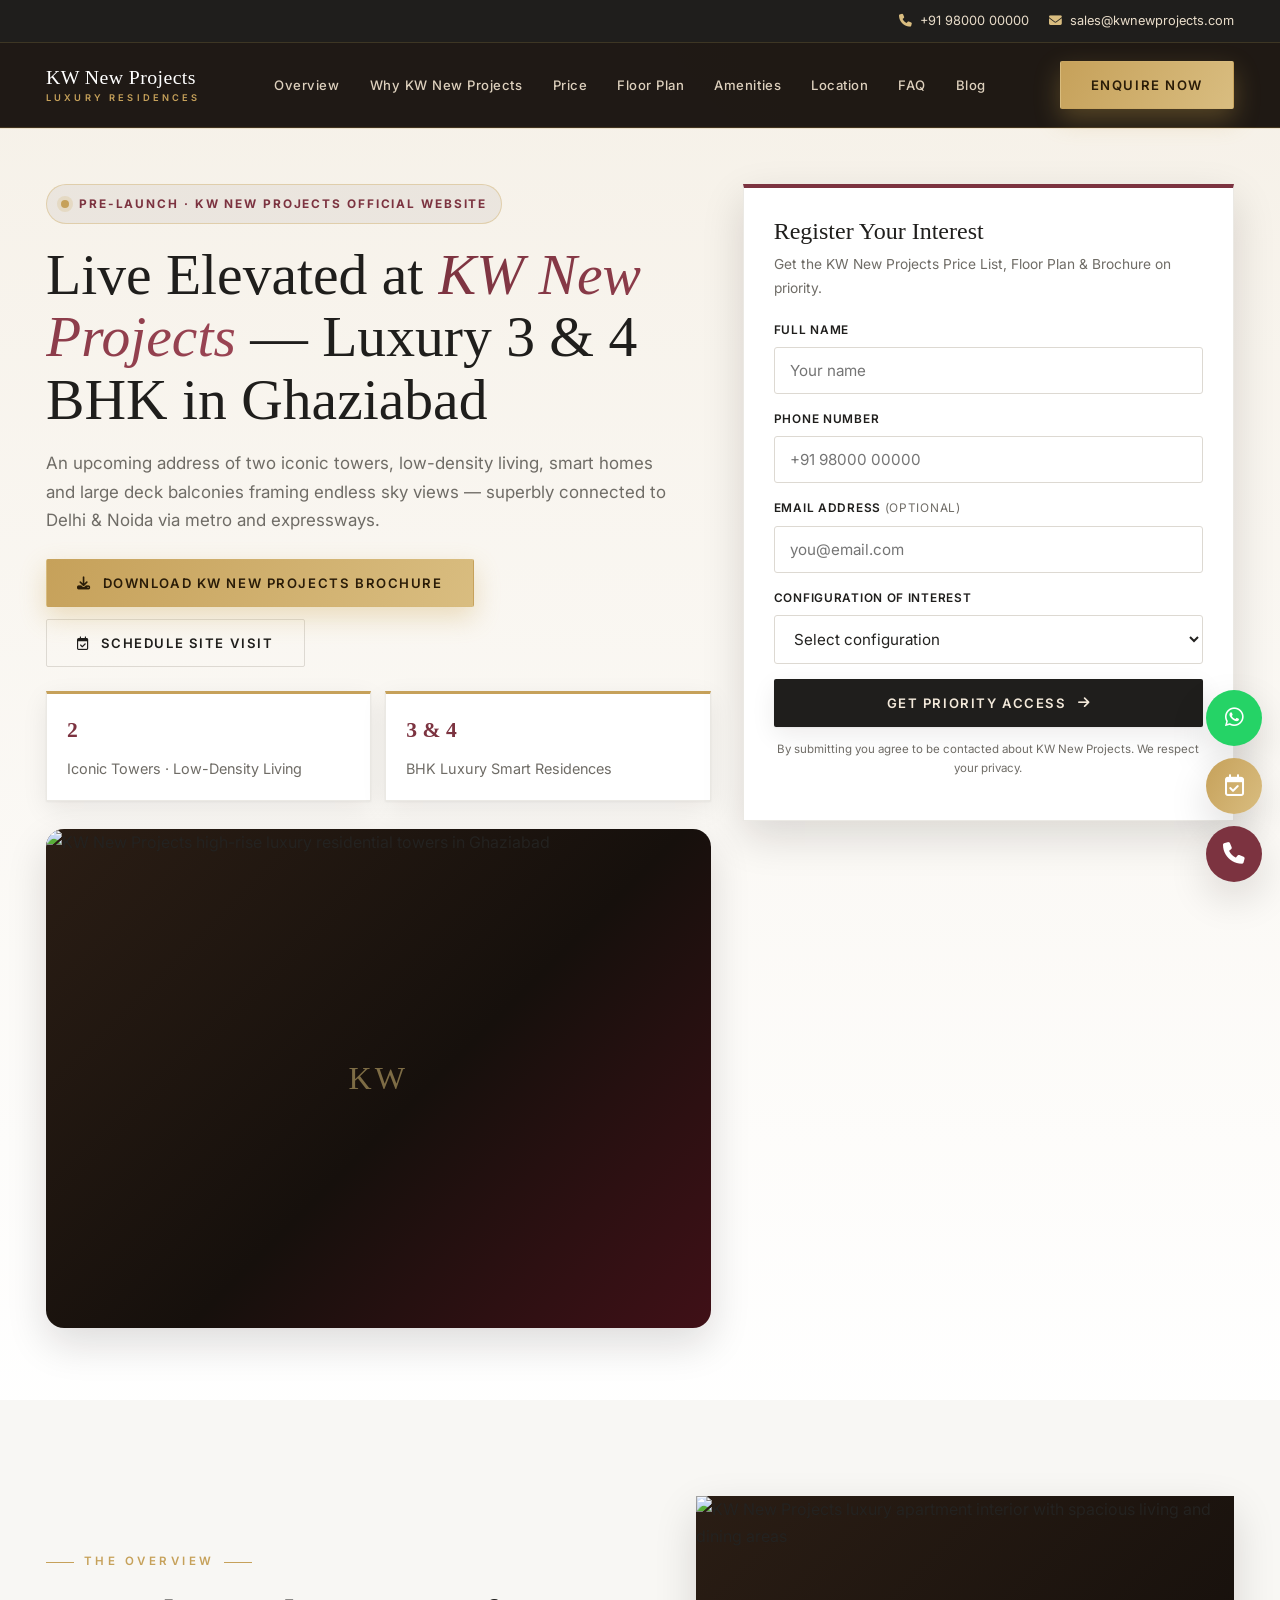
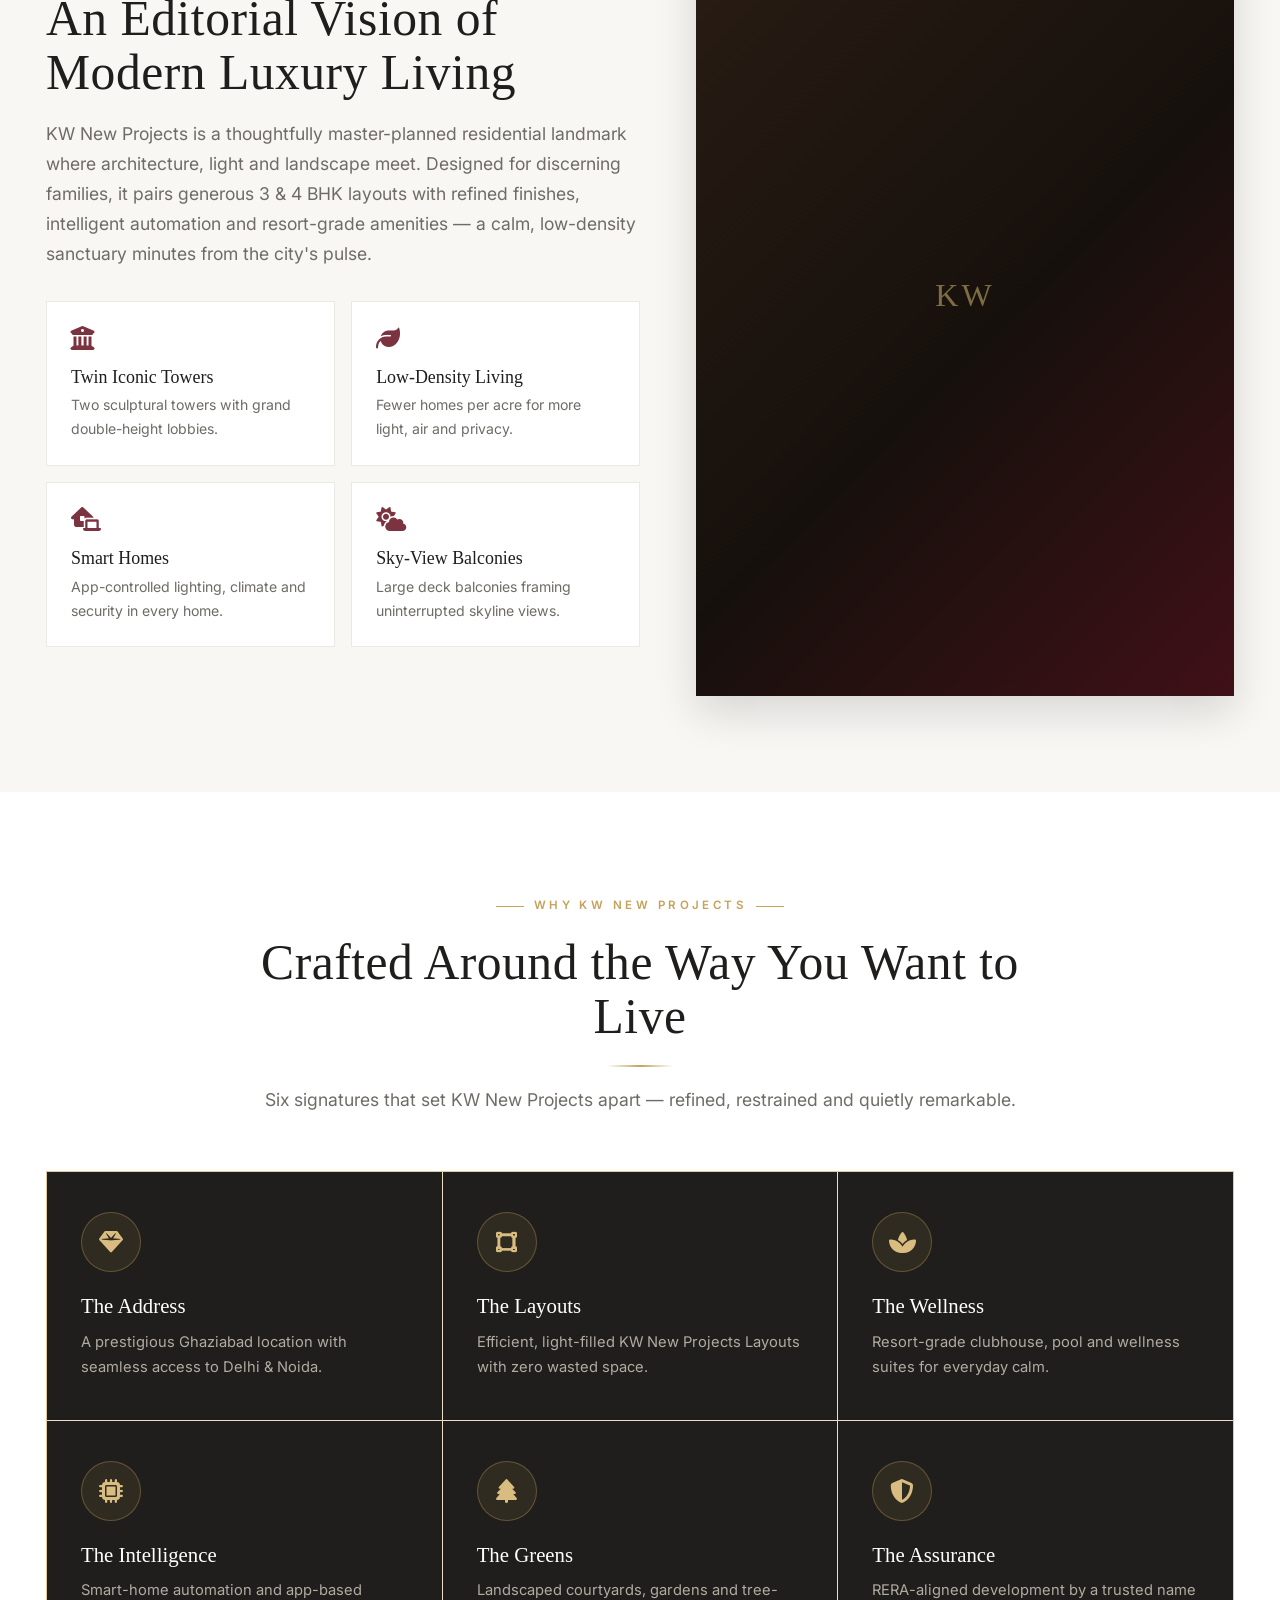
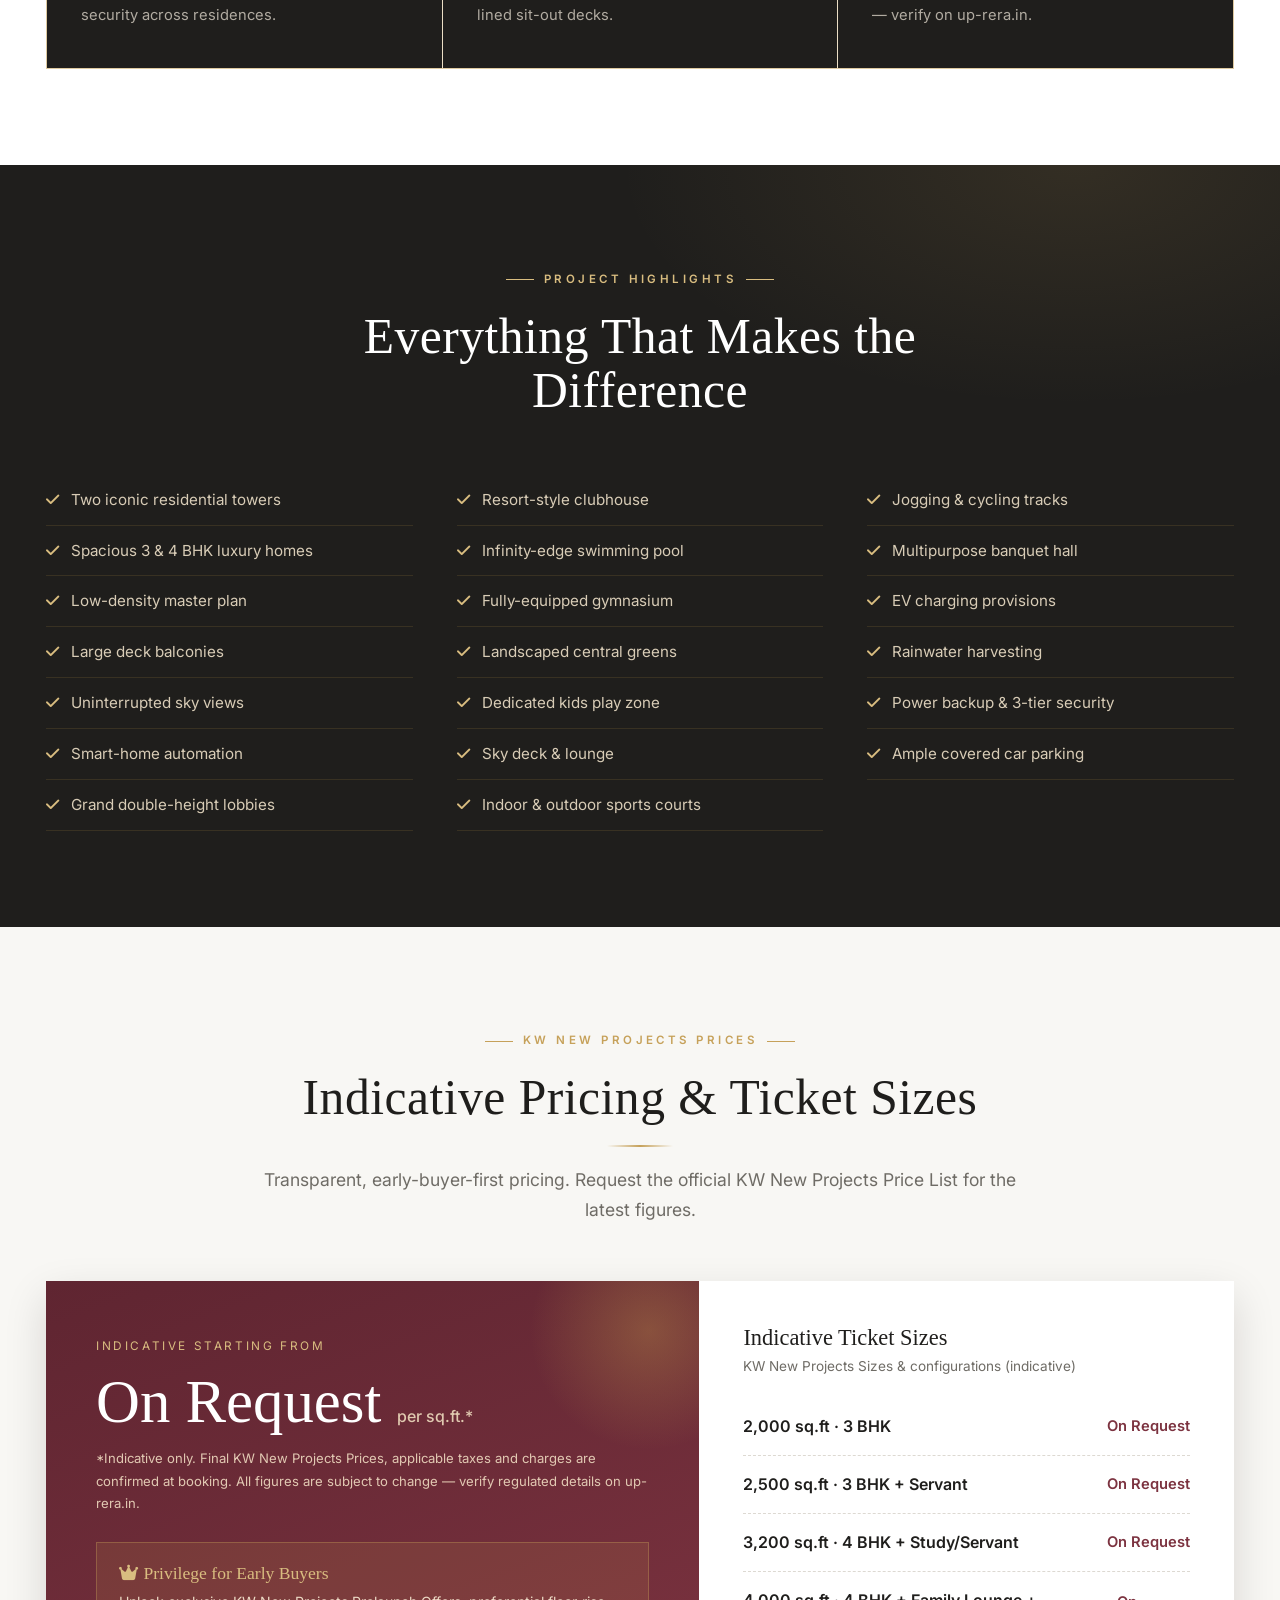
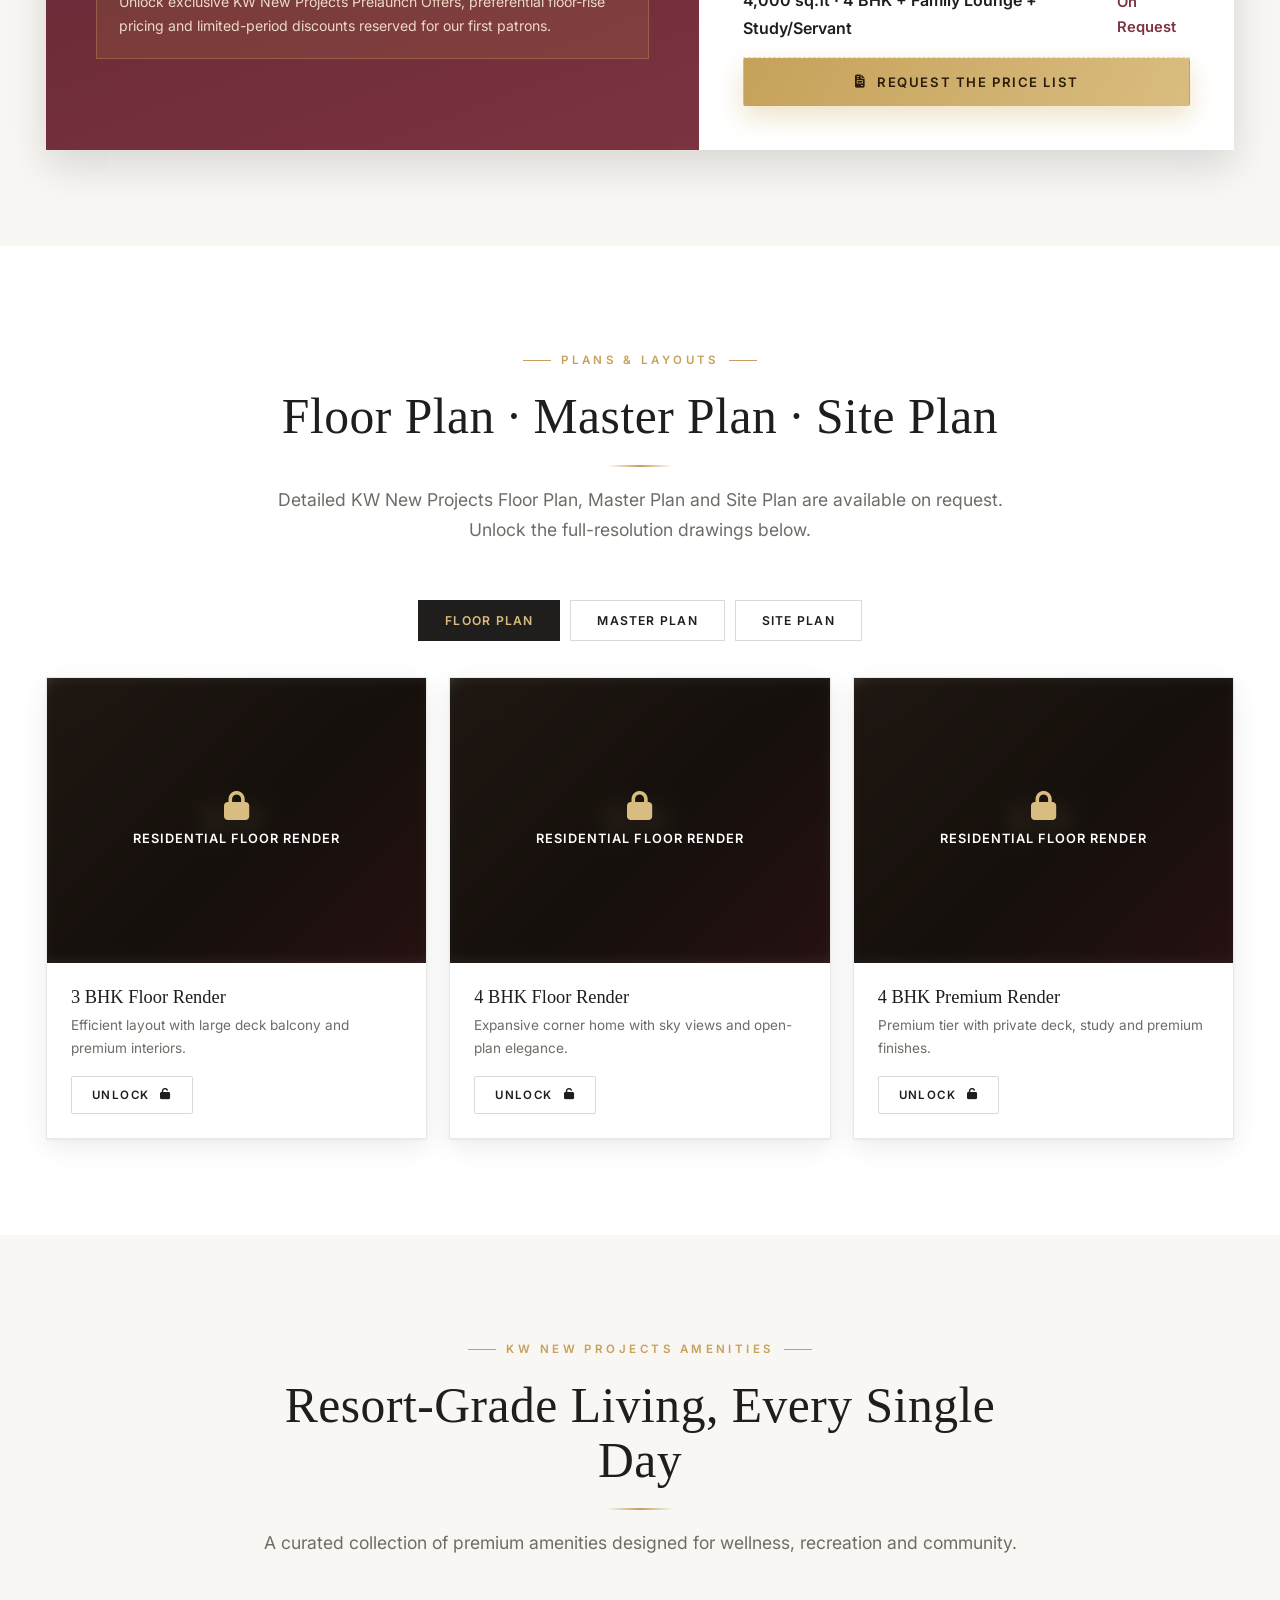
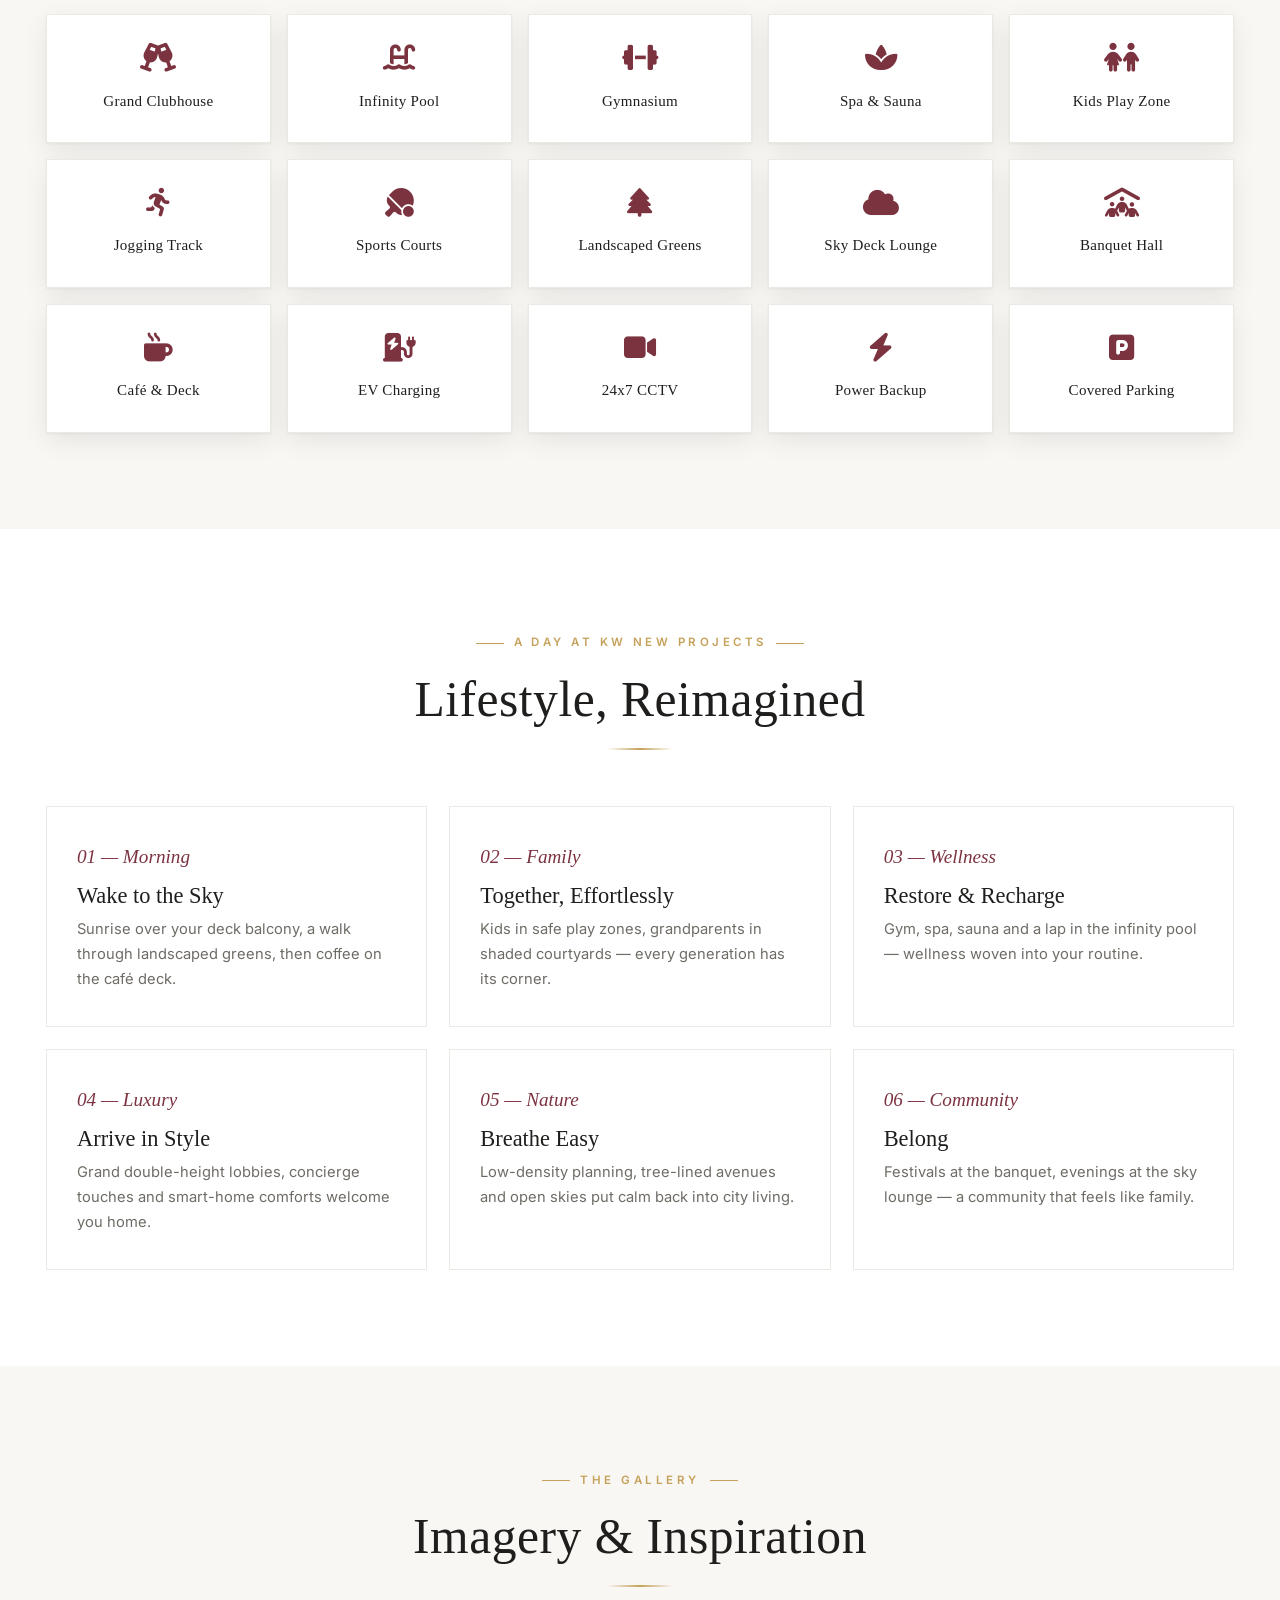
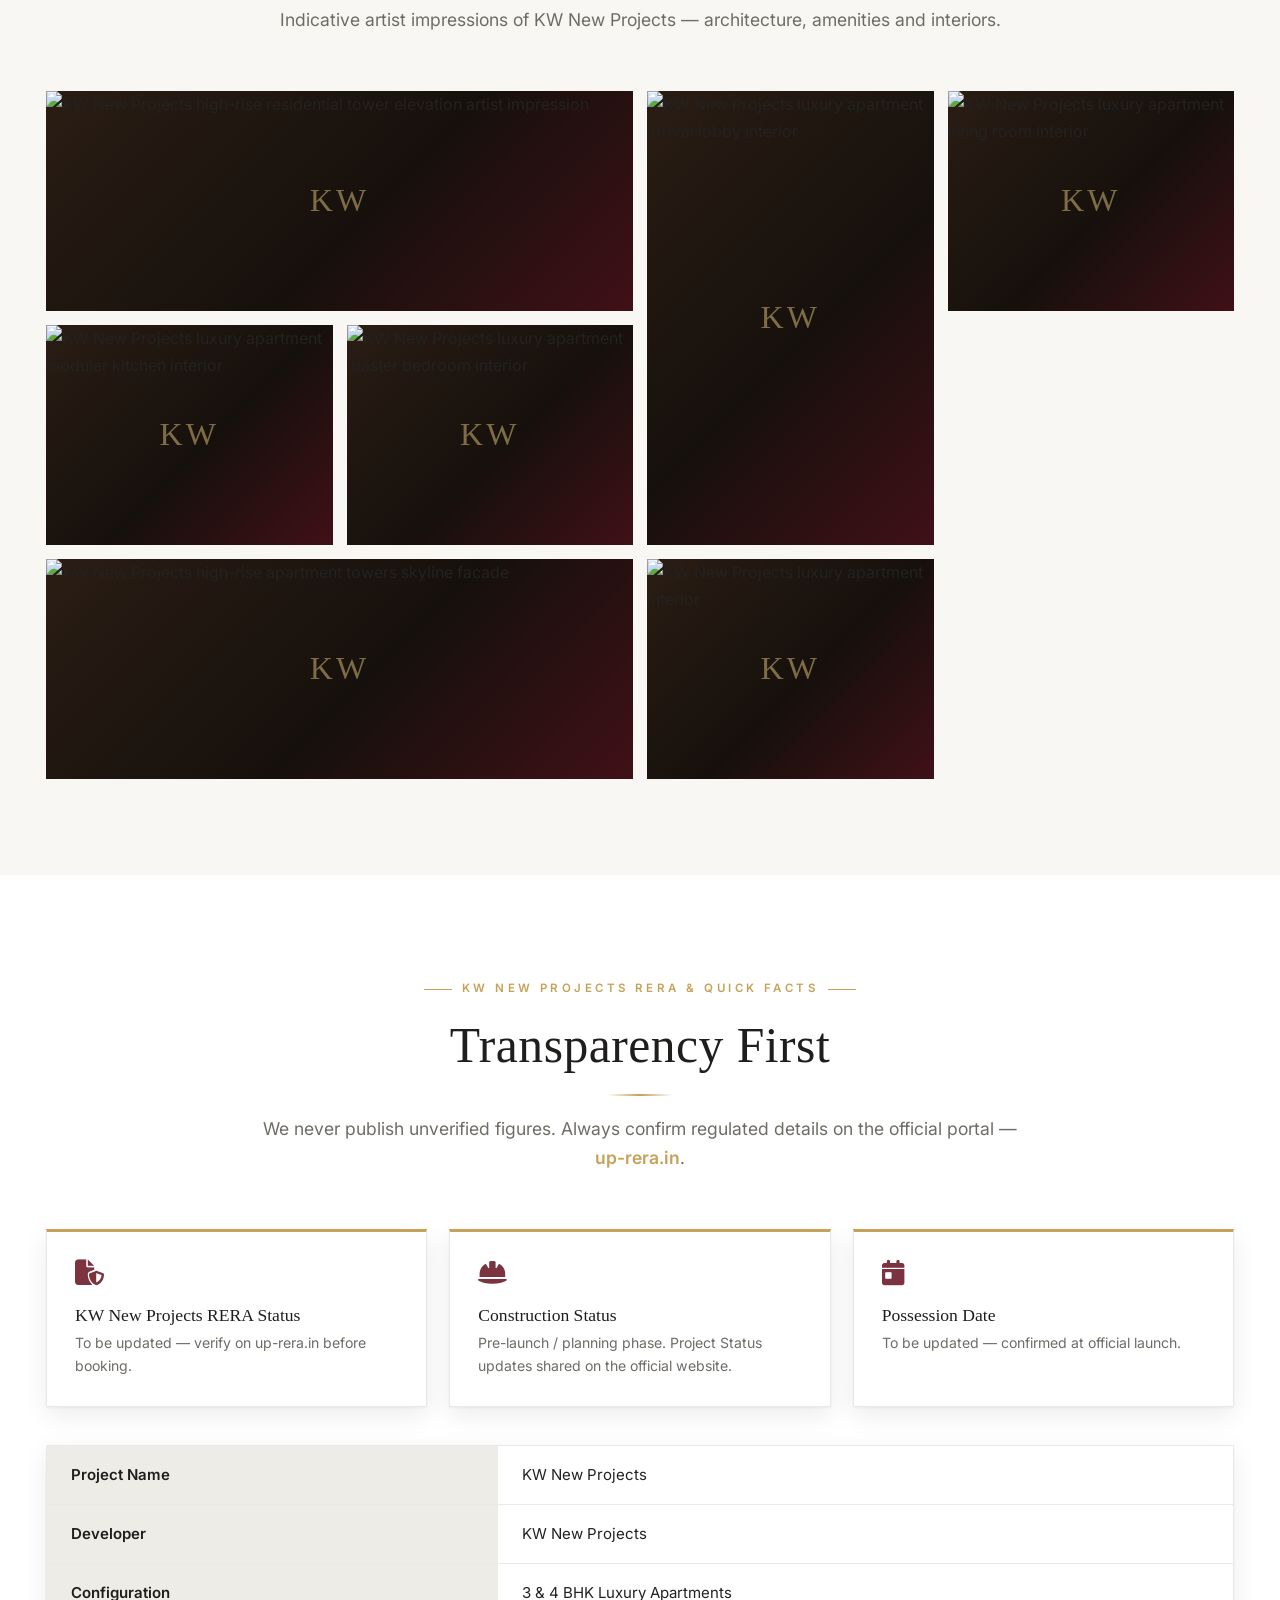
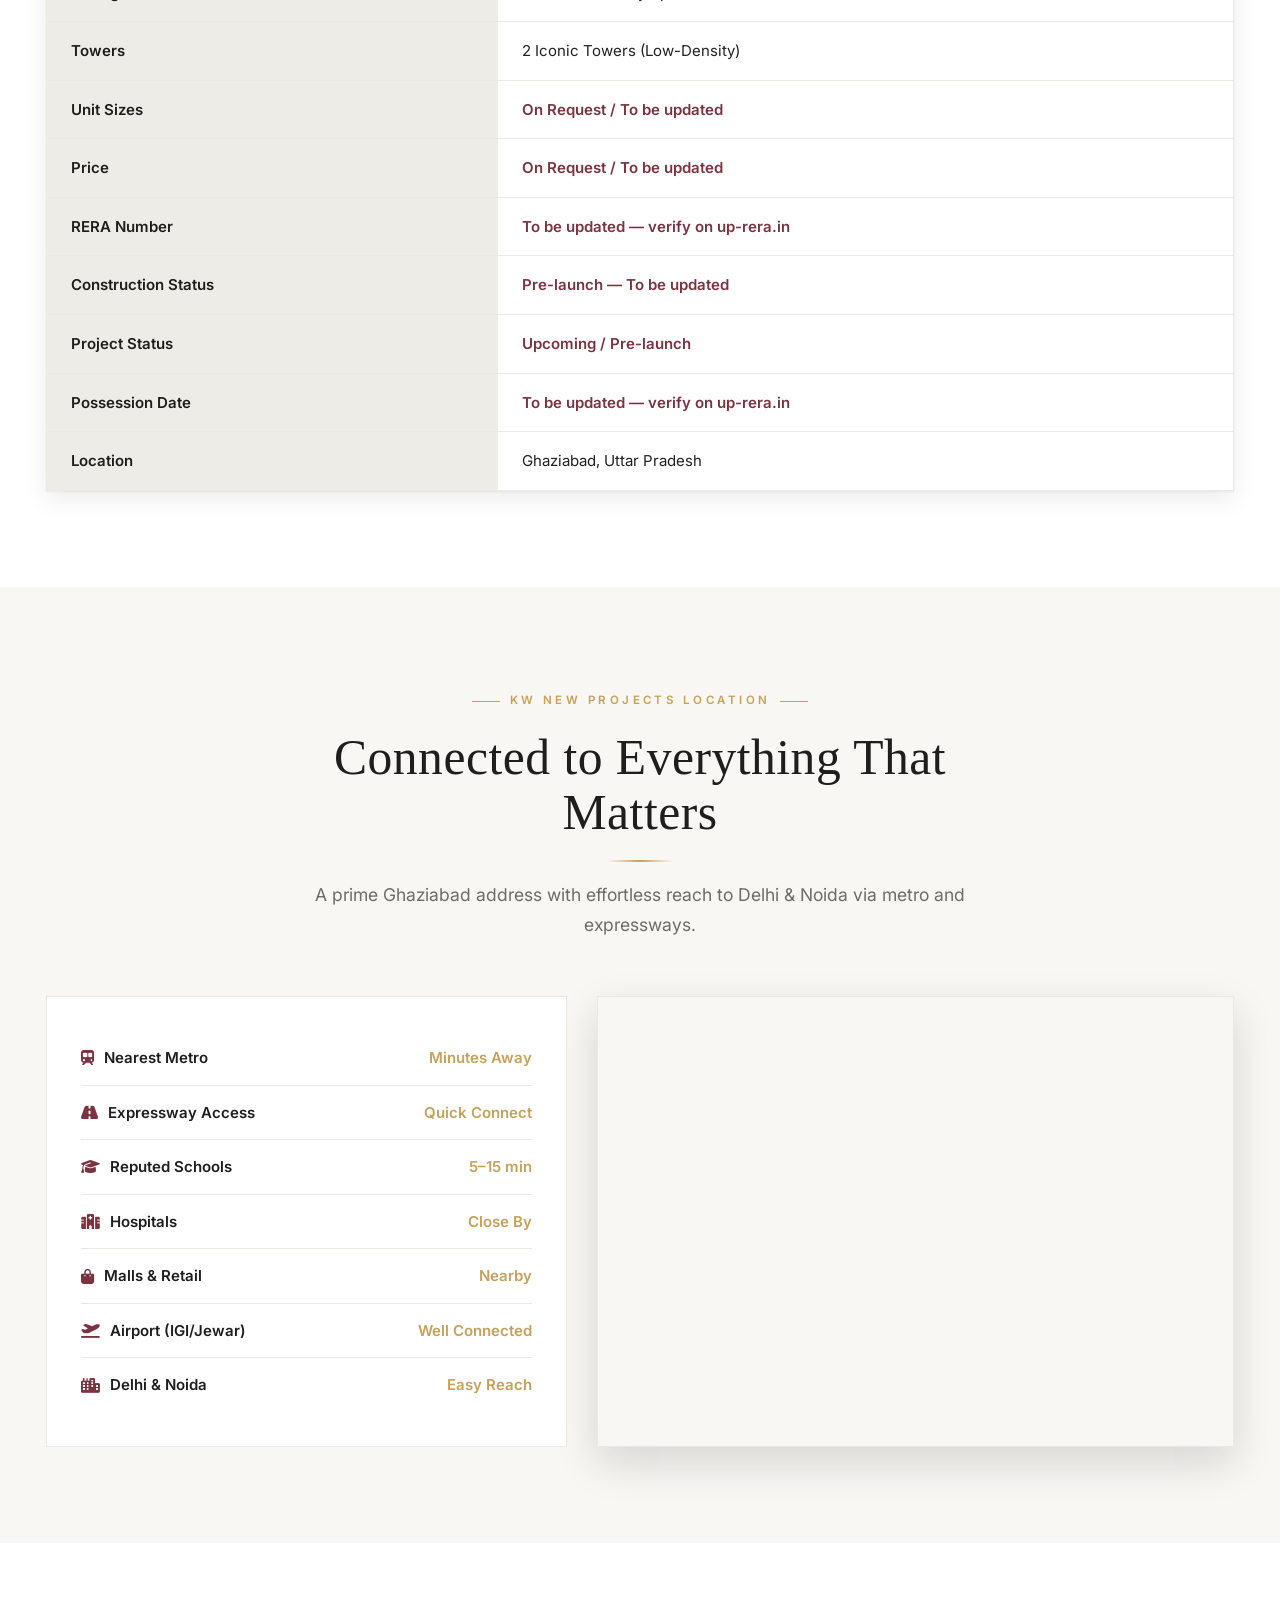
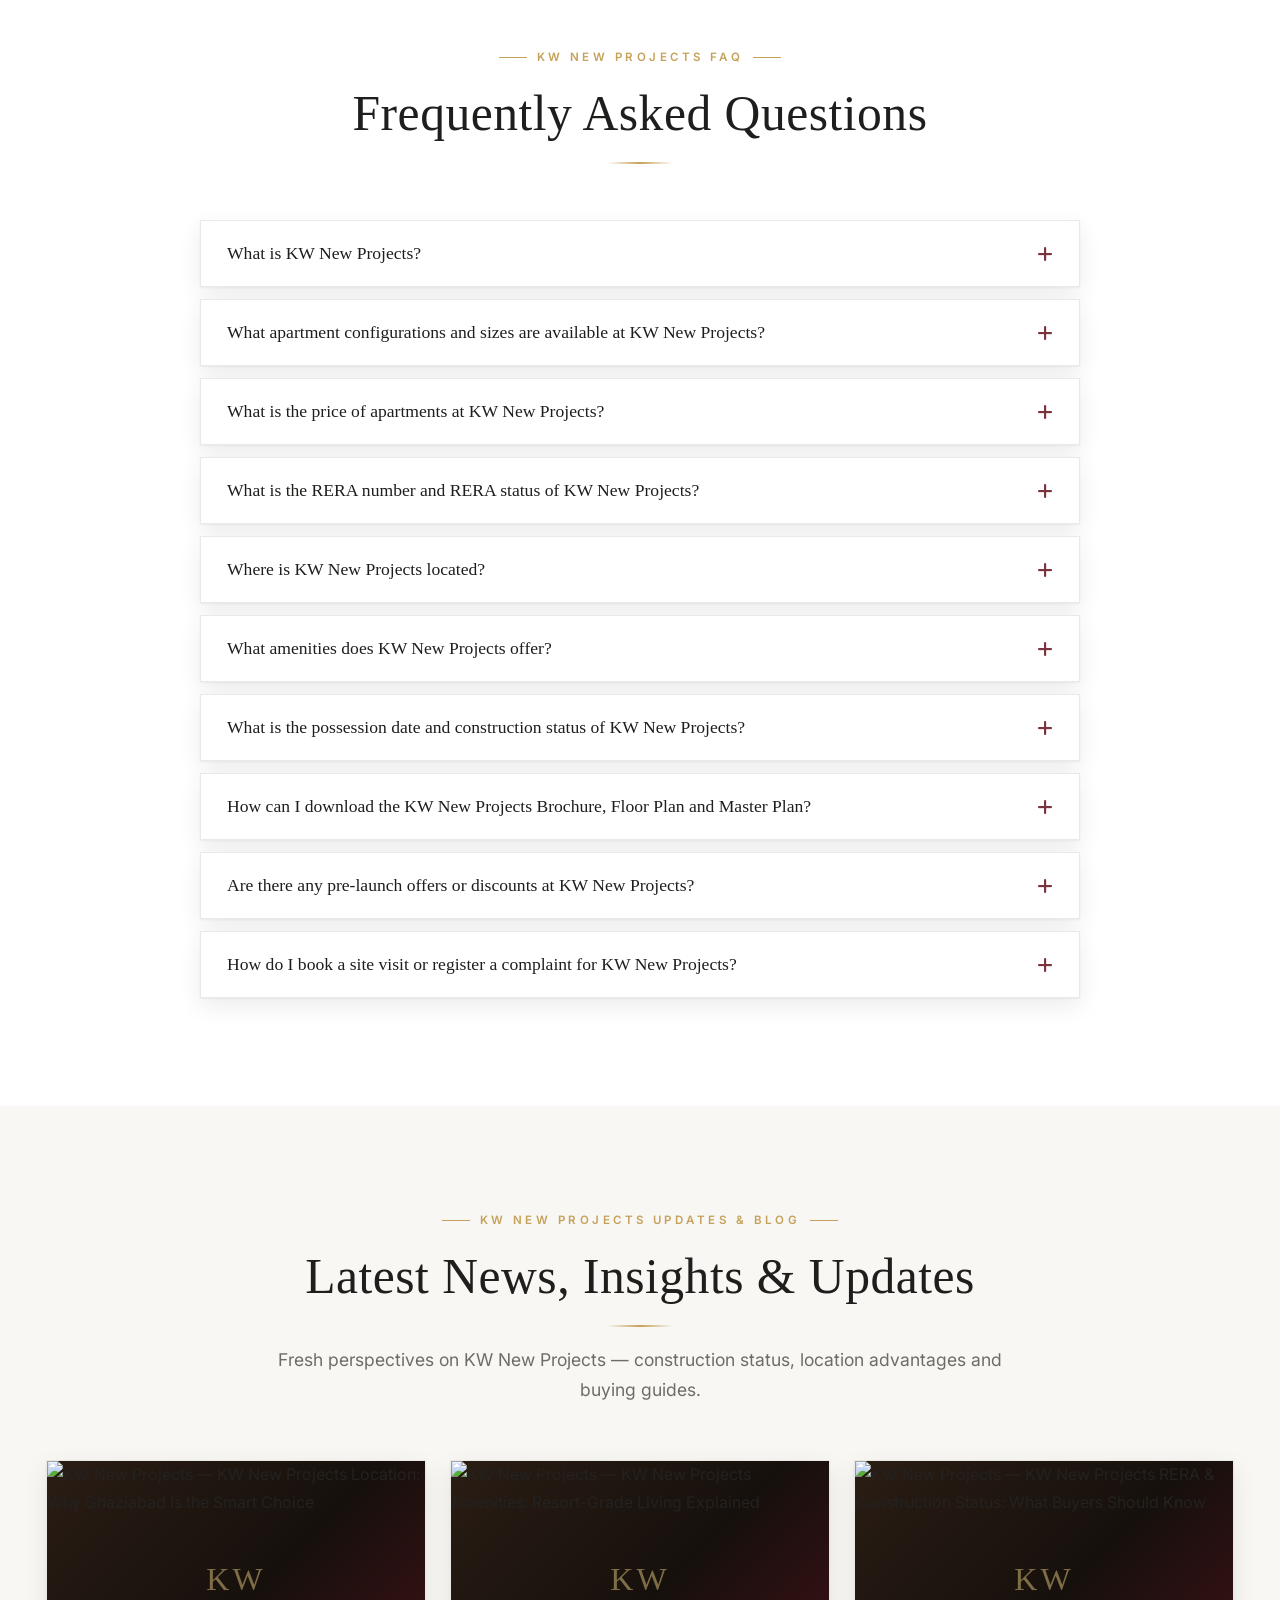
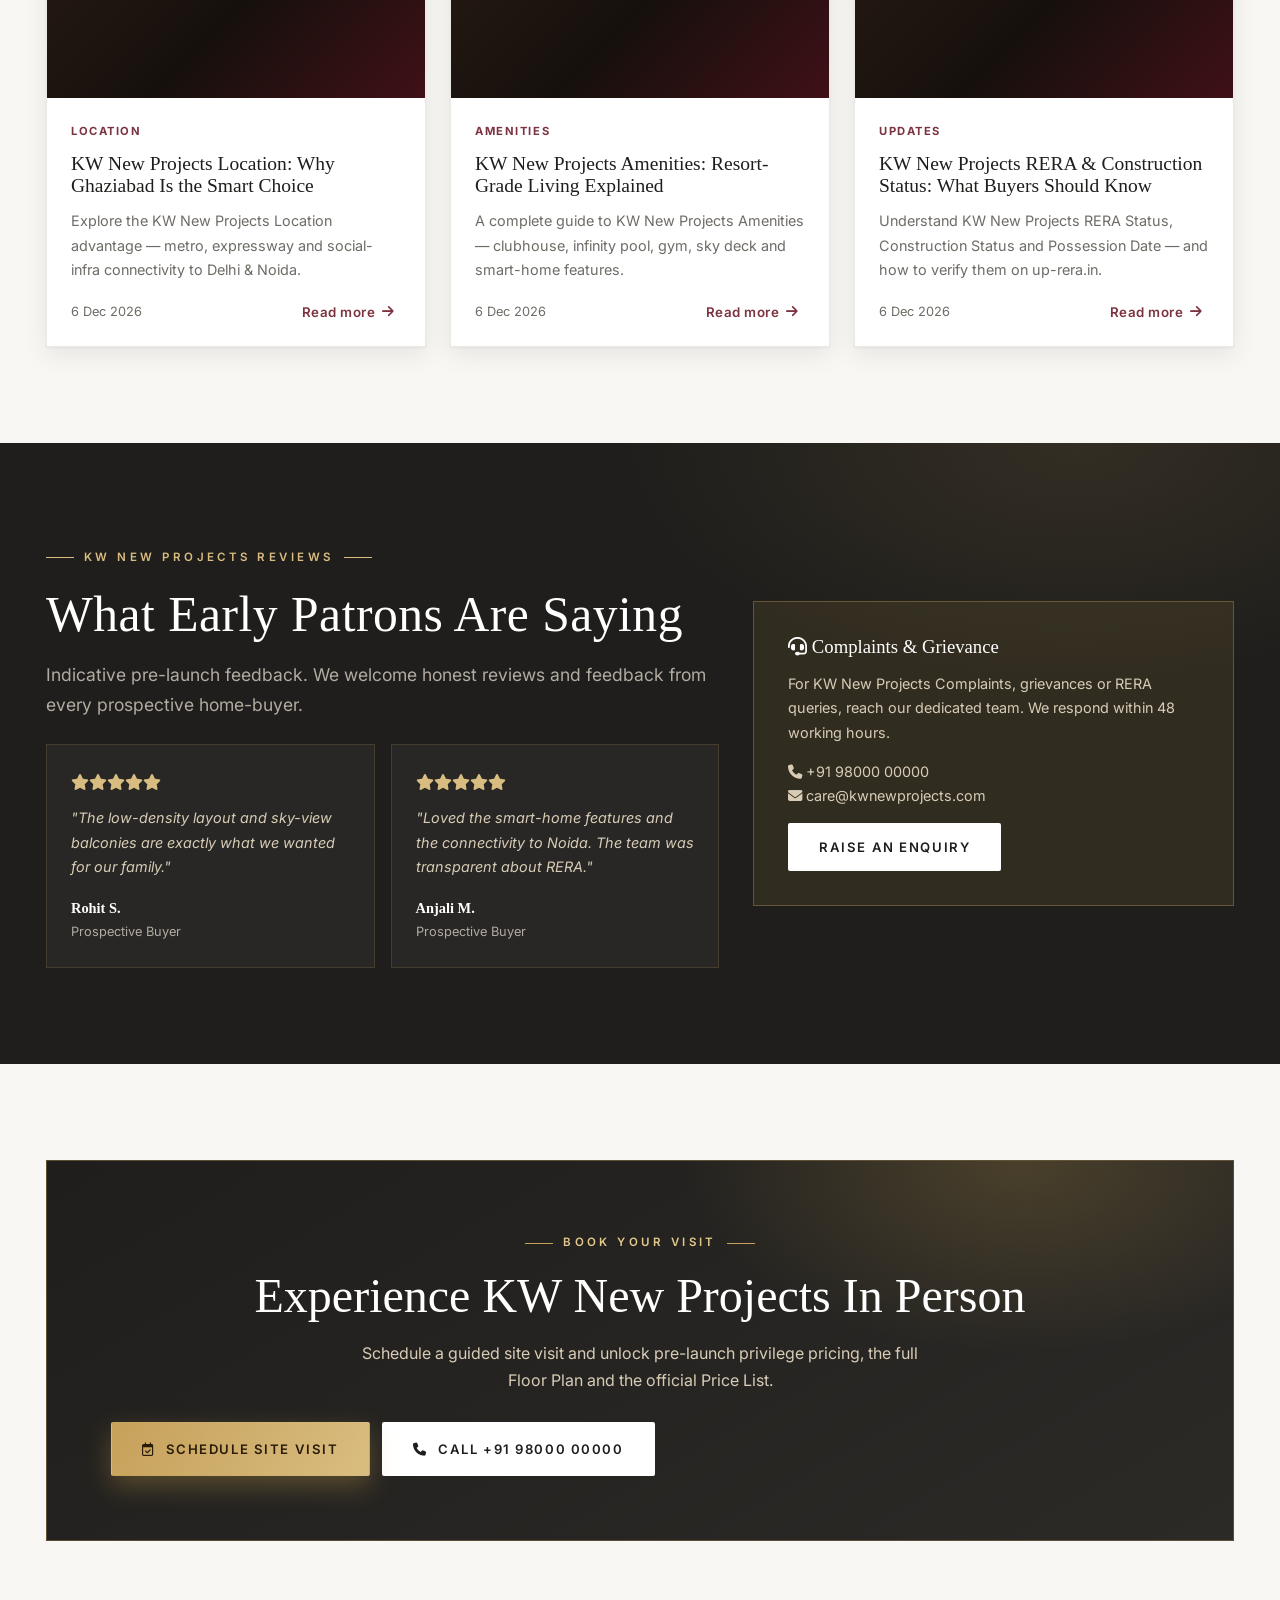
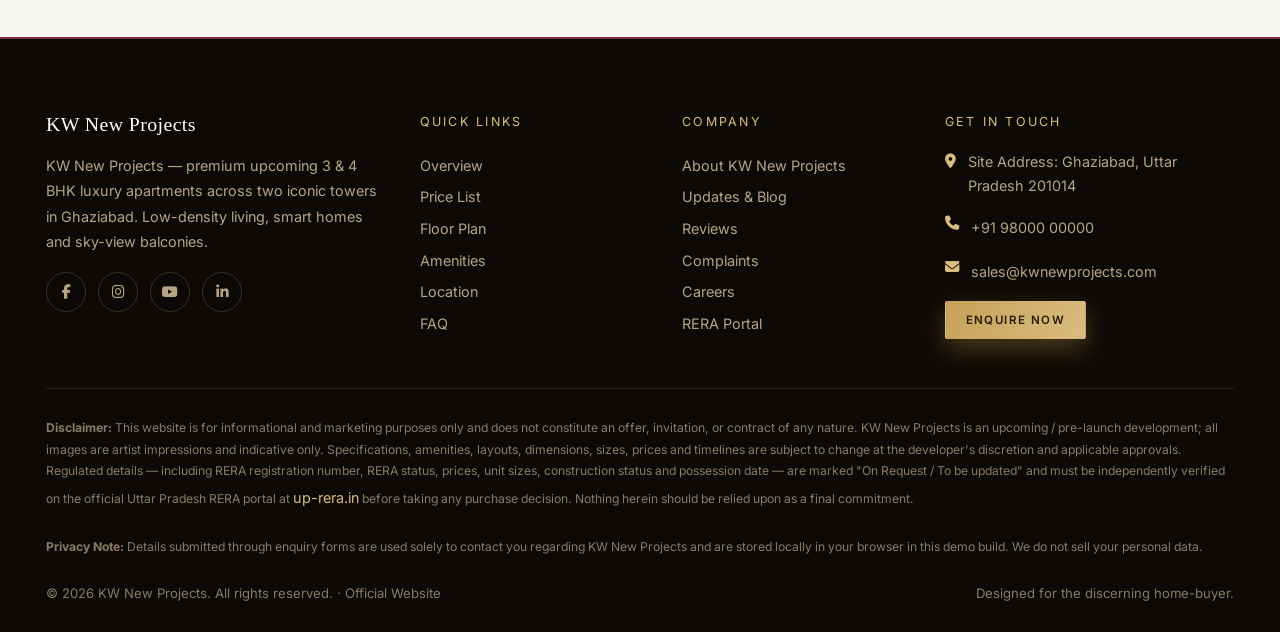
==== commit ad87ad34: "Shift to clean, airy white aesthetic (Godrej-style) - Lighter near-white backgrounds, white cards, n" ====
--- a/index.html
+++ b/index.html
@@ -10,7 +10,7 @@
 <meta name="keywords" content="KW New Projects, KW New Projects Amenities, KW New Projects Brochure, KW New Projects Career, KW New Projects Complaints, KW New Projects Construction Status, KW New Projects Contact Number, KW New Projects Discounts, KW New Projects Floor Plan, KW New Projects Layout, KW New Projects Layouts, KW New Projects Location, KW New Projects Master Plan, KW New Projects Offers, KW New Projects Official Website, KW New Projects Possession Date, KW New Projects Prelaunch Offers, KW New Projects Price List, KW New Projects Prices, KW New Projects Project Status, KW New Projects RERA, KW New Projects RERA Number, KW New Projects RERA Status, KW New Projects Reviews, KW New Projects Site Plan, KW New Projects Sizes, KW New Projects Updates, KW New Projects Website">
 <meta name="author" content="KW New Projects">
 <meta name="robots" content="index, follow, max-image-preview:large">
-<meta name="theme-color" content="#2a2520">
+<meta name="theme-color" content="#1f1e1c">
 <link rel="canonical" href="https://www.kwnewprojects.com/">
 
 <!-- ===== Open Graph / Twitter ===== -->
--- a/style.css
+++ b/style.css
@@ -6,27 +6,27 @@
    ========================================================================= */
 
 :root {
-  --espresso: #2a2520;
-  --espresso-2: #2a252010;
-  --night: #221d18;
-  --night-2: #3a3128;
+  --espresso: #1f1e1c;
+  --espresso-2: #1f1e1c10;
+  --night: #181715;
+  --night-2: #2c2a27;
   --maroon: #7c3340;
   --maroon-2: #5f2531;
   --maroon-soft: #9a4453;
   --gold: #c6a15a;
-  --gold-2: #e3ca8c;
-  --gold-soft: #f1e5ca;
-  --cream: #f7f3ea;
-  --cream-2: #efe8da;
-  --paper: #fcfaf4;
+  --gold-2: #d9bd80;
+  --gold-soft: #efe6d2;
+  --cream: #f8f7f4;
+  --cream-2: #eeece7;
+  --paper: #ffffff;
   --white: #ffffff;
-  --text: #2f2822;
-  --muted: #7a6e60;
-  --text-light: #ece2d2;
-  --muted-light: #bcab92;
-  --line: #e7dece;
-  --line-2: #dacdb6;
-  --line-gold: rgba(198, 161, 90, .40);
+  --text: #232220;
+  --muted: #6f6c66;
+  --text-light: #eae6df;
+  --muted-light: #b1aba1;
+  --line: #ebe9e4;
+  --line-2: #ddd9d2;
+  --line-gold: rgba(198, 161, 90, .35);
   --ok: #3f7d4f;
   --shadow-sm: 0 1px 2px rgba(22, 16, 12, .05), 0 8px 24px rgba(22, 16, 12, .08);
   --shadow-md: 0 16px 40px rgba(22, 16, 12, .14);
@@ -330,7 +330,7 @@
 
 /* ---------- Gallery ---------- */
 .gallery { display: grid; grid-template-columns: repeat(4, 1fr); grid-auto-rows: 220px; gap: 14px; }
-.gallery figure { margin: 0; position: relative; overflow: hidden; cursor: zoom-in; }
+.gallery figure { margin: 0; position: relative; overflow: hidden; cursor: zoom-in; background: var(--cream-2); }
 .gallery figure img { width: 100%; height: 100%; object-fit: cover; transition: transform .7s var(--ease); }
 .gallery figure:hover img { transform: scale(1.08); }
 .gallery figcaption { display: none; }
@@ -550,9 +550,11 @@
   .car__btn { width: 44px; height: 44px; }
 }
 @media (max-width: 600px) {
-  .section { padding: 64px 0; }
+  .section { padding: 52px 0; }
   .container { padding-inline: 18px; }
-  .hero { padding: 40px 0 56px; }
+  .hero { padding: 24px 0 28px; }
+  .hero__grid { gap: 16px; }
+  .hero__media { margin-top: 16px; }
   .hero__ctas { flex-direction: column; }
   .hero__ctas .btn { width: 100%; }
   .hero h1 { font-size: clamp(2rem, 8vw, 2.7rem); }
@@ -599,7 +601,7 @@
 
 /* Overview grid (double-underscore names in markup) */
 .overview__grid { display: grid; grid-template-columns: 1.05fr .95fr; gap: 56px; align-items: center; }
-.overview__media { position: relative; }
+.overview__media { position: relative; background: var(--cream-2); }
 .overview__media img { width: 100%; aspect-ratio: 3/4; object-fit: cover; box-shadow: var(--shadow-md); }
 
 /* Amenities grid (light cards) */
@@ -657,11 +659,74 @@
   .hero h1 { font-size: clamp(1.9rem, 7.6vw, 2.5rem); }
   .hero__badge { font-size: .66rem; letter-spacing: .1em; }
   .eyebrow { letter-spacing: .18em; }
-  .gallery { grid-template-columns: 1fr; grid-auto-rows: 200px; }
-  .gallery .wide, .gallery .tall { grid-column: auto; grid-row: auto; }
+  .gallery { grid-template-columns: 1fr 1fr; grid-auto-rows: 128px; gap: 10px; }
+  .gallery .wide { grid-column: span 2; }
+  .gallery .tall { grid-row: span 2; }
   .price-panel .big { font-size: 2.4rem; }
 }
 @media (max-width: 380px) {
   .container { padding-inline: 14px; }
   .brand__name { font-size: 1.05rem; }
 }
+
+/* =========================================================================
+   Luxury finish — refined gold accents, sheen & glow (additive, layout-safe)
+   ========================================================================= */
+html { -webkit-font-smoothing: antialiased; -moz-osx-font-smoothing: grayscale; text-rendering: optimizeLegibility; }
+::selection { background: rgba(198,161,90,.28); color: var(--espresso); }
+
+/* Warm ambient tint on the light background */
+body {
+  background:
+    radial-gradient(1100px 560px at 100% -4%, rgba(198,161,90,.045), transparent 60%),
+    radial-gradient(900px 520px at -8% 102%, rgba(124,51,64,.025), transparent 62%),
+    var(--cream);
+  background-attachment: fixed;
+}
+
+/* Champagne sheen sweeping across gold buttons on hover */
+.btn--gold, .btn--copper { position: relative; overflow: hidden; }
+.btn--gold::after, .btn--copper::after {
+  content: ""; position: absolute; top: 0; left: -130%; width: 55%; height: 100%;
+  background: linear-gradient(100deg, transparent, rgba(255,255,255,.55), transparent);
+  transform: skewX(-18deg); transition: left .6s var(--ease); pointer-events: none;
+}
+.btn--gold:hover::after, .btn--copper:hover::after { left: 140%; }
+
+/* Soft gold glow within dark sections (behind content, via background layer) */
+.section--ink, .section--dark {
+  background-image: radial-gradient(760px 400px at 84% 0%, rgba(198,161,90,.12), transparent 60%);
+  background-color: var(--espresso);
+}
+
+/* Elegant gold flourish beneath centered section headings */
+.section-head.center .display::after,
+.section-head.center .be-heading::after {
+  content: ""; display: block; width: 66px; height: 2px; margin: 20px auto 0;
+  background: linear-gradient(90deg, transparent, var(--gold), transparent);
+}
+
+/* Refined card interactions — gentle gold ring + deeper, warmer lift */
+.usp:hover, .life-card:hover, .rera-card:hover, .post-card:hover {
+  border-color: var(--line-gold);
+  box-shadow: 0 18px 42px rgba(124,51,64,.10);
+}
+
+/* Wine-to-rose gradient emphasis on the hero name */
+.hero h1 em {
+  background: linear-gradient(95deg, var(--maroon), var(--maroon-soft));
+  -webkit-background-clip: text; background-clip: text;
+  -webkit-text-fill-color: transparent;
+}
+
+/* Hairline gold accent under the sticky nav */
+.nav { box-shadow: 0 1px 0 rgba(198,161,90,.20); }
+.nav.is-stuck { box-shadow: 0 6px 26px rgba(22,16,12,.30), 0 1px 0 rgba(198,161,90,.25); }
+
+/* Luxe gold scrollbar */
+* { scrollbar-width: thin; scrollbar-color: var(--gold) var(--cream-2); }
+::-webkit-scrollbar { width: 10px; height: 10px; }
+::-webkit-scrollbar-track { background: var(--cream-2); }
+::-webkit-scrollbar-thumb { background: linear-gradient(180deg, var(--gold), var(--maroon)); border-radius: 8px; border: 2px solid var(--cream-2); }
+
+@media (max-width: 600px) { body { background-attachment: scroll; } }
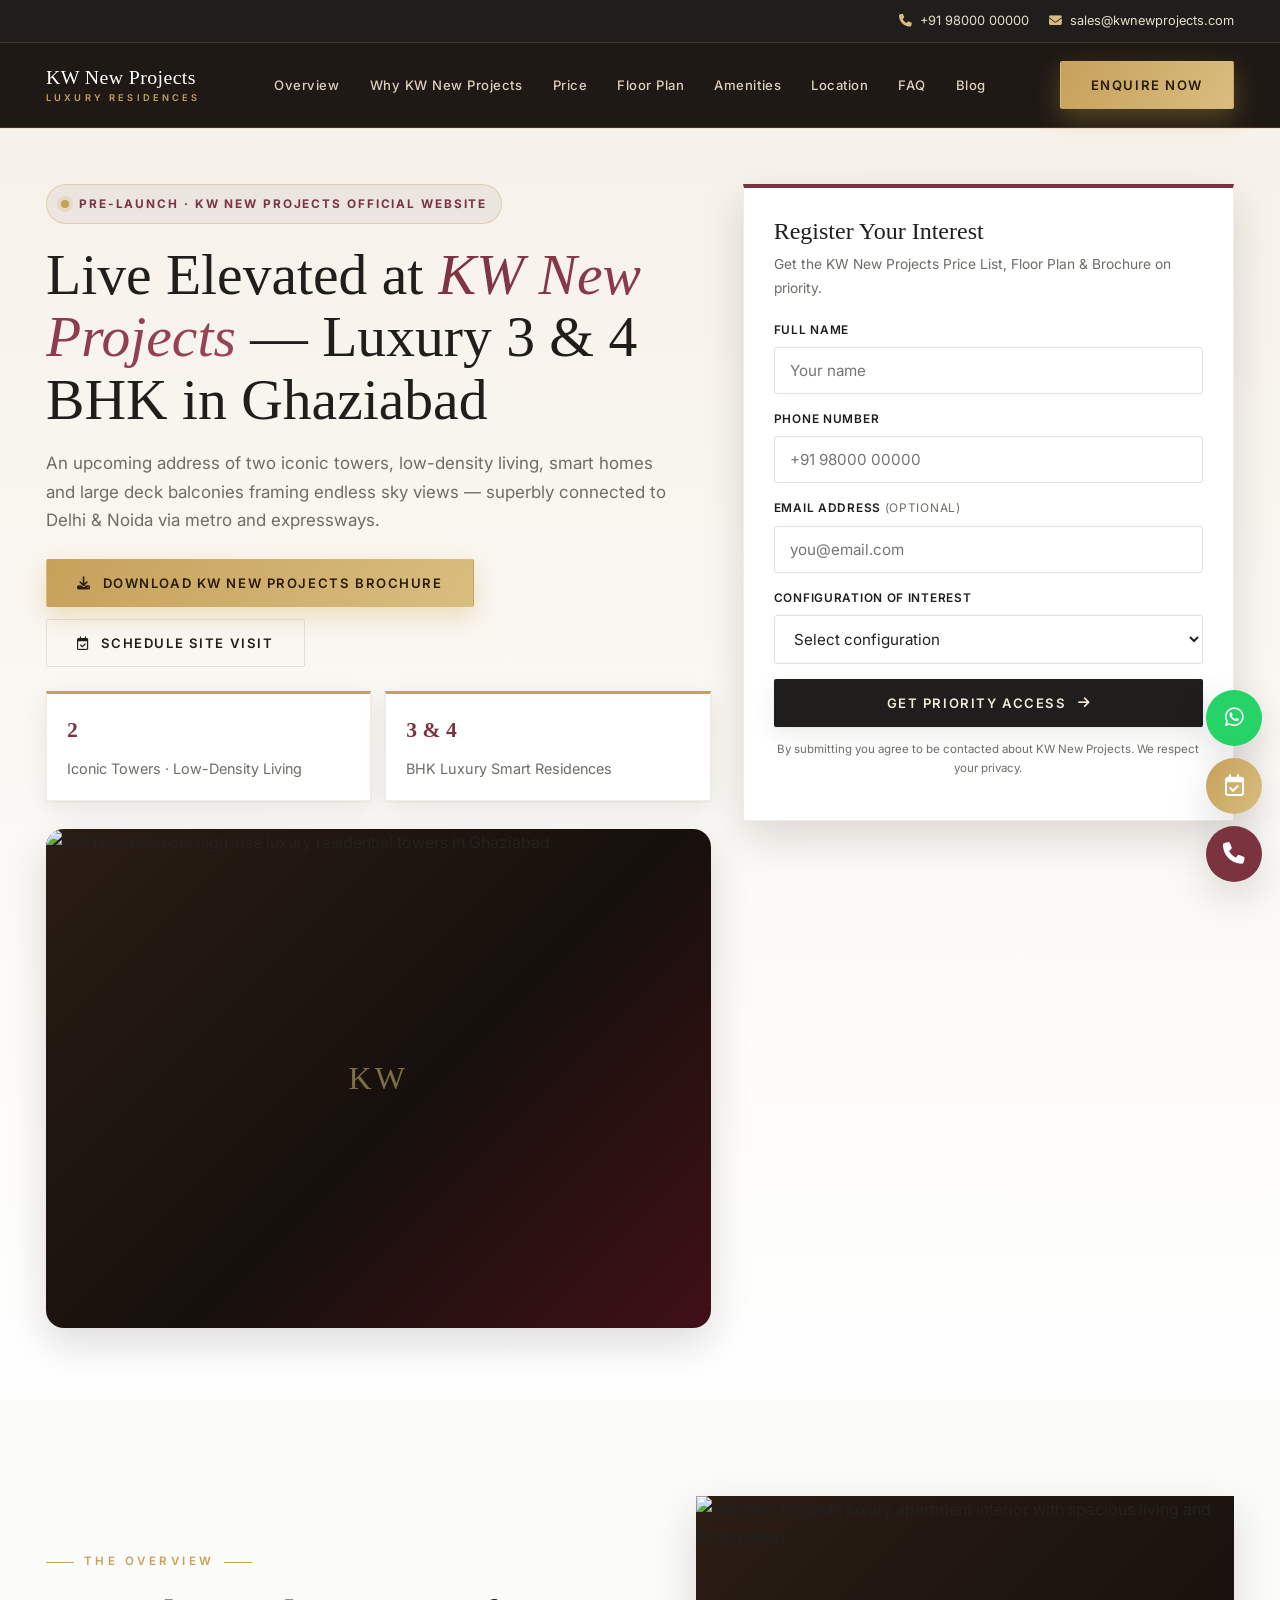
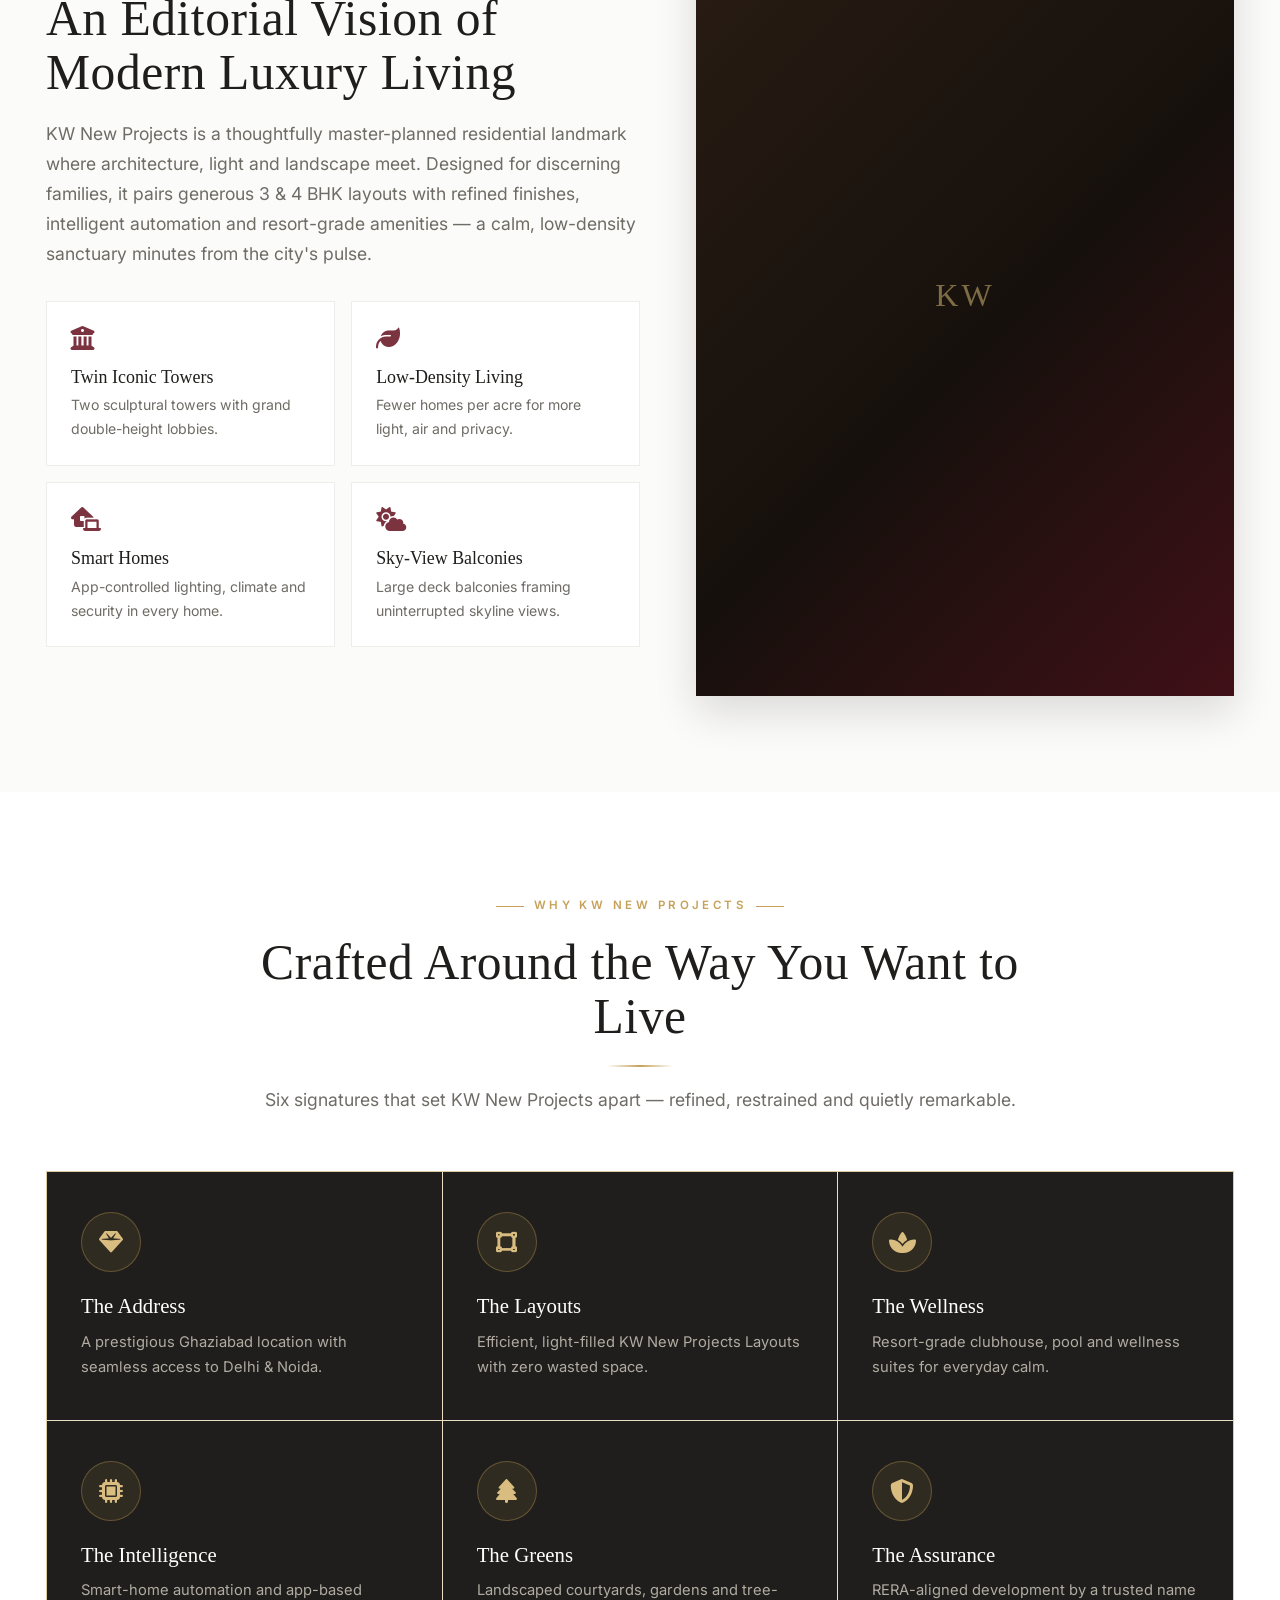
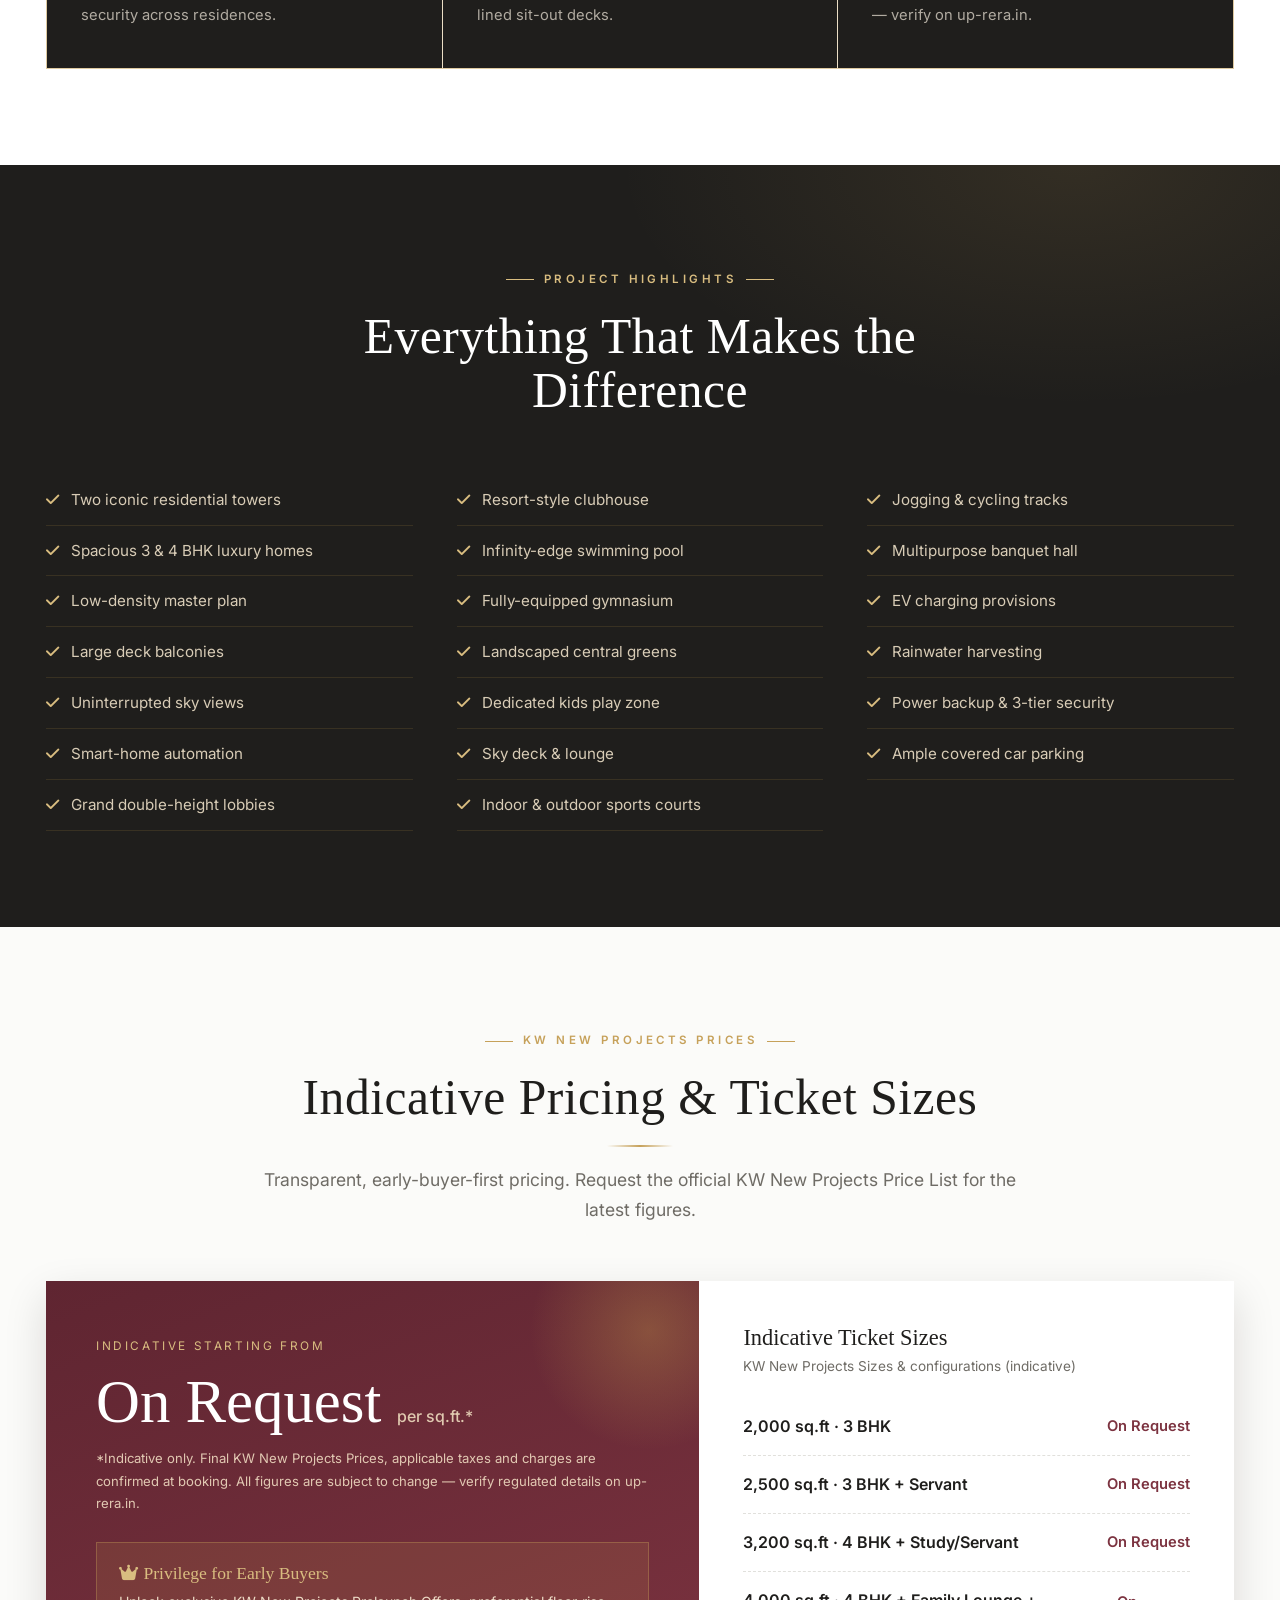
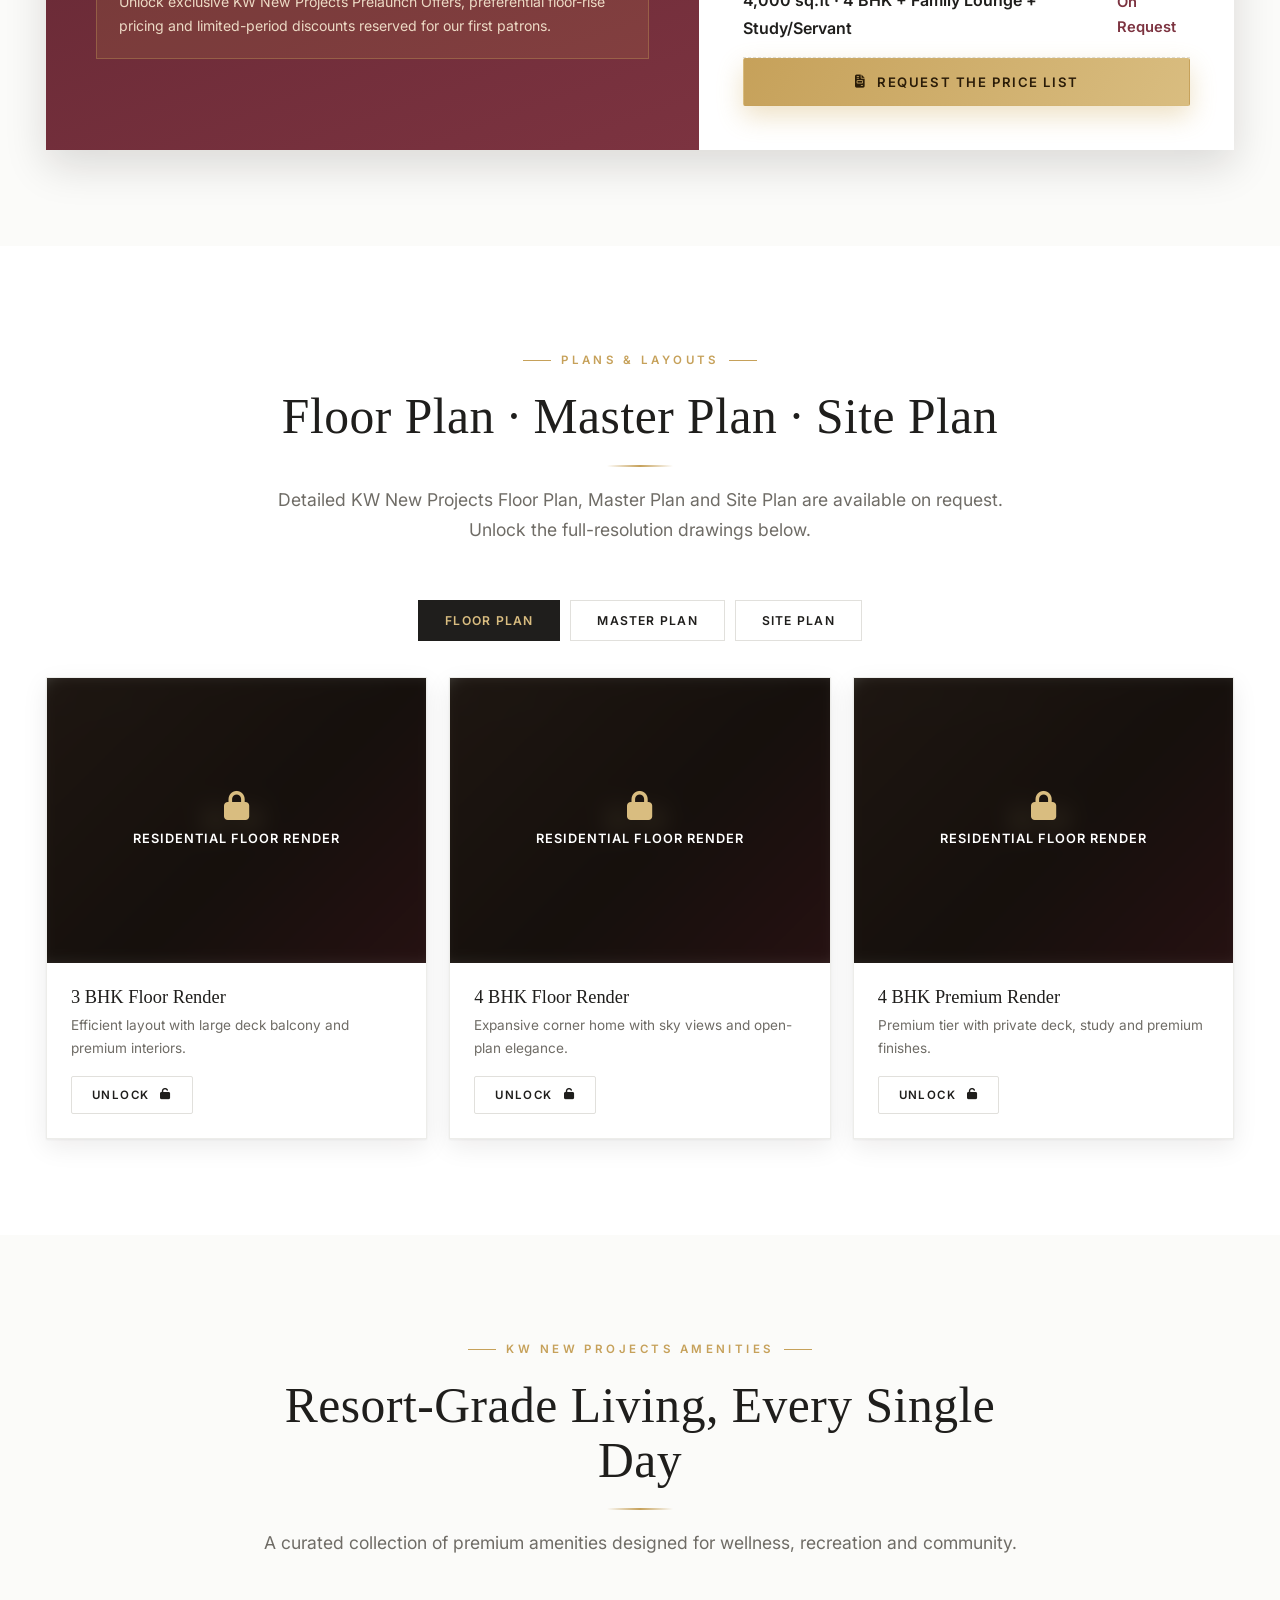
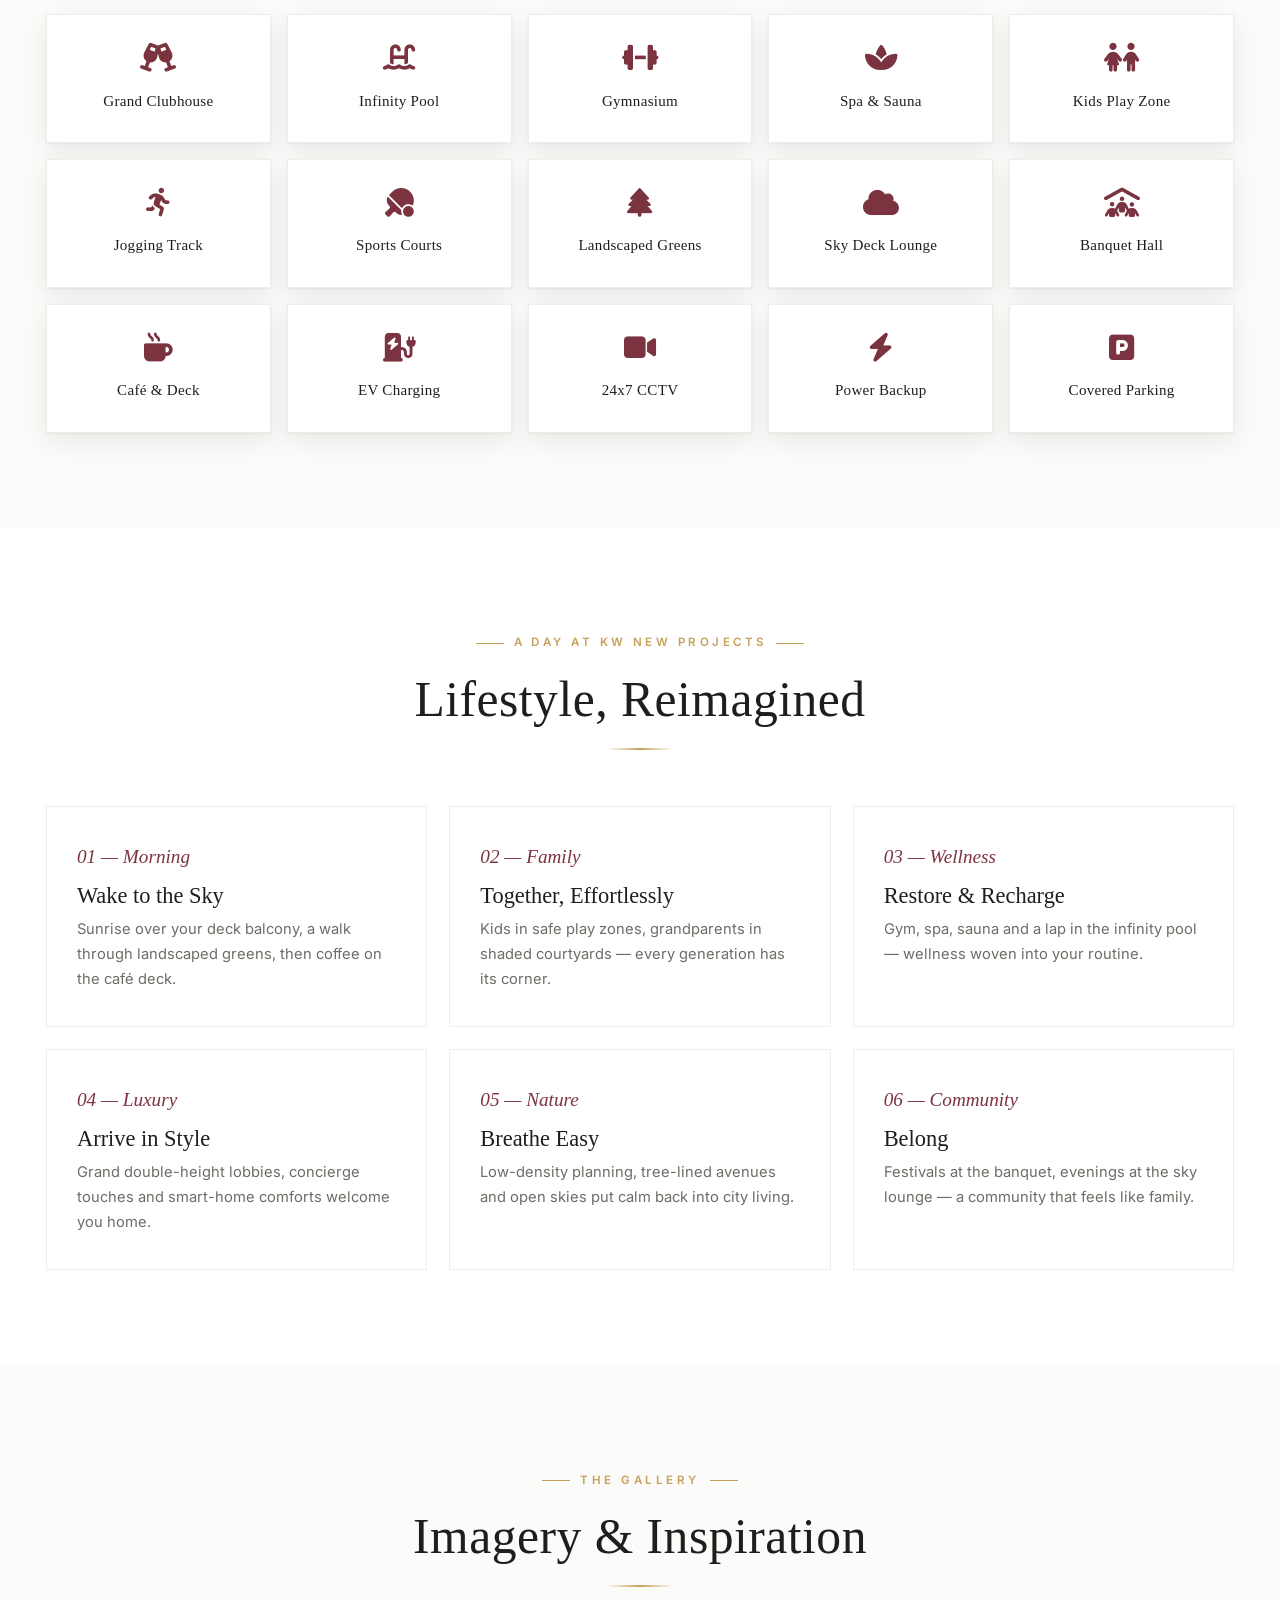
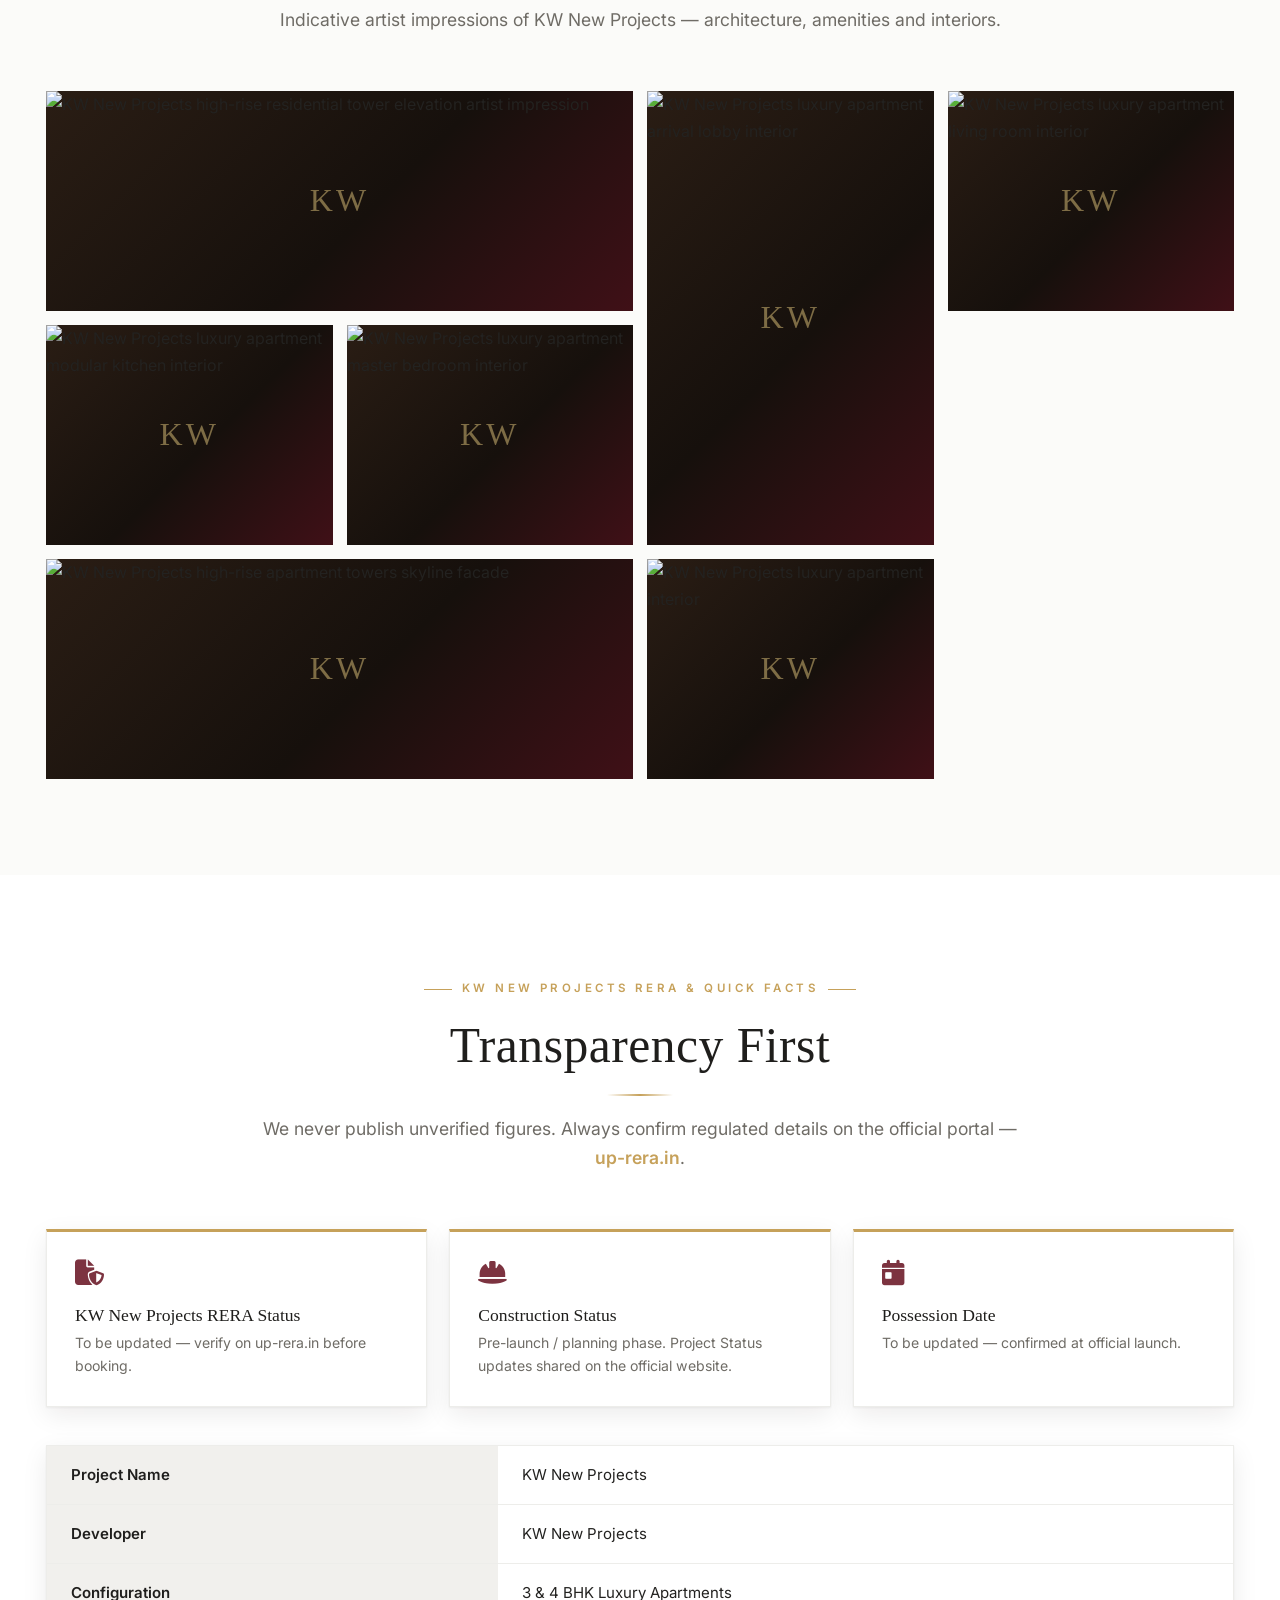
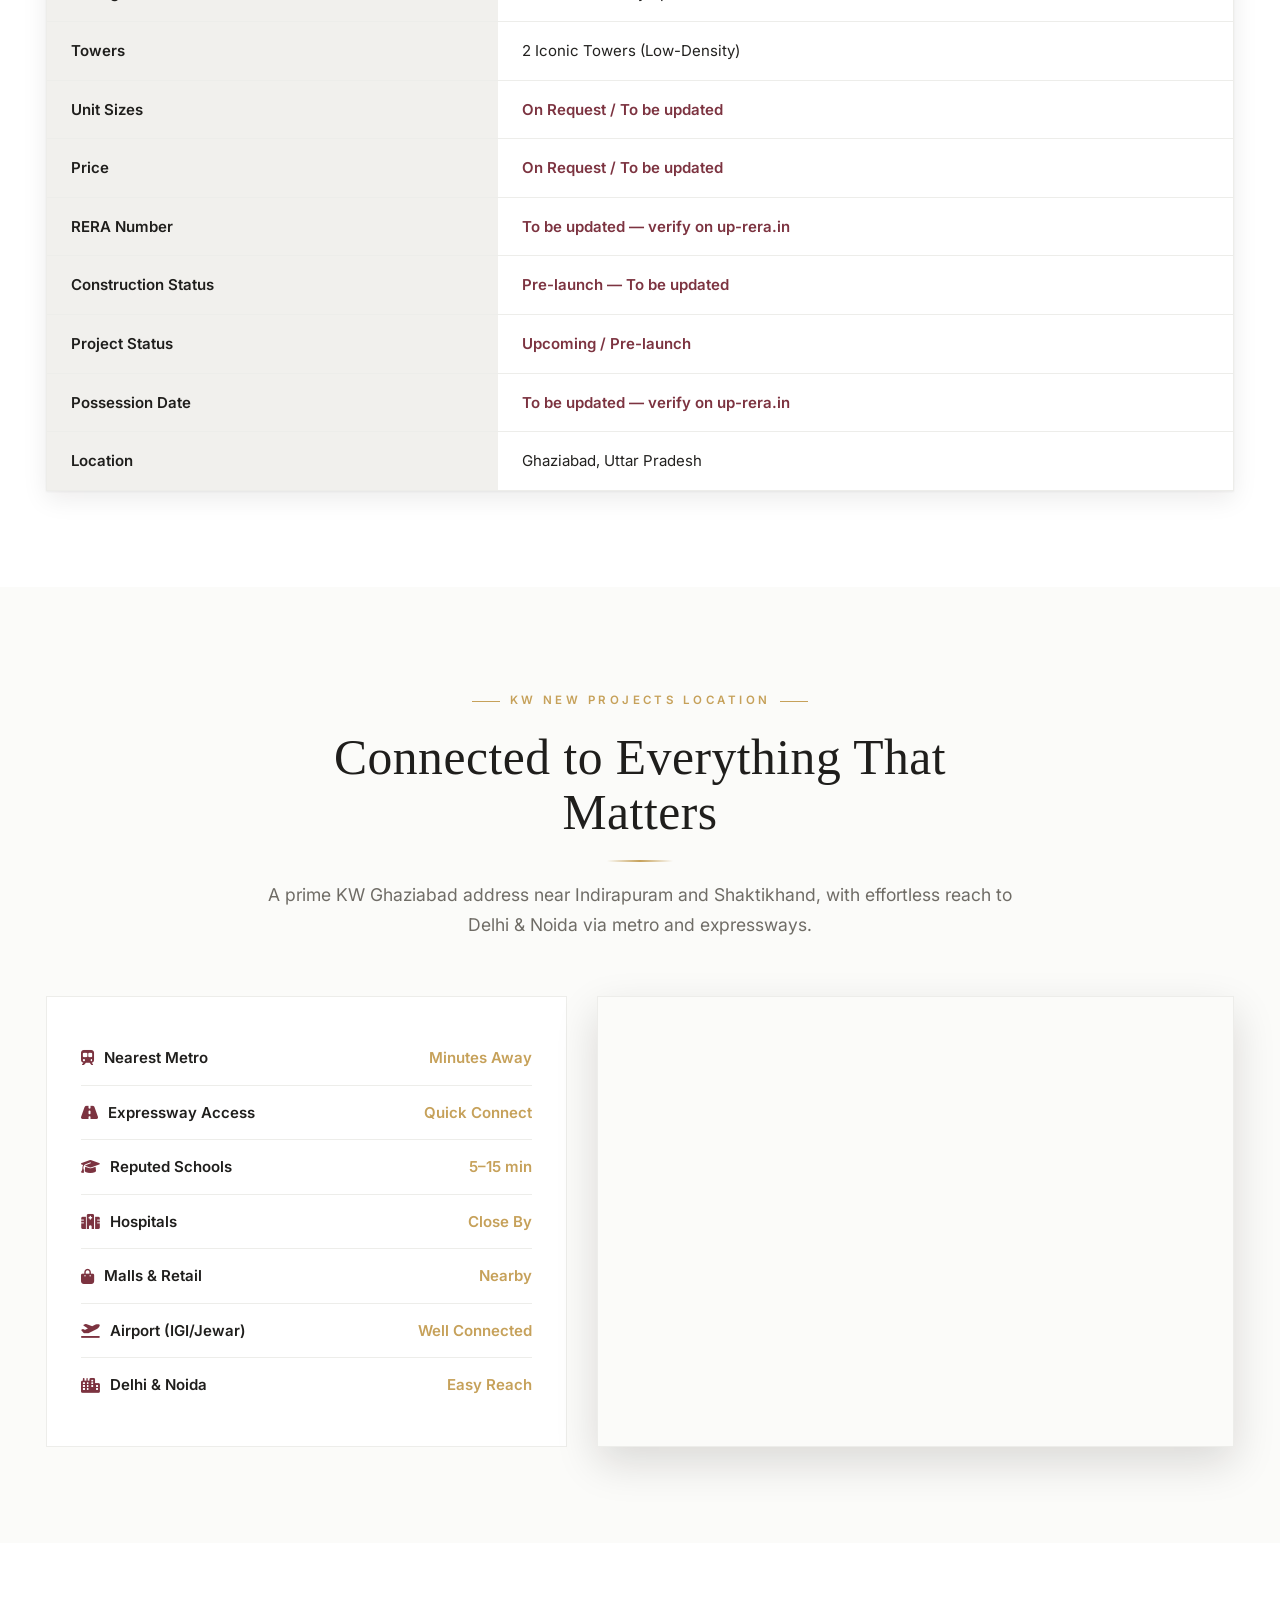
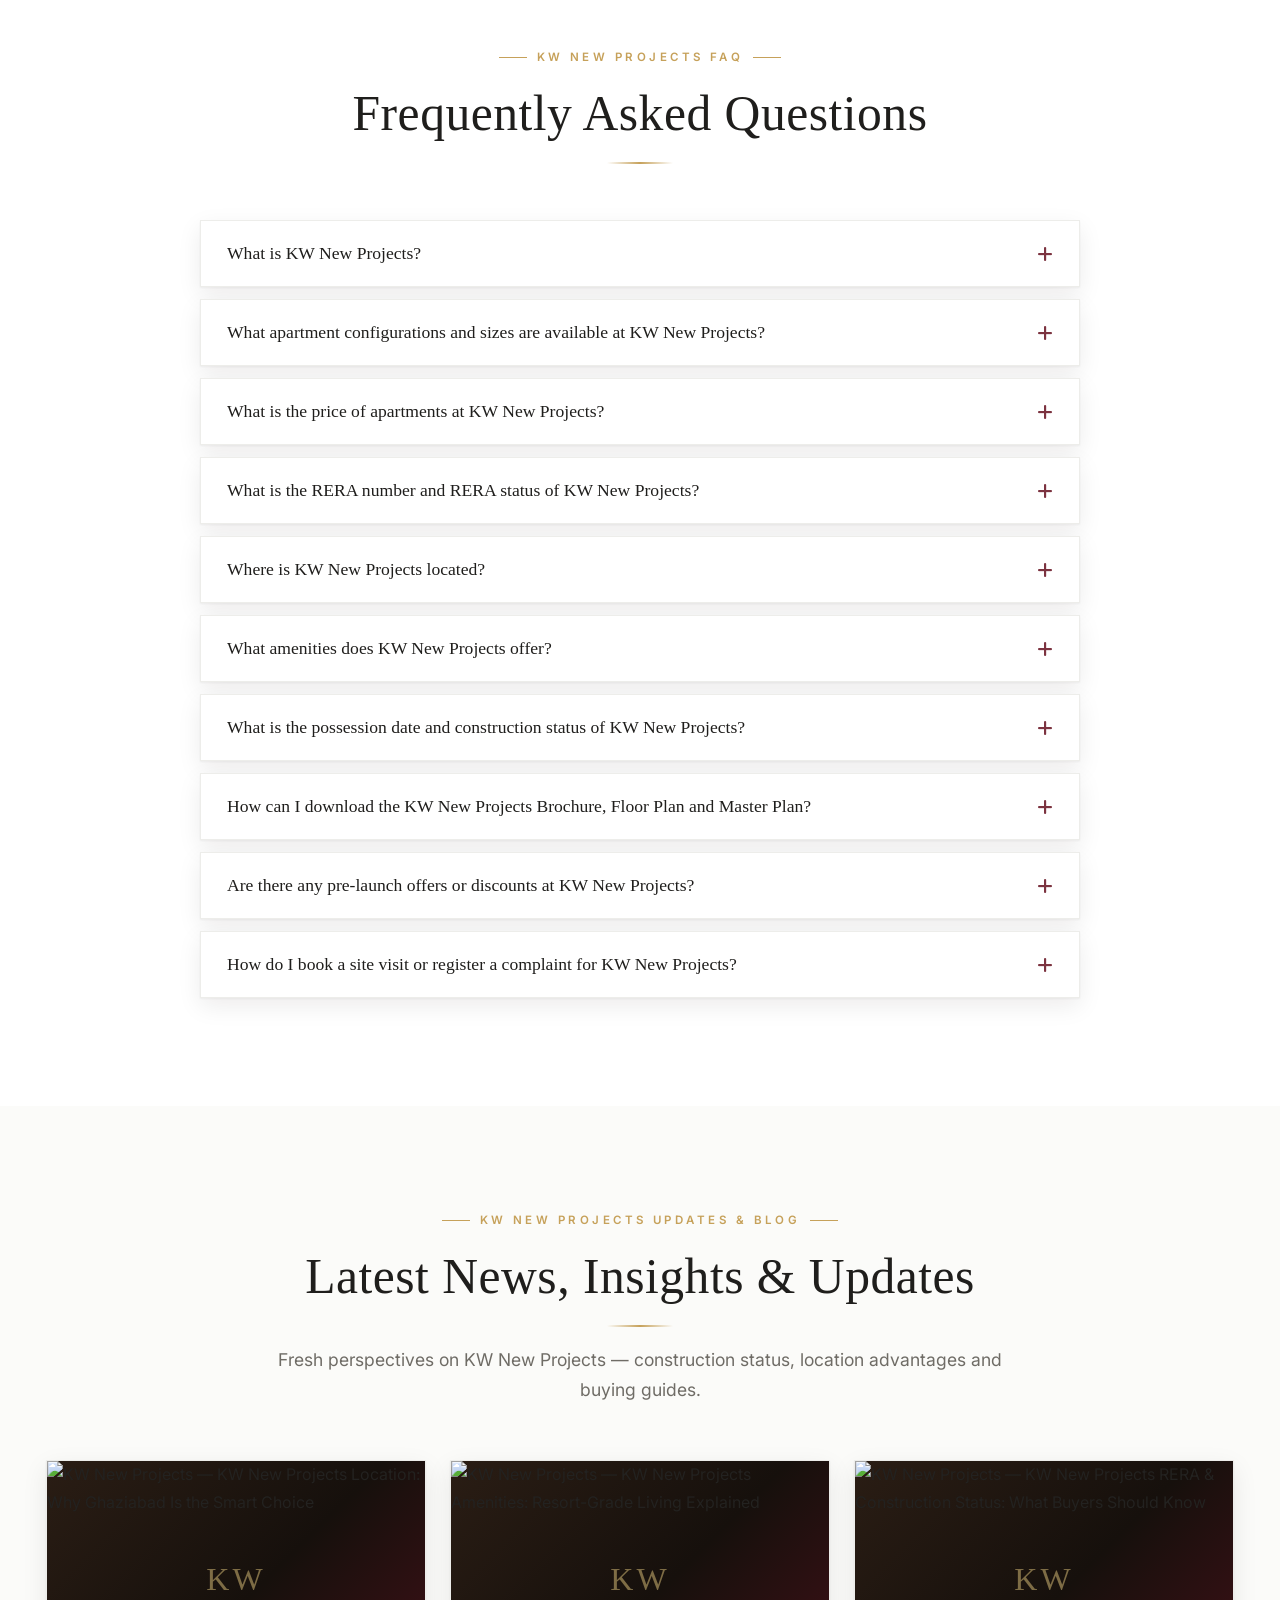
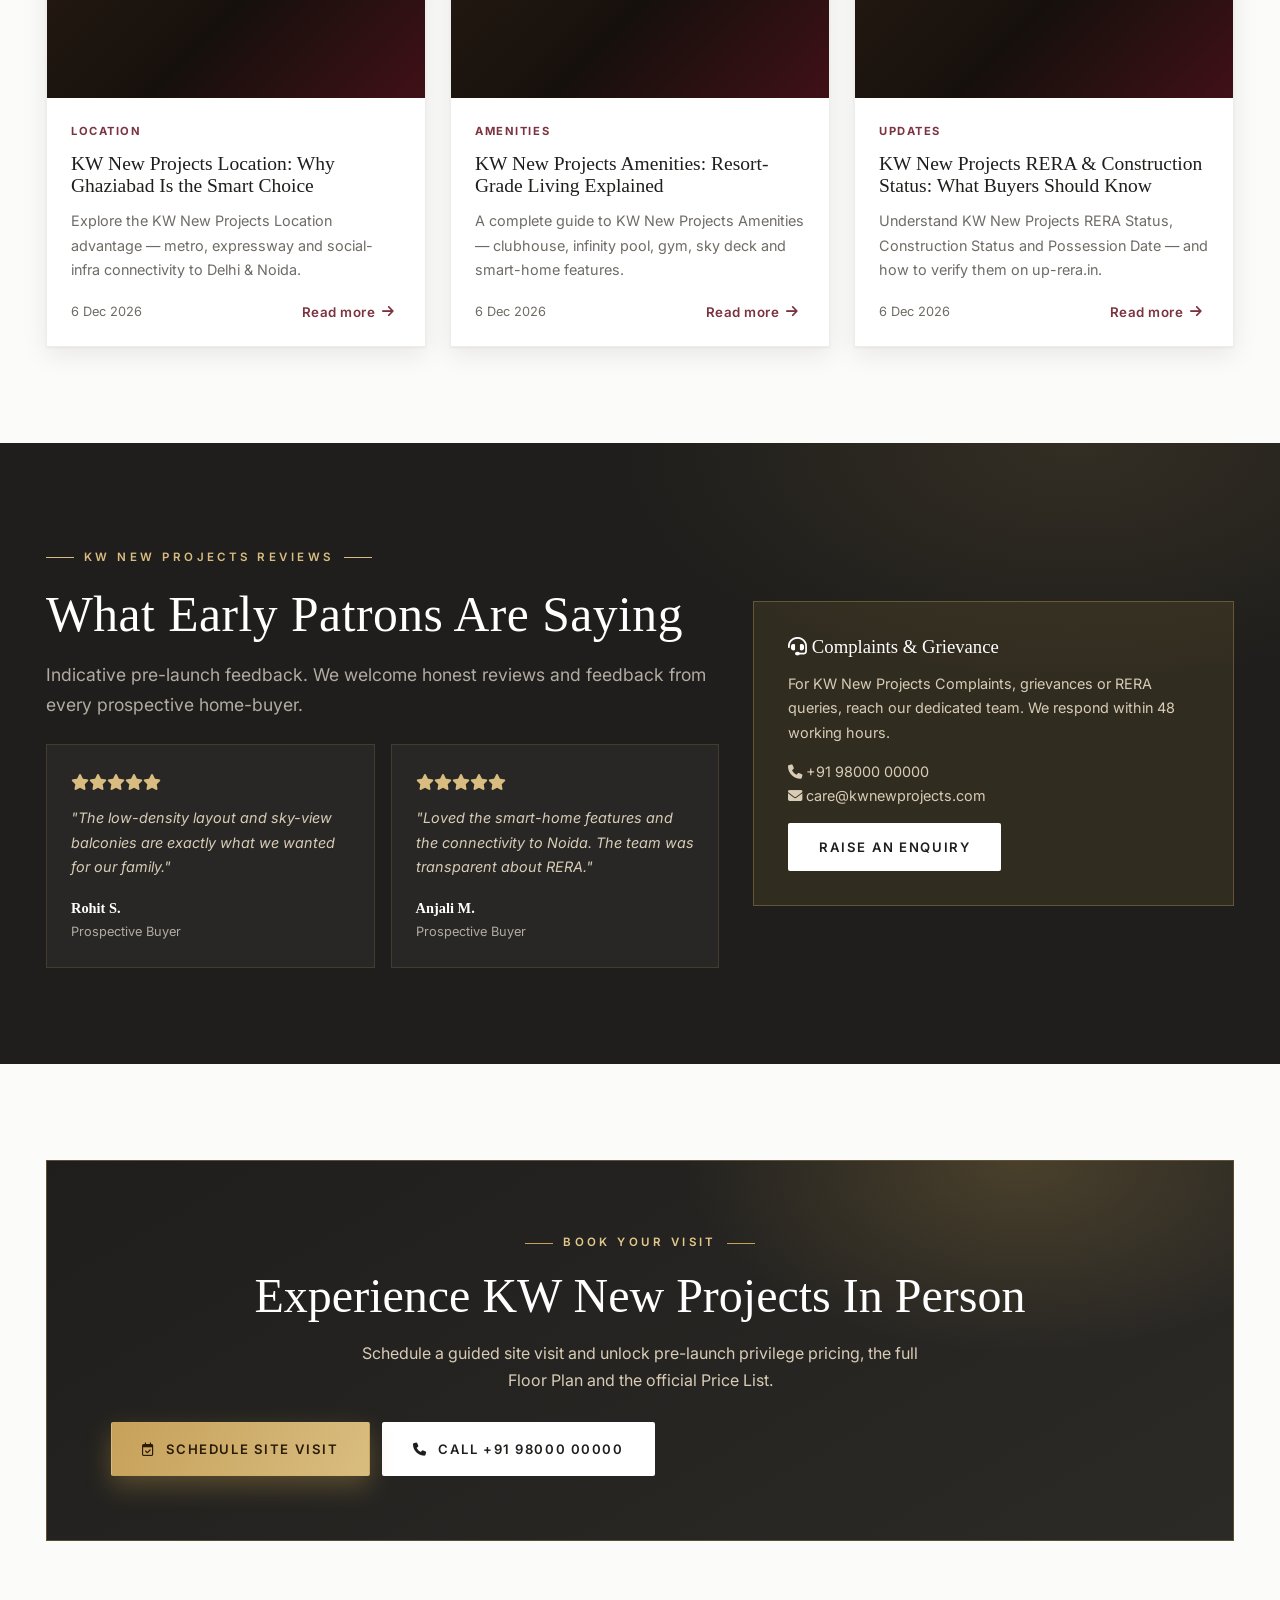
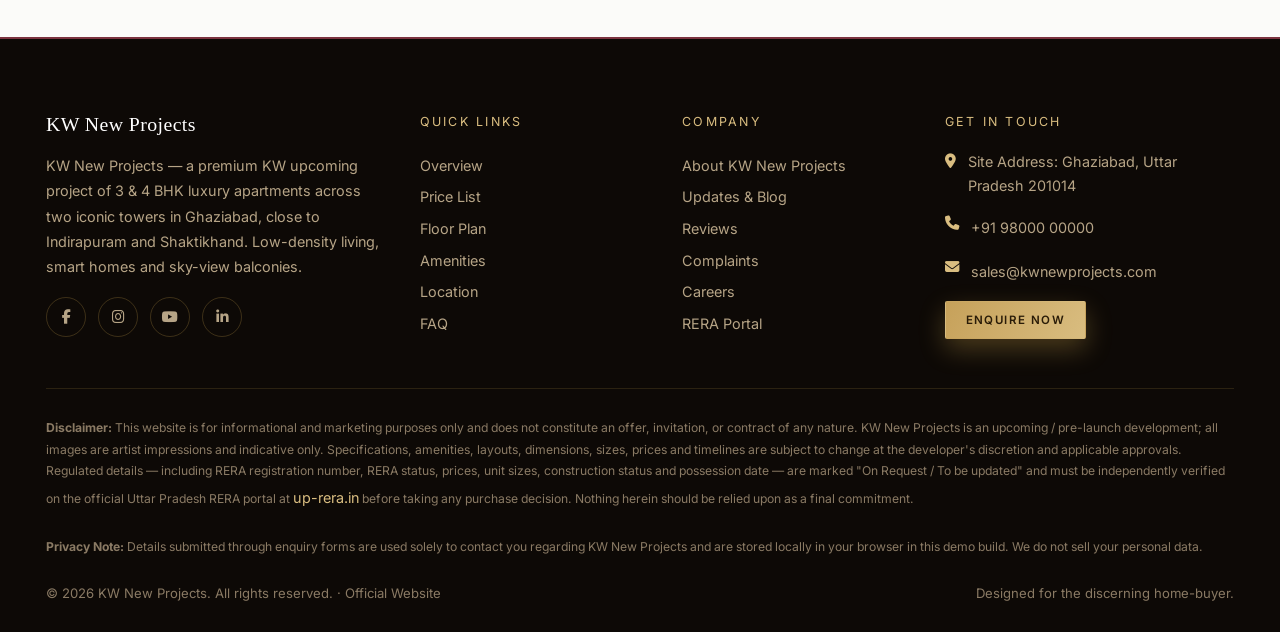
==== commit fffeeb60: "Add KW Ghaziabad/Indirapuram/Shaktikhand/upcoming-project keywords - Append to meta keywords - Weave" ====
--- a/index.html
+++ b/index.html
@@ -7,7 +7,7 @@
 <!-- ===== Primary SEO ===== -->
 <title>KW New Projects | Luxury 3 &amp; 4 BHK Apartments in Ghaziabad — Official Website</title>
 <meta name="description" content="KW New Projects Official Website — premium upcoming 3 &amp; 4 BHK luxury apartments across two iconic towers in Ghaziabad. Explore KW New Projects Amenities, Floor Plan, Master Plan, Price List, Location, RERA Status, Possession Date, Offers &amp; Brochure.">
-<meta name="keywords" content="KW New Projects, KW New Projects Amenities, KW New Projects Brochure, KW New Projects Career, KW New Projects Complaints, KW New Projects Construction Status, KW New Projects Contact Number, KW New Projects Discounts, KW New Projects Floor Plan, KW New Projects Layout, KW New Projects Layouts, KW New Projects Location, KW New Projects Master Plan, KW New Projects Offers, KW New Projects Official Website, KW New Projects Possession Date, KW New Projects Prelaunch Offers, KW New Projects Price List, KW New Projects Prices, KW New Projects Project Status, KW New Projects RERA, KW New Projects RERA Number, KW New Projects RERA Status, KW New Projects Reviews, KW New Projects Site Plan, KW New Projects Sizes, KW New Projects Updates, KW New Projects Website">
+<meta name="keywords" content="KW New Projects, KW New Projects Amenities, KW New Projects Brochure, KW New Projects Career, KW New Projects Complaints, KW New Projects Construction Status, KW New Projects Contact Number, KW New Projects Discounts, KW New Projects Floor Plan, KW New Projects Layout, KW New Projects Layouts, KW New Projects Location, KW New Projects Master Plan, KW New Projects Offers, KW New Projects Official Website, KW New Projects Possession Date, KW New Projects Prelaunch Offers, KW New Projects Price List, KW New Projects Prices, KW New Projects Project Status, KW New Projects RERA, KW New Projects RERA Number, KW New Projects RERA Status, KW New Projects Reviews, KW New Projects Site Plan, KW New Projects Sizes, KW New Projects Updates, KW New Projects Website, KW Ghaziabad, KW Indirapuram, KW Shaktikhand, KW New Projects, KW Upcoming Project, KW Upcoming Projects">
 <meta name="author" content="KW New Projects">
 <meta name="robots" content="index, follow, max-image-preview:large">
 <meta name="theme-color" content="#1f1e1c">
@@ -85,6 +85,7 @@
       "@type": "ApartmentComplex",
       "@id": "https://www.kwnewprojects.com/#apartmentcomplex",
       "name": "KW New Projects",
+      "alternateName": ["KW Ghaziabad", "KW Indirapuram", "KW Shaktikhand", "KW Upcoming Project", "KW Upcoming Projects"],
       "description": "KW New Projects is a premium upcoming residential development of 3 & 4 BHK luxury apartments across two iconic towers, offering low-density living, smart homes, large deck balconies and sky views in Ghaziabad.",
       "url": "https://www.kwnewprojects.com/",
       "image": "https://www.kwnewprojects.com/images/hero-tower.jpg",
@@ -514,7 +515,7 @@
     <div class="section-head center">
       <span class="eyebrow">KW New Projects Location</span>
       <h2 class="display">Connected to Everything That Matters</h2>
-      <p class="lede">A prime Ghaziabad address with effortless reach to Delhi &amp; Noida via metro and expressways.</p>
+      <p class="lede">A prime KW Ghaziabad address near Indirapuram and Shaktikhand, with effortless reach to Delhi &amp; Noida via metro and expressways.</p>
     </div>
     <div class="loc-grid">
       <div class="connect">
@@ -618,7 +619,7 @@
         <a class="brand" href="#top">
           <span class="brand__name">KW New Projects</span>
         </a>
-        <p class="desc">KW New Projects — premium upcoming 3 &amp; 4 BHK luxury apartments across two iconic towers in Ghaziabad. Low-density living, smart homes and sky-view balconies.</p>
+        <p class="desc">KW New Projects — a premium KW upcoming project of 3 &amp; 4 BHK luxury apartments across two iconic towers in Ghaziabad, close to Indirapuram and Shaktikhand. Low-density living, smart homes and sky-view balconies.</p>
         <div class="footer__social">
           <a href="https://www.facebook.com/" aria-label="Facebook" target="_blank" rel="noopener"><i class="fa-brands fa-facebook-f"></i></a>
           <a href="https://www.instagram.com/" aria-label="Instagram" target="_blank" rel="noopener"><i class="fa-brands fa-instagram"></i></a>
--- a/style.css
+++ b/style.css
@@ -16,16 +16,16 @@
   --gold: #c6a15a;
   --gold-2: #d9bd80;
   --gold-soft: #efe6d2;
-  --cream: #f8f7f4;
-  --cream-2: #eeece7;
+  --cream: #fbfbf9;
+  --cream-2: #f1f0ed;
   --paper: #ffffff;
   --white: #ffffff;
   --text: #232220;
   --muted: #6f6c66;
   --text-light: #eae6df;
   --muted-light: #b1aba1;
-  --line: #ebe9e4;
-  --line-2: #ddd9d2;
+  --line: #ededea;
+  --line-2: #e1e0dc;
   --line-gold: rgba(198, 161, 90, .35);
   --ok: #3f7d4f;
   --shadow-sm: 0 1px 2px rgba(22, 16, 12, .05), 0 8px 24px rgba(22, 16, 12, .08);
